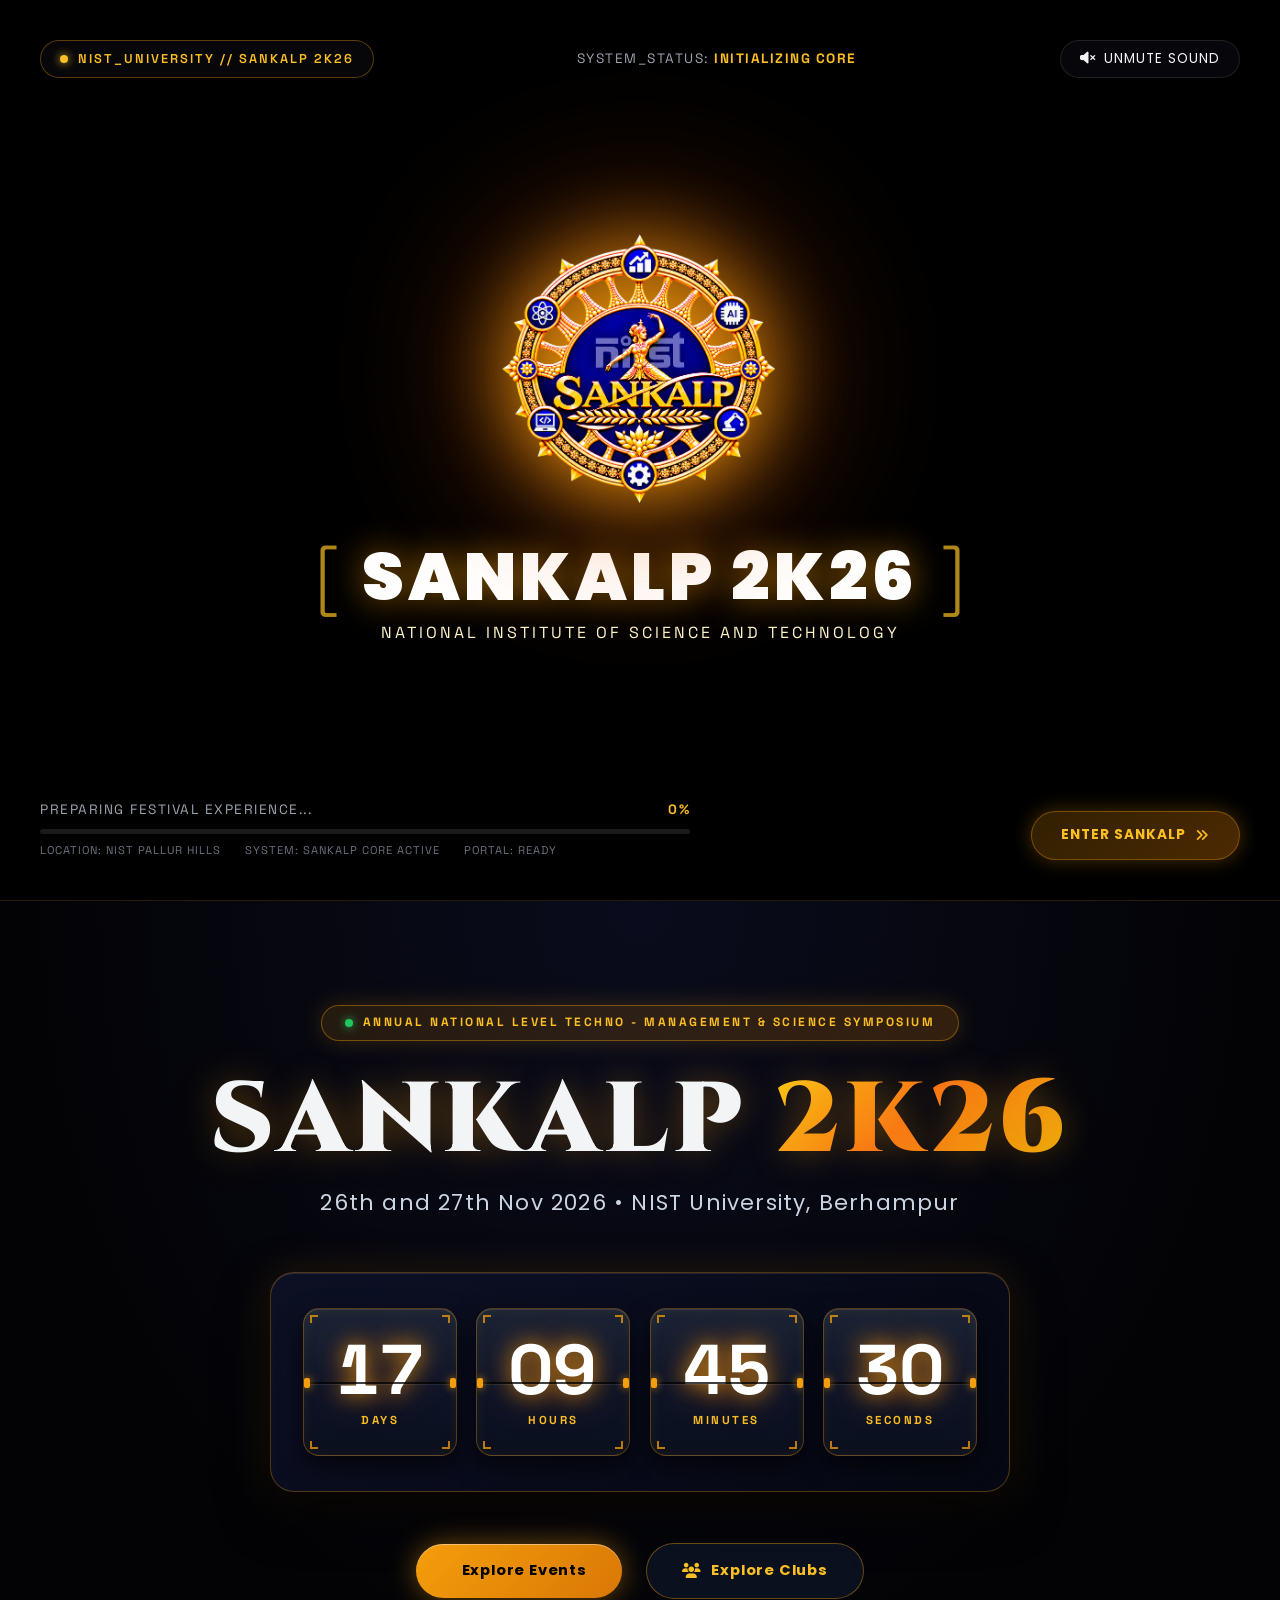
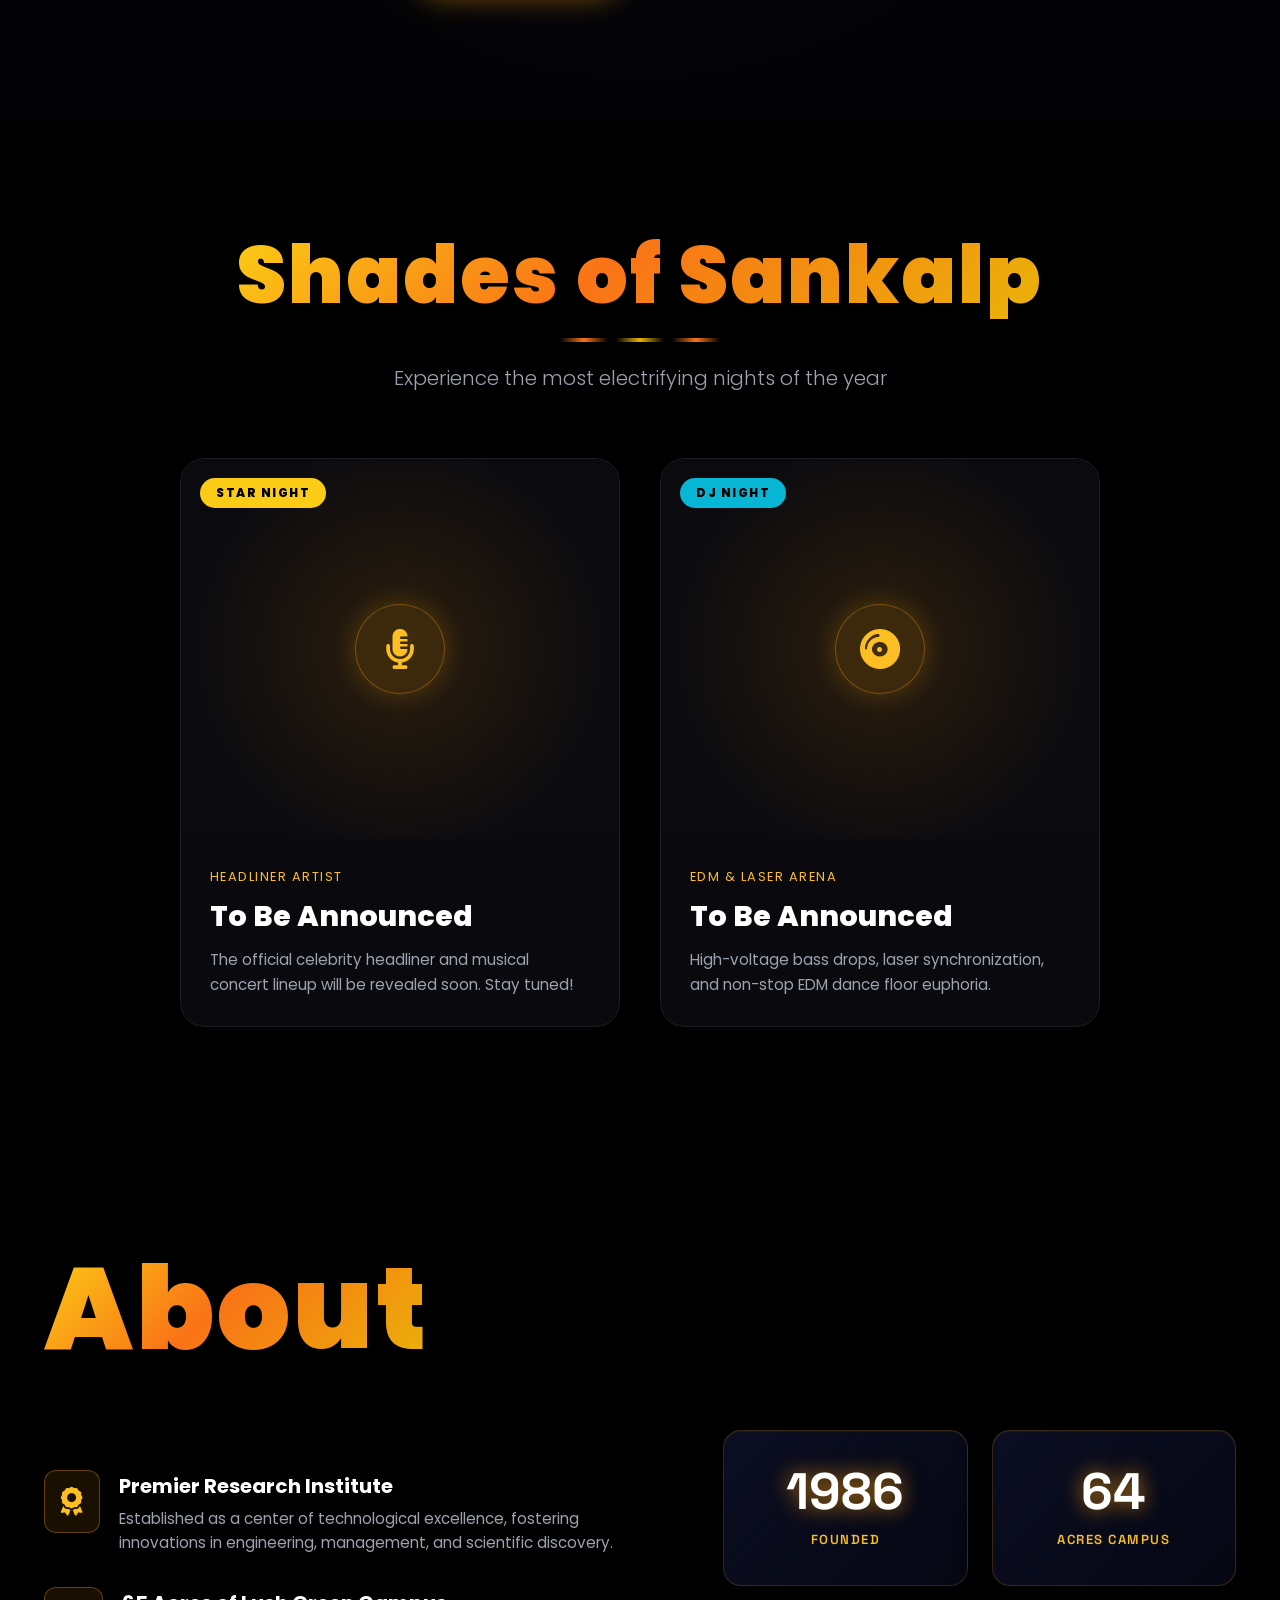
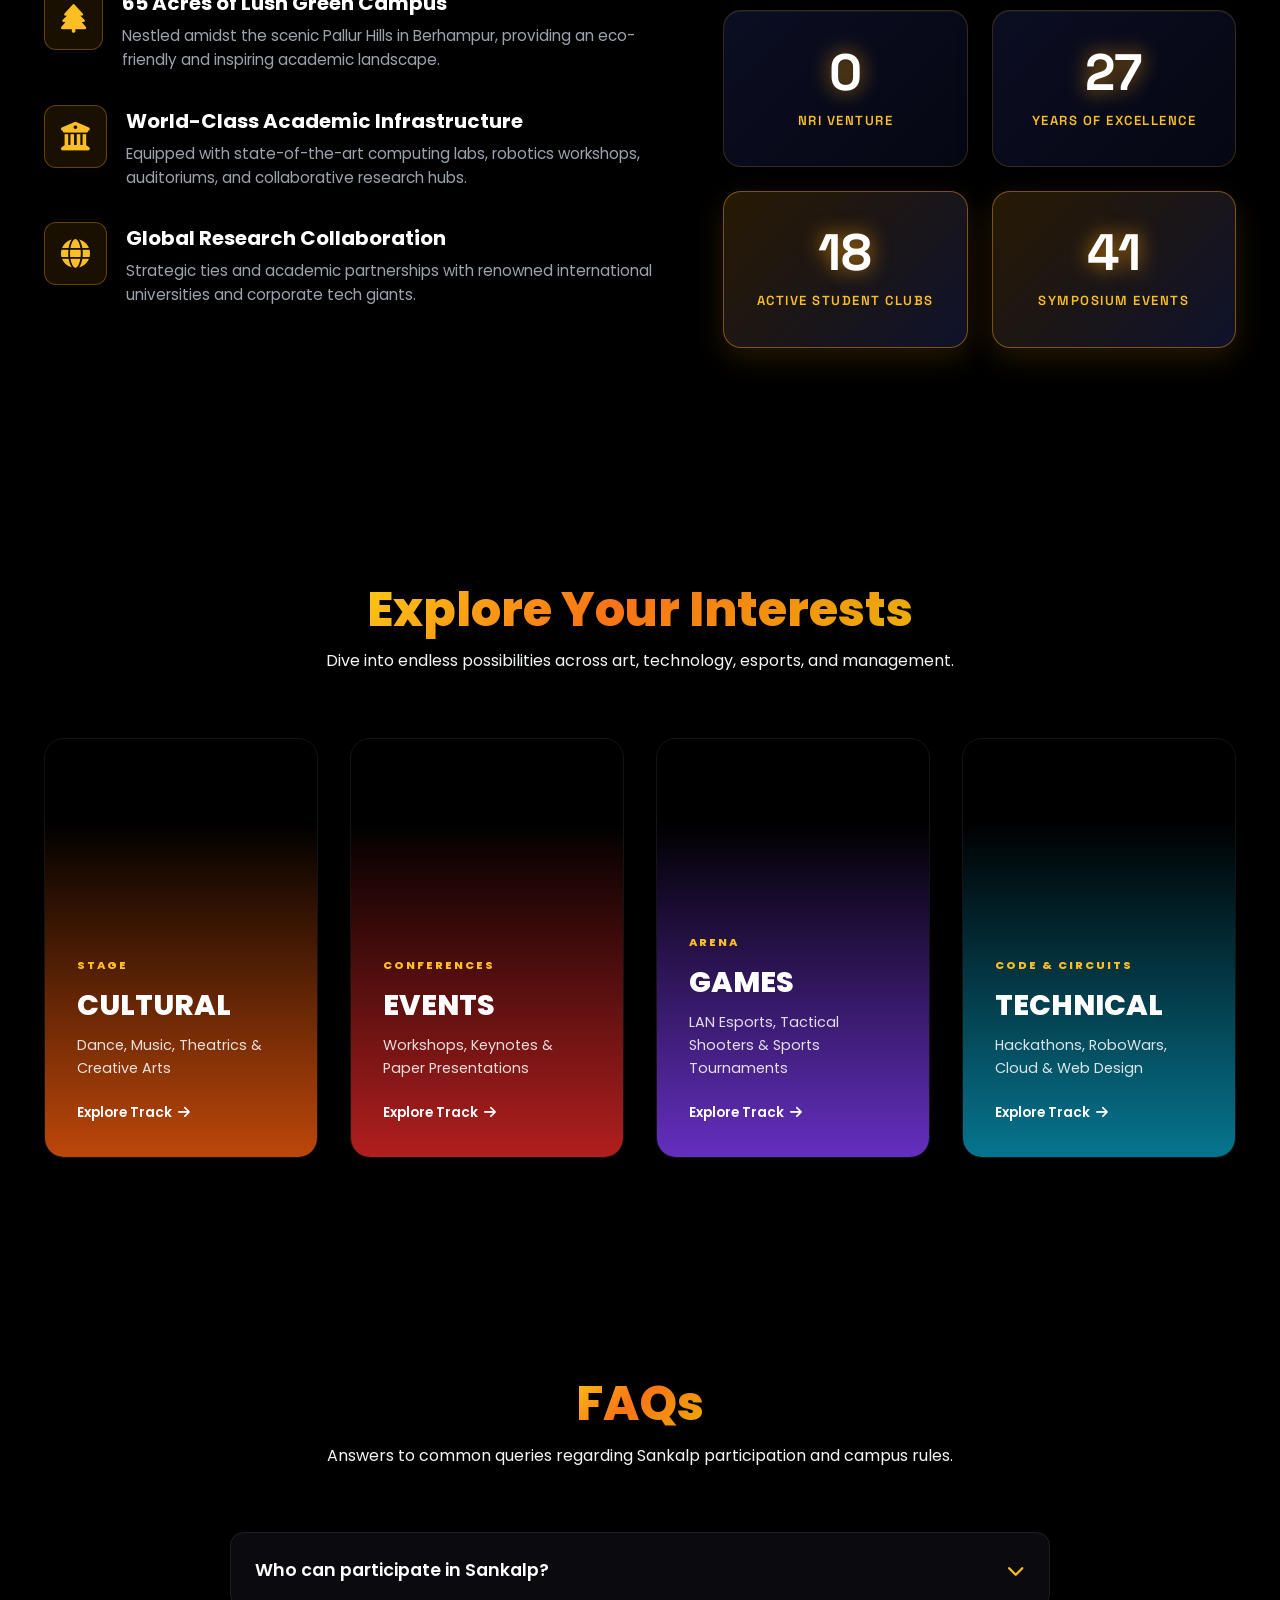
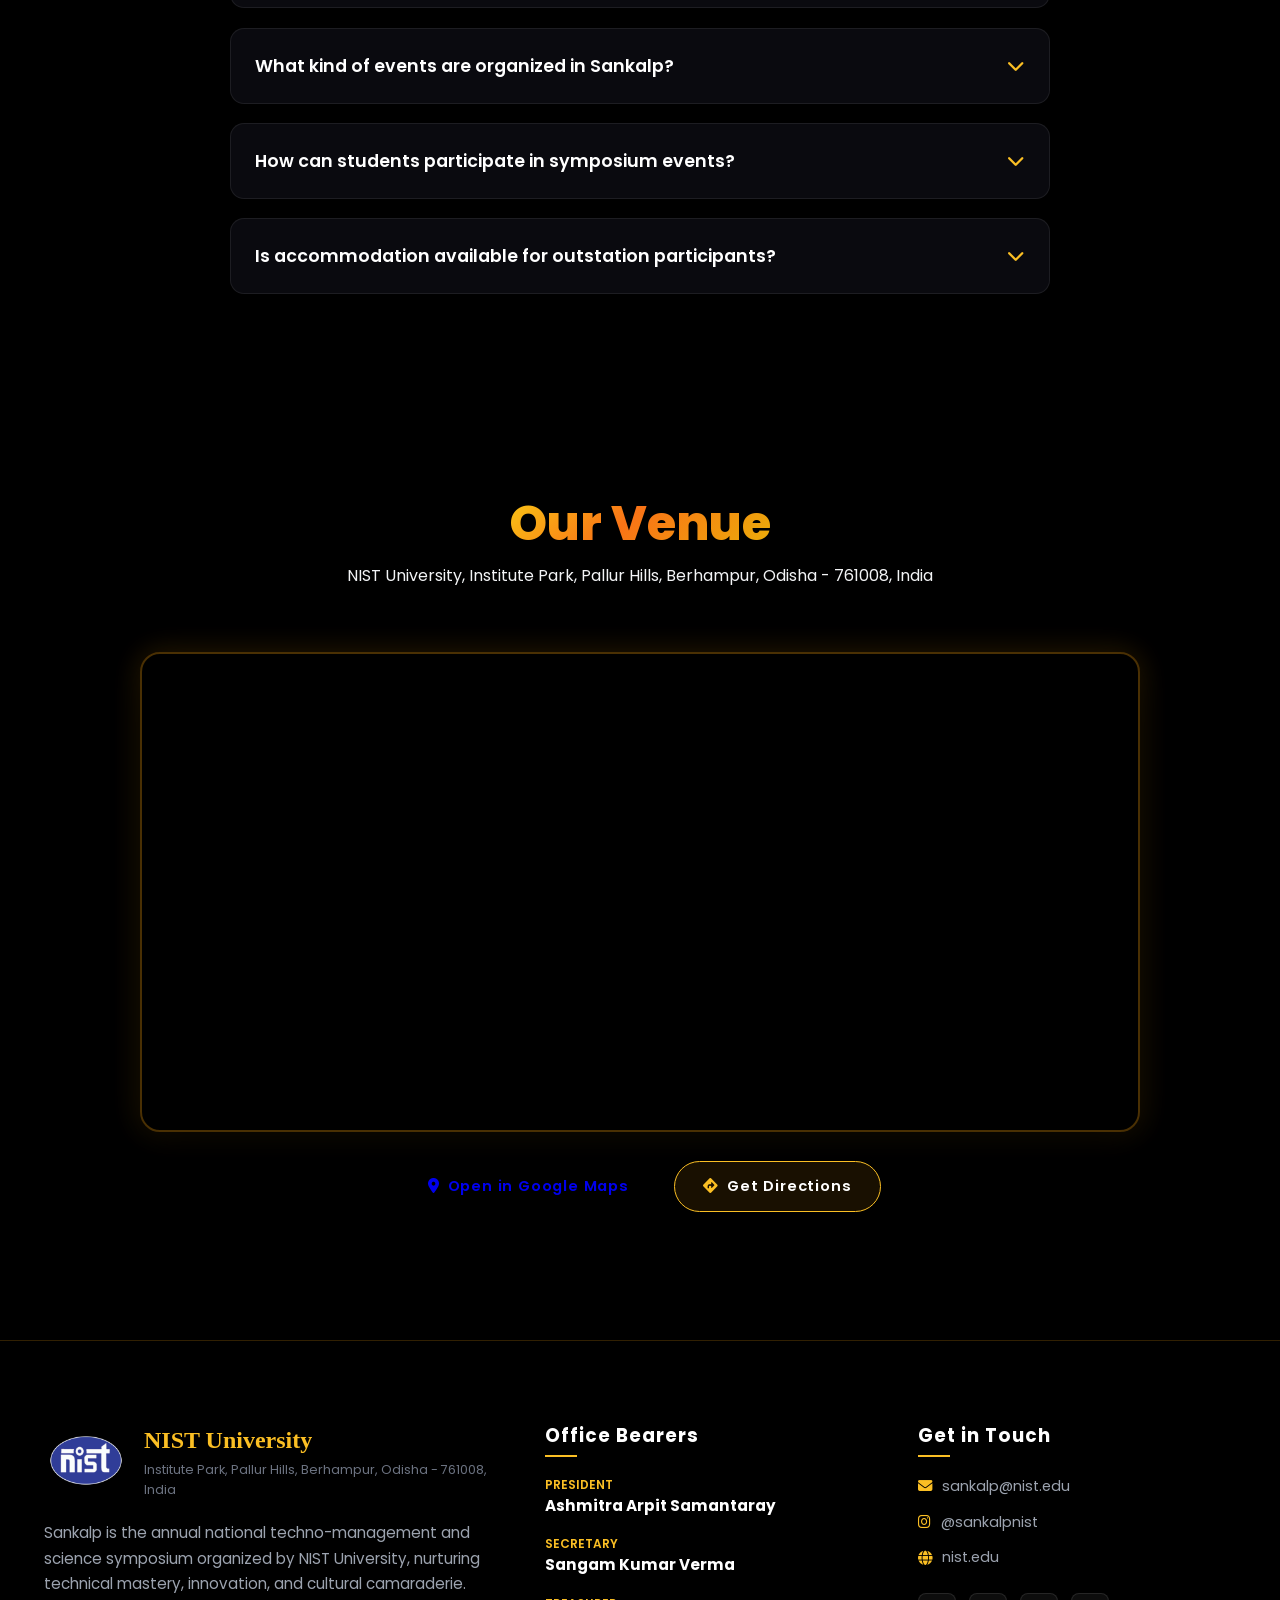
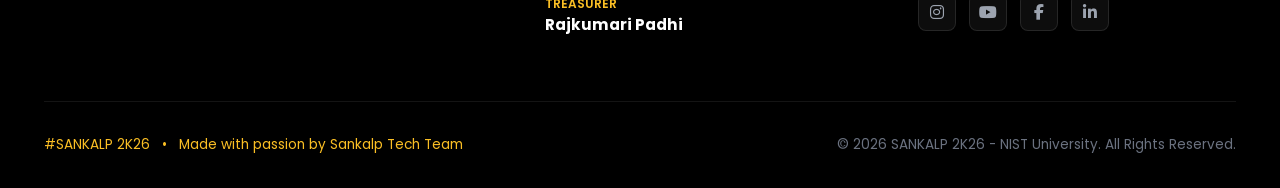
==== Frontend/index.html @ 189e6a8a "feat: finalize team committees, update event sequence, and polish festival UI - Update Security team" ====
<!DOCTYPE html>
<html lang="en">
<head>
  <meta charset="UTF-8">
  <meta name="viewport" content="width=device-width, initial-scale=1.0">
  <title>SANKALP 2K26 | NIST University</title>
  <meta name="description" content="SANKALP 2K26 - The Annual National Level Techno-Management Symposium organized by NIST University, Berhampur, Odisha.">
  <link rel="icon" type="image/png" href="assets/images/Sankalp_Final_Logo_Transparent.png">

  <!-- Google Fonts: Poppins, Cinzel, Space Grotesk -->
  <link rel="preconnect" href="https://fonts.googleapis.com">
  <link rel="preconnect" href="https://fonts.gstatic.com" crossorigin>
  <link href="https://fonts.googleapis.com/css2?family=Cinzel:wght@600;700;800;900&family=Poppins:wght@300;400;500;600;700;800;900&family=Space+Grotesk:wght@400;500;600;700&display=swap" rel="stylesheet">

  <!-- FontAwesome Icons -->
  <link rel="stylesheet" href="https://cdnjs.cloudflare.com/ajax/libs/font-awesome/6.5.1/css/all.min.css">
  
  <link rel="stylesheet" href="style.css">
  <script>
    // Emergency failsafe: guarantees website unlocks even if external network/fonts completely stall
    setTimeout(function() {
      if (document.body && document.body.classList.contains('is-loading')) {
        var p = document.getElementById('preloader');
        if (p) p.classList.add('fade-out');
        document.body.classList.remove('is-loading');
        setTimeout(function() { if (p) p.style.display = 'none'; }, 600);
      }
    }, 12000);
  </script>
</head>
<body class="is-loading">

  <!-- ==============================================
       1. PRELOADER // RELOADER VIDEO EXPERIENCE
       ============================================== -->
  <div id="preloader" class="preloader-overlay">
    <div class="video-container">
      <video id="reloader-video" playsinline muted preload="auto" autoplay>
        <source src="Videos/Preloader.mp4" type="video/mp4">
        <source src="Videos/reloader.mp4" type="video/mp4">
        <source src="Videos/newpreloader.mp4" type="video/mp4">
        Your browser does not support HTML5 video.
      </video>
      <div class="video-vignette"></div>
      <div class="scanline-effect"></div>
    </div>

    <!-- Preloader HUD -->
    <div class="preloader-hud">
      <div class="hud-top">
        <div class="hud-chip">
          <span class="blinking-dot"></span>
          <span class="hud-label">NIST_UNIVERSITY // SANKALP 2K26</span>
        </div>
        <div class="hud-status">SYSTEM_STATUS: <span class="status-active">INITIALIZING CORE</span></div>
        <div class="hud-actions">
          <button id="toggle-audio-btn" class="hud-btn audio-btn" title="Toggle Audio" aria-label="Toggle Audio">
            <i class="fa-solid fa-volume-xmark" id="audio-icon"></i>
            <span id="audio-text">UNMUTE SOUND</span>
          </button>
        </div>
      </div>

      <div class="hud-center">
        <div class="hud-title-wrap">
          <img src="assets/images/Sankalp_Final_Logo_Transparent.png" alt="Sankalp Logo" class="hud-emblem">
          <div class="hud-title-row">
            <span class="cyber-bracket left">[</span>
            <h1 class="hud-main-title">SANKALP 2K26</h1>
            <span class="cyber-bracket right">]</span>
          </div>
          <p class="hud-tagline">NATIONAL INSTITUTE OF SCIENCE AND TECHNOLOGY</p>
        </div>
      </div>

      <div class="hud-bottom">
        <div class="hud-progress-section">
          <div class="progress-info">
            <span class="loader-task" id="loader-task-text">PREPARING FESTIVAL EXPERIENCE...</span>
            <span class="loader-percentage" id="loader-percent">0%</span>
          </div>
          <div class="progress-track">
            <div class="progress-bar-fill" id="progress-fill"></div>
          </div>
          <div class="system-telemetry">
            <span>LOCATION: NIST PALLUR HILLS</span>
            <span>SYSTEM: SANKALP CORE ACTIVE</span>
            <span>PORTAL: READY</span>
          </div>
        </div>

        <button id="skip-intro-btn" class="skip-btn" aria-label="Enter Festival">
          <span class="skip-text">ENTER SANKALP</span>
          <i class="fa-solid fa-angles-right"></i>
        </button>
      </div>
    </div>
  </div>

  <!-- Starfield Background Overlay (Matches NIST Sankalp) -->
  <div class="stars-bg"></div>

  <!-- ==============================================
       2. TOP NAVIGATION BAR
       ============================================== -->
  <header class="navbar" id="navbar">
    <div class="nav-container">
      
      <!-- Left Nav Links -->
      <div class="nav-left">
        <a href="#/" class="nav-link nav-home-link active" data-route="/">HOME</a>
        <a href="#/events" class="nav-link" data-route="/events">EVENTS</a>
        <a href="#/club" class="nav-link" data-route="/club">CLUBS</a>
      </div>

      <!-- Center Brand: NIST Logo & University Title -->
      <a href="#/" class="nav-brand" data-route="/">
        <img src="assets/images/nist_logo.png" alt="NIST Logo" class="brand-logo" onerror="this.src='assets/images/Sankalp_Final_Logo_Transparent.png'">
        <div class="brand-text-col">
          <span class="nist-title">NIST University</span>
          <div class="nist-gold-line"></div>
        </div>
      </a>

      <!-- Right Nav Links -->
      <div class="nav-right">
        <a href="#/team" class="nav-link" data-route="/team">TEAMS</a>
        <a href="#/gallery" class="nav-link" data-route="/gallery">GALLERY</a>
      </div>

      <!-- Mobile Hamburger -->
      <button class="mobile-toggle" id="mobile-toggle" aria-label="Toggle menu">
        <span></span>
        <span></span>
        <span></span>
      </button>
    </div>

    <!-- Mobile Drawer Menu -->
    <div class="mobile-menu" id="mobile-menu">
      <div class="mobile-menu-inner">
        <a href="#/" class="mobile-nav-link" data-route="/">HOME</a>
        <a href="#/events" class="mobile-nav-link" data-route="/events">EVENTS</a>
        <a href="#/club" class="mobile-nav-link" data-route="/club">CLUBS</a>
        <a href="#/team" class="mobile-nav-link" data-route="/team">TEAMS</a>
        <a href="#/gallery" class="mobile-nav-link" data-route="/gallery">GALLERY</a>
      </div>
    </div>
  </header>

  <!-- ==============================================
       3. MAIN ROUTER VIEWS CONTAINER
       ============================================== -->
  <main id="app-root">

    <!-- ==========================================
         VIEW 1: HOME PAGE (#/)
         ========================================== -->
    <div id="view-home" class="page-view active">
      
      <!-- HERO SECTION: Background Video + Decorative Border + Sankalp Logo -->
      <section class="hero-section" id="home">
        <!-- Hero Background Video & Cosmic Aura -->
        <div class="hero-video-wrap">
          <video class="hero-bg-video" autoplay loop muted playsinline preload="auto" poster="assets/images/home_theme_bg_hq.jpg">
            <source src="Videos/Preloader.mp4" type="video/mp4">
            <source src="Videos/reloader.mp4" type="video/mp4">
            <source src="Videos/newpreloader.mp4" type="video/mp4">
          </video>
          <div class="hero-dark-overlay"></div>
        </div>

        <!-- Decorative Golden Border Overlay -->
        <div class="hero-decorative-wrap">
          <img src="assets/images/decorative_border.png" alt="Decorative Border" class="hero-decorative-border">
        </div>

        <!-- Hero Centerpiece: Official Sankalp Logo (No theme logo in center) -->
        <div class="hero-center-wrap">
          <div class="hero-glow-halo"></div>
          <img src="assets/images/Sankalp_Final_Logo_Transparent.png" alt="Sankalp Logo" class="hero-center-logo">
        </div>

        <!-- Scroll Indicator -->
        <a href="#countdown" class="hero-scroll-indicator" aria-label="Scroll to festival countdown">
          <span class="scroll-mouse">
            <span class="scroll-wheel"></span>
          </span>
          <span class="scroll-label">EXPLORE FESTIVAL</span>
          <i class="fa-solid fa-chevron-down scroll-arrow"></i>
        </a>
      </section>

      <!-- SECTION 2: SANKALP 2K26 & HOLOGRAM COUNTDOWN -->
      <section class="countdown-section" id="countdown">
        <div class="container text-center">
          <div class="fest-edition-badge reveal-on-scroll">
            <span class="edition-pulse"></span>
            <span>ANNUAL NATIONAL LEVEL TECHNO - MANAGEMENT &amp; SCIENCE SYMPOSIUM</span>
          </div>
          
          <h1 class="sankalp-main-heading reveal-on-scroll delay-1">
            SANKALP <span class="gold-gradient-text">2K26</span>
          </h1>
          <p class="sankalp-subheading reveal-on-scroll delay-2">26th and 27th Nov 2026 &bull; NIST University, Berhampur</p>

          <!-- Hologram Glass Countdown Panel with 3D Split-Box Effect -->
          <div class="hologram-countdown-panel reveal-scale delay-3">
            <div class="hologram-grid">
              <div class="countdown-box" id="box-days" data-unit="days">
                <div class="box-notch top-left"></div>
                <div class="box-notch top-right"></div>
                <div class="box-notch bottom-left"></div>
                <div class="box-notch bottom-right"></div>
                <div class="box-split-line"></div>
                <div class="box-digit-wrap">
                  <span class="count-digit" id="timer-days">17</span>
                </div>
                <span class="count-tag">DAYS</span>
              </div>
              <div class="countdown-box" id="box-hours" data-unit="hours">
                <div class="box-notch top-left"></div>
                <div class="box-notch top-right"></div>
                <div class="box-notch bottom-left"></div>
                <div class="box-notch bottom-right"></div>
                <div class="box-split-line"></div>
                <div class="box-digit-wrap">
                  <span class="count-digit" id="timer-hours">09</span>
                </div>
                <span class="count-tag">HOURS</span>
              </div>
              <div class="countdown-box" id="box-minutes" data-unit="minutes">
                <div class="box-notch top-left"></div>
                <div class="box-notch top-right"></div>
                <div class="box-notch bottom-left"></div>
                <div class="box-notch bottom-right"></div>
                <div class="box-split-line"></div>
                <div class="box-digit-wrap">
                  <span class="count-digit" id="timer-minutes">45</span>
                </div>
                <span class="count-tag">MINUTES</span>
              </div>
              <div class="countdown-box" id="box-seconds" data-unit="seconds">
                <div class="box-notch top-left"></div>
                <div class="box-notch top-right"></div>
                <div class="box-notch bottom-left"></div>
                <div class="box-notch bottom-right"></div>
                <div class="box-split-line"></div>
                <div class="box-digit-wrap">
                  <span class="count-digit" id="timer-seconds">30</span>
                </div>
                <span class="count-tag">SECONDS</span>
              </div>
            </div>
          </div>

          <div class="hero-cta-row reveal-on-scroll delay-4">
            <a href="#/events" class="btn btn-gold">
              <i class="fa-solid fa-sparkles"></i> Explore Events
            </a>
            <a href="#/club" class="btn btn-outline">
              <i class="fa-solid fa-users"></i> Explore Clubs
            </a>
          </div>
        </div>
      </section>

      <!-- SECTION 3: SHADES OF SANKALP (Proshows & Star Nights) -->
      <section class="shades-section">
        <div class="container">
          <div class="section-title-wrap text-center reveal-on-scroll">
            <h2 class="shades-title gold-gradient-text">Shades of Sankalp</h2>
            <div class="shades-pulse-lines">
              <span class="pulse-line line-1"></span>
              <span class="pulse-line line-2"></span>
              <span class="pulse-line line-3"></span>
            </div>
            <p class="shades-subtitle">Experience the most electrifying nights of the year</p>
          </div>

          <div class="shades-cards-grid" id="shades-container">
            <!-- Teaser Card 1: Star Night -->
            <div class="shade-card star-night reveal-scale delay-1">
              <div class="shade-card-glow purple-glow"></div>
              <div class="shade-card-inner">
                <div class="shade-image-wrap placeholder-wrap">
                  <div class="teaser-icon-box">
                    <i class="fa-solid fa-microphone-lines"></i>
                  </div>
                  <div class="shade-badge bg-yellow">Star Night</div>
                </div>
                <div class="shade-content">
                  <span class="artist-subtag">Headliner Artist</span>
                  <h3 class="artist-name">To Be Announced</h3>
                  <p class="shade-desc">The official celebrity headliner and musical concert lineup will be revealed soon. Stay tuned!</p>
                </div>
              </div>
            </div>

            <!-- Teaser Card 2: DJ Night -->
            <div class="shade-card dj-night reveal-scale delay-2">
              <div class="shade-card-glow cyan-glow"></div>
              <div class="shade-card-inner">
                <div class="shade-image-wrap placeholder-wrap">
                  <div class="teaser-icon-box">
                    <i class="fa-solid fa-compact-disc"></i>
                  </div>
                  <div class="shade-badge bg-cyan">DJ Night</div>
                </div>
                <div class="shade-content">
                  <span class="artist-subtag">EDM &amp; Laser Arena</span>
                  <h3 class="artist-name">To Be Announced</h3>
                  <p class="shade-desc">High-voltage bass drops, laser synchronization, and non-stop EDM dance floor euphoria.</p>
                </div>
              </div>
            </div>
          </div>
        </div>
      </section>

      <!-- SECTION 4: ABOUT NIST & SANKALP -->
      <section class="about-nist-section">
        <div class="container">
          <h2 class="giant-about-title text-center gold-gradient-text reveal-on-scroll">About</h2>
          
          <div class="about-content-row">
            <div class="about-text-column">
              <div class="highlight-item reveal-left delay-1">
                <i class="fa-solid fa-award highlight-icon"></i>
                <div>
                  <h4>Premier Research Institute</h4>
                  <p>Established as a center of technological excellence, fostering innovations in engineering, management, and scientific discovery.</p>
                </div>
              </div>

              <div class="highlight-item reveal-left delay-2">
                <i class="fa-solid fa-tree highlight-icon"></i>
                <div>
                  <h4>65 Acres of Lush Green Campus</h4>
                  <p>Nestled amidst the scenic Pallur Hills in Berhampur, providing an eco-friendly and inspiring academic landscape.</p>
                </div>
              </div>

              <div class="highlight-item reveal-left delay-3">
                <i class="fa-solid fa-building-columns highlight-icon"></i>
                <div>
                  <h4>World-Class Academic Infrastructure</h4>
                  <p>Equipped with state-of-the-art computing labs, robotics workshops, auditoriums, and collaborative research hubs.</p>
                </div>
              </div>

              <div class="highlight-item reveal-left delay-4">
                <i class="fa-solid fa-globe highlight-icon"></i>
                <div>
                  <h4>Global Research Collaboration</h4>
                  <p>Strategic ties and academic partnerships with renowned international universities and corporate tech giants.</p>
                </div>
              </div>
            </div>

            <!-- Stats Metric Cards Grid -->
            <div class="about-stats-grid">
              <div class="stat-box reveal-scale delay-1" data-target="1996">
                <span class="stat-number">1996</span>
                <span class="stat-label">Founded</span>
              </div>
              <div class="stat-box reveal-scale delay-2" data-target="65">
                <span class="stat-number">65</span>
                <span class="stat-label">Acres Campus</span>
              </div>
              <div class="stat-box reveal-scale delay-3" data-target="1" data-suffix="st">
                <span class="stat-number">1st</span>
                <span class="stat-label">NRI Venture</span>
              </div>
              <div class="stat-box reveal-scale delay-4" data-target="28" data-suffix="+">
                <span class="stat-number">28+</span>
                <span class="stat-label">Years of Excellence</span>
              </div>
              <div class="stat-box highlight-stat reveal-scale delay-5" data-target="19">
                <span class="stat-number">19</span>
                <span class="stat-label">Active Student Clubs</span>
              </div>
              <div class="stat-box highlight-stat reveal-scale delay-6" data-target="42" data-suffix="+">
                <span class="stat-number">42+</span>
                <span class="stat-label">Symposium Events</span>
              </div>
            </div>
          </div>
        </div>
      </section>

      <!-- SECTION 5: EXPLORE YOUR INTERESTS (Category Highlights) -->
      <section class="explore-section">
        <div class="container">
          <div class="section-title-wrap text-center reveal-on-scroll">
            <h2 class="gold-gradient-text" style="font-size: clamp(2rem, 4vw, 3rem); font-weight:800;">Explore Your Interests</h2>
            <p class="section-subtitle">Dive into endless possibilities across art, technology, esports, and management.</p>
          </div>

          <div class="explore-cards-grid">
            <div class="explore-card reveal-scale delay-1">
              <div class="explore-bg-img" style="background-image: url('https://images.unsplash.com/photo-1514320291840-2e0a9bf2a9ae?w=600&fit=crop');"></div>
              <div class="explore-gradient orange-grad"></div>
              <div class="explore-card-content">
                <span class="explore-badge">STAGE</span>
                <h3>CULTURAL</h3>
                <p>Dance, Music, Theatrics &amp; Creative Arts</p>
                <a href="#/events" class="explore-link">Explore Track <i class="fa-solid fa-arrow-right"></i></a>
              </div>
            </div>

            <div class="explore-card reveal-scale delay-2">
              <div class="explore-bg-img" style="background-image: url('https://images.unsplash.com/photo-1540575467063-178a50c2df87?w=600&fit=crop');"></div>
              <div class="explore-gradient red-grad"></div>
              <div class="explore-card-content">
                <span class="explore-badge">CONFERENCES</span>
                <h3>EVENTS</h3>
                <p>Workshops, Keynotes &amp; Paper Presentations</p>
                <a href="#/events" class="explore-link">Explore Track <i class="fa-solid fa-arrow-right"></i></a>
              </div>
            </div>

            <div class="explore-card reveal-scale delay-3">
              <div class="explore-bg-img" style="background-image: url('https://images.unsplash.com/photo-1511512578047-dfb367046420?w=600&fit=crop');"></div>
              <div class="explore-gradient purple-grad"></div>
              <div class="explore-card-content">
                <span class="explore-badge">ARENA</span>
                <h3>GAMES</h3>
                <p>LAN Esports, Tactical Shooters &amp; Sports Tournaments</p>
                <a href="#/events" class="explore-link">Explore Track <i class="fa-solid fa-arrow-right"></i></a>
              </div>
            </div>

            <div class="explore-card reveal-scale delay-4">
              <div class="explore-bg-img" style="background-image: url('https://images.unsplash.com/photo-1526374965328-7f61d4dc18c5?w=600&fit=crop');"></div>
              <div class="explore-gradient cyan-grad"></div>
              <div class="explore-card-content">
                <span class="explore-badge">CODE &amp; CIRCUITS</span>
                <h3>TECHNICAL</h3>
                <p>Hackathons, RoboWars, Cloud &amp; Web Design</p>
                <a href="#/events" class="explore-link">Explore Track <i class="fa-solid fa-arrow-right"></i></a>
              </div>
            </div>
          </div>
        </div>
      </section>

      <!-- SECTION 6: FREQUENTLY ASKED QUESTIONS -->
      <section class="faqs-section">
        <div class="container">
          <div class="section-title-wrap text-center reveal-on-scroll">
            <h2 class="gold-gradient-text" style="font-size: clamp(2rem, 4vw, 3rem); font-weight:800;">FAQs</h2>
            <p class="section-subtitle">Answers to common queries regarding Sankalp participation and campus rules.</p>
          </div>

          <div class="faq-accordion-list">
            <div class="faq-item reveal-on-scroll delay-1">
              <button class="faq-toggle">
                <span>Who can participate in Sankalp?</span>
                <i class="fa-solid fa-chevron-down"></i>
              </button>
              <div class="faq-collapse">
                <p>Sankalp is open to all college students across India! Whether you are from NIST University or any other recognized institution, if you have a passion for cultural events, technical competitions, hackathons, or esports, you are warmly invited to participate.</p>
              </div>
            </div>

            <div class="faq-item reveal-on-scroll delay-2">
              <button class="faq-toggle">
                <span>What kind of events are organized in Sankalp?</span>
                <i class="fa-solid fa-chevron-down"></i>
              </button>
              <div class="faq-collapse">
                <p>Sankalp features a diverse spectrum of events including cultural performances (dance, music, drama), technical competitions (coding, robotics, web designing, cloud hackathons), sports and LAN tournaments, flagship 2K26 showcases, and celebrity star nights.</p>
              </div>
            </div>

            <div class="faq-item reveal-on-scroll delay-3">
              <button class="faq-toggle">
                <span>How can students participate in symposium events?</span>
                <i class="fa-solid fa-chevron-down"></i>
              </button>
              <div class="faq-collapse">
                <p>Students and teams can participate by connecting with the respective student club coordinators listed on the <strong>Clubs</strong> page or by reaching out to the student symposium committee at the NIST University campus.</p>
              </div>
            </div>

            <div class="faq-item reveal-on-scroll delay-4">
              <button class="faq-toggle">
                <span>Is accommodation available for outstation participants?</span>
                <i class="fa-solid fa-chevron-down"></i>
              </button>
              <div class="faq-collapse">
                <p>Yes, NIST University provides on-campus hostel accommodation and cafeteria meals for verified outstation participants throughout the festival duration. Please reach out to the festival helpdesk on arrival.</p>
              </div>
            </div>
          </div>
        </div>
      </section>

      <!-- SECTION 7: OUR VENUE -->
      <section class="venue-section">
        <div class="container">
          <div class="section-title-wrap text-center reveal-on-scroll">
            <h2 class="gold-gradient-text" style="font-size: clamp(2rem, 4vw, 3rem); font-weight:800;">Our Venue</h2>
            <p class="section-subtitle">NIST University, Institute Park, Pallur Hills, Berhampur, Odisha - 761008, India</p>
          </div>

          <div class="map-frame-wrapper reveal-scale delay-1">
            <iframe 
              src="https://maps.google.com/maps?q=NIST+University,+Pallur+Hills,+Golanthara,+Berhampur,+Odisha+761008&t=&z=16&ie=UTF8&iwloc=&output=embed" 
              class="venue-iframe" 
              allowfullscreen="" 
              loading="lazy" 
              referrerpolicy="no-referrer-when-downgrade"
              title="NIST University Campus Map">
            </iframe>
          </div>

          <div class="text-center reveal-on-scroll delay-2" style="margin-top: 1.8rem; display: flex; justify-content: center; gap: 1rem; flex-wrap: wrap;">
            <a href="https://maps.google.com/?q=NIST+University+Berhampur+Odisha" target="_blank" rel="noopener noreferrer" class="btn btn-primary" style="display:inline-flex; align-items:center; gap:0.5rem; padding:0.8rem 1.8rem; border-radius:30px; font-weight:600; text-decoration:none;">
              <i class="fa-solid fa-location-dot"></i> Open in Google Maps
            </a>
            <a href="https://www.google.com/maps/dir/?api=1&destination=NIST+University+Berhampur" target="_blank" rel="noopener noreferrer" class="btn btn-outline" style="display:inline-flex; align-items:center; gap:0.5rem; padding:0.8rem 1.8rem; border-radius:30px; border:1px solid var(--gold-primary); color:#fff; text-decoration:none; font-weight:600; background:rgba(245,158,11,0.1);">
              <i class="fa-solid fa-diamond-turn-right" style="color:var(--gold-primary);"></i> Get Directions
            </a>
          </div>
        </div>
      </section>

    </div>

    <!-- ==========================================
         VIEW 2: EVENTS PAGE (#/events)
         ========================================== -->
    <div id="view-events" class="page-view events-page-view">
      <!-- High-Quality Cosmic Theme Background -->
      <div class="events-theme-bg-wrap" id="events-bg-wrap">
        <img src="assets/images/home_theme_bg_hq.jpg" alt="Theme Cosmic Background" class="events-theme-bg-img" loading="eager">
        <div class="events-aurora-lights">
          <div class="aurora-orb orb-gold" id="events-orb-gold"></div>
          <div class="aurora-orb orb-indigo"></div>
        </div>
        <div class="events-interactive-glow" id="events-interactive-glow"></div>
        <div class="events-theme-overlay"></div>
      </div>

      <div class="page-header text-center reveal-on-scroll">
        <h1 class="page-title events-title-wrap">
          <span class="title-sankalp gold-gradient-text">SANKALP 2K26</span>
          <span class="title-events">Festival Events</span>
        </h1>
        <p class="page-subtitle">41 Flagship Competitions Across 19 Student Clubs &bull; 26th &amp; 27th Nov 2026</p>
      </div>

      <div class="container">
        <!-- Event Filters & Search -->
        <div class="events-toolbar reveal-on-scroll delay-1">
          <div class="search-input-wrap">
            <i class="fa-solid fa-magnifying-glass"></i>
            <input type="text" id="event-search-input" placeholder="Search events by title, keyword, or club...">
          </div>
          <div class="club-filter-wrap">
            <select id="event-club-filter" class="form-select">
              <option value="ALL">All Clubs</option>
            </select>
          </div>
        </div>

        <!-- Events Grid (Rendered dynamically or empty state) -->
        <div class="nist-events-grid" id="nist-events-container">
          <!-- Populated dynamically via script.js -->
        </div>
      </div>
    </div>

    <!-- ==========================================
         VIEW 3: CLUBS PAGE (#/club)
         ========================================== -->
    <div id="view-club" class="page-view events-page-view">
      <!-- High-Quality Cosmic Theme Background -->
      <div class="events-theme-bg-wrap">
        <img src="assets/images/home_theme_bg_hq.jpg" alt="Theme Cosmic Background" class="events-theme-bg-img" loading="eager">
        <div class="events-aurora-lights">
          <div class="aurora-orb orb-gold"></div>
          <div class="aurora-orb orb-indigo"></div>
        </div>
        <div class="events-interactive-glow"></div>
        <div class="events-theme-overlay"></div>
      </div>
      <div class="page-header text-center reveal-on-scroll">
        <div class="badge-wrap"><span class="gold-badge">NIST STUDENT CLUBS</span></div>
        <h1 class="page-title gold-gradient-text">Explore Our Clubs</h1>
        <p class="page-subtitle">The driving engines behind Sankalp. Technical, cultural, and sports clubs.</p>
      </div>

      <div class="container">
        <div class="clubs-grid" id="nist-clubs-container">
          <!-- Populated dynamically via script.js -->
        </div>
      </div>
    </div>

    <!-- ==========================================
         VIEW 4: TEAMS PAGE (#/team)
         ========================================== -->
    <div id="view-team" class="page-view events-page-view">
      <!-- High-Quality Cosmic Theme Background -->
      <div class="events-theme-bg-wrap">
        <img src="assets/images/home_theme_bg_hq.jpg" alt="Theme Cosmic Background" class="events-theme-bg-img" loading="eager">
        <div class="events-aurora-lights">
          <div class="aurora-orb orb-gold"></div>
          <div class="aurora-orb orb-indigo"></div>
        </div>
        <div class="events-interactive-glow"></div>
        <div class="events-theme-overlay"></div>
      </div>
      <div class="page-header text-center reveal-on-scroll">
        <div class="badge-wrap"><span class="gold-badge">SANKALP COMMITTEE</span></div>
        <h1 class="page-title gold-gradient-text">Meet The Team</h1>
        <p class="page-subtitle">The dedicated student leads, coordinators, and faculty driving the symposium.</p>
      </div>

      <div class="container">
        <!-- Committee Category Tabs -->
        <div class="committee-tabs reveal-on-scroll delay-1" id="committee-tabs">
          <button class="com-tab active" data-com="Office Bearers">Office Bearers</button>
          <button class="com-tab" data-com="Event">Event</button>
          <button class="com-tab" data-com="Technical">Technical</button>
          <button class="com-tab" data-com="Design">Design</button>
          <button class="com-tab" data-com="Cultural">Cultural</button>
          <button class="com-tab" data-com="Media">Media</button>
          <button class="com-tab" data-com="Sponsorship">Sponsorship</button>
          <button class="com-tab" data-com="Food">Food</button>
          <button class="com-tab" data-com="Security">Security</button>
          <button class="com-tab" data-com="Hospitality">Hospitality</button>
          <button class="com-tab" data-com="Finance">Finance</button>
        </div>

        <div class="team-cards-grid" id="team-cards-container">
          <!-- Populated dynamically via script.js -->
        </div>
      </div>
    </div>

    <!-- ==========================================
         VIEW 5: GALLERY PAGE (#/gallery)
         ========================================== -->
    <div id="view-gallery" class="page-view events-page-view">
      <!-- High-Quality Cosmic Theme Background -->
      <div class="events-theme-bg-wrap">
        <img src="assets/images/home_theme_bg_hq.jpg" alt="Theme Cosmic Background" class="events-theme-bg-img" loading="eager">
        <div class="events-aurora-lights">
          <div class="aurora-orb orb-gold"></div>
          <div class="aurora-orb orb-indigo"></div>
        </div>
        <div class="events-interactive-glow"></div>
        <div class="events-theme-overlay"></div>
      </div>
      <div class="page-header text-center reveal-on-scroll">
        <div class="badge-wrap"><span class="gold-badge">SANKALP CHRONICLES</span></div>
        <h1 class="page-title gold-gradient-text">Festival Gallery</h1>
        <p class="page-subtitle">Relive the energy, star nights, robot clashes, and celebration moments.</p>
      </div>

      <div class="container">
        <div class="gallery-masonry-grid" id="gallery-container">
          <!-- Populated dynamically via script.js -->
        </div>
      </div>
    </div>

  </main>

  <!-- ==============================================
       4. OFFICIAL FOOTER (Clean Placeholder Template)
       ============================================== -->
  <footer class="nist-footer">
    <div class="container">
      <div class="footer-top-grid">
        <!-- Column 1: NIST University & Brand -->
        <div class="footer-col">
          <div class="footer-brand">
            <img src="assets/images/nist_logo.png" alt="NIST Logo" class="footer-nist-logo" onerror="this.src='assets/images/Sankalp_Final_Logo_Transparent.png'">
            <div>
              <h3 class="footer-uni-title">NIST University</h3>
              <p class="footer-uni-sub">Institute Park, Pallur Hills, Berhampur, Odisha - 761008, India</p>
            </div>
          </div>
          <p class="footer-desc">
            Sankalp is the annual national techno-management and science symposium organized by NIST University, nurturing technical mastery, innovation, and cultural camaraderie.
          </p>
        </div>

        <!-- Column 2: Office Bearer Contacts -->
        <div class="footer-col">
          <h4 class="footer-heading">Office Bearers</h4>
          <div class="bearer-contact-list">
            <div class="bearer-item">
              <span class="bearer-role">President</span>
              <strong class="bearer-name">Ashmitra Arpit Samantaray</strong>
            </div>
            <div class="bearer-item">
              <span class="bearer-role">Secretary</span>
              <strong class="bearer-name">Sangam Kumar Verma</strong>
            </div>
            <div class="bearer-item">
              <span class="bearer-role">Treasurer</span>
              <strong class="bearer-name">Rajkumari Padhi</strong>
            </div>
          </div>
        </div>

        <!-- Column 3: Get in Touch & Socials -->
        <div class="footer-col">
          <h4 class="footer-heading">Get in Touch</h4>
          <div class="footer-contact-links">
            <a href="mailto:sankalp@nist.edu" class="contact-link"><i class="fa-solid fa-envelope"></i> sankalp@nist.edu</a>
            <a href="https://instagram.com/sankalpnist" target="_blank" rel="noopener noreferrer" class="contact-link"><i class="fa-brands fa-instagram"></i> @sankalpnist</a>
            <a href="https://nist.edu" target="_blank" rel="noopener noreferrer" class="contact-link"><i class="fa-solid fa-globe"></i> nist.edu</a>
          </div>
          <div class="footer-social-icons">
            <a href="https://instagram.com/sankalpnist" target="_blank" class="social-icon" aria-label="Instagram"><i class="fa-brands fa-instagram"></i></a>
            <a href="https://youtube.com/@nistuniversity" target="_blank" class="social-icon" aria-label="YouTube"><i class="fa-brands fa-youtube"></i></a>
            <a href="https://facebook.com/NISTBerhampur" target="_blank" class="social-icon" aria-label="Facebook"><i class="fa-brands fa-facebook-f"></i></a>
            <a href="https://linkedin.com/school/nist-berhampur" target="_blank" class="social-icon" aria-label="LinkedIn"><i class="fa-brands fa-linkedin-in"></i></a>
          </div>
        </div>
      </div>

      <!-- Bottom Credits Bar -->
      <div class="footer-bottom-bar">
        <div class="credits-left">
          <span>#SANKALP 2K26</span>
          <span class="sep">•</span>
          <span>Made with passion by Sankalp Tech Team</span>
        </div>
        <div class="credits-right">
          <span>&copy; 2026 SANKALP 2K26 - NIST University. All Rights Reserved.</span>
        </div>
      </div>
    </div>
  </footer>

  <!-- EVENT DETAILS MODAL -->
  <div class="modal-backdrop" id="event-details-modal" role="dialog" aria-modal="true" aria-labelledby="modal-event-title">
    <div class="modal-window event-modal-window">
      <button class="modal-close-btn" id="event-modal-close" aria-label="Close modal">&times;</button>
      <div id="event-modal-body">
        <!-- Injected dynamically via script.js -->
      </div>
    </div>
  </div>

  <!-- LIGHTBOX MODAL FOR GALLERY -->
  <div class="modal-backdrop lightbox-modal" id="lightbox-modal">
    <div class="lightbox-content">
      <button class="modal-close-btn lightbox-close" id="lightbox-close">&times;</button>
      <img src="" alt="Sankalp Gallery Moment" id="lightbox-img" class="lightbox-image">
    </div>
  </div>

  <!-- TOAST NOTIFICATION -->
  <div class="toast-notification" id="toast">
    <i class="fa-solid fa-circle-check"></i>
    <span id="toast-message">Action successful!</span>
  </div>

  <script src="script.js"></script>
</body>
</html>
---- Frontend/style.css ----
/* ==========================================================================
   SANKALP 26-27 - OFFICIAL STYLESHEET
   NIST University Techno-Management Symposium
   Design System: Deep Midnight Cosmic, Radiant Amber & Gold Accents
   ========================================================================== */

:root {
  --bg-black: #000000;
  --bg-deep: #050508;
  --bg-surface: #0a0a0f;
  --bg-card: rgba(14, 14, 20, 0.75);
  --bg-card-hover: rgba(22, 22, 32, 0.9);
  
  --gold-primary: #fbbf24;
  --gold-secondary: #f59e0b;
  --gold-dark: #d97706;
  --orange-accent: #ea580c;
  --orange-glow: rgba(234, 88, 12, 0.5);
  --amber-glow: rgba(251, 191, 36, 0.4);
  
  --text-white: #ffffff;
  --text-primary: #f3f4f6;
  --text-secondary: #9ca3af;
  --text-muted: #6b7280;
  --text-amber: #fef3c7;
  
  --border-gold: rgba(245, 158, 11, 0.35);
  --border-subtle: rgba(255, 255, 255, 0.1);
  --border-glow: 0 0 25px rgba(217, 119, 6, 0.4);
  
  --font-main: 'Poppins', -apple-system, BlinkMacSystemFont, sans-serif;
  --font-serif: Georgia, Cambria, 'Times New Roman', Times, serif;
  --font-cinzel: 'Cinzel', serif;
  --font-space: 'Space Grotesk', sans-serif;
  
  --transition-smooth: all 0.35s cubic-bezier(0.16, 1, 0.3, 1);
}

*, *::before, *::after {
  margin: 0;
  padding: 0;
  box-sizing: border-box;
}

html {
  scroll-behavior: smooth;
  font-size: 16px;
  background-color: var(--bg-black);
}

body {
  font-family: var(--font-main);
  background-color: var(--bg-black);
  color: var(--text-primary);
  line-height: 1.6;
  overflow-x: hidden;
  position: relative;
  min-height: 100vh;
}

body.is-loading {
  overflow: hidden;
}

/* ==========================================================================
   STARFIELD BACKGROUND (Exact NIST Sankalp Animation)
   ========================================================================== */
@keyframes move-twinkle-back {
  from { background-position: 0 0; }
  to { background-position: -10000px 5000px; }
}

.stars-bg {
  position: fixed;
  inset: 0;
  width: 100vw;
  height: 100vh;
  display: block;
  background: #000 url('https://www.transparenttextures.com/patterns/stardust.png') repeat top center;
  z-index: 0;
  animation: move-twinkle-back 200s linear infinite;
  pointer-events: none;
  opacity: 0.75;
}

/* Container */
.container {
  width: 100%;
  max-width: 1240px;
  margin: 0 auto;
  padding: 0 1.5rem;
  position: relative;
  z-index: 1;
}

/* Typography Helpers */
.gold-gradient-text {
  background: linear-gradient(135deg, #facc15 0%, #f97316 45%, #eab308 100%);
  -webkit-background-clip: text;
  -webkit-text-fill-color: transparent;
  display: inline-block;
}

.gold-badge {
  display: inline-flex;
  align-items: center;
  gap: 0.5rem;
  background: rgba(245, 158, 11, 0.12);
  border: 1px solid var(--border-gold);
  color: var(--gold-primary);
  font-size: 0.75rem;
  font-weight: 700;
  letter-spacing: 2px;
  text-transform: uppercase;
  padding: 0.35rem 1rem;
  border-radius: 999px;
  margin-bottom: 1rem;
}

/* Buttons */
.btn {
  display: inline-flex;
  align-items: center;
  justify-content: center;
  gap: 0.65rem;
  padding: 0.95rem 2.2rem;
  border-radius: 999px;
  font-family: var(--font-main);
  font-size: 0.92rem;
  font-weight: 700;
  letter-spacing: 0.8px;
  text-decoration: none;
  cursor: pointer;
  transition: all 0.35s cubic-bezier(0.2, 0.8, 0.2, 1);
  border: none;
  position: relative;
  overflow: hidden;
}

.btn-gold {
  background: linear-gradient(135deg, #f59e0b 0%, #d97706 100%);
  color: #000000;
  box-shadow: 0 0 28px rgba(245, 158, 11, 0.45), inset 0 1px 0 rgba(255, 255, 255, 0.4);
}

.btn-gold::after {
  content: '';
  position: absolute;
  top: 0;
  left: -75%;
  width: 50%;
  height: 100%;
  background: linear-gradient(90deg, transparent, rgba(255, 255, 255, 0.45), transparent);
  transform: skewX(-25deg);
  transition: left 0.65s ease;
}

.btn-gold:hover::after {
  left: 125%;
}

.btn-gold:hover {
  background: linear-gradient(135deg, #fbbf24 0%, #f59e0b 100%);
  transform: translateY(-3px) scale(1.02);
  box-shadow: 0 0 45px rgba(245, 158, 11, 0.75);
  color: #000;
}

.btn-outline {
  background: rgba(15, 23, 42, 0.65);
  border: 1px solid rgba(245, 158, 11, 0.4);
  color: #fbbf24;
  backdrop-filter: blur(12px);
  -webkit-backdrop-filter: blur(12px);
}

.btn-outline:hover {
  background: rgba(245, 158, 11, 0.18);
  border-color: #f59e0b;
  color: #fff;
  transform: translateY(-3px) scale(1.02);
  box-shadow: 0 0 30px rgba(245, 158, 11, 0.35);
}

.w-100 {
  width: 100%;
}

.text-center {
  text-align: center;
}

/* ==========================================================================
   SCROLL REVEAL & EXPLORATION ANIMATION ENGINE (GPU-Accelerated)
   ========================================================================== */
.reveal-on-scroll {
  opacity: 0;
  transform: translate3d(0, 36px, 0);
  transition: opacity 0.8s cubic-bezier(0.16, 1, 0.3, 1),
              transform 0.8s cubic-bezier(0.16, 1, 0.3, 1);
  will-change: opacity, transform;
}

.reveal-scale {
  opacity: 0;
  transform: translate3d(0, 28px, 0) scale(0.94);
  transition: opacity 0.8s cubic-bezier(0.16, 1, 0.3, 1),
              transform 0.8s cubic-bezier(0.16, 1, 0.3, 1);
  will-change: opacity, transform;
}

.reveal-left {
  opacity: 0;
  transform: translate3d(-38px, 0, 0);
  transition: opacity 0.8s cubic-bezier(0.16, 1, 0.3, 1),
              transform 0.8s cubic-bezier(0.16, 1, 0.3, 1);
  will-change: opacity, transform;
}

.reveal-right {
  opacity: 0;
  transform: translate3d(38px, 0, 0);
  transition: opacity 0.8s cubic-bezier(0.16, 1, 0.3, 1),
              transform 0.8s cubic-bezier(0.16, 1, 0.3, 1);
  will-change: opacity, transform;
}

/* Stagger delay helpers */
.delay-1 { transition-delay: 0.08s; }
.delay-2 { transition-delay: 0.16s; }
.delay-3 { transition-delay: 0.24s; }
.delay-4 { transition-delay: 0.32s; }
.delay-5 { transition-delay: 0.40s; }
.delay-6 { transition-delay: 0.48s; }

/* Revealed State: GPU-Accelerated Crisp Settlement */
.reveal-on-scroll.is-revealed,
.reveal-scale.is-revealed,
.reveal-left.is-revealed,
.reveal-right.is-revealed {
  opacity: 1;
  transform: translate3d(0, 0, 0) scale(1);
}

.is-revealed {
  will-change: auto;
}

/* Accessible reduced motion support */
@media (prefers-reduced-motion: reduce) {
  .reveal-on-scroll,
  .reveal-scale,
  .reveal-left,
  .reveal-right {
    opacity: 1 !important;
    transform: none !important;
    transition: none !important;
  }
}

/* ==========================================================================
   PRELOADER // RELOADER VIDEO SCREEN
   ========================================================================== */
.preloader-overlay {
  position: fixed;
  inset: 0;
  width: 100vw;
  height: 100vh;
  z-index: 999999;
  background-color: #000000;
  display: flex;
  align-items: center;
  justify-content: center;
  transition: opacity 0.85s cubic-bezier(0.16, 1, 0.3, 1), transform 0.85s ease, filter 0.85s ease;
}

.preloader-overlay.fade-out {
  opacity: 0;
  transform: scale(1.05);
  filter: blur(14px) brightness(1.2);
  pointer-events: none;
}

.video-container {
  position: absolute;
  inset: 0;
  width: 100%;
  height: 100%;
  overflow: hidden;
}

#reloader-video {
  width: 100%;
  height: 100%;
  object-fit: cover;
  object-position: center;
  filter: brightness(0.9) contrast(1.15);
}

.video-vignette {
  position: absolute;
  inset: 0;
  background: radial-gradient(circle at center, transparent 35%, rgba(0, 0, 0, 0.85) 90%);
  pointer-events: none;
}

.scanline-effect {
  position: absolute;
  inset: 0;
  background: linear-gradient(rgba(18, 16, 16, 0) 50%, rgba(0, 0, 0, 0.3) 50%);
  background-size: 100% 4px;
  pointer-events: none;
  opacity: 0.5;
}

/* Preloader HUD */
.preloader-hud {
  position: absolute;
  inset: 0;
  display: flex;
  flex-direction: column;
  justify-content: space-between;
  padding: 2.5rem;
  z-index: 10;
  pointer-events: none;
}

.hud-top {
  display: flex;
  align-items: center;
  justify-content: space-between;
  width: 100%;
  pointer-events: auto;
}

.hud-chip {
  display: flex;
  align-items: center;
  gap: 0.6rem;
  background: rgba(10, 10, 15, 0.7);
  backdrop-filter: blur(12px);
  padding: 0.5rem 1.2rem;
  border-radius: 999px;
  border: 1px solid var(--border-gold);
}

.blinking-dot {
  width: 8px;
  height: 8px;
  border-radius: 50%;
  background-color: var(--gold-primary);
  box-shadow: 0 0 10px var(--gold-primary);
  animation: blink 1.2s infinite;
}

@keyframes blink {
  0%, 100% { opacity: 1; transform: scale(1); }
  50% { opacity: 0.3; transform: scale(0.8); }
}

.hud-label {
  font-family: var(--font-space);
  font-size: 0.8rem;
  letter-spacing: 2px;
  color: var(--gold-primary);
  font-weight: 600;
}

.hud-status {
  font-family: var(--font-space);
  font-size: 0.85rem;
  letter-spacing: 1.5px;
  color: var(--text-secondary);
}

.status-active {
  color: var(--gold-primary);
  font-weight: 700;
}

.hud-btn {
  background: rgba(10, 10, 15, 0.75);
  backdrop-filter: blur(12px);
  color: var(--text-primary);
  border: 1px solid var(--border-subtle);
  padding: 0.5rem 1.2rem;
  border-radius: 999px;
  font-family: var(--font-main);
  font-size: 0.85rem;
  letter-spacing: 1px;
  display: flex;
  align-items: center;
  gap: 0.5rem;
  cursor: pointer;
  transition: var(--transition-smooth);
}

.hud-btn:hover {
  border-color: var(--gold-primary);
  color: var(--gold-primary);
}

.hud-center {
  display: flex;
  align-items: center;
  justify-content: center;
  gap: clamp(1rem, 3vw, 2.5rem);
  text-align: center;
  margin: auto 0;
  z-index: 5;
}

.hud-title-wrap {
  display: flex;
  flex-direction: column;
  align-items: center;
  justify-content: center;
}

.hud-emblem {
  width: clamp(200px, 26vw, 340px);
  height: auto;
  max-height: clamp(200px, 32vh, 340px);
  object-fit: contain;
  margin-bottom: 1.2rem;
  filter: drop-shadow(0 0 40px rgba(245, 158, 11, 0.95)) drop-shadow(0 0 80px rgba(234, 88, 12, 0.55));
  animation: hudEmblemPulse 3s infinite alternate ease-in-out;
}

@keyframes hudEmblemPulse {
  0% {
    transform: scale(1);
    filter: drop-shadow(0 0 35px rgba(245, 158, 11, 0.9)) drop-shadow(0 0 70px rgba(234, 88, 12, 0.5));
  }
  100% {
    transform: scale(1.05);
    filter: drop-shadow(0 0 55px rgba(245, 158, 11, 1)) drop-shadow(0 0 100px rgba(234, 88, 12, 0.7));
  }
}

.hud-title-row {
  display: flex;
  align-items: center;
  justify-content: center;
  gap: clamp(0.6rem, 2vw, 1.5rem);
  width: 100%;
}

.cyber-bracket {
  font-size: clamp(2.4rem, 6vw, 4.6rem);
  color: var(--gold-primary);
  opacity: 0.7;
  font-family: var(--font-space);
  font-weight: 300;
  user-select: none;
  line-height: 1;
  display: inline-flex;
  align-items: center;
  justify-content: center;
  transform: translateY(-2px);
}

.hud-main-title {
  font-size: clamp(2.2rem, 5.5vw, 4.2rem);
  font-weight: 900;
  letter-spacing: 4px;
  color: #ffffff;
  text-shadow: 0 0 35px rgba(245, 158, 11, 0.6);
  line-height: 1.1;
  margin: 0;
}

.hud-tagline {
  font-family: var(--font-space);
  font-size: clamp(0.75rem, 1.6vw, 1rem);
  letter-spacing: 3px;
  color: var(--text-amber);
  margin-top: 0.4rem;
}

.hud-bottom {
  display: flex;
  align-items: flex-end;
  justify-content: space-between;
  width: 100%;
  gap: 2rem;
  pointer-events: auto;
}

.hud-progress-section {
  flex: 1;
  max-width: 650px;
}

.progress-info {
  display: flex;
  justify-content: space-between;
  align-items: center;
  font-family: var(--font-space);
  font-size: 0.85rem;
  letter-spacing: 1.5px;
  margin-bottom: 0.5rem;
  color: var(--text-secondary);
}

.loader-percentage {
  color: var(--gold-primary);
  font-weight: 700;
}

.progress-track {
  width: 100%;
  height: 5px;
  background: rgba(255, 255, 255, 0.1);
  border-radius: 999px;
  overflow: hidden;
}

.progress-bar-fill {
  width: 0%;
  height: 100%;
  background: linear-gradient(90deg, #f59e0b, #fbbf24, #ea580c);
  transition: width 0.15s ease-out;
  border-radius: 999px;
  box-shadow: 0 0 15px var(--gold-primary);
}

.system-telemetry {
  display: flex;
  gap: 1.5rem;
  font-size: 0.7rem;
  font-family: var(--font-space);
  letter-spacing: 1px;
  color: var(--text-muted);
  margin-top: 0.5rem;
}

.skip-btn {
  background: linear-gradient(135deg, rgba(245, 158, 11, 0.2) 0%, rgba(217, 119, 6, 0.35) 100%);
  color: var(--gold-primary);
  border: 1px solid var(--border-gold);
  padding: 0.85rem 1.8rem;
  border-radius: 999px;
  font-family: var(--font-main);
  font-size: 0.85rem;
  font-weight: 700;
  letter-spacing: 1px;
  display: flex;
  align-items: center;
  gap: 0.6rem;
  cursor: pointer;
  transition: var(--transition-smooth);
  box-shadow: 0 0 20px rgba(245, 158, 11, 0.3);
}

.skip-btn:hover {
  background: var(--gold-primary);
  color: #000;
  box-shadow: 0 0 35px rgba(245, 158, 11, 0.8);
  transform: translateY(-2px);
}

/* ==========================================================================
   2. NAVBAR (Official NIST Sankalp Structure)
   ========================================================================== */
.navbar {
  position: fixed;
  top: 0;
  left: 0;
  width: 100%;
  z-index: 1000;
  padding: 1.1rem 0;
  background: rgba(6, 8, 20, 0.75);
  backdrop-filter: blur(20px);
  -webkit-backdrop-filter: blur(20px);
  border-bottom: 1px solid rgba(245, 158, 11, 0.2);
  transition: all 0.35s ease;
}

.navbar.scrolled {
  padding: 0.7rem 0;
  background: rgba(6, 8, 20, 0.95);
  box-shadow: 0 10px 35px rgba(0, 0, 0, 0.9), 0 0 20px rgba(245, 158, 11, 0.1);
  border-bottom: 1px solid rgba(245, 158, 11, 0.3);
}

.nav-container {
  max-width: 1240px;
  margin: 0 auto;
  padding: 0 1.5rem;
  display: flex;
  align-items: center;
  justify-content: space-between;
}

.nav-left, .nav-right {
  display: flex;
  align-items: center;
  gap: 1.8rem;
  flex: 1;
}

.nav-right {
  justify-content: flex-end;
}

.nav-link {
  color: #cbd5e1;
  text-decoration: none;
  font-family: 'Space Grotesk', var(--font-main);
  font-size: 0.82rem;
  font-weight: 600;
  letter-spacing: 2px;
  text-transform: uppercase;
  transition: all 0.25s ease;
  position: relative;
  padding: 0.3rem 0;
}

.nav-link:hover, .nav-link.active {
  color: #fbbf24;
}

.nav-link.active::after {
  content: '';
  position: absolute;
  bottom: -4px;
  left: 0;
  width: 100%;
  height: 2px;
  background: linear-gradient(90deg, #f59e0b, #fbbf24);
  box-shadow: 0 0 10px #fbbf24;
  border-radius: 2px;
}
  position: relative;
}

.nav-link:hover, .nav-link.active {
  color: var(--gold-primary);
  font-weight: 700;
}

.nav-link.active::after {
  content: '';
  position: absolute;
  bottom: -6px;
  left: 0;
  width: 100%;
  height: 2px;
  background: var(--gold-primary);
  box-shadow: 0 0 8px var(--gold-primary);
}

/* Center Brand: NIST Logo & University Title */
.nav-brand {
  display: flex;
  align-items: center;
  gap: 0.8rem;
  text-decoration: none;
}

.brand-logo {
  height: clamp(44px, 4.5vw, 54px);
  width: auto;
  object-fit: contain;
  filter: drop-shadow(0 0 10px rgba(245, 158, 11, 0.4));
}

.brand-text-col {
  display: flex;
  flex-direction: column;
  align-items: center;
}

.nist-title {
  font-family: var(--font-serif);
  font-size: 1.35rem;
  color: var(--gold-primary);
  letter-spacing: 1px;
  line-height: 1.1;
}

.nist-gold-line {
  width: 48px;
  height: 2px;
  background-color: var(--gold-primary);
  margin-top: 4px;
}

/* Mobile Toggle */
.mobile-toggle {
  display: none;
  background: transparent;
  border: none;
  cursor: pointer;
  flex-direction: column;
  gap: 5px;
  padding: 0.5rem;
}

.mobile-toggle span {
  width: 24px;
  height: 2px;
  background: var(--gold-primary);
  transition: var(--transition-smooth);
}

/* Mobile Menu Drawer */
.mobile-menu {
  position: fixed;
  top: 70px;
  right: -100%;
  width: 80%;
  max-width: 340px;
  height: calc(100vh - 70px);
  background: rgba(5, 5, 8, 0.98);
  backdrop-filter: blur(20px);
  border-left: 1px solid var(--border-gold);
  transition: right 0.4s ease;
  z-index: 999;
  padding: 2.5rem 2rem;
  overflow-y: auto;
}

.mobile-menu.active {
  right: 0;
}

.mobile-menu-inner {
  display: flex;
  flex-direction: column;
  gap: 1.5rem;
}

.mobile-nav-link {
  color: var(--text-amber);
  text-decoration: none;
  font-size: 1.15rem;
  font-weight: 500;
  letter-spacing: 2px;
  transition: var(--transition-smooth);
}

.mobile-nav-link:hover, .mobile-nav-link.active {
  color: var(--gold-primary);
  font-weight: 700;
  transform: translateX(6px);
}

/* ==========================================================================
   ROUTER VIEWS
   ========================================================================= */
.page-view {
  display: none;
  min-height: 100vh;
  position: relative;
  z-index: 1;
}

.page-view.active {
  display: block;
  animation: fadeInView 0.45s ease-out;
}

@keyframes fadeInView {
  from { opacity: 0; transform: translateY(12px); }
  to { opacity: 1; transform: translateY(0); }
}

.page-header {
  padding: 9rem 1.5rem 3.5rem;
  max-width: 800px;
  margin: 0 auto;
  display: flex;
  flex-direction: column;
  align-items: center;
  text-align: center;
}

.page-title {
  font-size: clamp(2.5rem, 6vw, 4rem);
  font-weight: 900;
  letter-spacing: 2px;
  margin-bottom: 0.8rem;
}

.page-subtitle {
  color: var(--text-secondary);
  font-size: 1.1rem;
}

/* ==========================================================================
   VIEW 1: HOME PAGE
   ========================================================================== */

/* Hero Section: Background Video + Decorative Border + Sankalp Chakra */
.hero-section {
  position: relative;
  width: 100%;
  min-height: 100vh;
  display: flex;
  align-items: center;
  justify-content: center;
  overflow: hidden;
  background-color: #000000;
}

.hero-video-wrap,
.hero-bg-wrap {
  position: absolute;
  inset: 0;
  width: 100%;
  height: 100%;
  overflow: hidden;
  z-index: 1;
}

.hero-bg-video {
  width: 100%;
  height: 100%;
  object-fit: cover;
  object-position: center;
  filter: brightness(0.7) contrast(1.15) saturate(1.1);
}

.hero-theme-bg-img {
  width: 100%;
  height: 100%;
  object-fit: cover;
  object-position: center;
  filter: brightness(0.85) contrast(1.15) saturate(1.25);
  animation: heroNebulaDrift 25s infinite alternate ease-in-out;
  transform: translateZ(0);
}

@keyframes heroNebulaDrift {
  0% { transform: scale(1) translate3d(0, 0, 0); }
  100% { transform: scale(1.06) translate3d(-1%, -1%, 0); }
}

.hero-dark-overlay {
  position: absolute;
  inset: 0;
  background: radial-gradient(circle at center, rgba(0, 0, 0, 0.25) 0%, rgba(0, 0, 0, 0.78) 85%);
  pointer-events: none;
}

.hero-decorative-wrap {
  position: absolute;
  inset: 0;
  display: flex;
  align-items: center;
  justify-content: center;
  z-index: 2;
  pointer-events: none;
}

.hero-decorative-border {
  width: 100vw;
  height: 100vh;
  object-fit: fill;
  filter: drop-shadow(0 0 30px rgba(217, 119, 6, 0.4)) brightness(1.2) contrast(1.3);
  mix-blend-mode: lighten;
  opacity: 0.5;
  mask-image: radial-gradient(circle at center, transparent 0%, transparent 35%, black 50%, black 100%);
  -webkit-mask-image: radial-gradient(circle at center, transparent 0%, transparent 35%, black 50%, black 100%);
}

.hero-chakra-container {
  position: relative;
  z-index: 3;
  display: flex;
  align-items: center;
  justify-content: center;
}

.hero-center-wrap {
  position: relative;
  z-index: 3;
  display: flex;
  align-items: center;
  justify-content: center;
}

.hero-glow-halo {
  position: absolute;
  width: clamp(380px, 52vw, 680px);
  height: clamp(380px, 52vw, 680px);
  border-radius: 50%;
  background: radial-gradient(circle, rgba(245, 158, 11, 0.45) 0%, rgba(234, 88, 12, 0.2) 50%, transparent 75%);
  filter: blur(55px);
  pointer-events: none;
}

.hero-center-logo {
  width: clamp(340px, 46vw, 560px);
  height: auto;
  max-height: clamp(340px, 52vh, 560px);
  object-fit: contain;
  filter: drop-shadow(0 0 60px rgba(245, 158, 11, 0.95)) drop-shadow(0 0 110px rgba(234, 88, 12, 0.5)) brightness(1.08);
  animation: heroLogoFloat 4s ease-in-out infinite alternate;
}

@keyframes heroLogoFloat {
  0% { transform: translateY(0px) scale(1); }
  100% { transform: translateY(-12px) scale(1.03); }
}

/* Hero Scroll Down Indicator */
.hero-scroll-indicator {
  position: absolute;
  bottom: 2.5rem;
  left: 50%;
  transform: translateX(-50%);
  display: flex;
  flex-direction: column;
  align-items: center;
  gap: 0.6rem;
  color: var(--gold-primary);
  text-decoration: none;
  z-index: 4;
  opacity: 0.85;
  transition: all 0.3s ease;
}

.hero-scroll-indicator:hover {
  opacity: 1;
  transform: translateX(-50%) translateY(4px);
}

.scroll-mouse {
  width: 26px;
  height: 42px;
  border: 2px solid rgba(245, 158, 11, 0.65);
  border-radius: 14px;
  display: flex;
  justify-content: center;
  padding-top: 6px;
  box-shadow: 0 0 20px rgba(245, 158, 11, 0.25);
  background: rgba(0, 0, 0, 0.4);
}

.scroll-wheel {
  width: 4px;
  height: 8px;
  background: #fbbf24;
  border-radius: 2px;
  animation: scrollWheelAnim 2s infinite ease-in-out;
}

@keyframes scrollWheelAnim {
  0% { transform: translateY(0); opacity: 1; }
  60% { transform: translateY(14px); opacity: 0; }
  100% { transform: translateY(0); opacity: 0; }
}

.scroll-label {
  font-family: 'Space Grotesk', var(--font-mono, sans-serif);
  font-size: 0.68rem;
  font-weight: 700;
  letter-spacing: 2.5px;
  color: #fbbf24;
  text-shadow: 0 0 12px rgba(245, 158, 11, 0.6);
}

.scroll-arrow {
  font-size: 0.75rem;
  color: #fbbf24;
  animation: arrowBounce 2s infinite ease-in-out;
}

@keyframes arrowBounce {
  0%, 100% { transform: translateY(0); }
  50% { transform: translateY(5px); }
}

/* SECTION 2: COUNTDOWN & FESTIVAL IDENTITY */
.countdown-section {
  padding: 6.5rem 0 7.5rem;
  background: radial-gradient(ellipse at top center, rgba(16, 20, 48, 0.6) 0%, #030305 70%);
  position: relative;
  z-index: 2;
  border-top: 1px solid rgba(245, 158, 11, 0.15);
}

.fest-edition-badge {
  display: inline-flex;
  align-items: center;
  gap: 0.65rem;
  padding: 0.45rem 1.4rem;
  border-radius: 999px;
  background: linear-gradient(135deg, rgba(245, 158, 11, 0.12) 0%, rgba(217, 119, 6, 0.22) 100%);
  border: 1px solid rgba(245, 158, 11, 0.4);
  font-family: 'Space Grotesk', sans-serif;
  font-size: 0.75rem;
  font-weight: 700;
  letter-spacing: 2.5px;
  color: #fbbf24;
  margin-bottom: 1.8rem;
  box-shadow: 0 0 25px rgba(245, 158, 11, 0.2);
}

.edition-pulse {
  width: 8px;
  height: 8px;
  border-radius: 50%;
  background: #22c55e;
  box-shadow: 0 0 10px #22c55e;
  animation: greenPulse 2s infinite;
}

@keyframes greenPulse {
  0%, 100% { transform: scale(1); opacity: 1; }
  50% { transform: scale(1.4); opacity: 0.6; }
}

.sankalp-main-heading {
  font-family: 'Cinzel', serif;
  font-size: clamp(3.2rem, 8vw, 6.2rem);
  font-weight: 900;
  letter-spacing: 4px;
  line-height: 1.05;
  margin-bottom: 0.8rem;
  text-shadow: 0 0 35px rgba(245, 158, 11, 0.35);
}

.sankalp-subheading {
  color: #cbd5e1;
  font-size: clamp(1rem, 2.2vw, 1.35rem);
  margin-bottom: 3.2rem;
  font-weight: 400;
  letter-spacing: 1.2px;
}

/* Hologram Countdown Panel */
.hologram-countdown-panel {
  max-width: 740px;
  margin: 0 auto 3.2rem;
  background: linear-gradient(135deg, rgba(16, 20, 45, 0.75) 0%, rgba(6, 8, 20, 0.9) 100%);
  backdrop-filter: blur(20px);
  -webkit-backdrop-filter: blur(20px);
  border: 1px solid rgba(245, 158, 11, 0.3);
  border-radius: 24px;
  padding: 2.2rem 2rem;
  box-shadow: 0 20px 50px rgba(0, 0, 0, 0.8), 0 0 45px rgba(245, 158, 11, 0.15), inset 0 1px 0 rgba(255, 255, 255, 0.1);
  position: relative;
  overflow: hidden;
}

.hologram-countdown-panel::before {
  content: '';
  position: absolute;
  top: 0;
  left: -100%;
  width: 100%;
  height: 2px;
  background: linear-gradient(90deg, transparent, #fbbf24, transparent);
  animation: scanlineTop 4s linear infinite;
}

@keyframes scanlineTop {
  0% { left: -100%; }
  100% { left: 100%; }
}

.hologram-grid {
  display: grid;
  grid-template-columns: repeat(4, 1fr);
  gap: 1.2rem;
}

.countdown-box {
  position: relative;
  display: flex;
  flex-direction: column;
  align-items: center;
  justify-content: center;
  background: linear-gradient(180deg, rgba(30, 41, 59, 0.85) 0%, rgba(15, 23, 42, 0.95) 50%, rgba(10, 15, 30, 0.98) 100%);
  border: 1px solid rgba(245, 158, 11, 0.32);
  box-shadow: 0 10px 25px rgba(0, 0, 0, 0.65), inset 0 1px 0 rgba(255, 255, 255, 0.1), inset 0 0 15px rgba(245, 158, 11, 0.08);
  padding: 1.6rem 0.9rem;
  border-radius: 16px;
  transition: transform 0.3s cubic-bezier(0.2, 0.8, 0.2, 1), box-shadow 0.3s ease, border-color 0.3s ease;
  overflow: hidden;
  user-select: none;
}

.countdown-box:hover {
  transform: translateY(-5px);
  border-color: rgba(245, 158, 11, 0.75);
  box-shadow: 0 16px 36px rgba(245, 158, 11, 0.35), inset 0 0 20px rgba(245, 158, 11, 0.2);
}

/* Split-box flap horizontal line */
.box-split-line {
  position: absolute;
  top: 50%;
  left: 0;
  width: 100%;
  height: 2px;
  background: rgba(0, 0, 0, 0.75);
  box-shadow: 0 1px 0 rgba(255, 255, 255, 0.08);
  pointer-events: none;
  z-index: 2;
}

.box-split-line::before,
.box-split-line::after {
  content: '';
  position: absolute;
  top: -4px;
  width: 6px;
  height: 10px;
  background: #f59e0b;
  border-radius: 2px;
  box-shadow: 0 0 8px rgba(245, 158, 11, 0.85);
}
.box-split-line::before { left: 0; }
.box-split-line::after { right: 0; }

/* Corner notches */
.box-notch {
  position: absolute;
  width: 8px;
  height: 8px;
  border-color: rgba(245, 158, 11, 0.75);
  border-style: solid;
  pointer-events: none;
  z-index: 3;
}
.box-notch.top-left { top: 6px; left: 6px; border-width: 2px 0 0 2px; }
.box-notch.top-right { top: 6px; right: 6px; border-width: 2px 2px 0 0; }
.box-notch.bottom-left { bottom: 6px; left: 6px; border-width: 0 0 2px 2px; }
.box-notch.bottom-right { bottom: 6px; right: 6px; border-width: 0 2px 2px 0; }

.box-digit-wrap {
  position: relative;
  z-index: 1;
  display: flex;
  align-items: center;
  justify-content: center;
}

/* 3D Box tick keyframe on time change */
.countdown-box.box-ticking {
  animation: boxTick3D 0.45s cubic-bezier(0.2, 0.9, 0.3, 1.2);
  border-color: rgba(251, 191, 36, 0.95);
}

.countdown-box.box-ticking .count-digit {
  animation: digitFlipTick 0.45s ease-out;
}

@keyframes boxTick3D {
  0% {
    transform: perspective(700px) rotateX(0deg) scale(1);
    box-shadow: 0 10px 25px rgba(0, 0, 0, 0.65);
  }
  30% {
    transform: perspective(700px) rotateX(-12deg) scale(1.05);
    box-shadow: 0 18px 40px rgba(245, 158, 11, 0.5), inset 0 0 25px rgba(245, 158, 11, 0.3);
  }
  65% {
    transform: perspective(700px) rotateX(5deg) scale(1.02);
  }
  100% {
    transform: perspective(700px) rotateX(0deg) scale(1);
    box-shadow: 0 10px 25px rgba(0, 0, 0, 0.65);
  }
}

@keyframes digitFlipTick {
  0% {
    transform: translateY(0) scale(1);
    filter: drop-shadow(0 0 10px rgba(245, 158, 11, 0.6));
  }
  40% {
    transform: translateY(-5px) scale(1.08);
    color: #fef08a;
    filter: drop-shadow(0 0 22px rgba(245, 158, 11, 1));
  }
  100% {
    transform: translateY(0) scale(1);
    color: #fff;
    filter: drop-shadow(0 0 15px rgba(245, 158, 11, 0.7));
  }
}

.count-digit {
  font-family: 'Space Grotesk', var(--font-mono, sans-serif);
  font-size: clamp(2.4rem, 6vw, 4.4rem);
  font-weight: 800;
  color: #fff;
  line-height: 1;
  text-shadow: 0 0 20px rgba(245, 158, 11, 0.8), 0 0 40px rgba(234, 88, 12, 0.45);
  font-variant-numeric: tabular-nums;
  margin-bottom: 0.35rem;
}

.count-tag {
  font-family: 'Space Grotesk', sans-serif;
  font-size: 0.72rem;
  letter-spacing: 2.5px;
  text-transform: uppercase;
  color: #fbbf24;
  font-weight: 700;
}

.hero-cta-row {
  display: flex;
  align-items: center;
  justify-content: center;
  gap: 1.5rem;
  flex-wrap: wrap;
}

/* SECTION 3: SHADES OF SANKALP */
.shades-section {
  padding: 7rem 0;
  background-color: #000000;
  position: relative;
  z-index: 2;
}

.section-title-wrap {
  margin-bottom: 4rem;
}

.shades-title {
  font-size: clamp(2.8rem, 7vw, 5rem);
  font-weight: 900;
  letter-spacing: 2px;
  line-height: 1.1;
}

.shades-pulse-lines {
  display: flex;
  justify-content: center;
  gap: 0.5rem;
  margin: 1.2rem 0;
}

.pulse-line {
  width: 48px;
  height: 4px;
  border-radius: 999px;
  animation: linePulse 1.8s infinite;
}

.pulse-line.line-1 { background: linear-gradient(90deg, transparent, #f97316, transparent); }
.pulse-line.line-2 { background: linear-gradient(90deg, transparent, #eab308, transparent); animation-delay: 0.4s; }
.pulse-line.line-3 { background: linear-gradient(90deg, transparent, #f97316, transparent); animation-delay: 0.8s; }

@keyframes linePulse {
  0%, 100% { opacity: 0.3; transform: scaleX(0.7); }
  50% { opacity: 1; transform: scaleX(1.1); }
}

.shades-subtitle {
  color: var(--text-secondary);
  font-size: clamp(1rem, 2vw, 1.25rem);
  font-weight: 300;
}

.shades-cards-grid {
  display: grid;
  grid-template-columns: repeat(auto-fit, minmax(320px, 1fr));
  gap: 2.5rem;
  max-width: 920px;
  margin: 0 auto;
}

.shade-card {
  position: relative;
  border-radius: 24px;
  overflow: hidden;
  transition: var(--transition-smooth);
}

.shade-card:hover {
  transform: translateY(-8px) scale(1.02);
}

.shade-card-glow {
  position: absolute;
  inset: -2px;
  border-radius: 26px;
  opacity: 0;
  transition: opacity 0.5s ease;
  filter: blur(16px);
  z-index: 0;
}

.shade-card:hover .shade-card-glow {
  opacity: 0.75;
}

.purple-glow { background: linear-gradient(135deg, #7c3aed, #ec4899); }
.cyan-glow { background: linear-gradient(135deg, #06b6d4, #3b82f6); }
.orange-glow { background: linear-gradient(135deg, #f97316, #eab308); }

.shade-card-inner {
  position: relative;
  z-index: 1;
  background: #09090e;
  border: 1px solid rgba(255, 255, 255, 0.08);
  border-radius: 24px;
  overflow: hidden;
}

.shade-image-wrap {
  position: relative;
  height: 380px;
  overflow: hidden;
}

.shade-artist-img {
  width: 100%;
  height: 100%;
  object-fit: cover;
  transition: transform 0.8s ease;
}

.shade-card:hover .shade-artist-img {
  transform: scale(1.08);
}

.shade-badge {
  position: absolute;
  top: 1.2rem;
  left: 1.2rem;
  padding: 0.35rem 1rem;
  border-radius: 999px;
  font-size: 0.75rem;
  font-weight: 800;
  letter-spacing: 1.5px;
  text-transform: uppercase;
}

.bg-yellow { background: #facc15; color: #000; }
.bg-cyan { background: #06b6d4; color: #000; }
.bg-orange { background: #f97316; color: #fff; }

.shade-content {
  padding: 1.8rem;
}

.artist-subtag {
  font-size: 0.8rem;
  letter-spacing: 1.5px;
  text-transform: uppercase;
  color: var(--gold-primary);
  display: block;
  margin-bottom: 0.3rem;
}

.artist-name {
  font-size: 1.8rem;
  font-weight: 800;
  color: #fff;
  margin-bottom: 0.6rem;
}

.shade-desc {
  color: var(--text-secondary);
  font-size: 0.95rem;
  line-height: 1.6;
}

/* SECTION 4: ABOUT NIST */
.about-nist-section {
  padding: 7rem 0;
  background-color: #000000;
  position: relative;
  z-index: 2;
}

.giant-about-title {
  font-size: clamp(3.5rem, 9vw, 8rem);
  font-weight: 900;
  letter-spacing: 3px;
  line-height: 1;
  margin-bottom: 4rem;
}

.about-content-row {
  display: grid;
  grid-template-columns: 1.2fr 1fr;
  gap: 4rem;
  align-items: center;
}

.about-text-column {
  display: flex;
  flex-direction: column;
  gap: 2rem;
}

.highlight-item {
  display: flex;
  gap: 1.2rem;
  align-items: flex-start;
}

.highlight-icon {
  font-size: 1.8rem;
  color: var(--gold-primary);
  background: rgba(245, 158, 11, 0.1);
  padding: 1rem;
  border-radius: 12px;
  border: 1px solid var(--border-gold);
  flex-shrink: 0;
}

.highlight-item h4 {
  font-size: 1.25rem;
  font-weight: 700;
  color: #fff;
  margin-bottom: 0.3rem;
}

.highlight-item p {
  color: var(--text-secondary);
  font-size: 0.95rem;
}

.about-stats-grid {
  display: grid;
  grid-template-columns: 1fr 1fr;
  gap: 1.5rem;
}

.stat-box {
  background: linear-gradient(135deg, rgba(16, 20, 48, 0.7) 0%, rgba(6, 8, 22, 0.85) 100%);
  border: 1px solid rgba(245, 158, 11, 0.2);
  border-radius: 18px;
  padding: 2.2rem 1.6rem;
  text-align: center;
  backdrop-filter: blur(16px);
  -webkit-backdrop-filter: blur(16px);
  box-shadow: 0 10px 30px rgba(0, 0, 0, 0.5), inset 0 1px 0 rgba(255, 255, 255, 0.05);
  transition: all 0.35s cubic-bezier(0.2, 0.8, 0.2, 1);
}

.stat-box:hover {
  border-color: #fbbf24;
  transform: translateY(-5px);
  box-shadow: 0 15px 35px rgba(245, 158, 11, 0.25);
}

.stat-box.highlight-stat {
  background: linear-gradient(135deg, rgba(245, 158, 11, 0.16) 0%, rgba(16, 20, 48, 0.9) 100%);
  border-color: rgba(245, 158, 11, 0.45);
  box-shadow: 0 10px 30px rgba(245, 158, 11, 0.15);
}

.stat-number {
  font-family: 'Space Grotesk', var(--font-mono, sans-serif);
  font-size: clamp(2.2rem, 4vw, 3.4rem);
  font-weight: 800;
  color: #fff;
  text-shadow: 0 0 20px rgba(245, 158, 11, 0.75);
  display: block;
  line-height: 1;
}

.stat-label {
  font-family: 'Space Grotesk', sans-serif;
  font-size: 0.82rem;
  letter-spacing: 1.5px;
  text-transform: uppercase;
  color: #fbbf24;
  margin-top: 0.75rem;
  display: block;
  font-weight: 600;
}

/* SECTION 5: EXPLORE YOUR INTERESTS */
.explore-section {
  padding: 7rem 0;
  background-color: #000000;
  position: relative;
  z-index: 2;
}

.explore-cards-grid {
  display: grid;
  grid-template-columns: repeat(auto-fit, minmax(260px, 1fr));
  gap: 2rem;
}

.explore-card {
  position: relative;
  height: 420px;
  border-radius: 20px;
  overflow: hidden;
  border: 1px solid rgba(255, 255, 255, 0.08);
  transition: var(--transition-smooth);
}

.explore-card:hover {
  transform: translateY(-8px);
  border-color: var(--gold-primary);
  box-shadow: 0 15px 40px rgba(0, 0, 0, 0.8), 0 0 25px rgba(245, 158, 11, 0.25);
}

.explore-bg-img {
  position: absolute;
  inset: 0;
  background-size: cover;
  background-position: center;
  transition: transform 0.8s ease;
}

.explore-card:hover .explore-bg-img {
  transform: scale(1.1);
}

.explore-gradient {
  position: absolute;
  inset: 0;
  opacity: 0.85;
}

.orange-grad { background: linear-gradient(180deg, transparent 20%, rgba(234, 88, 12, 0.95) 100%); }
.red-grad { background: linear-gradient(180deg, transparent 20%, rgba(220, 38, 38, 0.95) 100%); }
.purple-grad { background: linear-gradient(180deg, transparent 20%, rgba(124, 58, 237, 0.95) 100%); }
.cyan-grad { background: linear-gradient(180deg, transparent 20%, rgba(8, 145, 178, 0.95) 100%); }

.explore-card-content {
  position: absolute;
  bottom: 0;
  left: 0;
  width: 100%;
  padding: 2rem;
  z-index: 2;
}

.explore-badge {
  font-size: 0.7rem;
  font-weight: 800;
  letter-spacing: 2px;
  color: var(--gold-primary);
  display: block;
  margin-bottom: 0.4rem;
}

.explore-card-content h3 {
  font-size: 1.8rem;
  font-weight: 800;
  color: #fff;
  margin-bottom: 0.4rem;
}

.explore-card-content p {
  color: rgba(255, 255, 255, 0.85);
  font-size: 0.9rem;
  margin-bottom: 1.2rem;
}

.explore-link {
  color: #fff;
  text-decoration: none;
  font-weight: 600;
  font-size: 0.85rem;
  display: inline-flex;
  align-items: center;
  gap: 0.4rem;
  transition: gap 0.3s ease;
}

.explore-link:hover {
  color: var(--gold-primary);
  gap: 0.8rem;
}

/* SECTION 6: FAQS ACCORDION */
.faqs-section {
  padding: 6rem 0;
  background-color: #000000;
  position: relative;
  z-index: 2;
}

.faq-accordion-list {
  max-width: 820px;
  margin: 0 auto;
  display: flex;
  flex-direction: column;
  gap: 1.2rem;
}

.faq-item {
  background: var(--bg-card);
  border: 1px solid rgba(255, 255, 255, 0.08);
  border-radius: 14px;
  overflow: hidden;
  transition: var(--transition-smooth);
}

.faq-item.active {
  border-color: var(--gold-primary);
}

.faq-toggle {
  width: 100%;
  background: transparent;
  border: none;
  padding: 1.5rem;
  display: flex;
  align-items: center;
  justify-content: space-between;
  color: #fff;
  font-family: var(--font-main);
  font-size: 1.1rem;
  font-weight: 600;
  text-align: left;
  cursor: pointer;
}

.faq-toggle i {
  color: var(--gold-primary);
  transition: transform 0.3s ease;
}

.faq-item.active .faq-toggle i {
  transform: rotate(180deg);
}

.faq-collapse {
  max-height: 0;
  overflow: hidden;
  transition: max-height 0.35s ease, padding 0.35s ease;
  padding: 0 1.5rem;
  color: var(--text-secondary);
  font-size: 0.95rem;
  line-height: 1.6;
}

.faq-item.active .faq-collapse {
  max-height: 250px;
  padding: 0 1.5rem 1.5rem;
}

/* SECTION 7: VENUE & MAP */
.venue-section {
  padding: 6rem 0 8rem;
  background-color: #000000;
  position: relative;
  z-index: 2;
}

.map-frame-wrapper {
  max-width: 1000px;
  margin: 0 auto;
  height: 480px;
  border-radius: 20px;
  overflow: hidden;
  border: 2px solid rgba(245, 158, 11, 0.3);
  box-shadow: 0 20px 50px rgba(0, 0, 0, 0.8), 0 0 30px rgba(245, 158, 11, 0.2);
}

.venue-iframe {
  width: 100%;
  height: 100%;
  border: none;
}

/* ==========================================================================
   VIEW 2: EVENTS PAGE
   ========================================================================== */
.events-page-view {
  position: relative;
  overflow: hidden;
  background-color: #000000;
}

.events-theme-bg-wrap {
  position: absolute;
  inset: 0;
  width: 100%;
  height: 100%;
  z-index: 0;
  pointer-events: none;
  overflow: hidden;
  background-color: #060814;
}

.events-theme-bg-img {
  position: absolute;
  inset: 0;
  width: 100%;
  height: 100%;
  object-fit: cover;
  object-position: center;
  filter: brightness(0.68) contrast(1.25) saturate(1.3);
  animation: eventsThemeDrift 7s infinite alternate cubic-bezier(0.45, 0.05, 0.55, 0.95);
  transform: translateZ(0);
}

@keyframes eventsThemeDrift {
  0% { transform: scale(1) translate3d(0, 0, 0); }
  50% { transform: scale(1.08) translate3d(-2%, -2%, 0); }
  100% { transform: scale(1.04) translate3d(2%, 1.5%, 0); }
}

/* Atmospheric Ambient Aurora Orbs */
.events-aurora-lights {
  position: absolute;
  inset: 0;
  overflow: hidden;
  z-index: 1;
  pointer-events: none;
  mix-blend-mode: screen;
}

.aurora-orb {
  position: absolute;
  border-radius: 50%;
  filter: blur(85px);
  opacity: 0.38;
  animation: auroraFloat 4.5s infinite alternate ease-in-out;
}

.orb-gold {
  width: 42vw;
  height: 42vw;
  background: radial-gradient(circle, #f59e0b 0%, rgba(217, 119, 6, 0.25) 60%, transparent 100%);
  top: -8%;
  left: 8%;
}

.orb-indigo {
  width: 48vw;
  height: 48vw;
  background: radial-gradient(circle, #6366f1 0%, rgba(99, 102, 241, 0.2) 65%, transparent 100%);
  bottom: 5%;
  right: 5%;
  animation-delay: -4s;
}

@keyframes auroraFloat {
  0% { transform: translate3d(0, 0, 0) scale(1); }
  50% { transform: translate3d(35px, -25px, 0) scale(1.08); }
  100% { transform: translate3d(-25px, 35px, 0) scale(0.96); }
}

/* Mouse-Driven Ambient Focal Aura */
.events-interactive-glow {
  position: absolute;
  width: 450px;
  height: 450px;
  border-radius: 50%;
  background: radial-gradient(circle, rgba(245, 158, 11, 0.2) 0%, transparent 70%);
  filter: blur(50px);
  pointer-events: none;
  z-index: 2;
  transform: translate(-50%, -50%);
  opacity: 0;
  transition: opacity 0.5s ease;
}

.events-theme-overlay {
  position: absolute;
  inset: 0;
  z-index: 2;
  background: 
    radial-gradient(ellipse at center, rgba(6, 8, 20, 0.35) 0%, rgba(6, 8, 20, 0.88) 85%),
    linear-gradient(180deg, rgba(6, 8, 20, 0.82) 0%, rgba(6, 8, 20, 0.4) 45%, rgba(6, 8, 20, 0.4) 65%, rgba(6, 8, 20, 0.96) 100%);
  pointer-events: none;
}

.events-page-view .page-header,
.events-page-view .container {
  position: relative;
  z-index: 2;
}

.events-title-wrap {
  display: flex;
  flex-direction: column;
  align-items: center;
  gap: 0.35rem;
  margin-bottom: 0.9rem;
}

.title-sankalp {
  font-family: 'Cinzel', serif;
  font-size: clamp(2.4rem, 6vw, 3.8rem);
  font-weight: 900;
  letter-spacing: 3px;
  line-height: 1.15;
  text-shadow: 0 0 35px rgba(245, 158, 11, 0.3);
}

.title-events {
  font-family: 'Space Grotesk', var(--font-main);
  font-size: clamp(1.2rem, 3.2vw, 1.85rem);
  font-weight: 700;
  letter-spacing: 3px;
  color: #ffffff;
  text-transform: uppercase;
  position: relative;
  display: inline-flex;
  align-items: center;
  gap: 1.2rem;
}

.title-events::before,
.title-events::after {
  content: '';
  display: inline-block;
  width: 35px;
  height: 2px;
}

.title-events::before {
  background: linear-gradient(90deg, transparent, #f59e0b);
}

.title-events::after {
  background: linear-gradient(90deg, #f59e0b, transparent);
}

.events-toolbar {
  display: flex;
  gap: 1.5rem;
  margin-bottom: 3rem;
  flex-wrap: wrap;
}

.search-input-wrap {
  flex: 1;
  position: relative;
  min-width: 280px;
}

.search-input-wrap i {
  position: absolute;
  left: 1.2rem;
  top: 50%;
  transform: translateY(-50%);
  color: var(--text-muted);
}

.search-input-wrap input {
  width: 100%;
  background: rgba(16, 20, 48, 0.7);
  border: 1px solid rgba(245, 158, 11, 0.3);
  border-radius: 999px;
  padding: 0.95rem 1.4rem 0.95rem 3.2rem;
  color: #fff;
  font-family: var(--font-main);
  font-size: 0.95rem;
  outline: none;
  backdrop-filter: blur(16px);
  -webkit-backdrop-filter: blur(16px);
  transition: all 0.3s ease;
  box-shadow: 0 4px 20px rgba(0, 0, 0, 0.4);
}

.search-input-wrap input:focus {
  border-color: #fbbf24;
  box-shadow: 0 0 25px rgba(245, 158, 11, 0.4);
  background: rgba(16, 20, 48, 0.9);
}

.club-filter-wrap {
  min-width: 220px;
}

.form-select {
  width: 100%;
  background: rgba(16, 20, 48, 0.7);
  border: 1px solid rgba(245, 158, 11, 0.3);
  border-radius: 999px;
  padding: 0.95rem 1.6rem;
  color: #fbbf24;
  font-family: 'Space Grotesk', var(--font-main);
  font-size: 0.95rem;
  font-weight: 600;
  outline: none;
  cursor: pointer;
  backdrop-filter: blur(16px);
  -webkit-backdrop-filter: blur(16px);
  transition: all 0.3s ease;
  box-shadow: 0 4px 20px rgba(0, 0, 0, 0.4);
}

.form-select:focus {
  border-color: #fbbf24;
  box-shadow: 0 0 25px rgba(245, 158, 11, 0.4);
}

.form-select option {
  background: #09090e;
  color: #fff;
}

.nist-events-grid {
  display: grid;
  grid-template-columns: repeat(auto-fill, minmax(320px, 1fr));
  gap: 2rem;
  margin-bottom: 5rem;
}

.nist-event-card {
  background: var(--bg-card);
  backdrop-filter: blur(16px);
  -webkit-backdrop-filter: blur(16px);
  border: 1px solid rgba(255, 255, 255, 0.08);
  border-radius: 16px;
  overflow: hidden;
  display: flex;
  flex-direction: column;
  transition: var(--transition-smooth);
}

.nist-event-card:hover {
  border-color: var(--gold-primary);
  transform: translateY(-6px);
  box-shadow: 0 15px 40px rgba(0, 0, 0, 0.7), 0 0 25px rgba(245, 158, 11, 0.2);
}

.event-thumb-wrap {
  position: relative;
  height: 200px;
  background: #090912;
  overflow: hidden;
}

.event-thumb {
  width: 100%;
  height: 100%;
  object-fit: cover;
  transition: transform 0.6s ease;
}

.nist-event-card:hover .event-thumb {
  transform: scale(1.08);
}

.event-club-tag {
  position: absolute;
  top: 1rem;
  left: 1rem;
  background: rgba(0, 0, 0, 0.8);
  border: 1px solid var(--border-gold);
  color: var(--gold-primary);
  font-size: 0.7rem;
  font-weight: 700;
  padding: 0.3rem 0.8rem;
  border-radius: 999px;
  letter-spacing: 1px;
}

.event-info {
  padding: 1.5rem;
  display: flex;
  flex-direction: column;
  flex: 1;
}

.event-meta-row {
  display: flex;
  align-items: center;
  gap: 1rem;
  font-size: 0.8rem;
  color: var(--text-muted);
  margin-bottom: 0.6rem;
}

.event-meta-row span {
  display: flex;
  align-items: center;
  gap: 0.4rem;
}

.event-meta-row i {
  color: var(--gold-primary);
}

.event-heading {
  font-size: 1.35rem;
  font-weight: 700;
  color: #fff;
  margin-bottom: 0.6rem;
  line-height: 1.3;
}

.event-desc {
  color: var(--text-secondary);
  font-size: 0.9rem;
  line-height: 1.6;
  margin-bottom: 1.5rem;
  flex: 1;
}

.event-actions-row {
  display: flex;
  gap: 0.8rem;
}

.event-action-badge {
  display: inline-flex;
  align-items: center;
  gap: 0.5rem;
  padding: 0.45rem 1rem;
  background: rgba(245, 158, 11, 0.08);
  border: 1px solid rgba(245, 158, 11, 0.25);
  border-radius: var(--radius-pill);
  color: var(--gold-light);
  font-size: 0.8rem;
  font-weight: 600;
  letter-spacing: 0.03em;
  text-transform: uppercase;
}

/* ==========================================================================
   VIEW 3: CLUBS PAGE
   ========================================================================== */
.clubs-grid {
  display: grid;
  grid-template-columns: repeat(auto-fill, minmax(320px, 1fr));
  gap: 2rem;
  margin-bottom: 5rem;
}

.clubs-grid:has(.rec-interactive-stage),
.clubs-grid.single-club-view {
  display: flex;
  justify-content: center;
  align-items: center;
  width: 100%;
}

.club-card {
  background: var(--bg-card);
  backdrop-filter: blur(16px);
  -webkit-backdrop-filter: blur(16px);
  border: 1px solid rgba(255, 255, 255, 0.08);
  border-radius: 20px;
  padding: 2rem;
  display: flex;
  flex-direction: column;
  transition: var(--transition-smooth);
}

.club-card:hover {
  border-color: var(--gold-primary);
  transform: translateY(-6px);
  box-shadow: 0 15px 40px rgba(0, 0, 0, 0.7), 0 0 25px rgba(245, 158, 11, 0.2);
}

.club-card.priority-club-card {
  border-color: rgba(245, 158, 11, 0.45);
  box-shadow: 0 12px 35px rgba(0, 0, 0, 0.55), 0 0 25px rgba(245, 158, 11, 0.14);
  background: linear-gradient(145deg, rgba(245, 158, 11, 0.06), rgba(15, 23, 42, 0.8));
}

.club-header {
  display: flex;
  align-items: center;
  gap: 1.2rem;
  margin-bottom: 1.2rem;
}

.clickable-club-card {
  cursor: pointer;
  position: relative;
  overflow: hidden;
}

.clickable-club-card:hover {
  transform: translateY(-8px);
  border-color: rgba(245, 158, 11, 0.65);
  box-shadow: 0 20px 45px rgba(0, 0, 0, 0.85), 0 0 35px rgba(245, 158, 11, 0.28);
}

.club-event-chip {
  display: inline-flex;
  align-items: center;
  gap: 0.45rem;
  background: rgba(16, 185, 129, 0.14);
  color: #34d399;
  border: 1px solid rgba(16, 185, 129, 0.35);
  font-size: 0.74rem;
  font-weight: 700;
  letter-spacing: 0.4px;
  padding: 0.3rem 0.8rem;
  border-radius: 999px;
  margin-bottom: 0.8rem;
  width: fit-content;
  text-transform: uppercase;
}

.club-category-badge {
  display: inline-flex;
  align-items: center;
  gap: 0.4rem;
  font-size: 0.72rem;
  font-weight: 700;
  letter-spacing: 0.4px;
  text-transform: uppercase;
  padding: 0.28rem 0.75rem;
  border-radius: 999px;
  margin-bottom: 0.85rem;
  width: fit-content;
}

.cat-technical { background: rgba(56, 189, 248, 0.14); color: #38bdf8; border: 1px solid rgba(56, 189, 248, 0.35); }
.cat-cultural { background: rgba(217, 70, 239, 0.14); color: #e879f9; border: 1px solid rgba(217, 70, 239, 0.35); }
.cat-social { background: rgba(52, 211, 153, 0.14); color: #34d399; border: 1px solid rgba(52, 211, 153, 0.35); }
.cat-sports { background: rgba(249, 115, 22, 0.14); color: #fb923c; border: 1px solid rgba(249, 115, 22, 0.35); }
.cat-media { background: rgba(244, 63, 94, 0.14); color: #fb7185; border: 1px solid rgba(244, 63, 94, 0.35); }
.cat-general { background: rgba(245, 158, 11, 0.14); color: #fbbf24; border: 1px solid rgba(245, 158, 11, 0.35); }

.club-icon-placeholder {
  width: 72px;
  height: 72px;
  border-radius: 14px;
  background: radial-gradient(circle at top, rgba(245, 158, 11, 0.2), rgba(15, 23, 42, 0.95));
  border: 1px solid rgba(245, 158, 11, 0.35);
  display: flex;
  align-items: center;
  justify-content: center;
  font-size: 1.8rem;
  color: #fbbf24;
  box-shadow: 0 4px 15px rgba(0, 0, 0, 0.5);
  flex-shrink: 0;
  transition: transform 0.35s ease, border-color 0.35s ease, box-shadow 0.35s ease;
}

.clickable-club-card:hover .club-icon-placeholder {
  transform: scale(1.08) rotate(2deg);
  border-color: #f59e0b;
  box-shadow: 0 6px 20px rgba(245, 158, 11, 0.4);
}

.club-logo {
  width: 72px;
  height: 72px;
  border-radius: 14px;
  object-fit: contain;
  border: 1px solid var(--border-gold);
  background: rgba(10, 14, 26, 0.85);
  padding: 6px;
  box-shadow: 0 4px 15px rgba(0, 0, 0, 0.5);
  transition: transform 0.35s ease, border-color 0.35s ease;
  flex-shrink: 0;
}

.clickable-club-card:hover .club-logo {
  transform: scale(1.08) rotate(1deg);
  border-color: #f59e0b;
}

.club-title-col {
  display: flex;
  flex-direction: column;
  gap: 0.25rem;
}

.club-name {
  font-size: 1.25rem;
  font-weight: 700;
  color: #fff;
  transition: color 0.3s ease;
}

.clickable-club-card:hover .club-name {
  color: #fbbf24;
}

.club-click-hint {
  font-size: 0.76rem;
  color: #fbbf24;
  display: inline-flex;
  align-items: center;
  gap: 0.35rem;
  opacity: 0.85;
  transition: opacity 0.2s ease, transform 0.2s ease;
}

.clickable-club-card:hover .club-click-hint {
  opacity: 1;
  transform: translateX(3px);
}

.club-desc {
  color: var(--text-secondary);
  font-size: 0.9rem;
  line-height: 1.6;
  margin-bottom: 1.5rem;
  flex: 1;
}

.club-leads-box {
  background: rgba(255, 255, 255, 0.03);
  border: 1px solid rgba(255, 255, 255, 0.06);
  border-radius: 12px;
  padding: 1rem;
  margin-bottom: 1.2rem;
  font-size: 0.85rem;
}

.club-lead-entry {
  display: flex;
  justify-content: space-between;
  margin-bottom: 0.4rem;
}

.club-lead-entry:last-child {
  margin-bottom: 0;
}

.lead-role {
  color: var(--gold-primary);
  font-weight: 600;
}

.lead-name-phone a {
  color: #fff;
  text-decoration: none;
}

.lead-name-phone a:hover {
  color: var(--gold-primary);
}

.club-footer-actions {
  display: flex;
  align-items: center;
  justify-content: space-between;
  margin-top: auto;
}

.club-socials {
  display: flex;
  gap: 0.6rem;
}

.club-social-btn {
  width: 34px;
  height: 34px;
  border-radius: 8px;
  background: rgba(255, 255, 255, 0.05);
  border: 1px solid rgba(255, 255, 255, 0.1);
  color: var(--text-secondary);
  display: flex;
  align-items: center;
  justify-content: center;
  text-decoration: none;
  font-size: 0.85rem;
  transition: var(--transition-smooth);
}

.club-social-btn:hover {
  background: var(--gold-primary);
  color: #000;
}

/* ==========================================================================
   VIEW 4: TEAMS PAGE
   ========================================================================== */
.committee-tabs {
  display: flex;
  justify-content: center;
  flex-wrap: wrap;
  gap: 0.8rem;
  margin-bottom: 3.5rem;
}

.com-tab {
  background: rgba(16, 20, 48, 0.65);
  border: 1px solid rgba(245, 158, 11, 0.25);
  color: #94a3b8;
  padding: 0.65rem 1.6rem;
  border-radius: 999px;
  font-family: 'Space Grotesk', var(--font-main);
  font-size: 0.88rem;
  font-weight: 600;
  letter-spacing: 0.5px;
  cursor: pointer;
  backdrop-filter: blur(12px);
  -webkit-backdrop-filter: blur(12px);
  transition: all 0.3s cubic-bezier(0.2, 0.8, 0.2, 1);
}

.com-tab:hover {
  border-color: #fbbf24;
  color: #fff;
  transform: translateY(-2px);
  background: rgba(245, 158, 11, 0.12);
  box-shadow: 0 4px 20px rgba(245, 158, 11, 0.2);
}

.com-tab.active {
  background: linear-gradient(135deg, #f59e0b 0%, #d97706 100%);
  color: #000;
  font-weight: 700;
  border-color: #fbbf24;
  box-shadow: 0 0 25px rgba(245, 158, 11, 0.6);
  transform: translateY(-2px);
}

.team-cards-grid {
  display: flex;
  flex-wrap: wrap;
  justify-content: center;
  align-items: stretch;
  gap: 2rem;
  width: 100%;
  max-width: 1240px;
  margin: 0 auto 3.5rem;
}

.team-member-card {
  background: var(--bg-card);
  backdrop-filter: blur(16px);
  -webkit-backdrop-filter: blur(16px);
  border: 1px solid rgba(255, 255, 255, 0.08);
  border-radius: 20px;
  padding: 2.5rem 1.5rem;
  text-align: center;
  display: flex;
  flex-direction: column;
  align-items: center;
  transition: var(--transition-smooth);
}

.team-member-card:hover {
  border-color: var(--gold-primary);
  transform: translateY(-6px);
  box-shadow: 0 15px 40px rgba(0, 0, 0, 0.7), 0 0 25px rgba(245, 158, 11, 0.2);
}

.member-avatar-wrap {
  width: 110px;
  height: 110px;
  border-radius: 50%;
  border: 2px solid var(--gold-primary);
  margin-bottom: 1.2rem;
  padding: 4px;
  background: rgba(245, 158, 11, 0.1);
}

.member-avatar {
  width: 100%;
  height: 100%;
  border-radius: 50%;
  object-fit: cover;
}

.member-name {
  font-size: 1.3rem;
  font-weight: 700;
  color: #fff;
  margin-bottom: 0.3rem;
}

.member-role {
  color: var(--gold-primary);
  font-size: 0.85rem;
  font-weight: 600;
  letter-spacing: 1px;
  text-transform: uppercase;
  margin-bottom: 0.8rem;
}

.member-phone {
  color: var(--text-secondary);
  text-decoration: none;
  font-size: 0.9rem;
  display: inline-flex;
  align-items: center;
  gap: 0.4rem;
  transition: color 0.3s ease;
}

.member-phone:hover {
  color: var(--gold-primary);
}

/* ==========================================================================
   OFFICIAL TEAM SHOWCASE CARDS (Matching Reference Design)
   ========================================================================== */
.team-sections-container {
  display: flex;
  flex-direction: column;
  gap: 3.5rem;
  margin-bottom: 5rem;
  width: 100%;
  align-items: center;
}

.team-subgroup-section {
  width: 100%;
  max-width: 1240px;
  margin: 0 auto;
  text-align: center;
}

.team-subgroup-header {
  text-align: center;
  margin-bottom: 2.5rem;
  position: relative;
}

.subgroup-title {
  font-size: clamp(1.8rem, 3.5vw, 2.5rem);
  font-weight: 800;
  color: #ffffff;
  letter-spacing: 2px;
  text-transform: uppercase;
  margin: 0 0 0.6rem 0;
  text-shadow: 0 0 20px rgba(255, 255, 255, 0.2);
}

.subgroup-divider-line {
  width: 55px;
  height: 4px;
  background: #f59e0b;
  margin: 0 auto;
  border-radius: 2px;
}

.single-lead-grid {
  display: flex !important;
  justify-content: center !important;
  align-items: center !important;
  width: 100%;
  margin: 0 auto 2.5rem;
}

.single-lead-grid .team-showcase-card {
  width: 300px;
  max-width: 300px;
  flex: 0 0 300px;
}

.team-showcase-card {
  width: 300px;
  max-width: 300px;
  flex: 0 0 300px;
  background: #08090d;
  border: 1px solid rgba(245, 158, 11, 0.35);
  border-radius: 18px;
  overflow: hidden;
  display: flex;
  flex-direction: column;
  box-shadow: 0 12px 35px rgba(0, 0, 0, 0.7), 0 0 15px rgba(245, 158, 11, 0.08);
  transition: transform 0.35s cubic-bezier(0.16, 1, 0.3, 1), 
              border-color 0.35s ease, 
              box-shadow 0.35s ease;
  position: relative;
}

.team-showcase-card:hover {
  transform: translateY(-8px);
  border-color: rgba(245, 158, 11, 0.75);
  box-shadow: 0 20px 45px rgba(0, 0, 0, 0.9), 0 0 25px rgba(245, 158, 11, 0.25);
}

.card-photo-wrapper {
  position: relative;
  width: 100%;
  height: 330px;
  background: #0d111a;
  overflow: hidden;
  display: flex;
  align-items: center;
  justify-content: center;
  flex-shrink: 0;
}

.card-photo {
  width: 100%;
  height: 100%;
  object-fit: cover;
  object-position: top center;
  transition: transform 0.5s cubic-bezier(0.16, 1, 0.3, 1);
  display: block;
}

.team-showcase-card:hover .card-photo:not(.is-fallback) {
  transform: scale(1.05);
}

.card-photo.is-fallback {
  width: 120px;
  height: 120px;
  object-fit: contain;
  opacity: 0.85;
  filter: drop-shadow(0 0 18px rgba(245, 158, 11, 0.45));
  transition: transform 0.4s ease;
}

.team-showcase-card:hover .card-photo.is-fallback {
  transform: scale(1.1);
}

.card-info-wrapper {
  padding: 1.25rem 1.4rem 1.4rem;
  background: #08090d;
  display: flex;
  flex-direction: column;
  align-items: flex-start;
  text-align: left;
  flex: 1 1 auto;
}

.card-info-wrapper .member-name {
  font-size: 1.2rem;
  font-weight: 700;
  color: #ffffff;
  margin: 0 0 0.35rem 0;
  letter-spacing: 0.3px;
  line-height: 1.3;
  text-align: left;
}

.card-info-wrapper .member-role {
  color: #94a3b8;
  font-size: 0.88rem;
  font-weight: 400;
  text-transform: capitalize;
  margin: 0 0 0.85rem 0;
  text-align: left;
  letter-spacing: 0.2px;
}

.member-phone-badge {
  display: inline-flex;
  align-items: center;
  gap: 0.5rem;
  color: var(--gold-primary);
  font-family: var(--font-space);
  font-size: 0.82rem;
  font-weight: 600;
  margin-bottom: 0.85rem;
  text-decoration: none;
  background: rgba(245, 158, 11, 0.08);
  border: 1px solid rgba(245, 158, 11, 0.3);
  padding: 0.28rem 0.75rem;
  border-radius: 999px;
  transition: all 0.25s ease;
}

.member-phone-badge:hover {
  background: rgba(245, 158, 11, 0.22);
  border-color: var(--gold-primary);
  color: #ffffff;
  transform: translateY(-2px);
  box-shadow: 0 4px 12px rgba(245, 158, 11, 0.25);
}

.member-socials {
  display: flex;
  align-items: center;
  gap: 1rem;
  margin-top: auto;
}

.member-socials .social-link {
  color: #94a3b8;
  font-size: 1.15rem;
  text-decoration: none;
  transition: color 0.2s ease, transform 0.2s ease;
  display: inline-flex;
  align-items: center;
  justify-content: center;
}

.member-socials .social-link:hover {
  color: var(--gold-primary, #f59e0b);
  transform: translateY(-2px);
}

/* ==========================================================================
   VIEW 5: GALLERY PAGE
   ========================================================================== */
.gallery-masonry-grid {
  display: grid;
  grid-template-columns: repeat(auto-fill, minmax(320px, 1fr));
  gap: 1.5rem;
  margin-bottom: 5rem;
}

.gallery-item {
  position: relative;
  height: 260px;
  border-radius: 16px;
  overflow: hidden;
  border: 1px solid rgba(255, 255, 255, 0.1);
  cursor: pointer;
}

.gallery-photo {
  width: 100%;
  height: 100%;
  object-fit: cover;
  transition: transform 0.6s ease;
}

.gallery-item:hover .gallery-photo {
  transform: scale(1.1);
}

.gallery-overlay {
  position: absolute;
  inset: 0;
  background: rgba(0, 0, 0, 0.5);
  display: flex;
  align-items: center;
  justify-content: center;
  opacity: 0;
  transition: opacity 0.3s ease;
}

.gallery-item:hover .gallery-overlay {
  opacity: 1;
}

.gallery-overlay i {
  color: var(--gold-primary);
  font-size: 2rem;
}

/* Lightbox Modal */
.lightbox-modal {
  position: fixed;
  inset: 0;
  background: rgba(0, 0, 0, 0.92);
  z-index: 100000;
  display: none;
  align-items: center;
  justify-content: center;
  padding: 2rem;
}

.lightbox-modal.open {
  display: flex;
}

.lightbox-content {
  position: relative;
  max-width: 900px;
  max-height: 85vh;
}

.lightbox-image {
  max-width: 100%;
  max-height: 85vh;
  border-radius: 12px;
  border: 1px solid var(--border-gold);
}

.lightbox-close {
  position: absolute;
  top: -40px;
  right: 0;
  color: #fff;
  font-size: 2.5rem;
  background: transparent;
  border: none;
  cursor: pointer;
}

/* ==========================================================================
   4. FOOTER (Exact NIST Sankalp Design)
   ========================================================================== */
.nist-footer {
  background-color: #000000;
  border-top: 1px solid rgba(245, 158, 11, 0.2);
  padding: 5rem 0 2rem;
  position: relative;
  z-index: 2;
}

.footer-top-grid {
  display: grid;
  grid-template-columns: 1.4fr 1fr 1fr;
  gap: 3.5rem;
  margin-bottom: 4rem;
}

.footer-brand {
  display: flex;
  gap: 1rem;
  align-items: center;
  margin-bottom: 1.2rem;
}

.footer-nist-logo {
  height: 50px;
  width: auto;
}

.footer-uni-title {
  font-family: var(--font-serif);
  font-size: 1.5rem;
  color: var(--gold-primary);
}

.footer-uni-sub {
  color: var(--text-muted);
  font-size: 0.8rem;
}

.footer-desc {
  color: var(--text-secondary);
  font-size: 0.95rem;
  line-height: 1.7;
}

.footer-heading {
  font-size: 1.15rem;
  font-weight: 700;
  color: #fff;
  letter-spacing: 1px;
  margin-bottom: 1.5rem;
  position: relative;
}

.footer-heading::after {
  content: '';
  position: absolute;
  bottom: -6px;
  left: 0;
  width: 32px;
  height: 2px;
  background: var(--gold-primary);
}

.bearer-contact-list {
  display: flex;
  flex-direction: column;
  gap: 1rem;
}

.bearer-item {
  display: flex;
  flex-direction: column;
  font-size: 0.9rem;
}

.bearer-role {
  font-size: 0.75rem;
  text-transform: uppercase;
  color: var(--gold-primary);
  font-weight: 600;
}

.bearer-name {
  color: #fff;
  font-size: 0.95rem;
}

.bearer-phone {
  color: var(--text-secondary);
  text-decoration: none;
  font-size: 0.85rem;
  transition: color 0.3s ease;
}

.bearer-phone:hover {
  color: var(--gold-primary);
}

.footer-contact-links {
  display: flex;
  flex-direction: column;
  gap: 0.8rem;
  margin-bottom: 1.5rem;
}

.contact-link {
  color: var(--text-secondary);
  text-decoration: none;
  font-size: 0.9rem;
  display: flex;
  align-items: center;
  gap: 0.6rem;
  transition: color 0.3s ease;
}

.contact-link:hover {
  color: var(--gold-primary);
}

.contact-link i {
  color: var(--gold-primary);
}

.footer-social-icons {
  display: flex;
  gap: 0.8rem;
}

.social-icon {
  width: 38px;
  height: 38px;
  border-radius: 8px;
  background: rgba(255, 255, 255, 0.05);
  border: 1px solid rgba(255, 255, 255, 0.1);
  color: var(--text-secondary);
  display: flex;
  align-items: center;
  justify-content: center;
  text-decoration: none;
  transition: var(--transition-smooth);
}

.social-icon:hover {
  background: var(--gold-primary);
  color: #000;
  transform: translateY(-2px);
}

.footer-bottom-bar {
  border-top: 1px solid rgba(255, 255, 255, 0.08);
  padding-top: 2rem;
  display: flex;
  align-items: center;
  justify-content: space-between;
  font-size: 0.85rem;
  color: var(--text-muted);
  flex-wrap: wrap;
  gap: 1rem;
}

.credits-left span {
  color: var(--gold-primary);
}

.credits-left .sep {
  margin: 0 0.5rem;
}

/* ==========================================================================
   5. REGISTRATION MODAL
   ========================================================================== */
.modal-backdrop {
  position: fixed;
  inset: 0;
  background: rgba(0, 0, 0, 0.85);
  backdrop-filter: blur(14px);
  z-index: 99999;
  display: none;
  align-items: center;
  justify-content: center;
  padding: 1.5rem;
}

.modal-backdrop.open {
  display: flex;
}

.modal-window {
  background: #0d0d14;
  border: 1px solid var(--border-gold);
  border-radius: 20px;
  max-width: 650px;
  width: 100%;
  max-height: 90vh;
  overflow-y: auto;
  padding: 2.5rem;
  position: relative;
  box-shadow: 0 25px 60px rgba(0, 0, 0, 0.9), 0 0 30px rgba(245, 158, 11, 0.25);
  animation: modalPopIn 0.35s ease-out;
}

@keyframes modalPopIn {
  from { opacity: 0; transform: scale(0.92) translateY(20px); }
  to { opacity: 1; transform: scale(1) translateY(0); }
}

.modal-close-btn {
  position: absolute;
  top: 1.2rem;
  right: 1.2rem;
  background: transparent;
  border: none;
  font-size: 2rem;
  color: var(--text-muted);
  cursor: pointer;
  line-height: 1;
}

.modal-close-btn:hover {
  color: var(--gold-primary);
}

.modal-header {
  margin-bottom: 2rem;
}

.modal-header h2 {
  font-size: 1.8rem;
  font-weight: 800;
  margin-top: 0.4rem;
}

.modal-header p {
  color: var(--text-secondary);
  font-size: 0.9rem;
}

.form-group {
  margin-bottom: 1.2rem;
}

.form-group label {
  display: block;
  font-size: 0.85rem;
  color: var(--text-secondary);
  margin-bottom: 0.4rem;
  font-weight: 500;
}

.form-input {
  width: 100%;
  padding: 0.85rem 1.2rem;
  background: rgba(0, 0, 0, 0.6);
  border: 1px solid rgba(255, 255, 255, 0.1);
  border-radius: 8px;
  color: #fff;
  font-family: var(--font-main);
  font-size: 0.95rem;
  transition: var(--transition-smooth);
}

.form-input:focus {
  outline: none;
  border-color: var(--gold-primary);
  box-shadow: 0 0 15px var(--amber-glow);
}

.form-row {
  display: grid;
  grid-template-columns: 1fr 1fr;
  gap: 1rem;
}

.radio-toggle-group {
  display: flex;
  gap: 1.5rem;
  color: var(--text-secondary);
}

.radio-toggle-group label {
  display: flex;
  align-items: center;
  gap: 0.5rem;
  cursor: pointer;
}

/* Toast */
.toast-notification {
  position: fixed;
  bottom: 2rem;
  right: 2rem;
  background: #0d0d14;
  border: 1px solid var(--gold-primary);
  color: #fff;
  padding: 1rem 1.8rem;
  border-radius: 12px;
  display: flex;
  align-items: center;
  gap: 0.8rem;
  box-shadow: 0 10px 30px rgba(0, 0, 0, 0.7), 0 0 25px rgba(245, 158, 11, 0.3);
  z-index: 100000;
  transform: translateY(100px);
  opacity: 0;
  transition: var(--transition-smooth);
}

.toast-notification.show {
  transform: translateY(0);
  opacity: 1;
}

.toast-notification i {
  color: var(--gold-primary);
  font-size: 1.3rem;
}

/* ==========================================================================
   RESPONSIVE QUERIES
   ========================================================================== */
@media (max-width: 992px) {
  .nav-left, .nav-right {
    display: none;
  }

  .mobile-toggle {
    display: flex;
  }

  .about-content-row, .footer-top-grid {
    grid-template-columns: 1fr;
    gap: 2.5rem;
  }

  .hologram-grid {
    grid-template-columns: repeat(2, 1fr);
  }
}

@media (max-width: 768px) {
  .preloader-hud {
    padding: 1.5rem;
  }

  .hud-top {
    flex-direction: column;
    align-items: flex-start;
    gap: 0.8rem;
  }

  .hud-status {
    display: none;
  }

  .hud-bottom {
    flex-direction: column;
    align-items: stretch;
  }

  .skip-btn {
    justify-content: center;
  }

  .about-stats-grid {
    grid-template-columns: 1fr;
  }

  .form-row {
    grid-template-columns: 1fr;
  }
}

/* ==========================================================================
   EMPTY STATES & TEASER PLACEHOLDERS
   ========================================================================== */
.placeholder-wrap {
  display: flex;
  align-items: center;
  justify-content: center;
  background: radial-gradient(circle at center, rgba(245, 158, 11, 0.15) 0%, rgba(10, 10, 15, 0.95) 75%);
}

.teaser-icon-box {
  width: 90px;
  height: 90px;
  border-radius: 50%;
  background: rgba(245, 158, 11, 0.1);
  border: 1px solid var(--border-gold);
  display: flex;
  align-items: center;
  justify-content: center;
  font-size: 2.5rem;
  color: var(--gold-primary);
  box-shadow: 0 0 25px rgba(245, 158, 11, 0.25);
  animation: pulseIcon 3s infinite ease-in-out;
}

@keyframes pulseIcon {
  0%, 100% { transform: scale(1); box-shadow: 0 0 25px rgba(245, 158, 11, 0.25); }
  50% { transform: scale(1.08); box-shadow: 0 0 45px rgba(245, 158, 11, 0.6); }
}

.empty-state-box {
  grid-column: 1 / -1;
  background: linear-gradient(135deg, rgba(16, 20, 48, 0.7) 0%, rgba(6, 8, 22, 0.85) 100%);
  border: 1px solid rgba(245, 158, 11, 0.35);
  border-radius: 24px;
  padding: 4.8rem 2.2rem;
  text-align: center;
  max-width: 680px;
  margin: 3rem auto;
  backdrop-filter: blur(20px);
  -webkit-backdrop-filter: blur(20px);
  box-shadow: 0 20px 50px rgba(0, 0, 0, 0.7), 0 0 35px rgba(245, 158, 11, 0.12), inset 0 1px 0 rgba(255, 255, 255, 0.08);
  position: relative;
  overflow: hidden;
}

.empty-state-box::before {
  content: '';
  position: absolute;
  top: 0;
  left: 0;
  right: 0;
  height: 2px;
  background: linear-gradient(90deg, transparent, #fbbf24, transparent);
}

.empty-state-icon {
  font-size: 3.2rem;
  color: #fbbf24;
  margin: 0 auto 1.4rem;
  width: 90px;
  height: 90px;
  border-radius: 50%;
  display: flex;
  align-items: center;
  justify-content: center;
  background: radial-gradient(circle, rgba(245, 158, 11, 0.2) 0%, rgba(234, 88, 12, 0.05) 70%, transparent 100%);
  border: 1px solid rgba(245, 158, 11, 0.35);
  box-shadow: 0 0 30px rgba(245, 158, 11, 0.25);
  animation: iconRadar 3s infinite ease-in-out;
}

@keyframes iconRadar {
  0%, 100% { box-shadow: 0 0 20px rgba(245, 158, 11, 0.2); transform: scale(1); }
  50% { box-shadow: 0 0 35px rgba(245, 158, 11, 0.45); transform: scale(1.05); }
}

.empty-state-title {
  font-family: 'Cinzel', serif;
  font-size: clamp(1.6rem, 3.5vw, 2.1rem);
  font-weight: 800;
  color: #fff;
  margin-bottom: 0.8rem;
  letter-spacing: 1px;
}

.empty-state-desc {
  color: #94a3b8;
  font-size: 1rem;
  max-width: 520px;
  margin: 0 auto 1.8rem;
  line-height: 1.65;
}

.empty-state-badge {
  display: inline-flex;
  align-items: center;
  gap: 0.5rem;
  background: linear-gradient(135deg, rgba(245, 158, 11, 0.15) 0%, rgba(217, 119, 6, 0.25) 100%);
  border: 1px solid rgba(245, 158, 11, 0.4);
  color: #fbbf24;
  font-size: 0.82rem;
  padding: 0.5rem 1.4rem;
  border-radius: 999px;
  font-weight: 700;
  letter-spacing: 1px;
  font-family: 'Space Grotesk', sans-serif;
  box-shadow: 0 0 20px rgba(245, 158, 11, 0.2);
}

/* ==========================================================================
   EVENT DETAILS MODAL STYLING
   ========================================================================== */
.event-modal-window {
  max-width: 820px;
  width: 95%;
  max-height: 88vh;
  padding: 2.2rem;
  background: radial-gradient(circle at top right, rgba(245, 158, 11, 0.08), transparent 45%), #0c0e17;
  border: 1px solid rgba(245, 158, 11, 0.35);
  box-shadow: 0 30px 80px rgba(0, 0, 0, 0.95), 0 0 50px rgba(245, 158, 11, 0.2);
  border-radius: 20px;
  position: relative;
  overflow-y: auto;
}

.event-modal-header {
  margin-bottom: 1.4rem;
}

.event-modal-badge-row {
  display: flex;
  flex-wrap: wrap;
  align-items: center;
  gap: 0.6rem;
  margin-bottom: 0.8rem;
}

.event-modal-badge {
  display: inline-flex;
  align-items: center;
  gap: 0.4rem;
  font-size: 0.75rem;
  font-weight: 700;
  text-transform: uppercase;
  letter-spacing: 0.5px;
  padding: 0.35rem 0.85rem;
  border-radius: 999px;
}

.event-modal-badge.badge-green {
  background: rgba(16, 185, 129, 0.15);
  color: #34d399;
  border: 1px solid rgba(16, 185, 129, 0.3);
}

.event-modal-badge.badge-gold {
  background: rgba(245, 158, 11, 0.15);
  color: #fbbf24;
  border: 1px solid rgba(245, 158, 11, 0.35);
}

.event-modal-title {
  font-family: var(--font-title);
  font-size: clamp(1.4rem, 3.2vw, 2.1rem);
  font-weight: 800;
  line-height: 1.25;
  color: #ffffff;
  margin-bottom: 0.5rem;
}

.event-modal-banner {
  width: 100%;
  height: 230px;
  object-fit: cover;
  border-radius: 14px;
  border: 1px solid rgba(255, 255, 255, 0.1);
  margin-bottom: 1.5rem;
  box-shadow: 0 10px 30px rgba(0, 0, 0, 0.6);
}

.event-modal-club-spotlight {
  display: flex;
  align-items: center;
  gap: 1.2rem;
  padding: 1.1rem 1.4rem;
  background: rgba(255, 255, 255, 0.03);
  border: 1px solid rgba(245, 158, 11, 0.25);
  border-radius: 14px;
  margin-bottom: 1.6rem;
}

.event-modal-club-logo {
  width: 64px;
  height: 64px;
  object-fit: contain;
  background: rgba(10, 14, 26, 0.9);
  padding: 4px;
  border-radius: 12px;
  border: 1px solid rgba(245, 158, 11, 0.4);
  flex-shrink: 0;
}

.event-modal-club-info h4 {
  font-size: 1.05rem;
  font-weight: 700;
  color: #ffffff;
  margin-bottom: 0.25rem;
}

.event-modal-club-info p {
  font-size: 0.82rem;
  color: var(--text-secondary);
  line-height: 1.4;
  margin: 0;
}

.event-modal-info-grid {
  display: grid;
  grid-template-columns: repeat(auto-fit, minmax(200px, 1fr));
  gap: 1rem;
  margin-bottom: 1.6rem;
}

.event-modal-info-card {
  background: rgba(255, 255, 255, 0.03);
  border: 1px solid rgba(255, 255, 255, 0.07);
  border-radius: 12px;
  padding: 0.9rem 1.1rem;
  display: flex;
  align-items: flex-start;
  gap: 0.85rem;
}

.event-modal-info-card i {
  font-size: 1.2rem;
  color: var(--gold-primary);
  margin-top: 0.2rem;
  flex-shrink: 0;
}

.event-modal-info-card h5 {
  font-size: 0.72rem;
  text-transform: uppercase;
  color: var(--text-muted);
  letter-spacing: 0.6px;
  margin-bottom: 0.25rem;
}

.event-modal-info-card p {
  font-size: 0.92rem;
  font-weight: 600;
  color: #ffffff;
  margin: 0;
  line-height: 1.3;
}

.event-modal-section {
  margin-bottom: 1.6rem;
}

.event-modal-section-title {
  font-size: 0.95rem;
  font-weight: 700;
  color: #fbbf24;
  text-transform: uppercase;
  letter-spacing: 0.8px;
  display: flex;
  align-items: center;
  gap: 0.5rem;
  margin-bottom: 0.8rem;
  padding-bottom: 0.4rem;
  border-bottom: 1px solid rgba(255, 255, 255, 0.08);
}

.event-modal-desc {
  font-size: 0.92rem;
  color: #cbd5e1;
  line-height: 1.7;
}

.event-modal-list {
  list-style: none;
  padding: 0;
  margin: 0;
  display: flex;
  flex-direction: column;
  gap: 0.6rem;
}

.event-modal-list li {
  font-size: 0.88rem;
  color: #e2e8f0;
  line-height: 1.5;
  display: flex;
  align-items: flex-start;
  gap: 0.65rem;
}

.event-modal-list li i {
  color: #10b981;
  font-size: 0.85rem;
  margin-top: 0.25rem;
  flex-shrink: 0;
}

.event-prizes-grid {
  display: grid;
  grid-template-columns: repeat(auto-fit, minmax(180px, 1fr));
  gap: 0.85rem;
}

.event-prize-card {
  background: rgba(245, 158, 11, 0.06);
  border: 1px solid rgba(245, 158, 11, 0.25);
  border-radius: 10px;
  padding: 0.85rem 1rem;
  text-align: center;
}

.event-prize-card.gold-tier {
  border-color: rgba(245, 158, 11, 0.6);
  background: rgba(245, 158, 11, 0.12);
}

.event-prize-tier {
  font-size: 0.75rem;
  text-transform: uppercase;
  font-weight: 700;
  letter-spacing: 0.5px;
  color: #fbbf24;
  margin-bottom: 0.3rem;
}

.event-prize-amount {
  font-size: 0.9rem;
  font-weight: 700;
  color: #ffffff;
}

.event-coordinators-grid {
  display: grid;
  grid-template-columns: repeat(auto-fit, minmax(220px, 1fr));
  gap: 0.8rem;
}

.event-coord-card {
  display: flex;
  justify-content: space-between;
  align-items: center;
  padding: 0.75rem 1rem;
  background: rgba(255, 255, 255, 0.03);
  border: 1px solid rgba(255, 255, 255, 0.06);
  border-radius: 10px;
}

.event-coord-name {
  font-weight: 600;
  font-size: 0.9rem;
  color: #fff;
}

.event-coord-role {
  font-size: 0.75rem;
  color: var(--text-muted);
}

.event-coord-phone {
  color: #fbbf24;
  font-size: 0.85rem;
  text-decoration: none;
  font-weight: 600;
  display: inline-flex;
  align-items: center;
  gap: 0.35rem;
  padding: 0.35rem 0.65rem;
  border-radius: 6px;
  background: rgba(245, 158, 11, 0.1);
  transition: all 0.2s ease;
}

.event-coord-phone:hover {
  background: var(--gold-primary);
  color: #000;
}

.event-modal-actions-bar {
  display: flex;
  flex-wrap: wrap;
  align-items: center;
  justify-content: space-between;
  gap: 1rem;
  padding-top: 1.4rem;
  margin-top: 1.4rem;
  border-top: 1px solid rgba(255, 255, 255, 0.08);
}

/* ==========================================================================
   REC SINGLE CLUB INTERACTIVE SHOWCASE STAGE (Minimalist Logo Button)
   ========================================================================== */
.rec-interactive-stage {
  display: flex;
  justify-content: center;
  align-items: center;
  padding: 3rem 1rem 6rem;
  width: 100%;
}

.rec-float-anchor {
  display: flex;
  justify-content: center;
  align-items: center;
  animation: recFloating 6s ease-in-out infinite;
}

.rec-button-orb {
  position: relative;
  width: min(340px, 86vw);
  height: min(340px, 86vw);
  border-radius: 40px;
  background: radial-gradient(circle at 50% 35%, rgba(18, 25, 45, 0.94), rgba(6, 9, 18, 0.98));
  border: 2px solid rgba(245, 158, 11, 0.4);
  box-shadow: 
    0 25px 65px rgba(0, 0, 0, 0.9),
    0 0 50px rgba(245, 158, 11, 0.22),
    inset 0 1px 2px rgba(255, 255, 255, 0.25);
  cursor: pointer;
  display: flex;
  flex-direction: column;
  align-items: center;
  justify-content: center;
  user-select: none;
  transform-style: preserve-3d;
  will-change: transform;
  outline: none;
  transition: transform 0.5s cubic-bezier(0.2, 0.8, 0.2, 1), box-shadow 0.3s ease, border-color 0.3s ease;
}

.rec-button-orb:hover {
  border-color: rgba(245, 158, 11, 0.7);
  box-shadow: 
    0 35px 85px rgba(0, 0, 0, 0.95),
    0 0 70px rgba(245, 158, 11, 0.4),
    0 0 90px rgba(16, 185, 129, 0.25),
    inset 0 1px 3px rgba(255, 255, 255, 0.4);
}

.rec-button-orb:focus-visible {
  border-color: #fbbf24;
  box-shadow: 0 0 0 4px rgba(245, 158, 11, 0.4), 0 0 40px rgba(245, 158, 11, 0.5);
}

@keyframes recFloating {
  0%, 100% {
    transform: translateY(0px);
  }
  50% {
    transform: translateY(-14px);
  }
}

/* Pulsing ambient aura behind button */
.rec-ambient-aura {
  position: absolute;
  inset: -20px;
  border-radius: 50px;
  background: radial-gradient(circle, rgba(16, 185, 129, 0.35) 0%, rgba(245, 158, 11, 0.25) 50%, transparent 75%);
  filter: blur(32px);
  z-index: 0;
  opacity: 0.7;
  animation: recAuraPulse 4s ease-in-out infinite;
  pointer-events: none;
}

@keyframes recAuraPulse {
  0%, 100% {
    opacity: 0.55;
    transform: scale(0.96);
  }
  50% {
    opacity: 0.95;
    transform: scale(1.08);
  }
}

/* Concentric orbital energy rings */
.rec-ring-outer {
  position: absolute;
  inset: -26px;
  border-radius: 56px;
  border: 1.5px dashed rgba(245, 158, 11, 0.35);
  pointer-events: none;
  animation: recSpinClockwise 26s linear infinite;
  z-index: 1;
}

.rec-ring-middle {
  position: absolute;
  inset: -14px;
  border-radius: 46px;
  border: 1.5px solid rgba(16, 185, 129, 0.4);
  pointer-events: none;
  animation: recSpinCounterClockwise 18s linear infinite;
  z-index: 1;
}

.rec-ring-inner {
  position: absolute;
  inset: 6px;
  border-radius: 34px;
  border: 1px solid rgba(255, 255, 255, 0.08);
  pointer-events: none;
  z-index: 2;
}

@keyframes recSpinClockwise {
  from { transform: rotate(0deg); }
  to { transform: rotate(360deg); }
}

@keyframes recSpinCounterClockwise {
  from { transform: rotate(360deg); }
  to { transform: rotate(0deg); }
}

/* Dynamic specular spotlight tracking cursor */
.rec-specular-light {
  position: absolute;
  width: 220px;
  height: 220px;
  border-radius: 50%;
  background: radial-gradient(circle, rgba(255, 255, 255, 0.26) 0%, rgba(245, 158, 11, 0.18) 35%, transparent 70%);
  transform: translate(-50%, -50%);
  pointer-events: none;
  opacity: 0;
  transition: opacity 0.3s ease;
  z-index: 3;
}

/* Logo Core */
.rec-logo-core {
  position: relative;
  z-index: 4;
  width: 190px;
  height: 190px;
  display: flex;
  align-items: center;
  justify-content: center;
  transition: transform 0.15s ease-out;
  transform-style: preserve-3d;
}

.rec-emblem-img {
  width: 100%;
  height: 100%;
  object-fit: contain;
  filter: drop-shadow(0 10px 20px rgba(0, 0, 0, 0.6)) drop-shadow(0 0 25px rgba(245, 158, 11, 0.35));
  transition: filter 0.35s ease, transform 0.35s ease;
}

.rec-button-orb:hover .rec-emblem-img {
  filter: drop-shadow(0 15px 30px rgba(0, 0, 0, 0.8)) drop-shadow(0 0 35px rgba(52, 211, 153, 0.6)) drop-shadow(0 0 55px rgba(245, 158, 11, 0.5));
}

/* Interactive click hint pill */
.rec-pulse-pill {
  position: relative;
  z-index: 4;
  margin-top: 1.1rem;
  display: inline-flex;
  align-items: center;
  gap: 0.5rem;
  background: linear-gradient(135deg, rgba(245, 158, 11, 0.2) 0%, rgba(16, 185, 129, 0.2) 100%);
  border: 1px solid rgba(245, 158, 11, 0.45);
  color: #fbbf24;
  font-size: 0.82rem;
  font-weight: 700;
  letter-spacing: 0.6px;
  text-transform: uppercase;
  padding: 0.45rem 1.15rem;
  border-radius: 999px;
  box-shadow: 0 0 15px rgba(245, 158, 11, 0.25);
  transition: all 0.3s ease;
}

.rec-button-orb:hover .rec-pulse-pill {
  background: linear-gradient(135deg, #f59e0b 0%, #10b981 100%);
  color: #000000;
  border-color: #ffffff;
  box-shadow: 0 0 25px rgba(245, 158, 11, 0.6);
  transform: translateY(-2px);
}

.rec-button-orb:active {
  transform: scale(0.96) !important;
}

/* ==========================================================================
   TBA EVENT MODAL STYLING
   ========================================================================== */
.event-modal-tba-stage {
  padding: 3rem 1.5rem;
  display: flex;
  flex-direction: column;
  align-items: center;
  justify-content: center;
}

.tba-logo-halo {
  width: 140px;
  height: 140px;
  border-radius: 28px;
  background: radial-gradient(circle at 50% 40%, rgba(20, 28, 48, 0.95), rgba(7, 10, 20, 0.98));
  border: 2px solid rgba(245, 158, 11, 0.45);
  padding: 12px;
  margin-bottom: 1.6rem;
  box-shadow: 0 15px 40px rgba(0, 0, 0, 0.85), 0 0 40px rgba(245, 158, 11, 0.25);
  display: flex;
  align-items: center;
  justify-content: center;
  animation: recFloating 5s ease-in-out infinite;
}

.tba-logo-img {
  width: 100%;
  height: 100%;
  object-fit: contain;
  filter: drop-shadow(0 6px 15px rgba(0, 0, 0, 0.6)) drop-shadow(0 0 20px rgba(245, 158, 11, 0.3));
}

.tba-title {
  font-family: 'Cinzel', serif;
  font-size: clamp(1.5rem, 3.8vw, 2.2rem);
  font-weight: 800;
  margin-bottom: 0.8rem;
  letter-spacing: 1px;
}

.tba-subtitle {
  color: #94a3b8;
  font-size: 0.98rem;
  max-width: 440px;
  margin: 0 auto 2rem;
  line-height: 1.65;
}
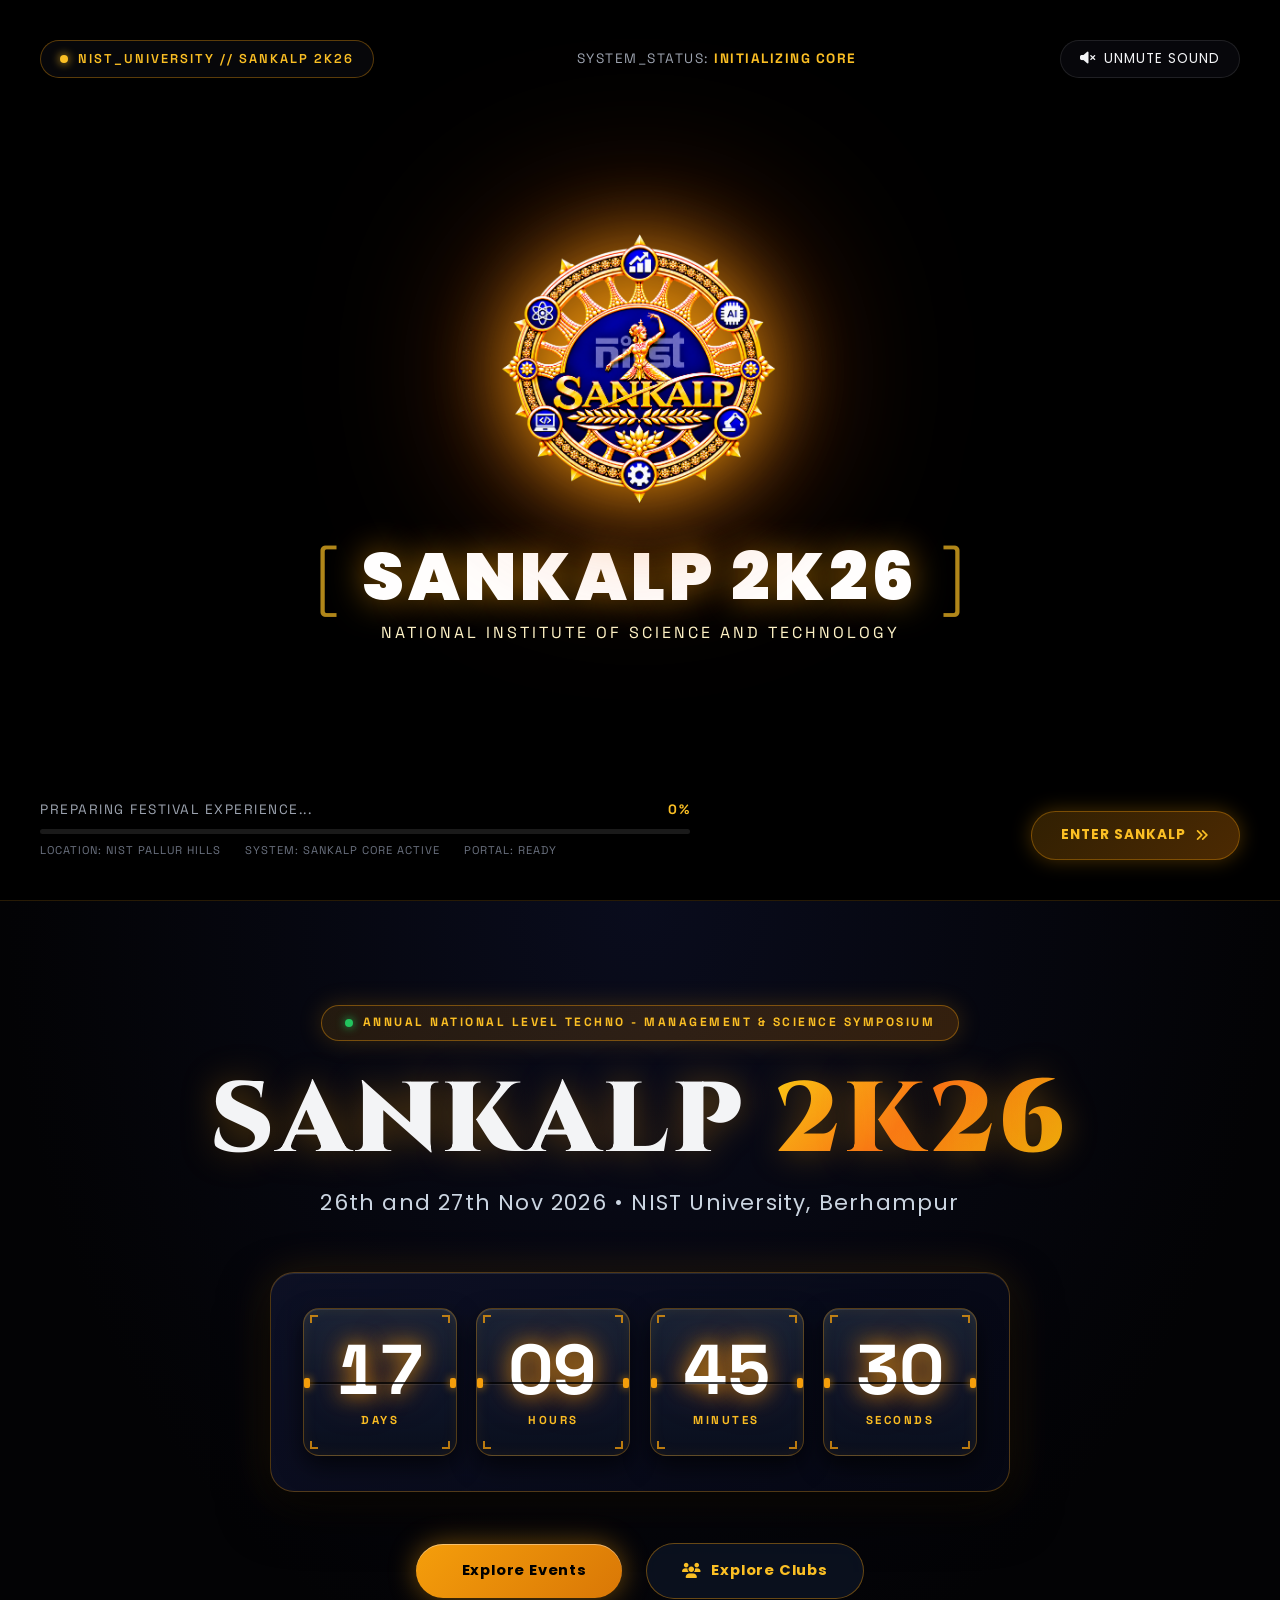
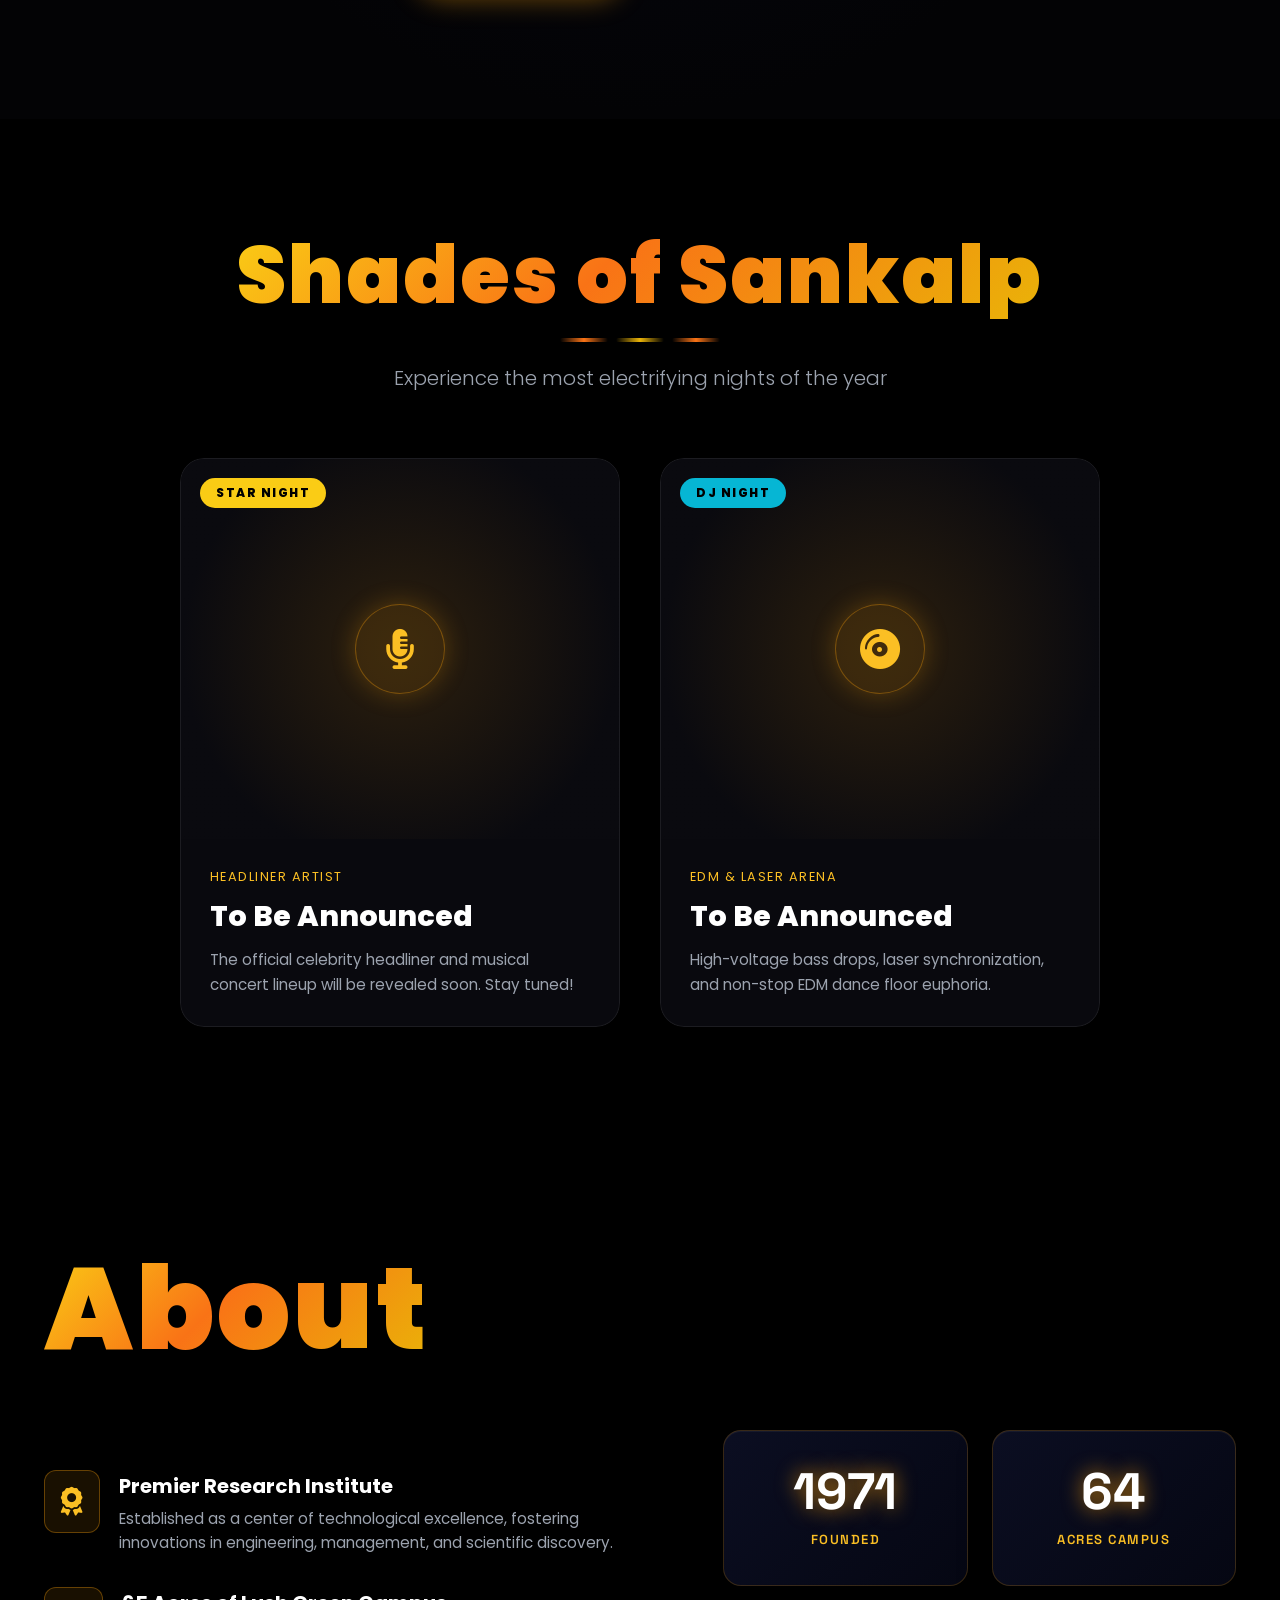
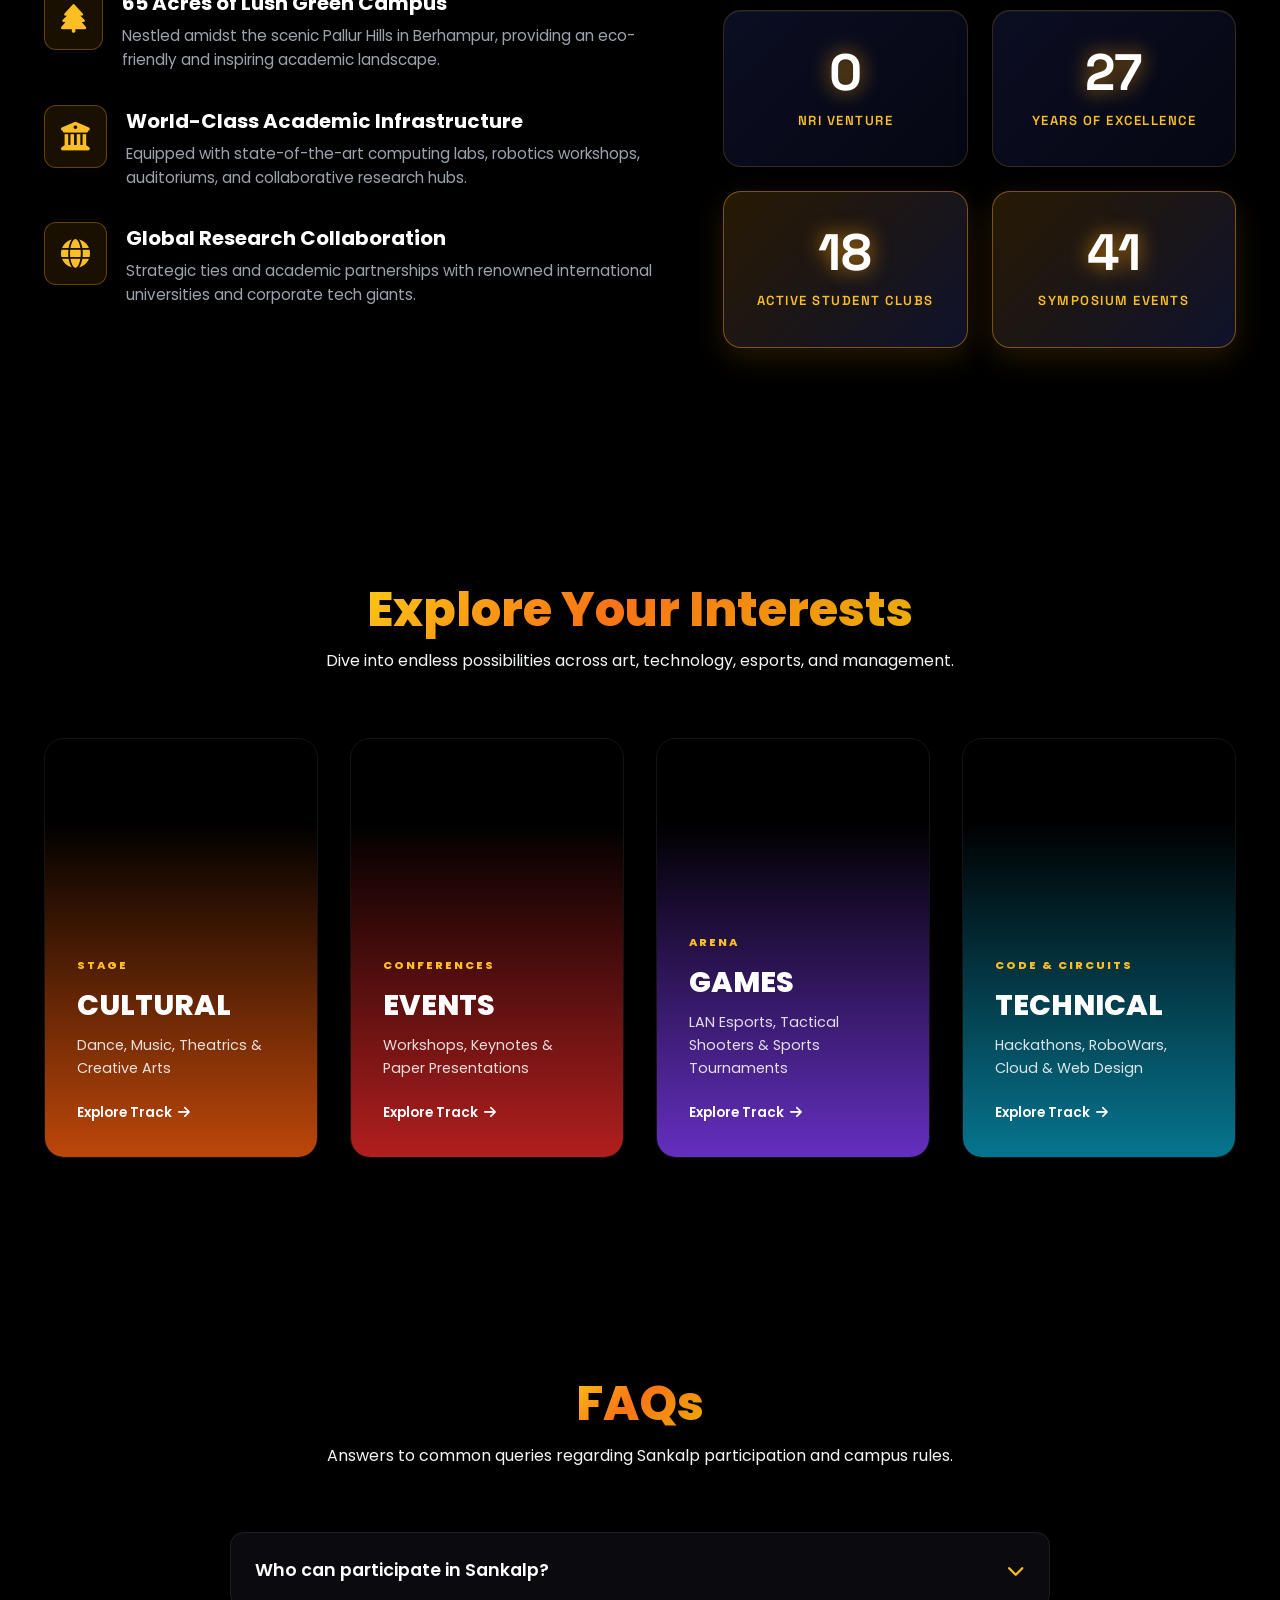
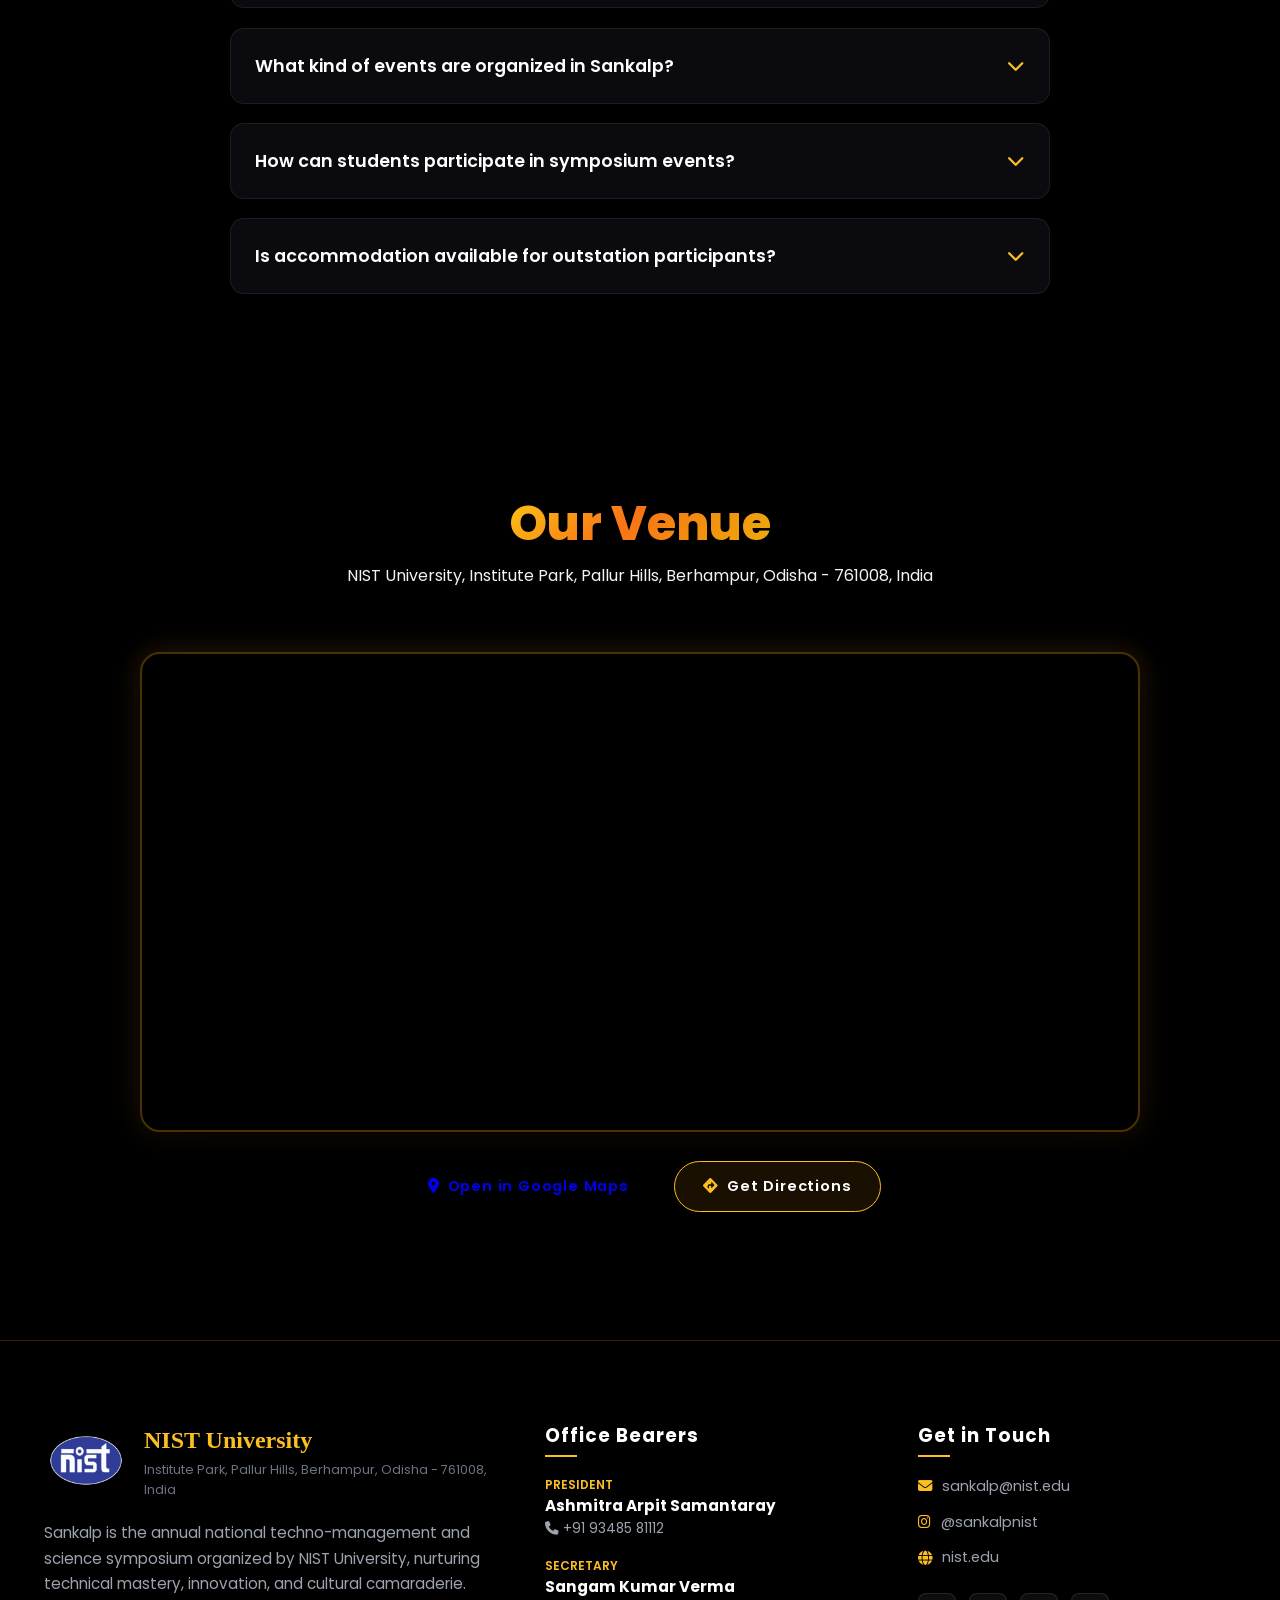
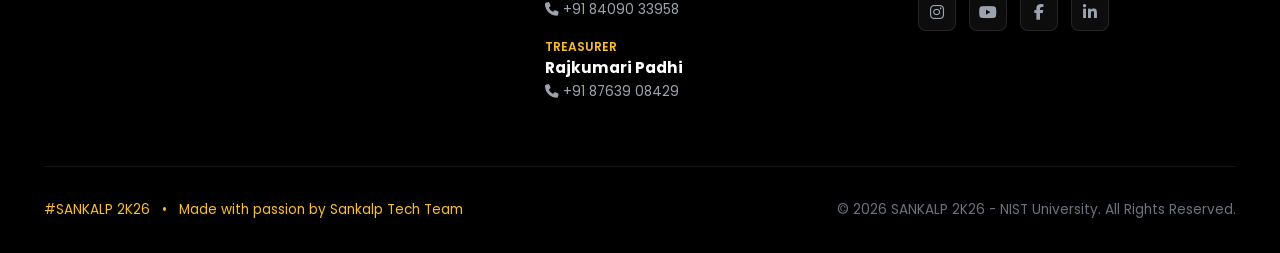
==== commit 375186a1: "fix(footer): add official contact phone numbers for office bearers" ====
--- a/Frontend/index.html
+++ b/Frontend/index.html
@@ -698,14 +698,17 @@
             <div class="bearer-item">
               <span class="bearer-role">President</span>
               <strong class="bearer-name">Ashmitra Arpit Samantaray</strong>
+              <a href="tel:+919348581112" class="bearer-phone"><i class="fa-solid fa-phone"></i> +91 93485 81112</a>
             </div>
             <div class="bearer-item">
               <span class="bearer-role">Secretary</span>
               <strong class="bearer-name">Sangam Kumar Verma</strong>
+              <a href="tel:+918409033958" class="bearer-phone"><i class="fa-solid fa-phone"></i> +91 84090 33958</a>
             </div>
             <div class="bearer-item">
               <span class="bearer-role">Treasurer</span>
               <strong class="bearer-name">Rajkumari Padhi</strong>
+              <a href="tel:+918763908429" class="bearer-phone"><i class="fa-solid fa-phone"></i> +91 87639 08429</a>
             </div>
           </div>
         </div>
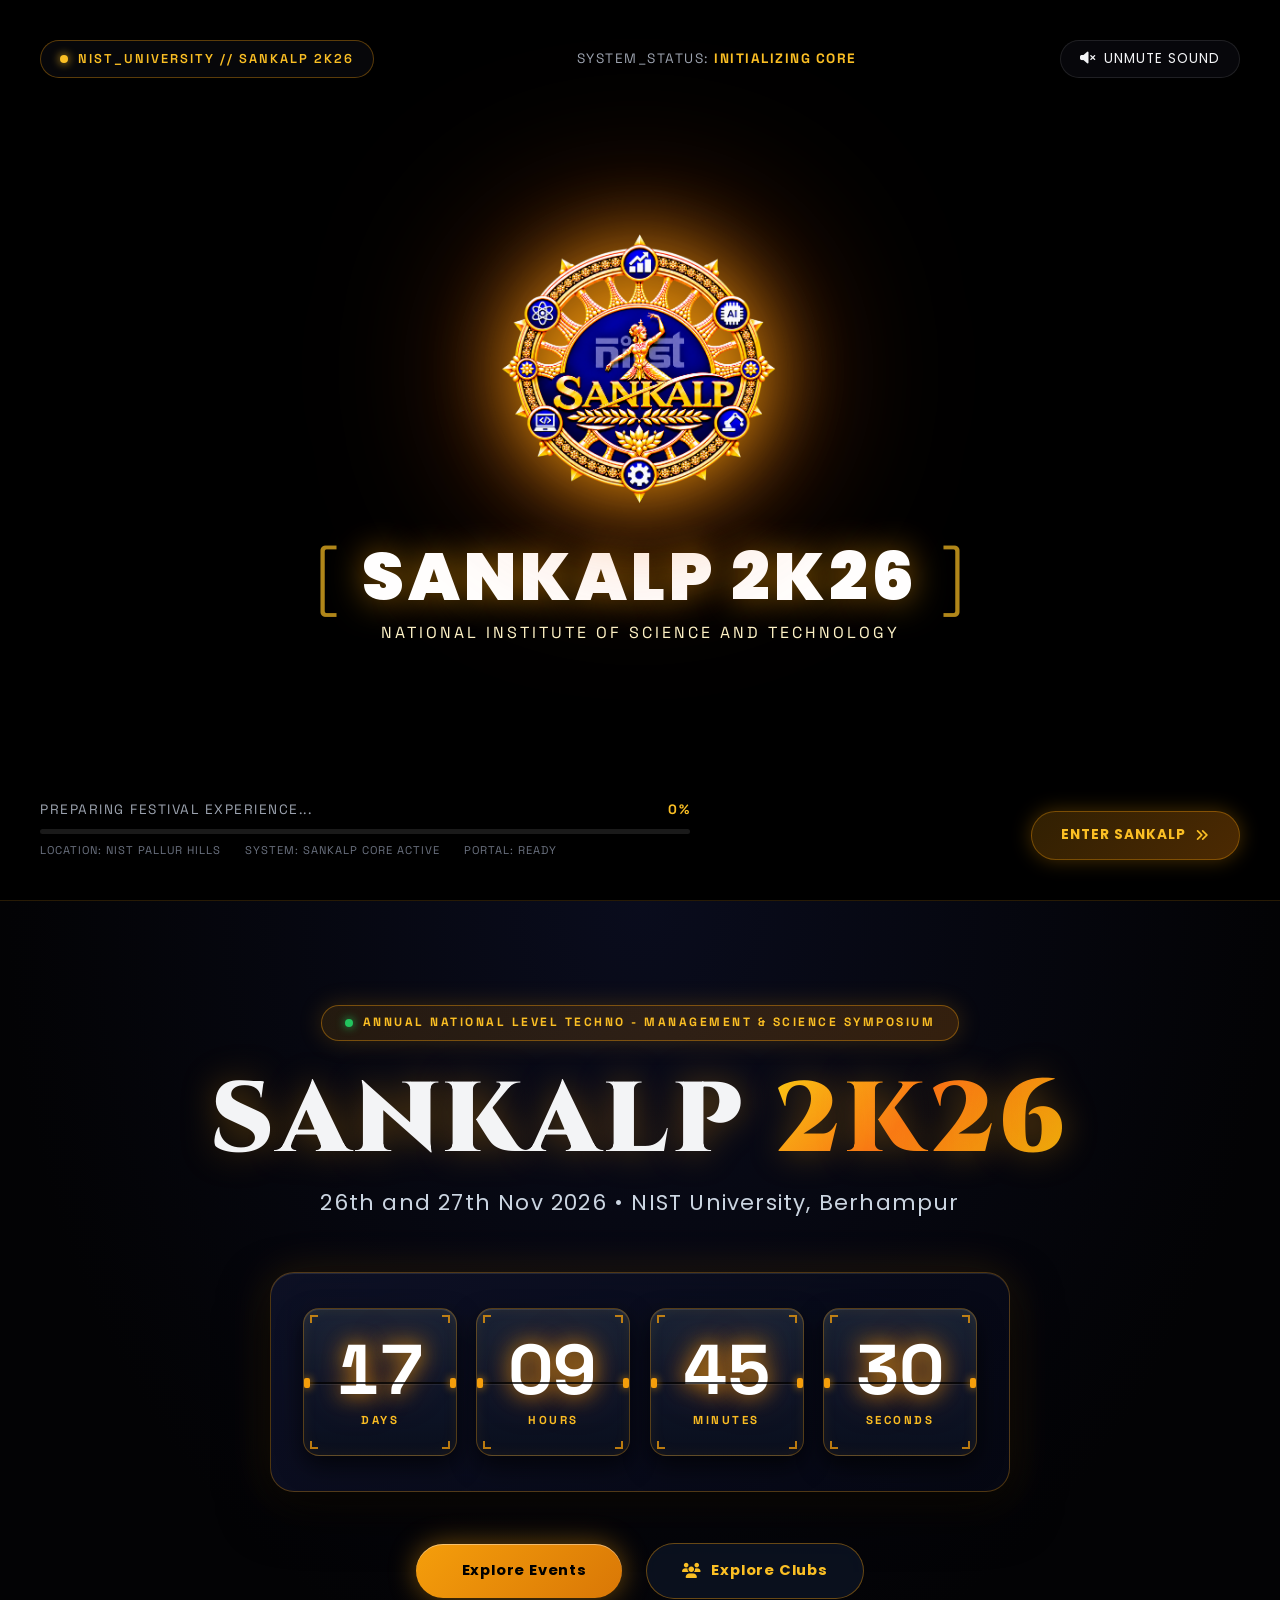
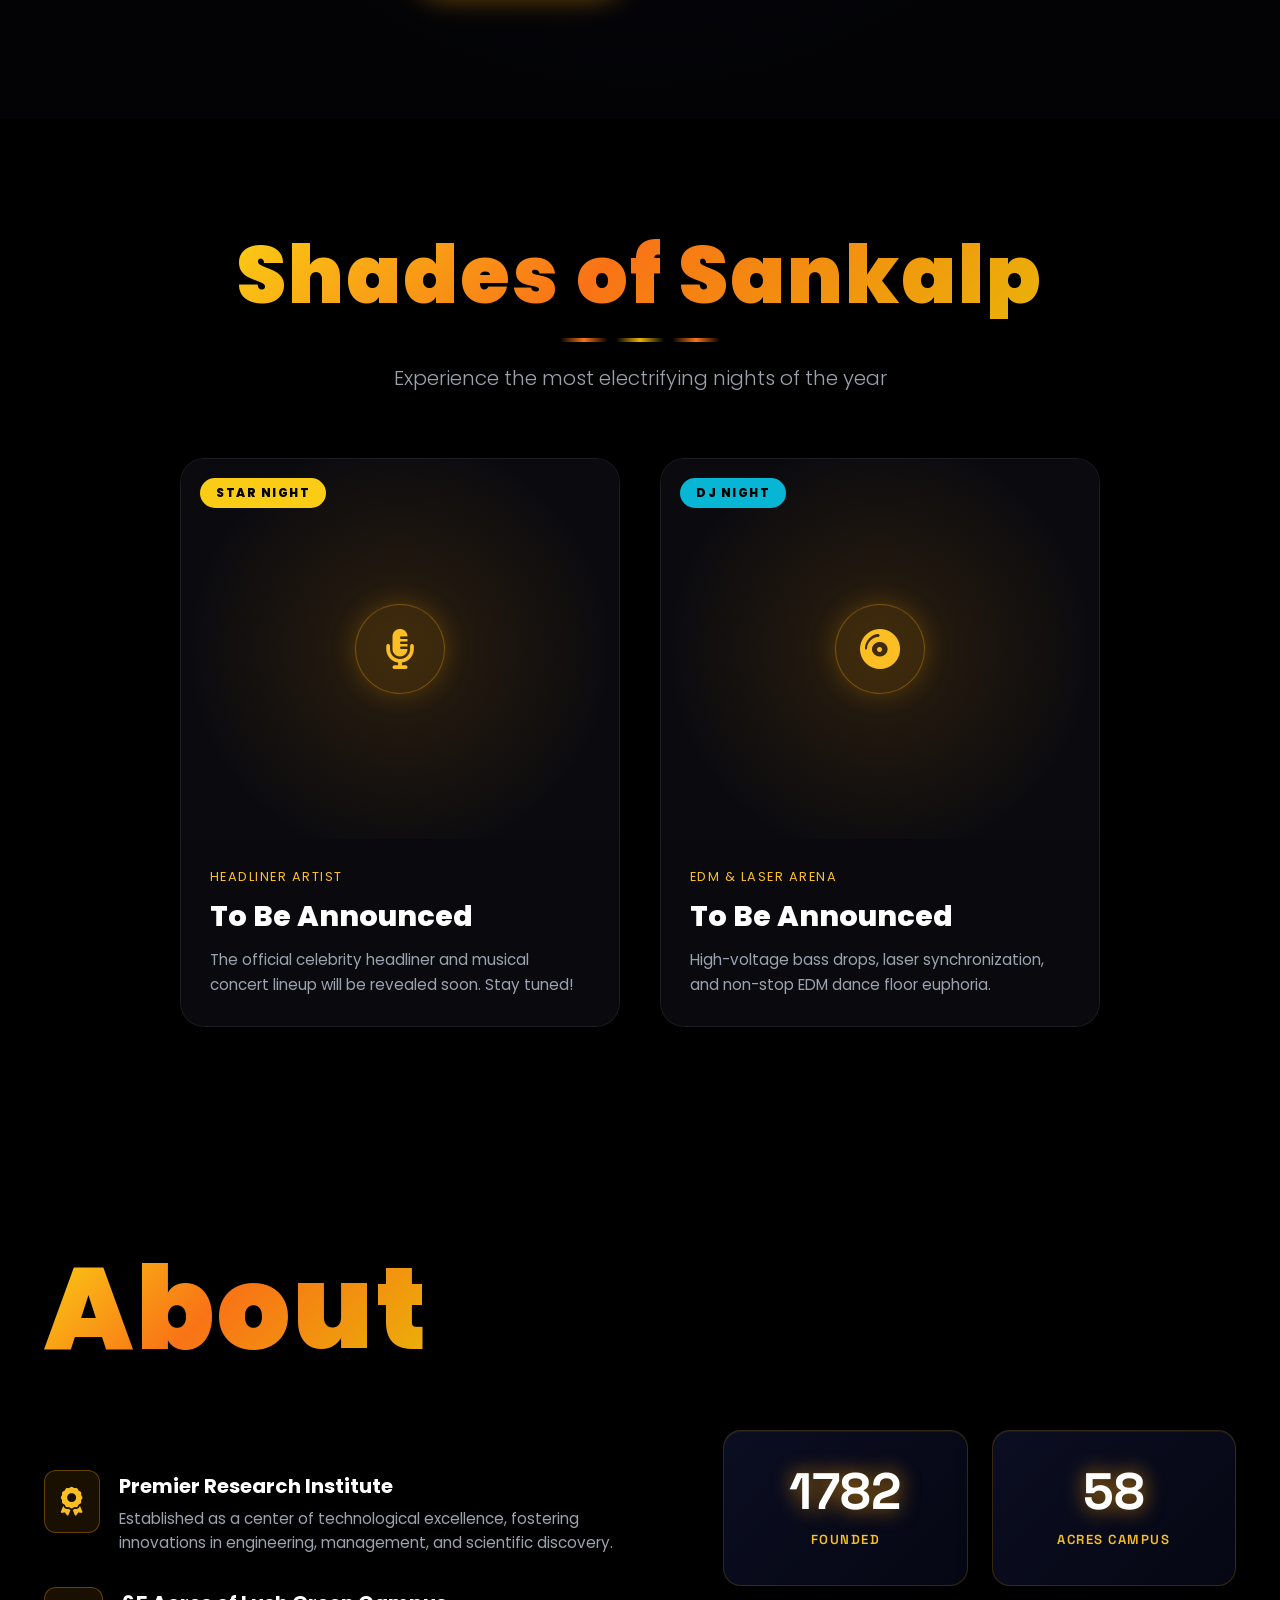
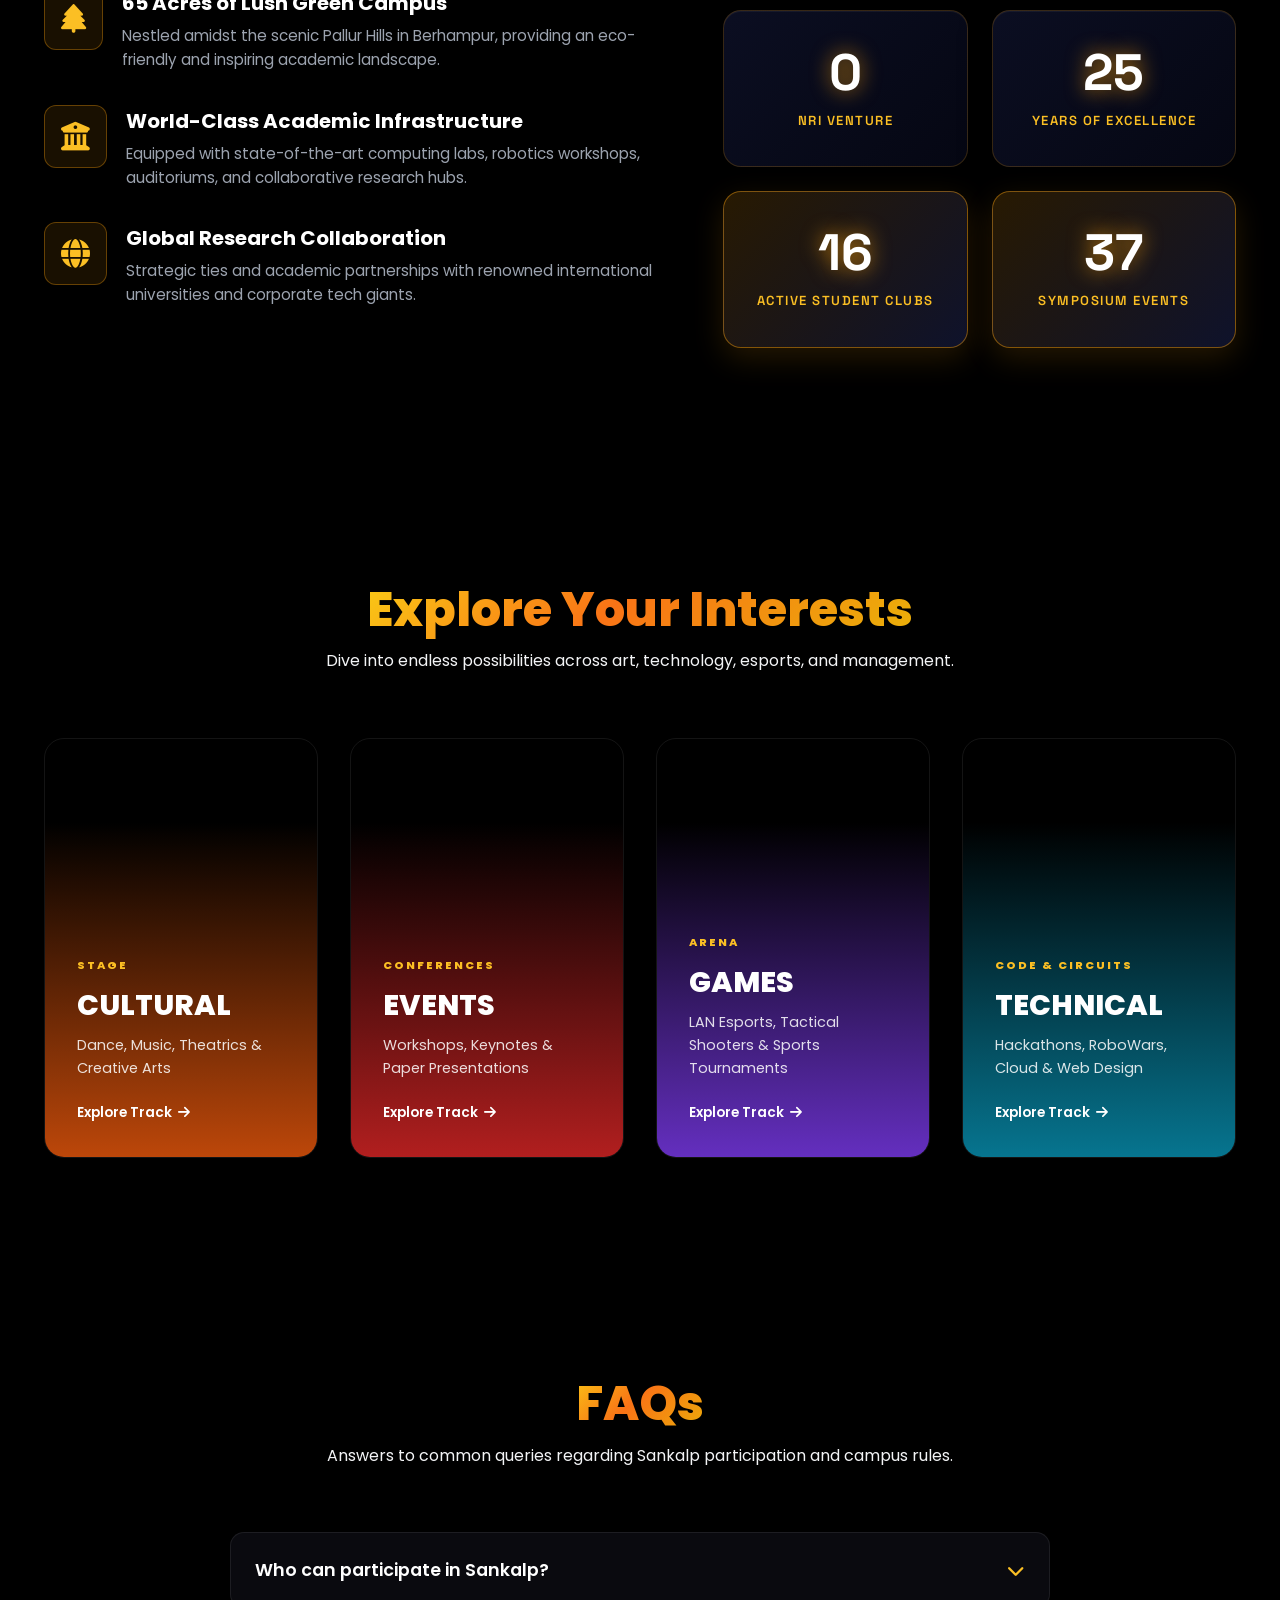
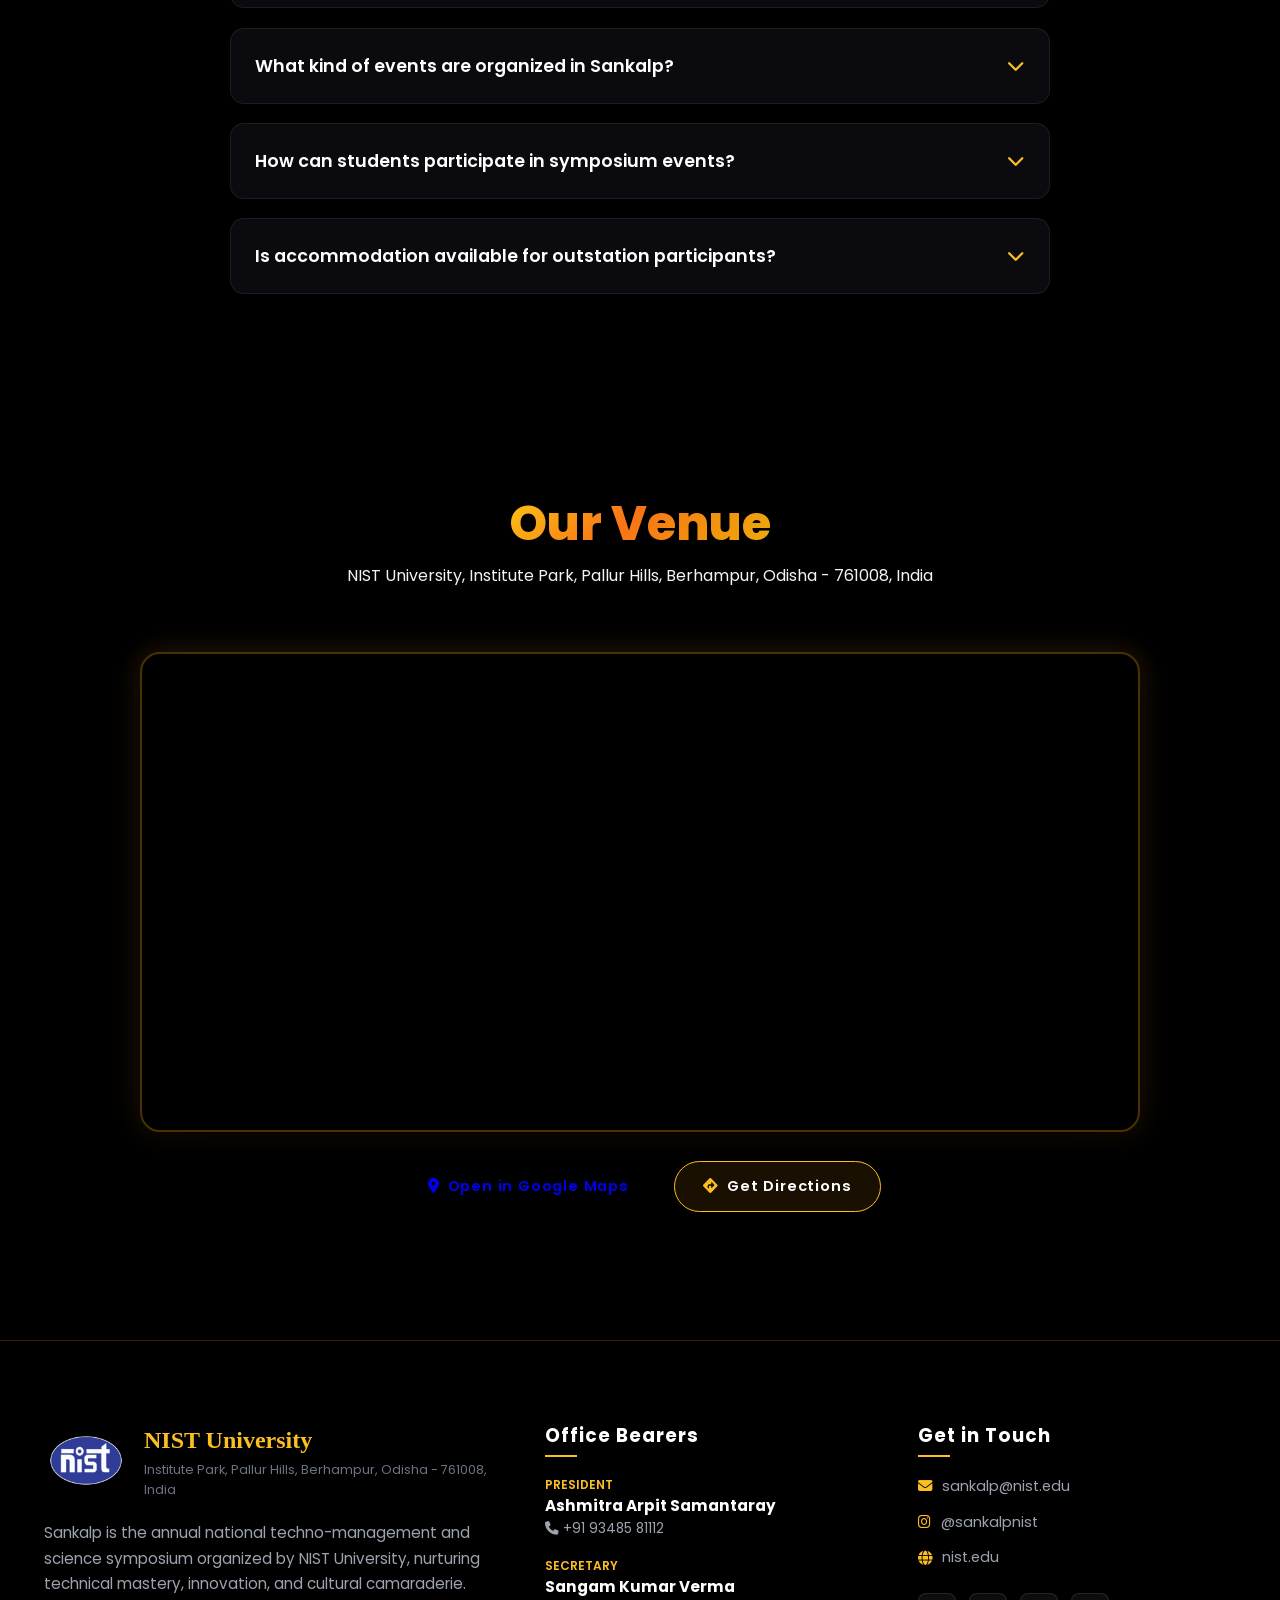
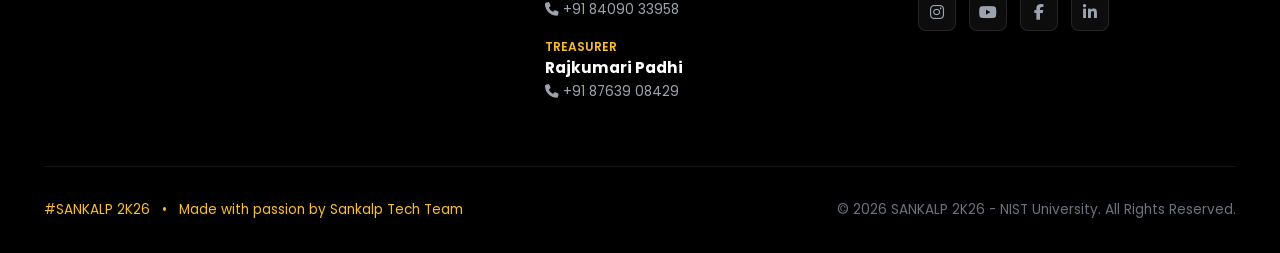
==== commit 88c76622: "fix(team): remove 'and faculty' from team section subtitle" ====
--- a/Frontend/index.html
+++ b/Frontend/index.html
@@ -617,7 +617,7 @@
       <div class="page-header text-center reveal-on-scroll">
         <div class="badge-wrap"><span class="gold-badge">SANKALP COMMITTEE</span></div>
         <h1 class="page-title gold-gradient-text">Meet The Team</h1>
-        <p class="page-subtitle">The dedicated student leads, coordinators, and faculty driving the symposium.</p>
+        <p class="page-subtitle">The dedicated student leads and coordinators driving the symposium.</p>
       </div>
 
       <div class="container">
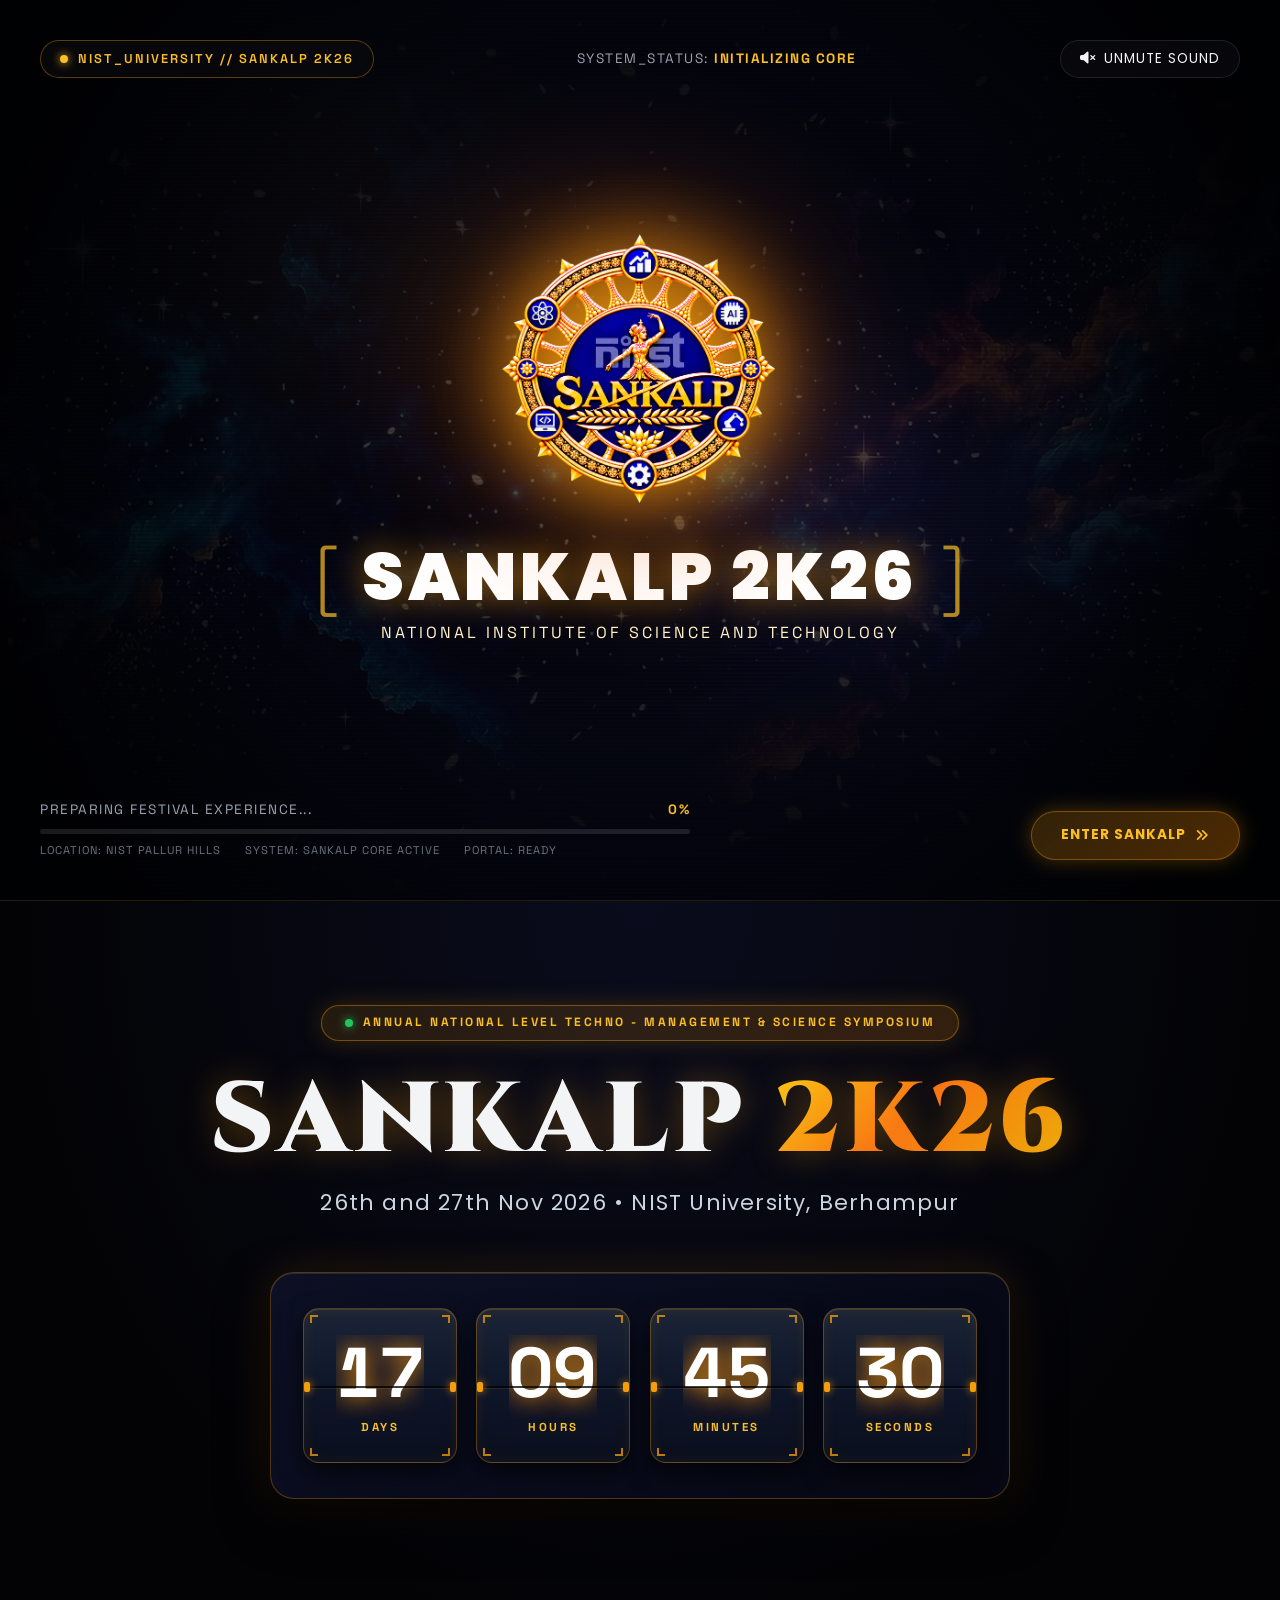
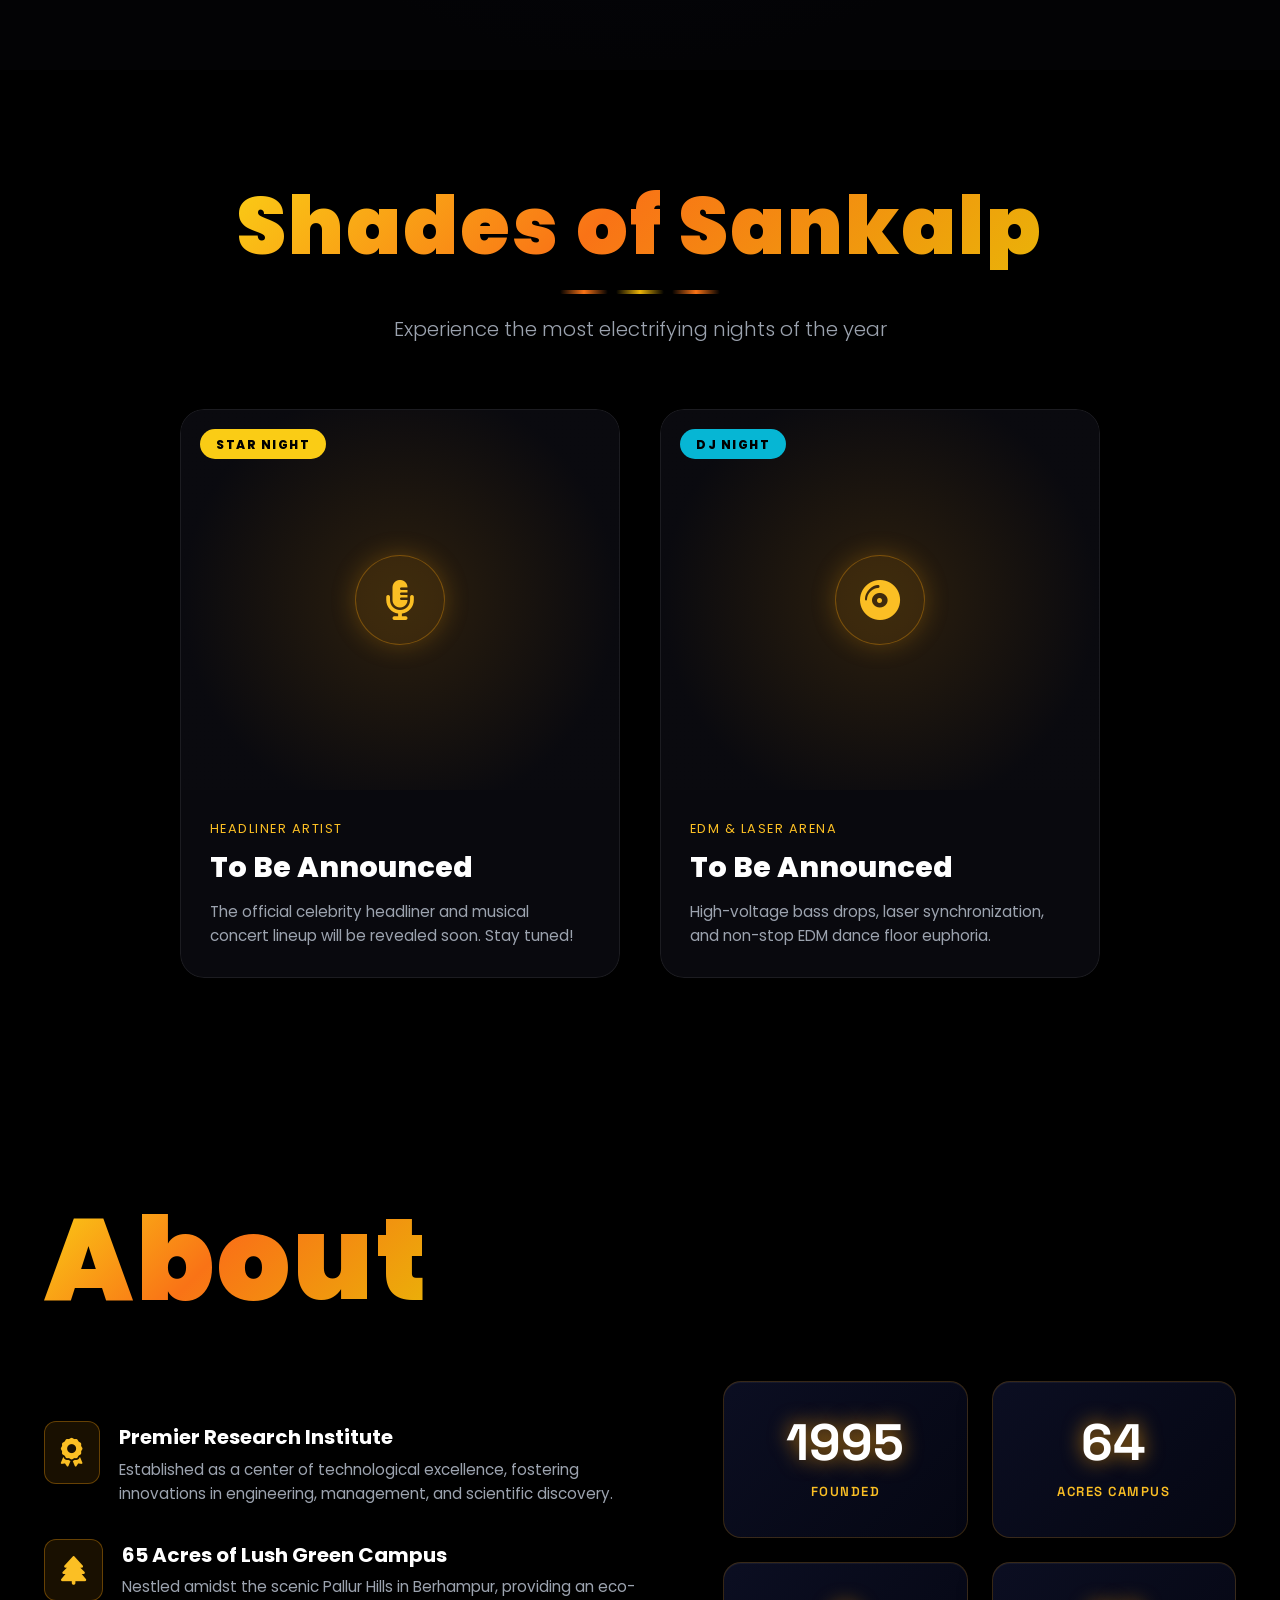
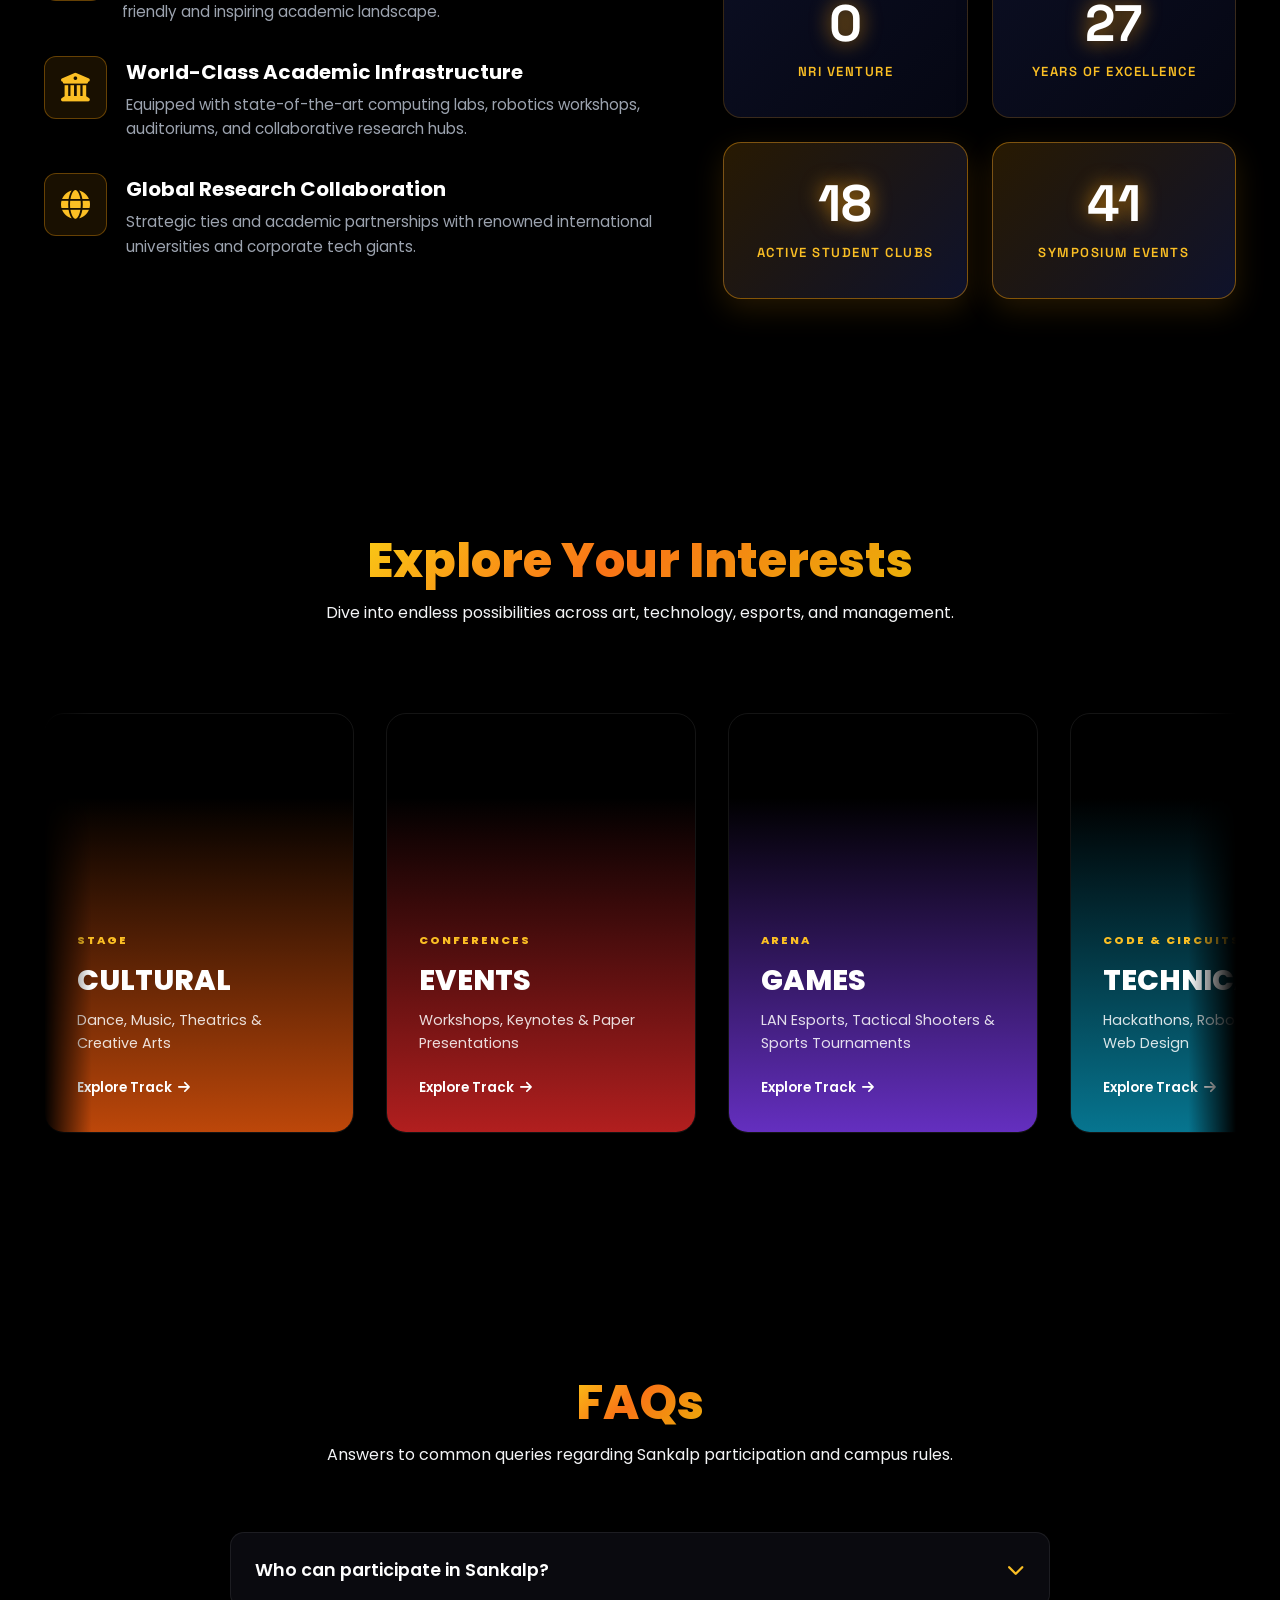
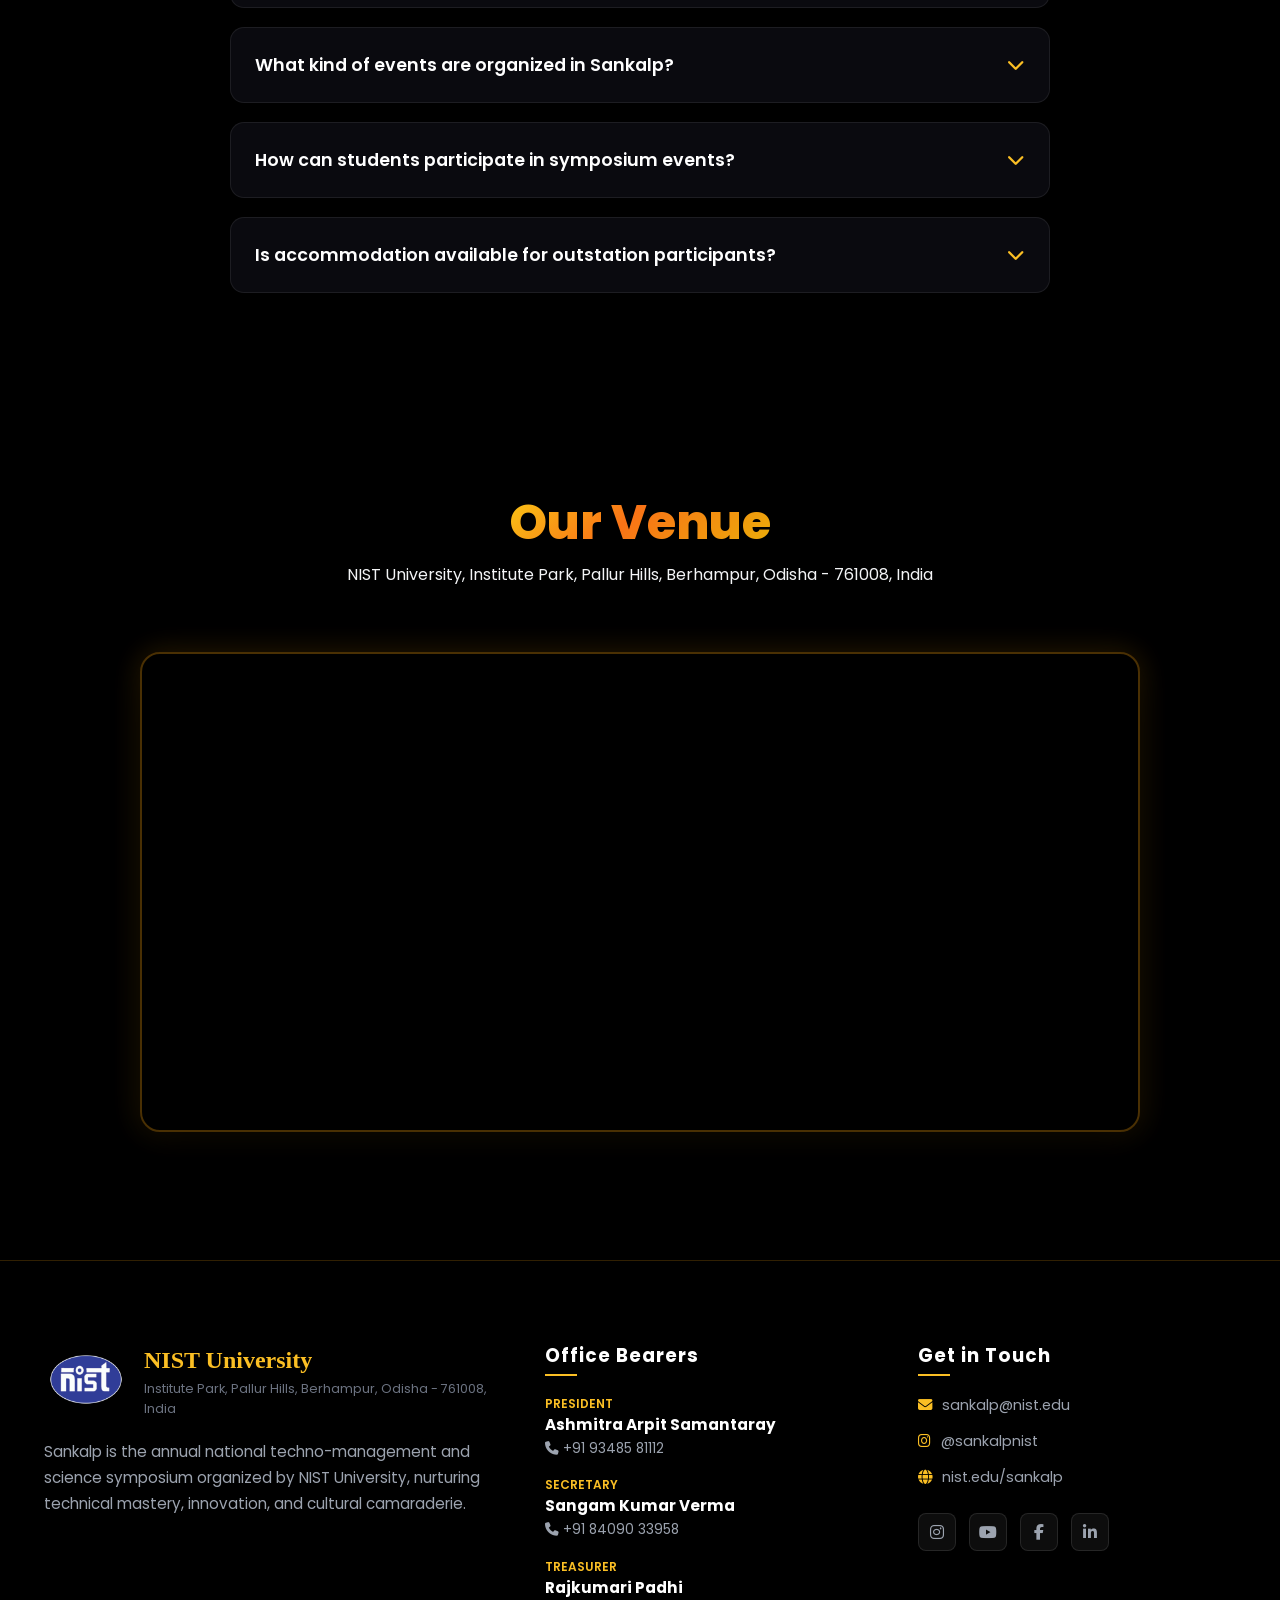
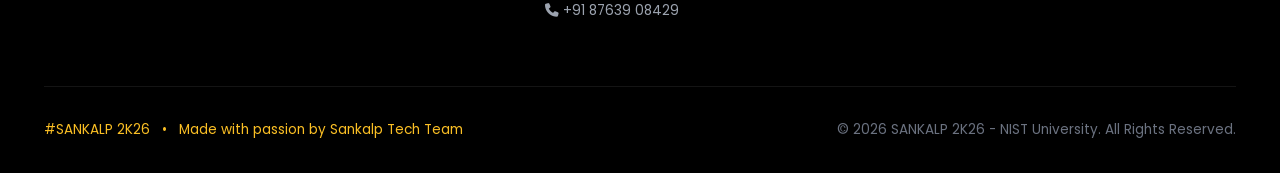
==== commit 2dc90520: "feat(ui): dynamic hero bg, infinite interest marquee, 3D rolling timer, and link updates" ====
--- a/Frontend/index.html
+++ b/Frontend/index.html
@@ -34,6 +34,15 @@
        1. PRELOADER // RELOADER VIDEO EXPERIENCE
        ============================================== -->
   <div id="preloader" class="preloader-overlay">
+    <!-- Dynamic Cosmic Theme Background -->
+    <div class="events-theme-bg-wrap">
+      <img src="assets/images/home_theme_bg_hq.jpg" alt="Theme Cosmic Background" class="events-theme-bg-img" loading="eager">
+      <div class="events-aurora-lights">
+        <div class="aurora-orb orb-gold"></div>
+        <div class="aurora-orb orb-indigo"></div>
+      </div>
+      <div class="events-theme-overlay"></div>
+    </div>
     <div class="video-container">
       <video id="reloader-video" playsinline muted preload="auto" autoplay>
         <source src="Videos/Preloader.mp4" type="video/mp4">
@@ -160,14 +169,15 @@
       
       <!-- HERO SECTION: Background Video + Decorative Border + Sankalp Logo -->
       <section class="hero-section" id="home">
-        <!-- Hero Background Video & Cosmic Aura -->
-        <div class="hero-video-wrap">
-          <video class="hero-bg-video" autoplay loop muted playsinline preload="auto" poster="assets/images/home_theme_bg_hq.jpg">
-            <source src="Videos/Preloader.mp4" type="video/mp4">
-            <source src="Videos/reloader.mp4" type="video/mp4">
-            <source src="Videos/newpreloader.mp4" type="video/mp4">
-          </video>
-          <div class="hero-dark-overlay"></div>
+        <!-- Dynamic Cosmic Theme Background (Used across all pages) -->
+        <div class="events-theme-bg-wrap">
+          <img src="assets/images/home_theme_bg_hq.jpg" alt="Theme Cosmic Background" class="events-theme-bg-img" loading="eager">
+          <div class="events-aurora-lights">
+            <div class="aurora-orb orb-gold"></div>
+            <div class="aurora-orb orb-indigo"></div>
+          </div>
+          <div class="events-interactive-glow"></div>
+          <div class="events-theme-overlay"></div>
         </div>
 
         <!-- Decorative Golden Border Overlay -->
@@ -180,15 +190,6 @@
           <div class="hero-glow-halo"></div>
           <img src="assets/images/Sankalp_Final_Logo_Transparent.png" alt="Sankalp Logo" class="hero-center-logo">
         </div>
-
-        <!-- Scroll Indicator -->
-        <a href="#countdown" class="hero-scroll-indicator" aria-label="Scroll to festival countdown">
-          <span class="scroll-mouse">
-            <span class="scroll-wheel"></span>
-          </span>
-          <span class="scroll-label">EXPLORE FESTIVAL</span>
-          <i class="fa-solid fa-chevron-down scroll-arrow"></i>
-        </a>
       </section>
 
       <!-- SECTION 2: SANKALP 2K26 & HOLOGRAM COUNTDOWN -->
@@ -252,15 +253,6 @@
                 <span class="count-tag">SECONDS</span>
               </div>
             </div>
-          </div>
-
-          <div class="hero-cta-row reveal-on-scroll delay-4">
-            <a href="#/events" class="btn btn-gold">
-              <i class="fa-solid fa-sparkles"></i> Explore Events
-            </a>
-            <a href="#/club" class="btn btn-outline">
-              <i class="fa-solid fa-users"></i> Explore Clubs
-            </a>
           </div>
         </div>
       </section>
@@ -397,48 +389,100 @@
             <p class="section-subtitle">Dive into endless possibilities across art, technology, esports, and management.</p>
           </div>
 
-          <div class="explore-cards-grid">
-            <div class="explore-card reveal-scale delay-1">
-              <div class="explore-bg-img" style="background-image: url('https://images.unsplash.com/photo-1514320291840-2e0a9bf2a9ae?w=600&fit=crop');"></div>
-              <div class="explore-gradient orange-grad"></div>
-              <div class="explore-card-content">
-                <span class="explore-badge">STAGE</span>
-                <h3>CULTURAL</h3>
-                <p>Dance, Music, Theatrics &amp; Creative Arts</p>
-                <a href="#/events" class="explore-link">Explore Track <i class="fa-solid fa-arrow-right"></i></a>
-              </div>
-            </div>
-
-            <div class="explore-card reveal-scale delay-2">
-              <div class="explore-bg-img" style="background-image: url('https://images.unsplash.com/photo-1540575467063-178a50c2df87?w=600&fit=crop');"></div>
-              <div class="explore-gradient red-grad"></div>
-              <div class="explore-card-content">
-                <span class="explore-badge">CONFERENCES</span>
-                <h3>EVENTS</h3>
-                <p>Workshops, Keynotes &amp; Paper Presentations</p>
-                <a href="#/events" class="explore-link">Explore Track <i class="fa-solid fa-arrow-right"></i></a>
-              </div>
-            </div>
-
-            <div class="explore-card reveal-scale delay-3">
-              <div class="explore-bg-img" style="background-image: url('https://images.unsplash.com/photo-1511512578047-dfb367046420?w=600&fit=crop');"></div>
-              <div class="explore-gradient purple-grad"></div>
-              <div class="explore-card-content">
-                <span class="explore-badge">ARENA</span>
-                <h3>GAMES</h3>
-                <p>LAN Esports, Tactical Shooters &amp; Sports Tournaments</p>
-                <a href="#/events" class="explore-link">Explore Track <i class="fa-solid fa-arrow-right"></i></a>
-              </div>
-            </div>
-
-            <div class="explore-card reveal-scale delay-4">
-              <div class="explore-bg-img" style="background-image: url('https://images.unsplash.com/photo-1526374965328-7f61d4dc18c5?w=600&fit=crop');"></div>
-              <div class="explore-gradient cyan-grad"></div>
-              <div class="explore-card-content">
-                <span class="explore-badge">CODE &amp; CIRCUITS</span>
-                <h3>TECHNICAL</h3>
-                <p>Hackathons, RoboWars, Cloud &amp; Web Design</p>
-                <a href="#/events" class="explore-link">Explore Track <i class="fa-solid fa-arrow-right"></i></a>
+          <div class="explore-marquee-wrapper">
+            <div class="explore-marquee-track">
+              <!-- Group 1: Interest Tracks -->
+              <div class="explore-marquee-group">
+                <div class="explore-card">
+                  <div class="explore-bg-img" style="background-image: url('https://images.unsplash.com/photo-1514320291840-2e0a9bf2a9ae?w=600&fit=crop');"></div>
+                  <div class="explore-gradient orange-grad"></div>
+                  <div class="explore-card-content">
+                    <span class="explore-badge">STAGE</span>
+                    <h3>CULTURAL</h3>
+                    <p>Dance, Music, Theatrics &amp; Creative Arts</p>
+                    <a href="#/events" class="explore-link">Explore Track <i class="fa-solid fa-arrow-right"></i></a>
+                  </div>
+                </div>
+
+                <div class="explore-card">
+                  <div class="explore-bg-img" style="background-image: url('https://images.unsplash.com/photo-1540575467063-178a50c2df87?w=600&fit=crop');"></div>
+                  <div class="explore-gradient red-grad"></div>
+                  <div class="explore-card-content">
+                    <span class="explore-badge">CONFERENCES</span>
+                    <h3>EVENTS</h3>
+                    <p>Workshops, Keynotes &amp; Paper Presentations</p>
+                    <a href="#/events" class="explore-link">Explore Track <i class="fa-solid fa-arrow-right"></i></a>
+                  </div>
+                </div>
+
+                <div class="explore-card">
+                  <div class="explore-bg-img" style="background-image: url('https://images.unsplash.com/photo-1511512578047-dfb367046420?w=600&fit=crop');"></div>
+                  <div class="explore-gradient purple-grad"></div>
+                  <div class="explore-card-content">
+                    <span class="explore-badge">ARENA</span>
+                    <h3>GAMES</h3>
+                    <p>LAN Esports, Tactical Shooters &amp; Sports Tournaments</p>
+                    <a href="#/events" class="explore-link">Explore Track <i class="fa-solid fa-arrow-right"></i></a>
+                  </div>
+                </div>
+
+                <div class="explore-card">
+                  <div class="explore-bg-img" style="background-image: url('https://images.unsplash.com/photo-1526374965328-7f61d4dc18c5?w=600&fit=crop');"></div>
+                  <div class="explore-gradient cyan-grad"></div>
+                  <div class="explore-card-content">
+                    <span class="explore-badge">CODE &amp; CIRCUITS</span>
+                    <h3>TECHNICAL</h3>
+                    <p>Hackathons, RoboWars, Cloud &amp; Web Design</p>
+                    <a href="#/events" class="explore-link">Explore Track <i class="fa-solid fa-arrow-right"></i></a>
+                  </div>
+                </div>
+              </div>
+
+              <!-- Group 2: Seamless Infinite Duplicate -->
+              <div class="explore-marquee-group" aria-hidden="true">
+                <div class="explore-card">
+                  <div class="explore-bg-img" style="background-image: url('https://images.unsplash.com/photo-1514320291840-2e0a9bf2a9ae?w=600&fit=crop');"></div>
+                  <div class="explore-gradient orange-grad"></div>
+                  <div class="explore-card-content">
+                    <span class="explore-badge">STAGE</span>
+                    <h3>CULTURAL</h3>
+                    <p>Dance, Music, Theatrics &amp; Creative Arts</p>
+                    <a href="#/events" class="explore-link">Explore Track <i class="fa-solid fa-arrow-right"></i></a>
+                  </div>
+                </div>
+
+                <div class="explore-card">
+                  <div class="explore-bg-img" style="background-image: url('https://images.unsplash.com/photo-1540575467063-178a50c2df87?w=600&fit=crop');"></div>
+                  <div class="explore-gradient red-grad"></div>
+                  <div class="explore-card-content">
+                    <span class="explore-badge">CONFERENCES</span>
+                    <h3>EVENTS</h3>
+                    <p>Workshops, Keynotes &amp; Paper Presentations</p>
+                    <a href="#/events" class="explore-link">Explore Track <i class="fa-solid fa-arrow-right"></i></a>
+                  </div>
+                </div>
+
+                <div class="explore-card">
+                  <div class="explore-bg-img" style="background-image: url('https://images.unsplash.com/photo-1511512578047-dfb367046420?w=600&fit=crop');"></div>
+                  <div class="explore-gradient purple-grad"></div>
+                  <div class="explore-card-content">
+                    <span class="explore-badge">ARENA</span>
+                    <h3>GAMES</h3>
+                    <p>LAN Esports, Tactical Shooters &amp; Sports Tournaments</p>
+                    <a href="#/events" class="explore-link">Explore Track <i class="fa-solid fa-arrow-right"></i></a>
+                  </div>
+                </div>
+
+                <div class="explore-card">
+                  <div class="explore-bg-img" style="background-image: url('https://images.unsplash.com/photo-1526374965328-7f61d4dc18c5?w=600&fit=crop');"></div>
+                  <div class="explore-gradient cyan-grad"></div>
+                  <div class="explore-card-content">
+                    <span class="explore-badge">CODE &amp; CIRCUITS</span>
+                    <h3>TECHNICAL</h3>
+                    <p>Hackathons, RoboWars, Cloud &amp; Web Design</p>
+                    <a href="#/events" class="explore-link">Explore Track <i class="fa-solid fa-arrow-right"></i></a>
+                  </div>
+                </div>
               </div>
             </div>
           </div>
@@ -514,15 +558,6 @@
               referrerpolicy="no-referrer-when-downgrade"
               title="NIST University Campus Map">
             </iframe>
-          </div>
-
-          <div class="text-center reveal-on-scroll delay-2" style="margin-top: 1.8rem; display: flex; justify-content: center; gap: 1rem; flex-wrap: wrap;">
-            <a href="https://maps.google.com/?q=NIST+University+Berhampur+Odisha" target="_blank" rel="noopener noreferrer" class="btn btn-primary" style="display:inline-flex; align-items:center; gap:0.5rem; padding:0.8rem 1.8rem; border-radius:30px; font-weight:600; text-decoration:none;">
-              <i class="fa-solid fa-location-dot"></i> Open in Google Maps
-            </a>
-            <a href="https://www.google.com/maps/dir/?api=1&destination=NIST+University+Berhampur" target="_blank" rel="noopener noreferrer" class="btn btn-outline" style="display:inline-flex; align-items:center; gap:0.5rem; padding:0.8rem 1.8rem; border-radius:30px; border:1px solid var(--gold-primary); color:#fff; text-decoration:none; font-weight:600; background:rgba(245,158,11,0.1);">
-              <i class="fa-solid fa-diamond-turn-right" style="color:var(--gold-primary);"></i> Get Directions
-            </a>
           </div>
         </div>
       </section>
@@ -719,13 +754,13 @@
           <div class="footer-contact-links">
             <a href="mailto:sankalp@nist.edu" class="contact-link"><i class="fa-solid fa-envelope"></i> sankalp@nist.edu</a>
             <a href="https://instagram.com/sankalpnist" target="_blank" rel="noopener noreferrer" class="contact-link"><i class="fa-brands fa-instagram"></i> @sankalpnist</a>
-            <a href="https://nist.edu" target="_blank" rel="noopener noreferrer" class="contact-link"><i class="fa-solid fa-globe"></i> nist.edu</a>
+            <a href="https://nist.edu/sankalp" target="_blank" rel="noopener noreferrer" class="contact-link"><i class="fa-solid fa-globe"></i> nist.edu/sankalp</a>
           </div>
           <div class="footer-social-icons">
             <a href="https://instagram.com/sankalpnist" target="_blank" class="social-icon" aria-label="Instagram"><i class="fa-brands fa-instagram"></i></a>
             <a href="https://youtube.com/@nistuniversity" target="_blank" class="social-icon" aria-label="YouTube"><i class="fa-brands fa-youtube"></i></a>
             <a href="https://facebook.com/NISTBerhampur" target="_blank" class="social-icon" aria-label="Facebook"><i class="fa-brands fa-facebook-f"></i></a>
-            <a href="https://linkedin.com/school/nist-berhampur" target="_blank" class="social-icon" aria-label="LinkedIn"><i class="fa-brands fa-linkedin-in"></i></a>
+            <a href="https://www.linkedin.com/school/nistuniversity" target="_blank" class="social-icon" aria-label="LinkedIn"><i class="fa-brands fa-linkedin-in"></i></a>
           </div>
         </div>
       </div>
--- a/Frontend/style.css
+++ b/Frontend/style.css
@@ -1139,50 +1139,58 @@
   display: flex;
   align-items: center;
   justify-content: center;
-}
-
-/* 3D Box tick keyframe on time change */
+  overflow: hidden;
+  height: clamp(3.2rem, 7vw, 5.2rem);
+  perspective: 500px;
+}
+
+/* 3D Box tick keyframe on time change - 3D rolling drum impact */
 .countdown-box.box-ticking {
-  animation: boxTick3D 0.45s cubic-bezier(0.2, 0.9, 0.3, 1.2);
+  animation: boxRolling3D 0.55s cubic-bezier(0.2, 0.9, 0.3, 1.2);
   border-color: rgba(251, 191, 36, 0.95);
 }
 
 .countdown-box.box-ticking .count-digit {
-  animation: digitFlipTick 0.45s ease-out;
-}
-
-@keyframes boxTick3D {
+  animation: digitRollDown 0.55s cubic-bezier(0.18, 0.89, 0.32, 1.28);
+}
+
+@keyframes boxRolling3D {
   0% {
-    transform: perspective(700px) rotateX(0deg) scale(1);
+    transform: perspective(600px) rotateX(0deg) scale(1);
     box-shadow: 0 10px 25px rgba(0, 0, 0, 0.65);
   }
   30% {
-    transform: perspective(700px) rotateX(-12deg) scale(1.05);
-    box-shadow: 0 18px 40px rgba(245, 158, 11, 0.5), inset 0 0 25px rgba(245, 158, 11, 0.3);
+    transform: perspective(600px) rotateX(-16deg) scale(1.04);
+    box-shadow: 0 22px 45px rgba(245, 158, 11, 0.55), inset 0 0 25px rgba(245, 158, 11, 0.35);
   }
   65% {
-    transform: perspective(700px) rotateX(5deg) scale(1.02);
+    transform: perspective(600px) rotateX(8deg) scale(1.02);
   }
   100% {
-    transform: perspective(700px) rotateX(0deg) scale(1);
+    transform: perspective(600px) rotateX(0deg) scale(1);
     box-shadow: 0 10px 25px rgba(0, 0, 0, 0.65);
   }
 }
 
-@keyframes digitFlipTick {
+@keyframes digitRollDown {
   0% {
-    transform: translateY(0) scale(1);
-    filter: drop-shadow(0 0 10px rgba(245, 158, 11, 0.6));
+    transform: translateY(-90%) rotateX(70deg) scale(0.85);
+    opacity: 0.15;
+    filter: blur(4px);
   }
-  40% {
-    transform: translateY(-5px) scale(1.08);
+  45% {
+    opacity: 1;
+    filter: blur(0px);
+  }
+  75% {
+    transform: translateY(12%) rotateX(-14deg) scale(1.06);
     color: #fef08a;
-    filter: drop-shadow(0 0 22px rgba(245, 158, 11, 1));
   }
   100% {
-    transform: translateY(0) scale(1);
+    transform: translateY(0) rotateX(0deg) scale(1);
+    opacity: 1;
     color: #fff;
-    filter: drop-shadow(0 0 15px rgba(245, 158, 11, 0.7));
+    filter: drop-shadow(0 0 18px rgba(245, 158, 11, 0.85));
   }
 }
 
@@ -1483,19 +1491,52 @@
   z-index: 2;
 }
 
-.explore-cards-grid {
-  display: grid;
-  grid-template-columns: repeat(auto-fit, minmax(260px, 1fr));
+/* Infinite Horizontal Marquee for Explore Your Interests (Right to Left) */
+.explore-marquee-wrapper {
+  position: relative;
+  width: 100%;
+  overflow: hidden;
+  padding: 1.5rem 0;
+  mask-image: linear-gradient(to right, transparent, black 4%, black 96%, transparent);
+  -webkit-mask-image: linear-gradient(to right, transparent, black 4%, black 96%, transparent);
+}
+
+.explore-marquee-track {
+  display: flex;
+  width: max-content;
+  animation: exploreLoopLeft 24s linear infinite;
+  will-change: transform;
+}
+
+.explore-marquee-track:hover {
+  animation-play-state: paused;
+}
+
+.explore-marquee-group {
+  display: flex;
   gap: 2rem;
+  padding-right: 2rem;
+  flex-shrink: 0;
 }
 
 .explore-card {
   position: relative;
+  width: 310px;
+  flex: 0 0 310px;
   height: 420px;
   border-radius: 20px;
   overflow: hidden;
   border: 1px solid rgba(255, 255, 255, 0.08);
   transition: var(--transition-smooth);
+}
+
+@keyframes exploreLoopLeft {
+  0% {
+    transform: translate3d(0, 0, 0);
+  }
+  100% {
+    transform: translate3d(-50%, 0, 0);
+  }
 }
 
 .explore-card:hover {
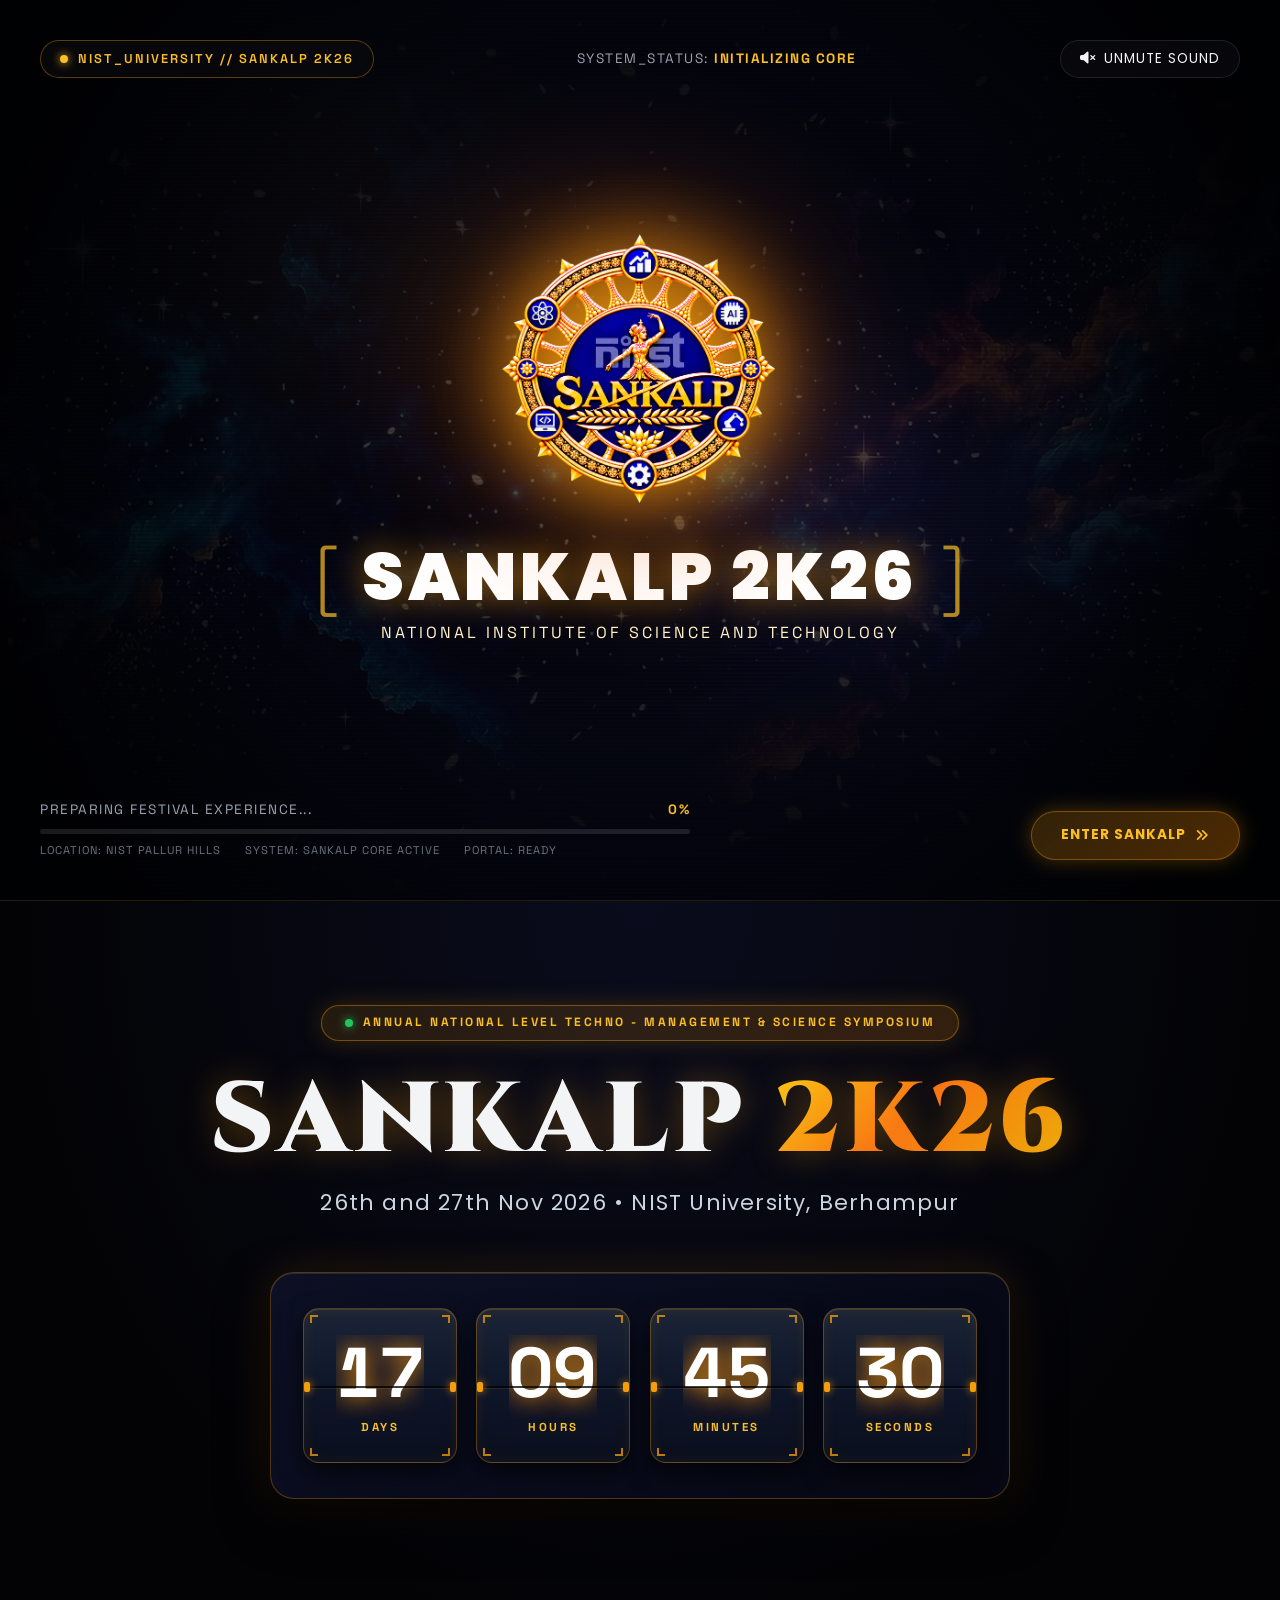
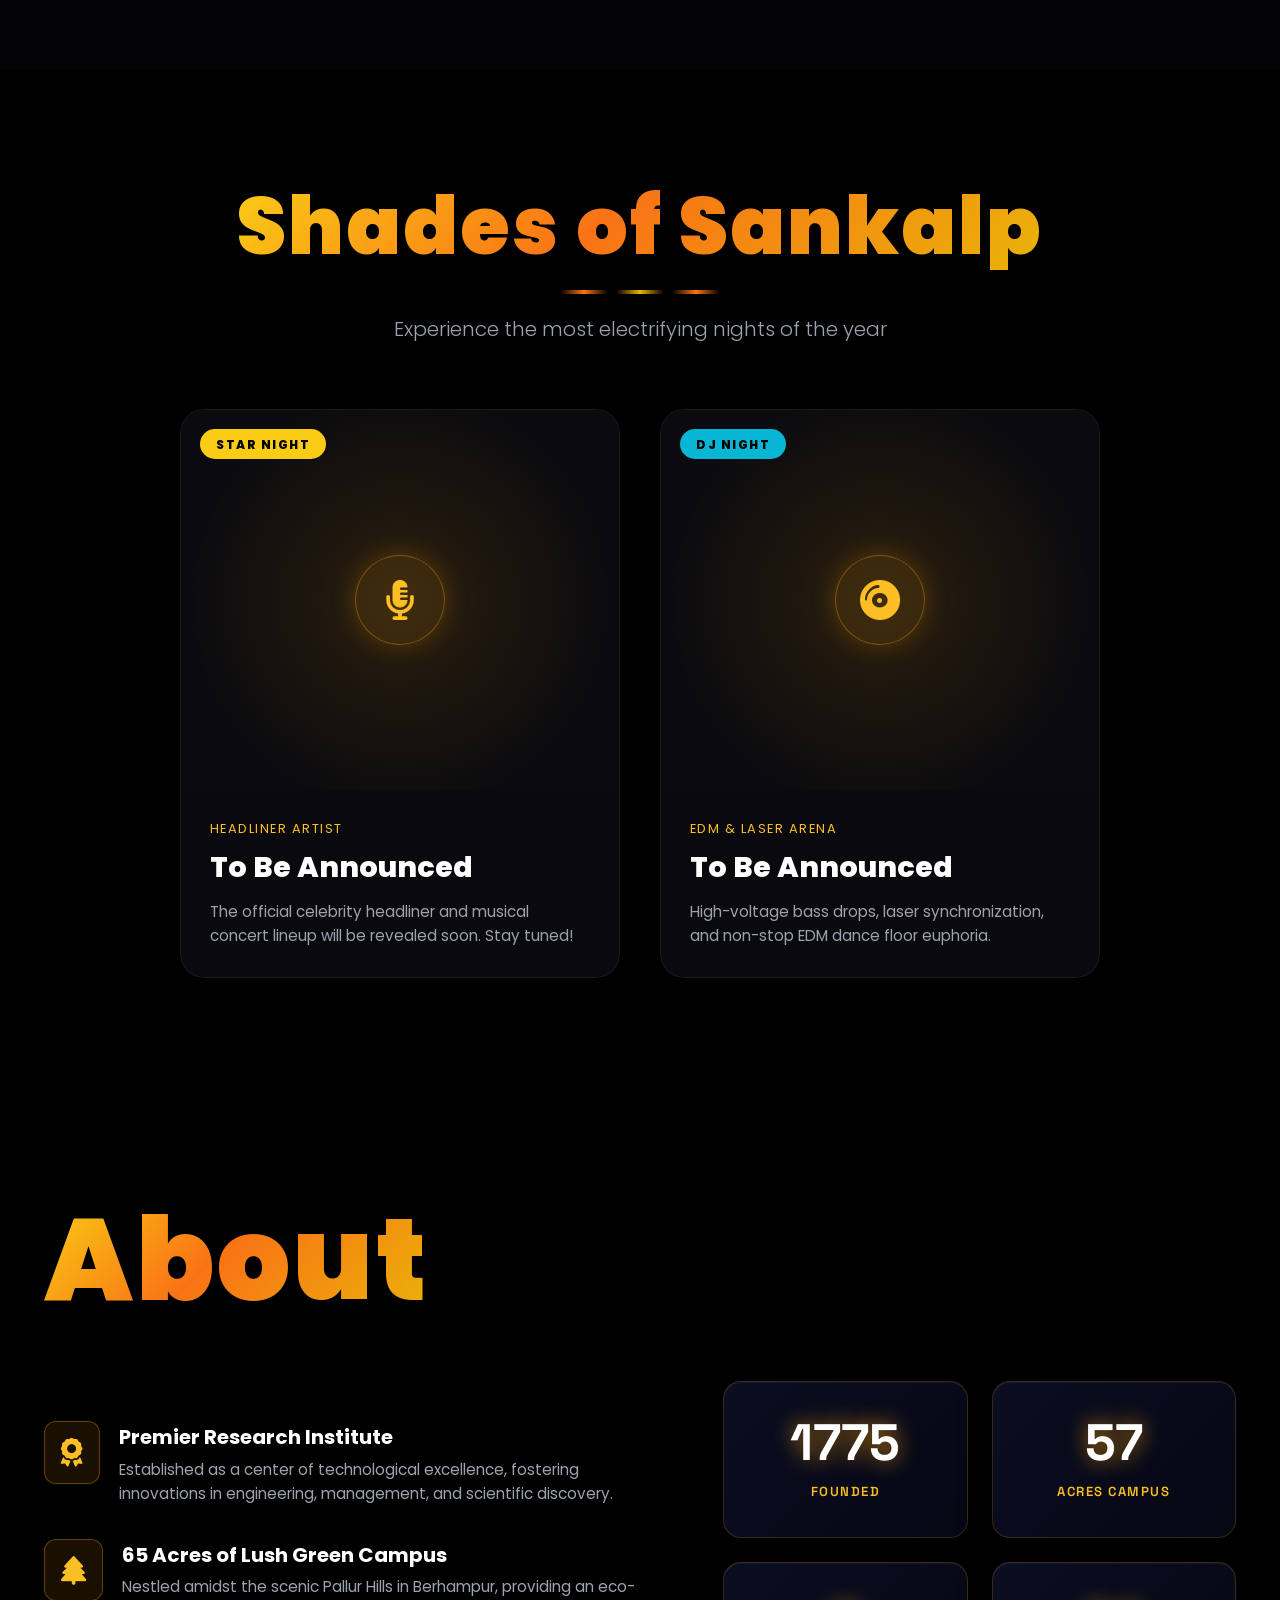
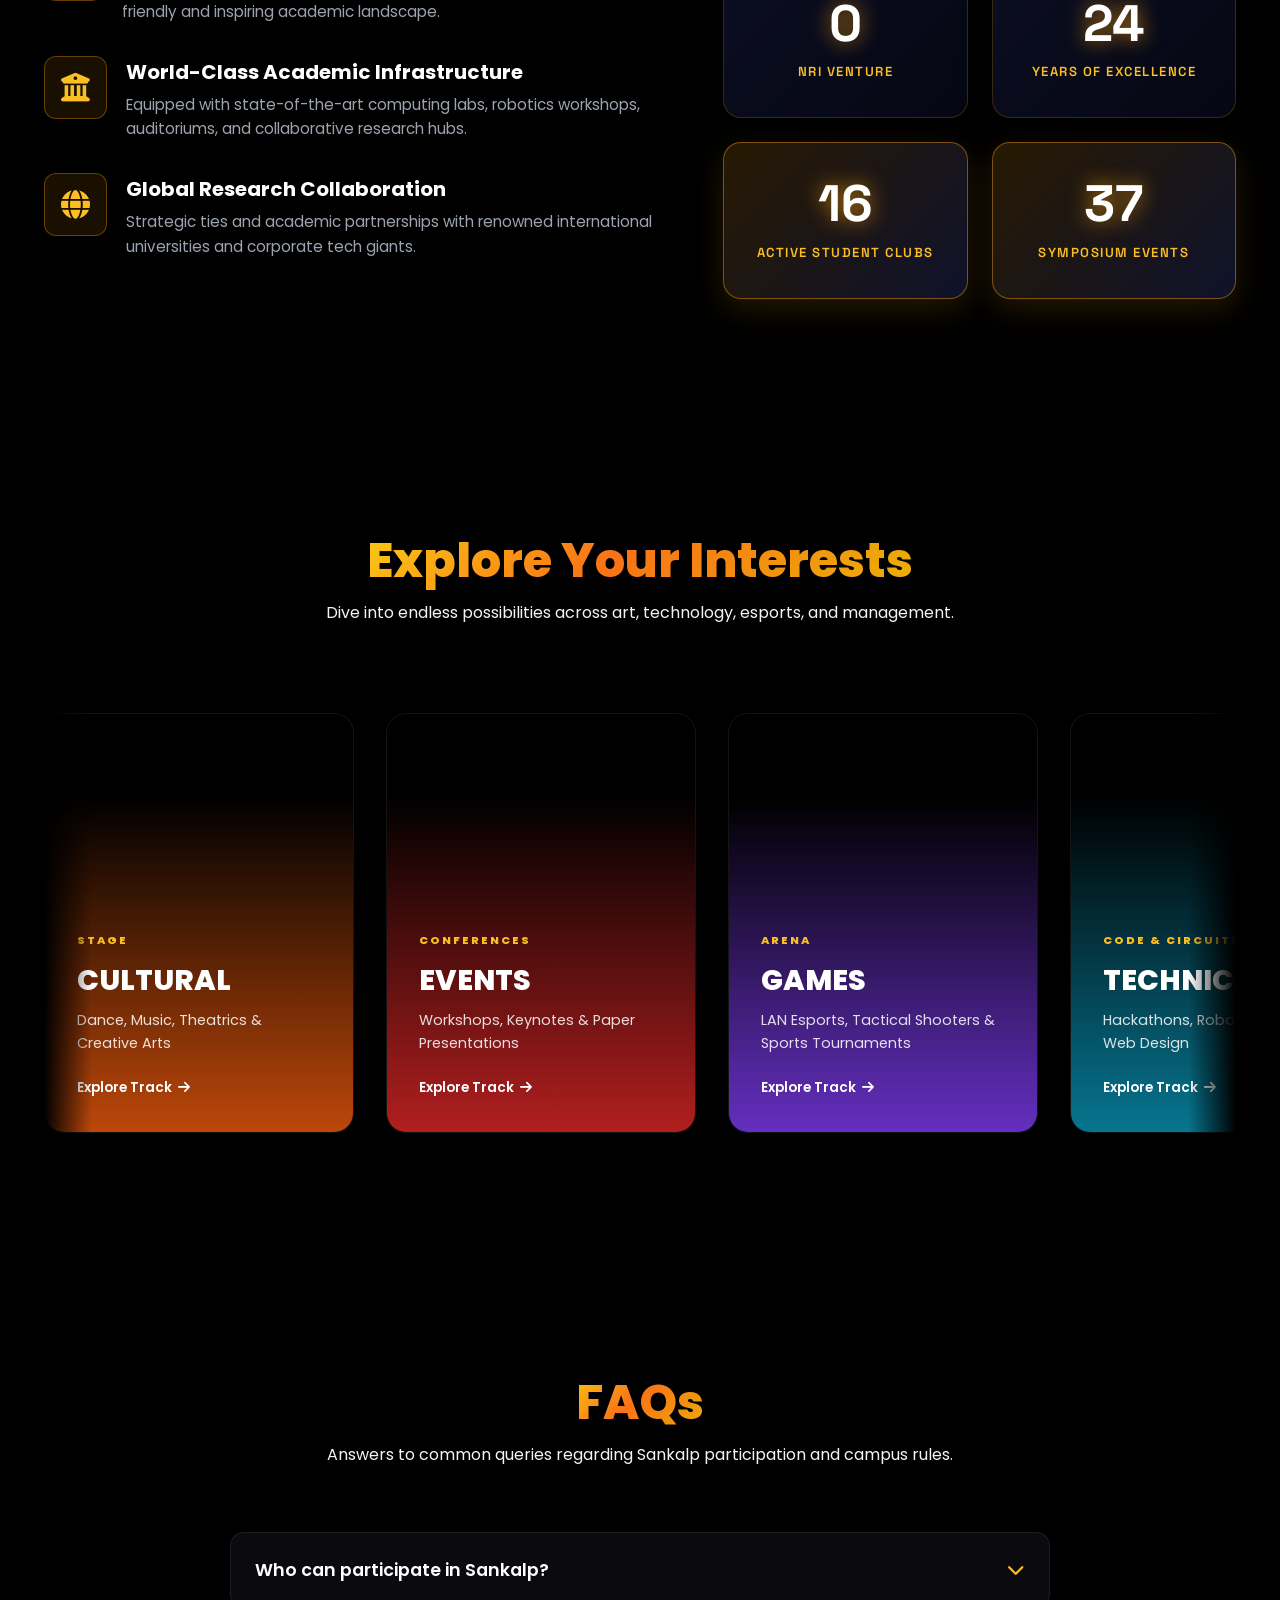
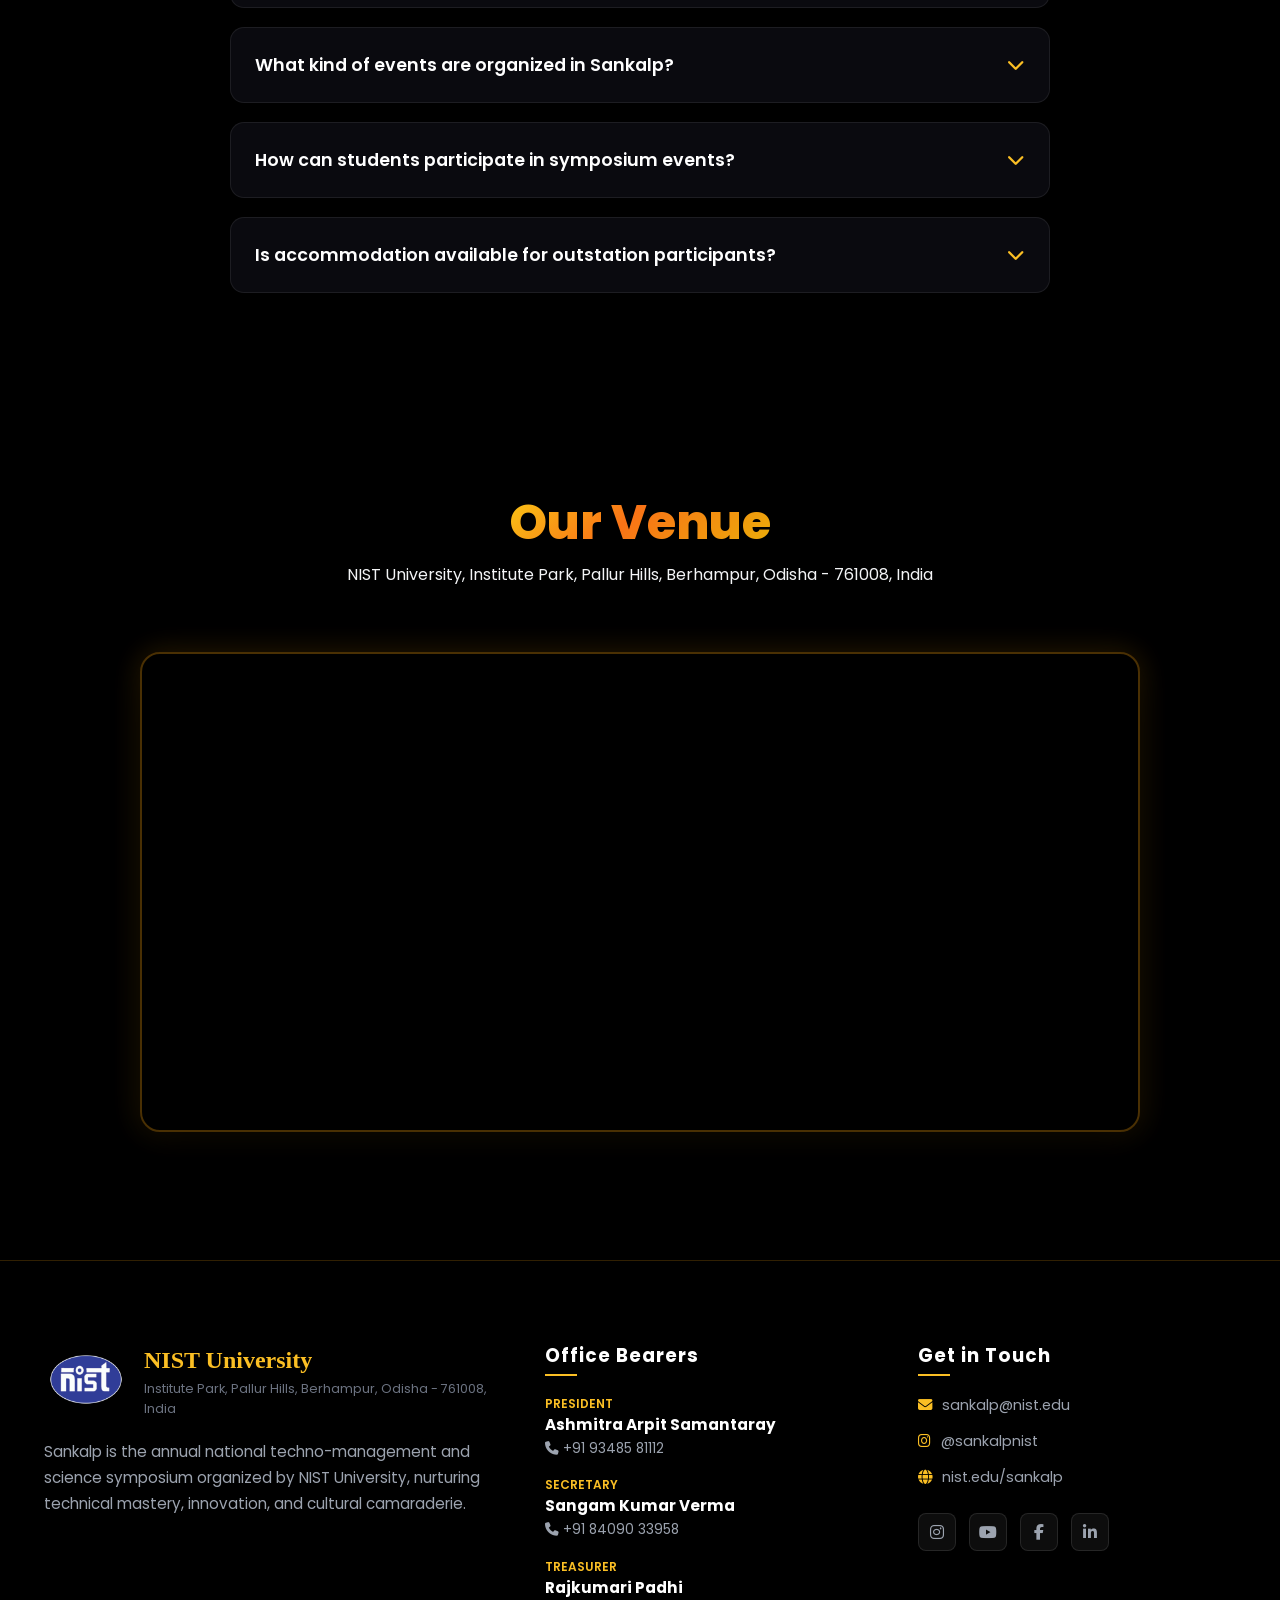
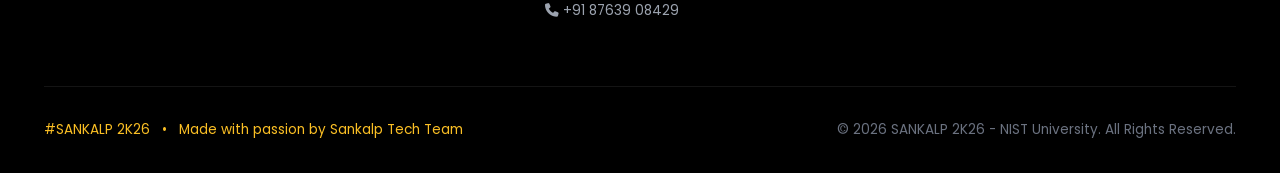
==== commit e1391cf2: "fix(home): remove decorative marble lightning background overlay" ====
--- a/Frontend/index.html
+++ b/Frontend/index.html
@@ -180,11 +180,6 @@
           <div class="events-theme-overlay"></div>
         </div>
 
-        <!-- Decorative Golden Border Overlay -->
-        <div class="hero-decorative-wrap">
-          <img src="assets/images/decorative_border.png" alt="Decorative Border" class="hero-decorative-border">
-        </div>
-
         <!-- Hero Centerpiece: Official Sankalp Logo (No theme logo in center) -->
         <div class="hero-center-wrap">
           <div class="hero-glow-halo"></div>
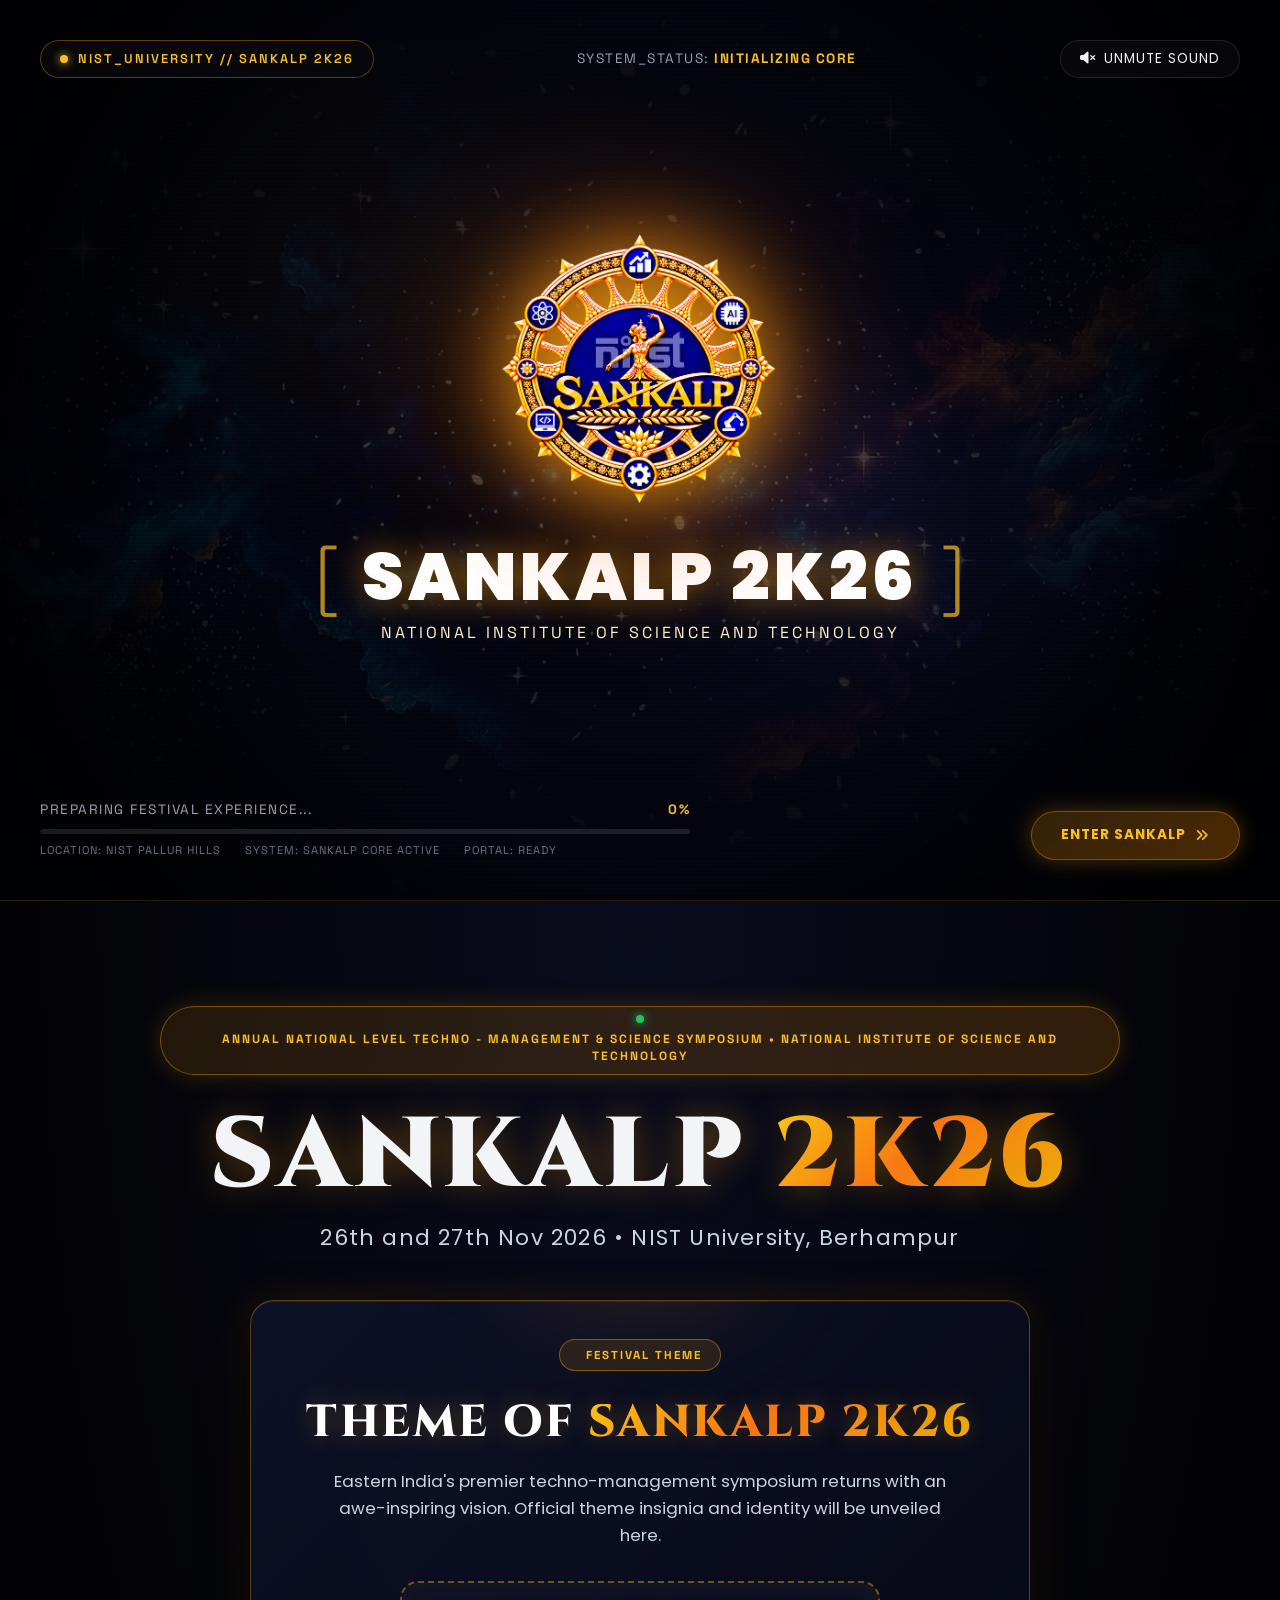
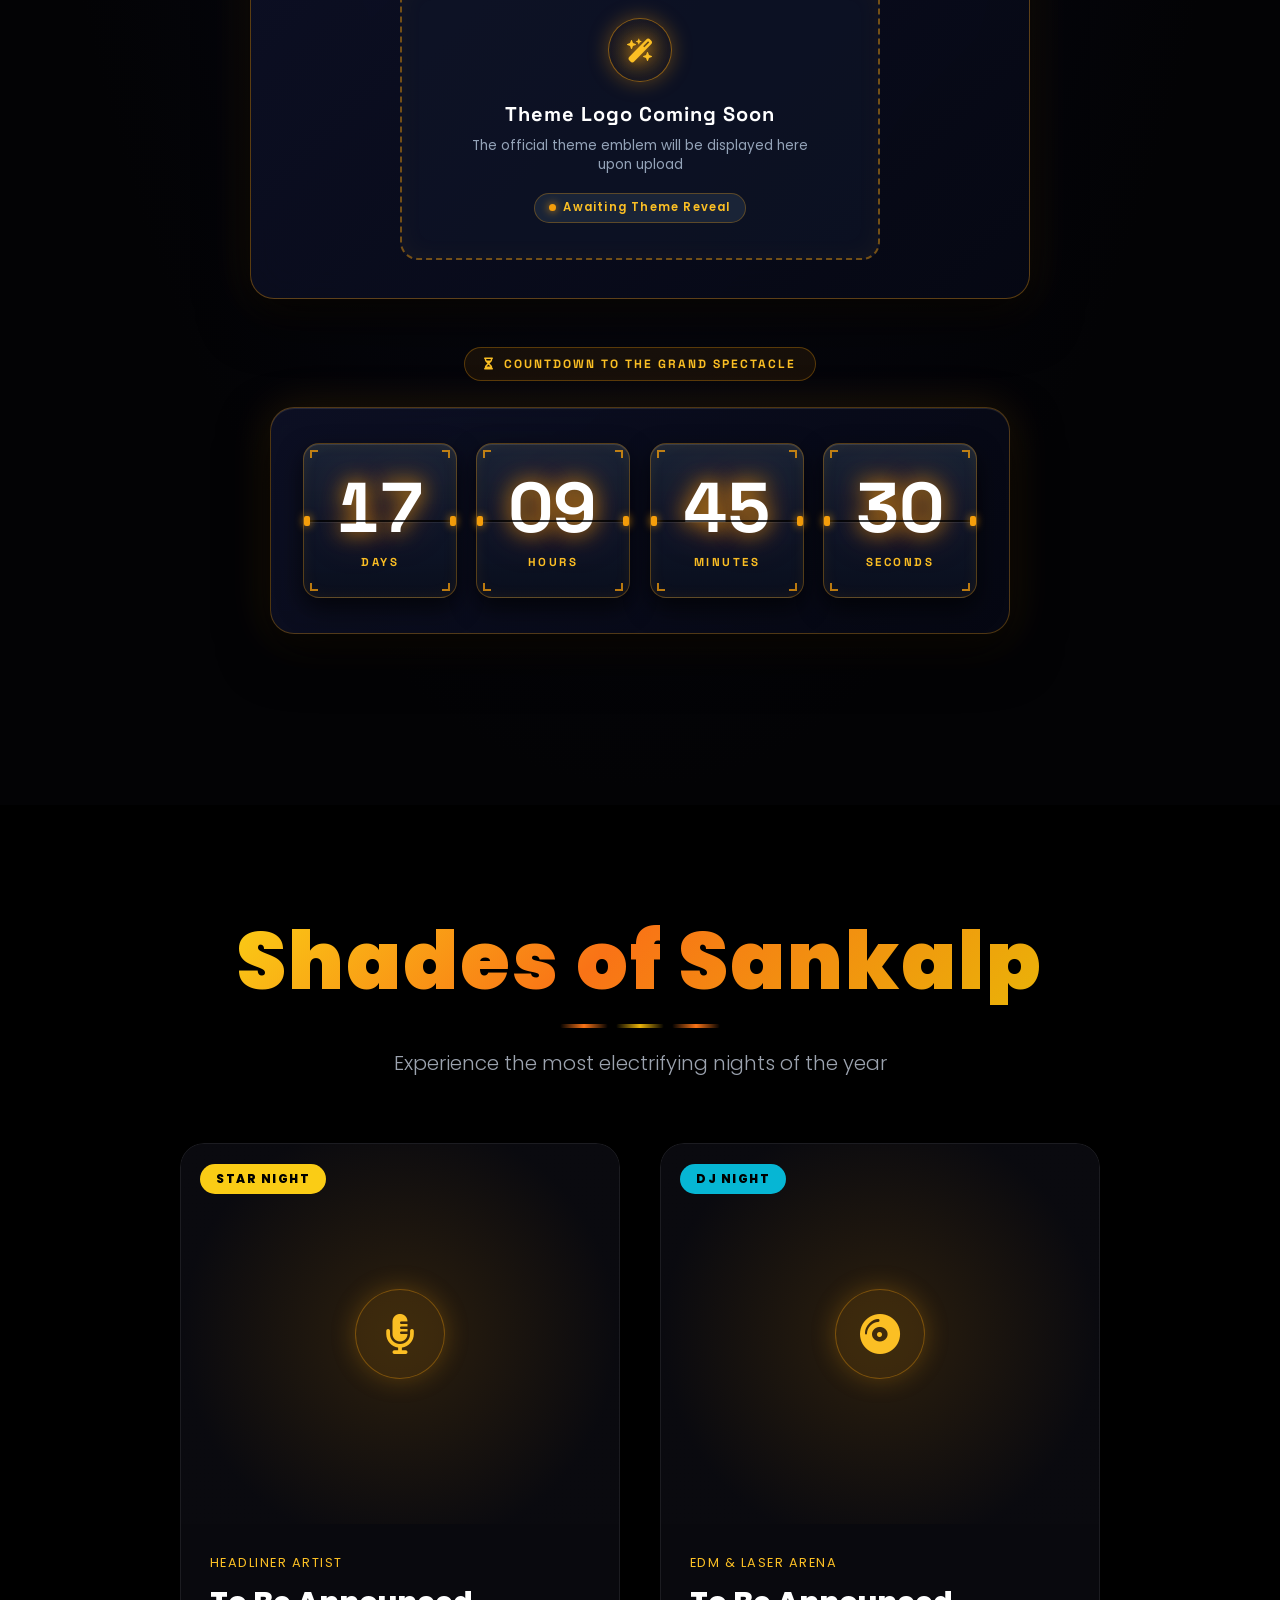
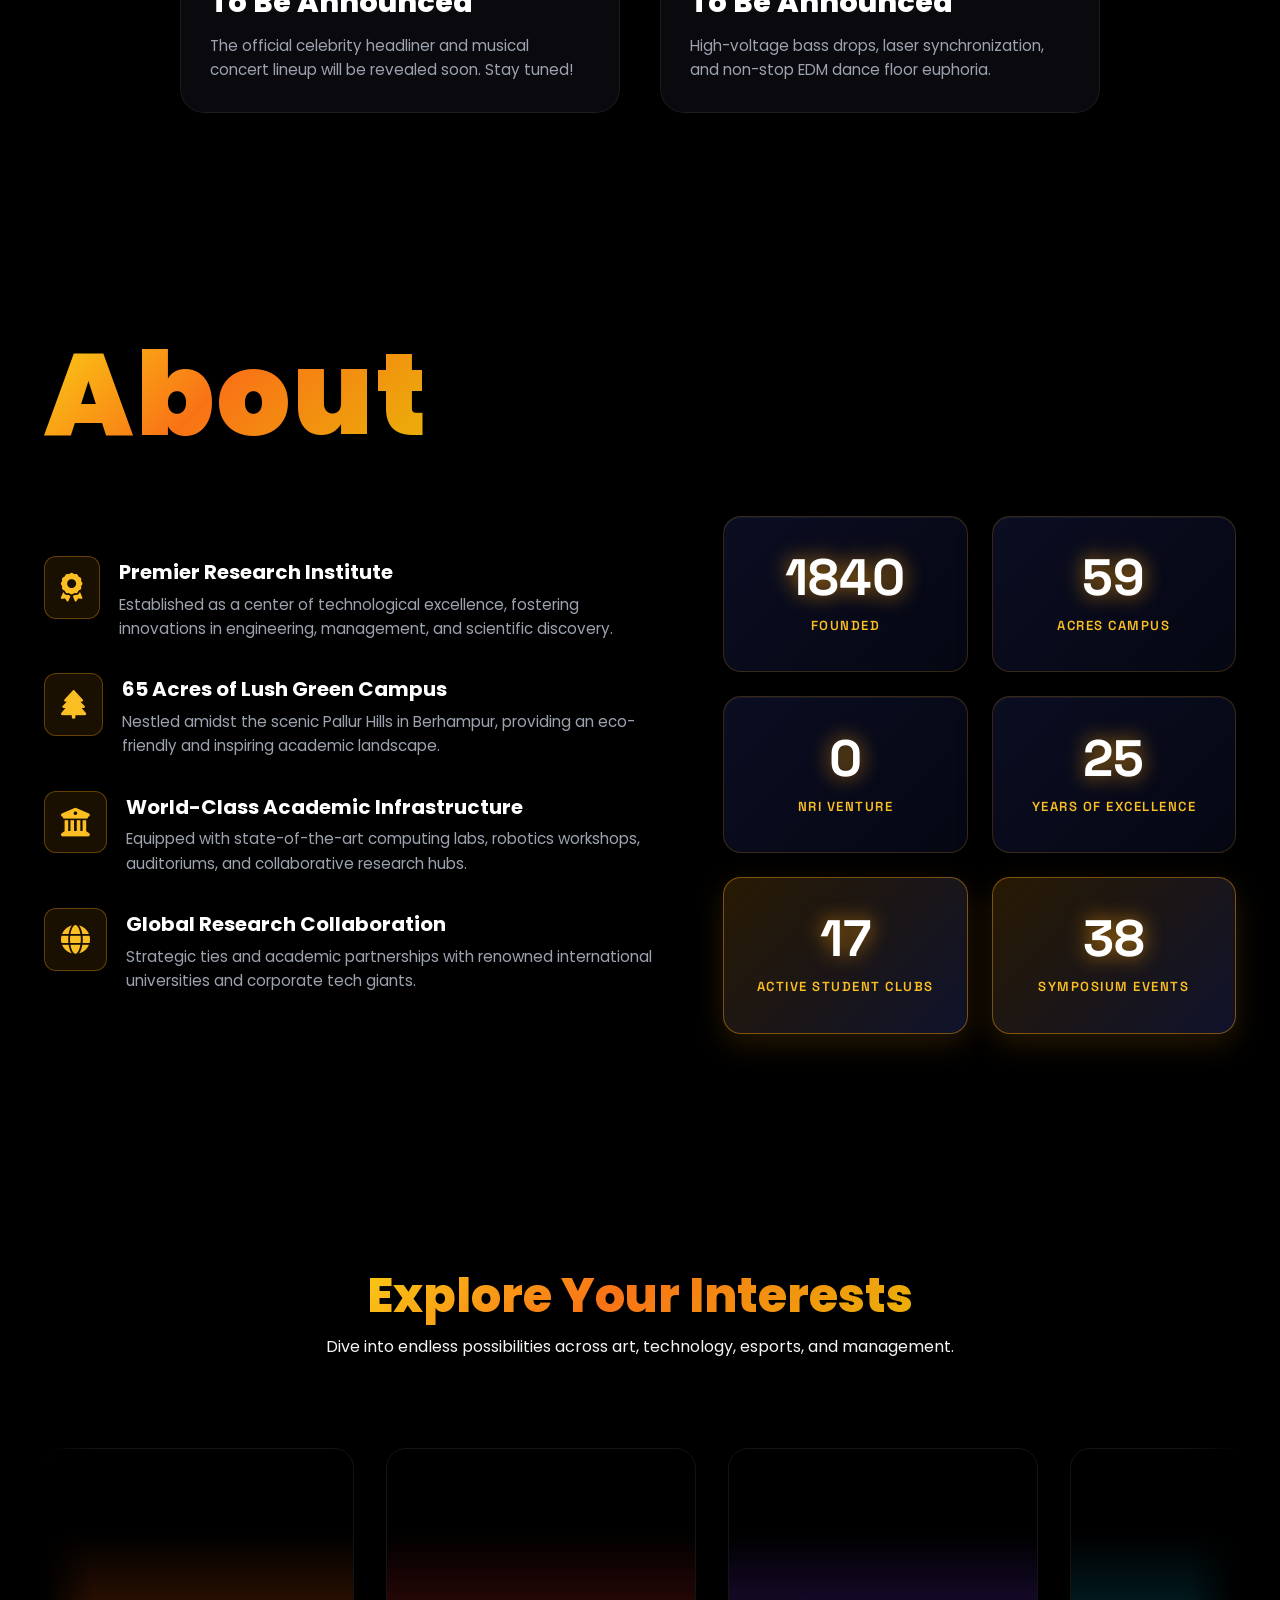
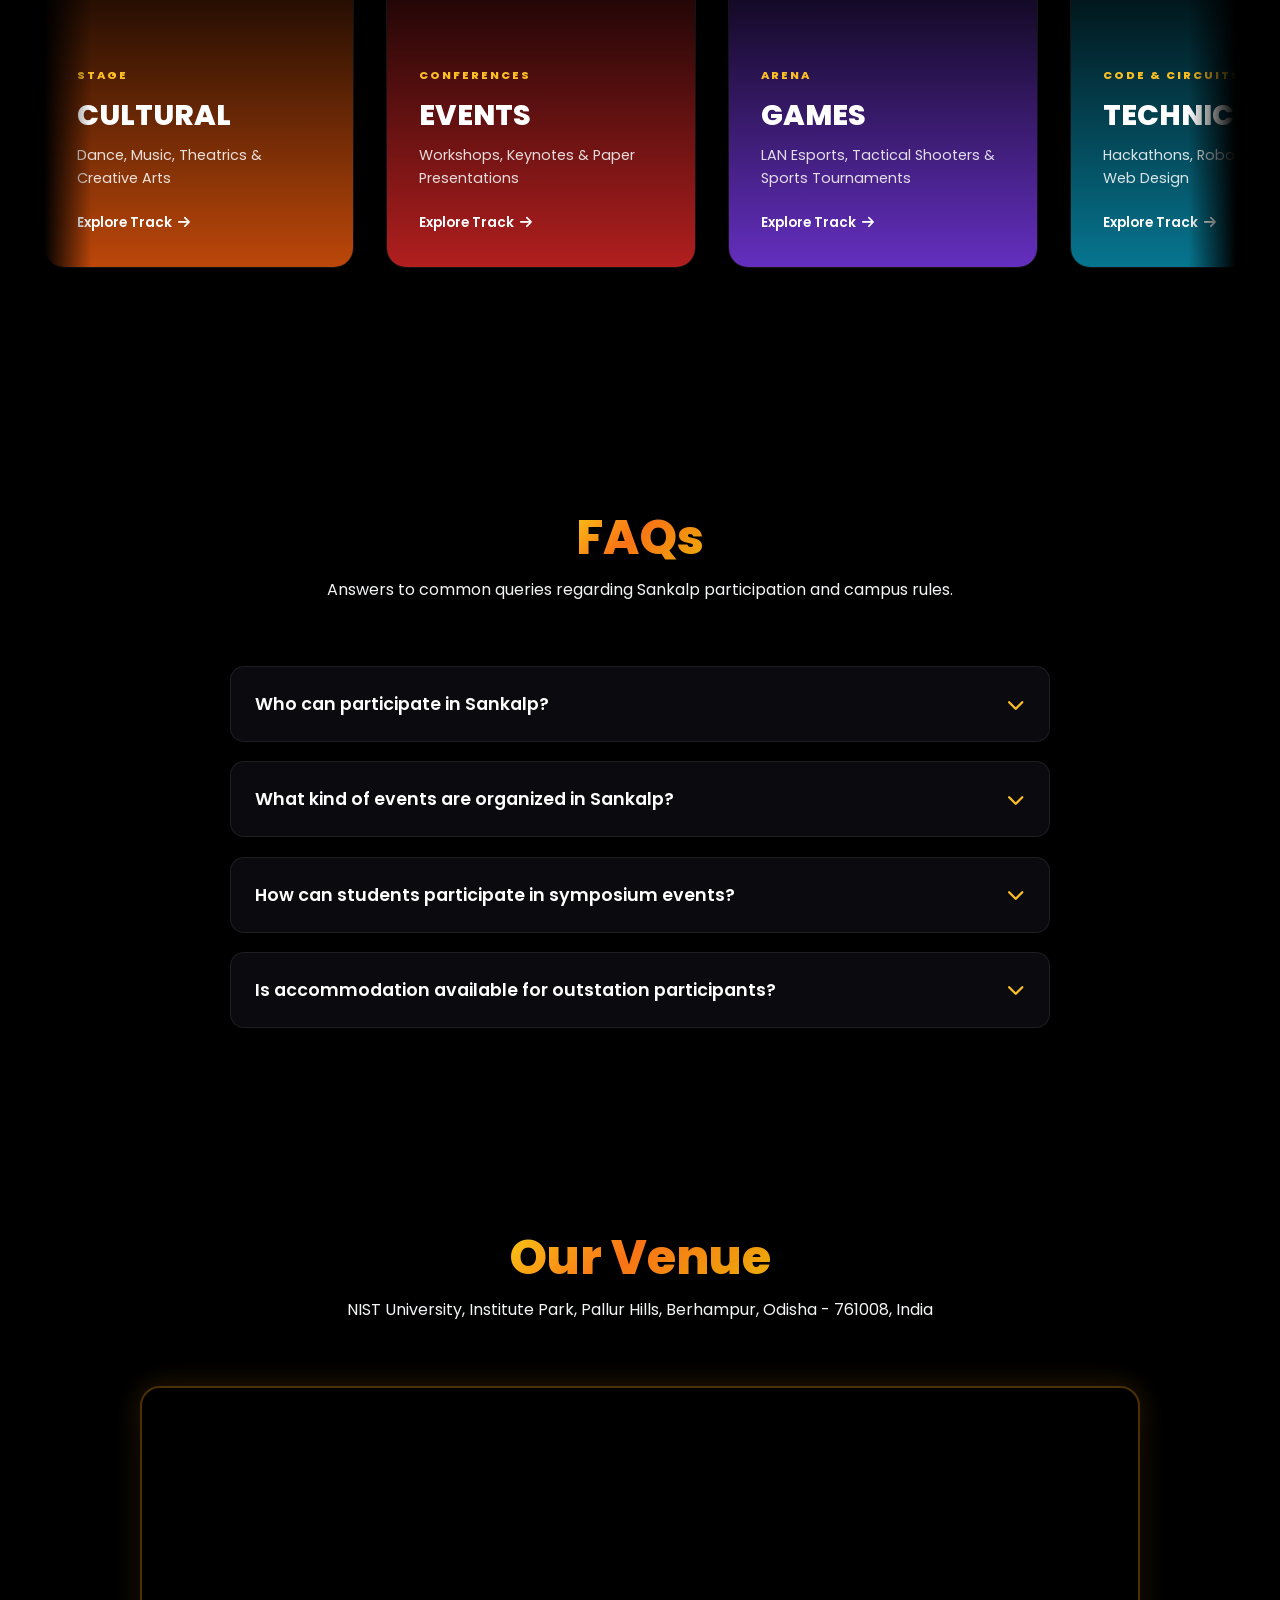
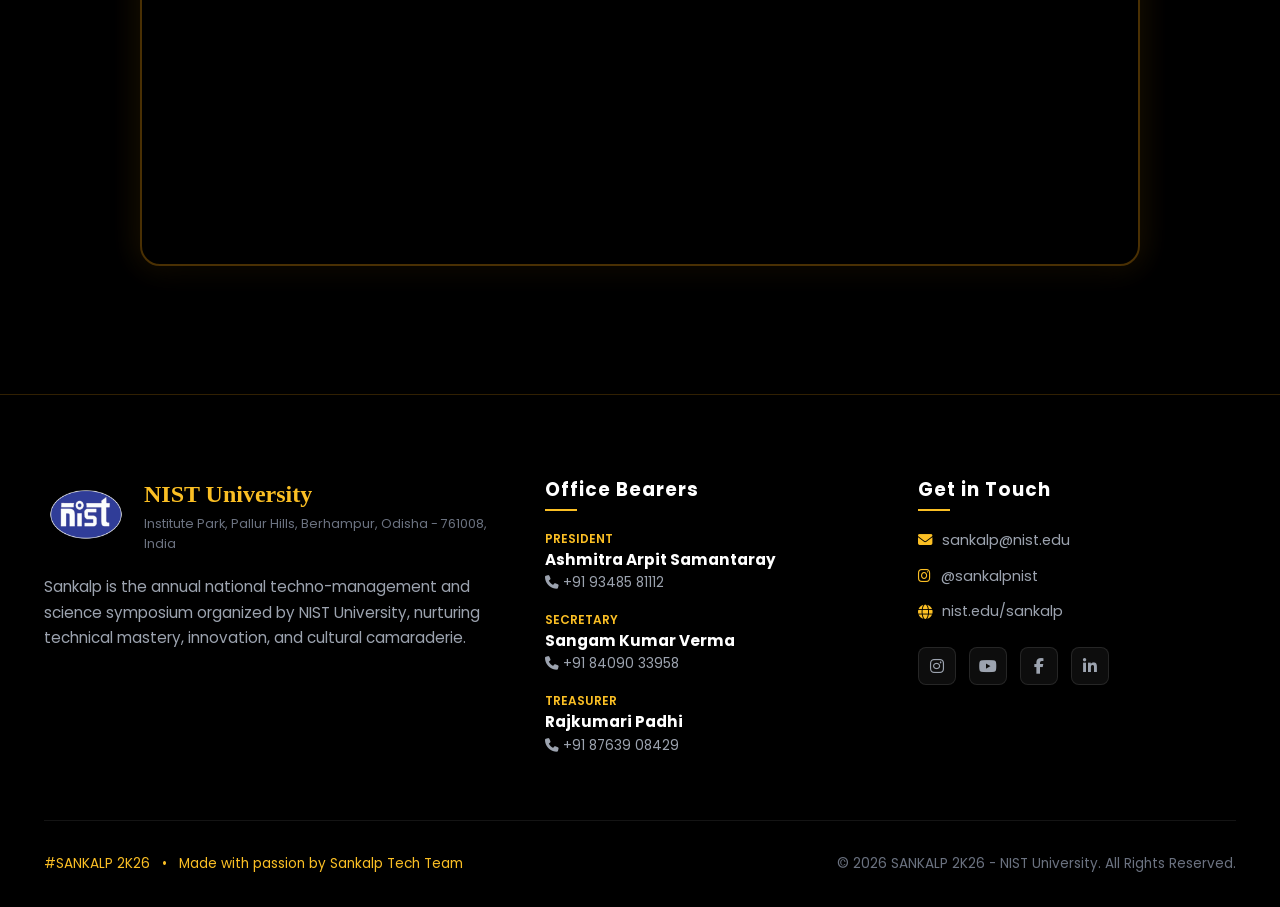
==== commit e394ef09: "feat: add theme section, bottom-to-top dice roll, updated symposium badge, and committee leads" ====
--- a/Frontend/index.html
+++ b/Frontend/index.html
@@ -192,13 +192,50 @@
         <div class="container text-center">
           <div class="fest-edition-badge reveal-on-scroll">
             <span class="edition-pulse"></span>
-            <span>ANNUAL NATIONAL LEVEL TECHNO - MANAGEMENT &amp; SCIENCE SYMPOSIUM</span>
+            <span>ANNUAL NATIONAL LEVEL TECHNO - MANAGEMENT &amp; SCIENCE SYMPOSIUM &bull; NATIONAL INSTITUTE OF SCIENCE AND TECHNOLOGY</span>
           </div>
           
           <h1 class="sankalp-main-heading reveal-on-scroll delay-1">
             SANKALP <span class="gold-gradient-text">2K26</span>
           </h1>
           <p class="sankalp-subheading reveal-on-scroll delay-2">26th and 27th Nov 2026 &bull; NIST University, Berhampur</p>
+
+          <!-- NEW SECTION: THEME OF SANKALP 2K26 (Pre-wired for theme logo upload) -->
+          <div class="sankalp-theme-showcase reveal-on-scroll delay-2" id="theme-showcase">
+            <div class="theme-showcase-box">
+              <div class="theme-glow-aura"></div>
+              <div class="theme-box-content">
+                <div class="theme-top-pill">
+                  <i class="fa-solid fa-sparkles"></i>
+                  <span>FESTIVAL THEME</span>
+                </div>
+                <h2 class="theme-box-title">THEME OF <span class="gold-gradient-text">SANKALP 2K26</span></h2>
+                <p class="theme-box-desc">Eastern India's premier techno-management symposium returns with an awe-inspiring vision. Official theme insignia and identity will be unveiled here.</p>
+                
+                <!-- Theme Logo Showcase Stage: Pre-configured for user logo upload -->
+                <div class="theme-logo-stage" id="theme-logo-stage">
+                  <div class="theme-logo-placeholder" id="theme-logo-placeholder">
+                    <div class="theme-ring-glow">
+                      <i class="fa-solid fa-wand-magic-sparkles theme-sparkle-icon"></i>
+                    </div>
+                    <h4 class="theme-placeholder-title">Theme Logo Coming Soon</h4>
+                    <p class="theme-placeholder-sub">The official theme emblem will be displayed here upon upload</p>
+                    <span class="theme-status-tag">
+                      <span class="status-live-beacon"></span> Awaiting Theme Reveal
+                    </span>
+                  </div>
+                  <!-- Logo image ready: When you upload your logo, set src and it will display automatically -->
+                  <img src="" alt="Theme of Sankalp 2K26" class="theme-loaded-logo" id="theme-loaded-logo" style="display: none;">
+                </div>
+              </div>
+            </div>
+          </div>
+
+          <!-- Section Label for Hologram Countdown Timer -->
+          <div class="countdown-section-label reveal-on-scroll delay-3">
+            <i class="fa-solid fa-hourglass-half"></i>
+            <span>COUNTDOWN TO THE GRAND SPECTACLE</span>
+          </div>
 
           <!-- Hologram Glass Countdown Panel with 3D Split-Box Effect -->
           <div class="hologram-countdown-panel reveal-scale delay-3">
--- a/Frontend/style.css
+++ b/Frontend/style.css
@@ -986,15 +986,20 @@
 .fest-edition-badge {
   display: inline-flex;
   align-items: center;
-  gap: 0.65rem;
-  padding: 0.45rem 1.4rem;
+  justify-content: center;
+  flex-wrap: wrap;
+  gap: 0.5rem 0.8rem;
+  max-width: 960px;
+  line-height: 1.45;
+  text-align: center;
+  padding: 0.5rem 1.4rem;
   border-radius: 999px;
   background: linear-gradient(135deg, rgba(245, 158, 11, 0.12) 0%, rgba(217, 119, 6, 0.22) 100%);
   border: 1px solid rgba(245, 158, 11, 0.4);
   font-family: 'Space Grotesk', sans-serif;
   font-size: 0.75rem;
   font-weight: 700;
-  letter-spacing: 2.5px;
+  letter-spacing: 2px;
   color: #fbbf24;
   margin-bottom: 1.8rem;
   box-shadow: 0 0 25px rgba(245, 158, 11, 0.2);
@@ -1007,6 +1012,7 @@
   background: #22c55e;
   box-shadow: 0 0 10px #22c55e;
   animation: greenPulse 2s infinite;
+  flex-shrink: 0;
 }
 
 @keyframes greenPulse {
@@ -1027,9 +1033,207 @@
 .sankalp-subheading {
   color: #cbd5e1;
   font-size: clamp(1rem, 2.2vw, 1.35rem);
-  margin-bottom: 3.2rem;
+  margin-bottom: 2.8rem;
   font-weight: 400;
   letter-spacing: 1.2px;
+}
+
+/* SECTION: THEME OF SANKALP 2K26 (Showcase Panel) */
+.sankalp-theme-showcase {
+  max-width: 780px;
+  margin: 0 auto 3rem;
+  position: relative;
+}
+
+.theme-showcase-box {
+  position: relative;
+  border-radius: 24px;
+  background: linear-gradient(135deg, rgba(16, 20, 45, 0.82) 0%, rgba(6, 8, 20, 0.95) 100%);
+  backdrop-filter: blur(20px);
+  -webkit-backdrop-filter: blur(20px);
+  border: 1px solid rgba(245, 158, 11, 0.35);
+  padding: 2.4rem 2rem;
+  box-shadow: 0 20px 50px rgba(0, 0, 0, 0.8), 0 0 45px rgba(245, 158, 11, 0.12), inset 0 1px 0 rgba(255, 255, 255, 0.08);
+  overflow: hidden;
+}
+
+.theme-glow-aura {
+  position: absolute;
+  top: -40%;
+  left: 50%;
+  transform: translateX(-50%);
+  width: 420px;
+  height: 280px;
+  background: radial-gradient(circle, rgba(245, 158, 11, 0.18) 0%, rgba(217, 119, 6, 0.06) 50%, transparent 75%);
+  filter: blur(40px);
+  pointer-events: none;
+}
+
+.theme-box-content {
+  position: relative;
+  z-index: 2;
+  display: flex;
+  flex-direction: column;
+  align-items: center;
+}
+
+.theme-top-pill {
+  display: inline-flex;
+  align-items: center;
+  gap: 0.5rem;
+  padding: 0.35rem 1.1rem;
+  border-radius: 999px;
+  background: rgba(245, 158, 11, 0.12);
+  border: 1px solid rgba(245, 158, 11, 0.45);
+  font-family: 'Space Grotesk', sans-serif;
+  font-size: 0.72rem;
+  font-weight: 700;
+  letter-spacing: 2px;
+  color: #fbbf24;
+  margin-bottom: 1rem;
+}
+
+.theme-box-title {
+  font-family: 'Cinzel', serif;
+  font-size: clamp(1.8rem, 4vw, 2.8rem);
+  font-weight: 800;
+  letter-spacing: 2.5px;
+  color: #fff;
+  margin-bottom: 0.6rem;
+  text-shadow: 0 0 25px rgba(245, 158, 11, 0.3);
+}
+
+.theme-box-desc {
+  color: #cbd5e1;
+  font-size: clamp(0.9rem, 1.8vw, 1.05rem);
+  max-width: 620px;
+  line-height: 1.6;
+  margin-bottom: 2rem;
+}
+
+/* Theme Logo Showcase Stage: Pre-configured for user logo upload */
+.theme-logo-stage {
+  width: 100%;
+  max-width: 480px;
+  min-height: 200px;
+  display: flex;
+  align-items: center;
+  justify-content: center;
+  position: relative;
+}
+
+.theme-logo-placeholder {
+  width: 100%;
+  padding: 2.2rem 1.6rem;
+  border-radius: 18px;
+  background: rgba(15, 23, 42, 0.6);
+  border: 2px dashed rgba(245, 158, 11, 0.45);
+  display: flex;
+  flex-direction: column;
+  align-items: center;
+  justify-content: center;
+  text-align: center;
+  box-shadow: inset 0 0 25px rgba(245, 158, 11, 0.05);
+  transition: border-color 0.3s ease, box-shadow 0.3s ease;
+}
+
+.theme-logo-placeholder:hover {
+  border-color: rgba(251, 191, 36, 0.8);
+  box-shadow: inset 0 0 35px rgba(245, 158, 11, 0.12), 0 0 25px rgba(245, 158, 11, 0.2);
+}
+
+.theme-ring-glow {
+  width: 64px;
+  height: 64px;
+  border-radius: 50%;
+  background: radial-gradient(circle, rgba(245, 158, 11, 0.25) 0%, rgba(245, 158, 11, 0.05) 70%);
+  border: 1px solid rgba(245, 158, 11, 0.5);
+  display: flex;
+  align-items: center;
+  justify-content: center;
+  margin-bottom: 1rem;
+  box-shadow: 0 0 20px rgba(245, 158, 11, 0.35);
+  animation: themeRingPulse 3s infinite ease-in-out;
+}
+
+@keyframes themeRingPulse {
+  0%, 100% { transform: scale(1); box-shadow: 0 0 20px rgba(245, 158, 11, 0.35); }
+  50% { transform: scale(1.08); box-shadow: 0 0 32px rgba(245, 158, 11, 0.6); }
+}
+
+.theme-sparkle-icon {
+  font-size: 1.5rem;
+  color: #fbbf24;
+  filter: drop-shadow(0 0 8px rgba(245, 158, 11, 0.8));
+}
+
+.theme-placeholder-title {
+  font-family: 'Space Grotesk', sans-serif;
+  font-size: 1.25rem;
+  font-weight: 700;
+  color: #fff;
+  letter-spacing: 1px;
+  margin-bottom: 0.35rem;
+}
+
+.theme-placeholder-sub {
+  font-size: 0.85rem;
+  color: #94a3b8;
+  max-width: 360px;
+  margin-bottom: 1.1rem;
+  line-height: 1.45;
+}
+
+.theme-status-tag {
+  display: inline-flex;
+  align-items: center;
+  gap: 0.45rem;
+  padding: 0.3rem 0.9rem;
+  border-radius: 999px;
+  background: rgba(30, 41, 59, 0.85);
+  border: 1px solid rgba(245, 158, 11, 0.3);
+  font-size: 0.72rem;
+  font-weight: 600;
+  letter-spacing: 1.2px;
+  color: #fbbf24;
+}
+
+.status-live-beacon {
+  width: 7px;
+  height: 7px;
+  border-radius: 50%;
+  background: #f59e0b;
+  box-shadow: 0 0 8px #f59e0b;
+  animation: greenPulse 1.8s infinite;
+}
+
+/* User-uploaded logo style (once populated) */
+.theme-loaded-logo {
+  max-width: 320px;
+  max-height: 220px;
+  object-fit: contain;
+  filter: drop-shadow(0 0 25px rgba(245, 158, 11, 0.5));
+  transition: transform 0.35s ease;
+}
+.theme-loaded-logo:hover {
+  transform: scale(1.04);
+}
+
+/* Countdown Section Sub-label */
+.countdown-section-label {
+  display: inline-flex;
+  align-items: center;
+  gap: 0.6rem;
+  padding: 0.4rem 1.2rem;
+  border-radius: 999px;
+  background: rgba(245, 158, 11, 0.08);
+  border: 1px solid rgba(245, 158, 11, 0.3);
+  font-family: 'Space Grotesk', sans-serif;
+  font-size: 0.75rem;
+  font-weight: 700;
+  letter-spacing: 2px;
+  color: #fbbf24;
+  margin-bottom: 1.6rem;
 }
 
 /* Hologram Countdown Panel */
@@ -1067,6 +1271,7 @@
   display: grid;
   grid-template-columns: repeat(4, 1fr);
   gap: 1.2rem;
+  perspective: 1200px;
 }
 
 .countdown-box {
@@ -1080,15 +1285,17 @@
   box-shadow: 0 10px 25px rgba(0, 0, 0, 0.65), inset 0 1px 0 rgba(255, 255, 255, 0.1), inset 0 0 15px rgba(245, 158, 11, 0.08);
   padding: 1.6rem 0.9rem;
   border-radius: 16px;
-  transition: transform 0.3s cubic-bezier(0.2, 0.8, 0.2, 1), box-shadow 0.3s ease, border-color 0.3s ease;
-  overflow: hidden;
+  transition: transform 0.35s cubic-bezier(0.2, 0.8, 0.2, 1), box-shadow 0.35s ease, border-color 0.35s ease;
   user-select: none;
+  cursor: pointer;
+  transform-style: preserve-3d;
+  will-change: transform;
 }
 
 .countdown-box:hover {
-  transform: translateY(-5px);
-  border-color: rgba(245, 158, 11, 0.75);
-  box-shadow: 0 16px 36px rgba(245, 158, 11, 0.35), inset 0 0 20px rgba(245, 158, 11, 0.2);
+  transform: perspective(900px) translate3d(0, -10px, 25px) rotateX(-14deg) rotateY(12deg);
+  border-color: rgba(245, 158, 11, 0.85);
+  box-shadow: 0 20px 40px rgba(0, 0, 0, 0.8), 0 0 28px rgba(245, 158, 11, 0.4);
 }
 
 /* Split-box flap horizontal line */
@@ -1139,58 +1346,81 @@
   display: flex;
   align-items: center;
   justify-content: center;
-  overflow: hidden;
   height: clamp(3.2rem, 7vw, 5.2rem);
-  perspective: 500px;
-}
-
-/* 3D Box tick keyframe on time change - 3D rolling drum impact */
+  perspective: 600px;
+}
+
+/* 3D Dice Roll Animation: Box leaps, tumbles in 3D through air and bounces like rolling dice */
 .countdown-box.box-ticking {
-  animation: boxRolling3D 0.55s cubic-bezier(0.2, 0.9, 0.3, 1.2);
+  animation: diceRoll3D 0.52s cubic-bezier(0.2, 0.9, 0.3, 1.25);
   border-color: rgba(251, 191, 36, 0.95);
+  z-index: 10;
 }
 
 .countdown-box.box-ticking .count-digit {
-  animation: digitRollDown 0.55s cubic-bezier(0.18, 0.89, 0.32, 1.28);
-}
-
-@keyframes boxRolling3D {
+  animation: diceDigitLand 0.52s cubic-bezier(0.18, 0.89, 0.32, 1.28);
+}
+
+@keyframes diceRoll3D {
   0% {
-    transform: perspective(600px) rotateX(0deg) scale(1);
+    transform: perspective(800px) translate3d(0, 0, 0) rotateX(0deg) rotateY(0deg) rotateZ(0deg) scale(1);
     box-shadow: 0 10px 25px rgba(0, 0, 0, 0.65);
+    border-color: rgba(245, 158, 11, 0.32);
   }
-  30% {
-    transform: perspective(600px) rotateX(-16deg) scale(1.04);
-    box-shadow: 0 22px 45px rgba(245, 158, 11, 0.55), inset 0 0 25px rgba(245, 158, 11, 0.35);
+  22% {
+    /* Bottom kicks forward/upward, rolling from bottom to top into the air */
+    transform: perspective(800px) translate3d(-3px, -28px, 48px) rotateX(36deg) rotateY(-18deg) rotateZ(8deg) scale(1.1);
+    box-shadow: 0 32px 64px rgba(0, 0, 0, 0.85), 0 0 35px rgba(245, 158, 11, 0.7);
+    border-color: rgba(251, 191, 36, 1);
   }
-  65% {
-    transform: perspective(600px) rotateX(8deg) scale(1.02);
+  48% {
+    /* Apex of bottom-to-top tumble: rolls over top edge with torque reversal */
+    transform: perspective(800px) translate3d(2px, -15px, 28px) rotateX(-24deg) rotateY(16deg) rotateZ(-6deg) scale(1.05);
+    box-shadow: 0 22px 45px rgba(0, 0, 0, 0.75), 0 0 25px rgba(245, 158, 11, 0.5);
+  }
+  72% {
+    /* Falling to surface with residual bottom-to-top momentum */
+    transform: perspective(800px) translate3d(-1px, -4px, 12px) rotateX(10deg) rotateY(-6deg) rotateZ(2deg) scale(1.02);
+  }
+  86% {
+    /* Table impact squash */
+    transform: perspective(800px) translate3d(0, 5px, 0) rotateX(-6deg) rotateY(3deg) scale(0.97);
+    box-shadow: 0 6px 15px rgba(0, 0, 0, 0.9), 0 0 20px rgba(245, 158, 11, 0.4);
+  }
+  94% {
+    /* Micro elastic rebound settling */
+    transform: perspective(800px) translate3d(0, -2px, 0) rotateX(2deg) scale(1.01);
   }
   100% {
-    transform: perspective(600px) rotateX(0deg) scale(1);
+    /* Solidly settled face-up */
+    transform: perspective(800px) translate3d(0, 0, 0) rotateX(0deg) rotateY(0deg) rotateZ(0deg) scale(1);
     box-shadow: 0 10px 25px rgba(0, 0, 0, 0.65);
+    border-color: rgba(245, 158, 11, 0.32);
   }
 }
 
-@keyframes digitRollDown {
+@keyframes diceDigitLand {
   0% {
-    transform: translateY(-90%) rotateX(70deg) scale(0.85);
+    /* Digit enters rolling UP from the bottom */
+    transform: scale(0.75) translateY(36px) rotateX(-50deg);
     opacity: 0.15;
-    filter: blur(4px);
+    filter: blur(3px);
   }
-  45% {
+  38% {
+    /* Apex of bottom-to-top roll with intense amber glow */
+    transform: scale(1.15) translateY(-6px) rotateX(15deg);
     opacity: 1;
-    filter: blur(0px);
+    color: #fef08a;
+    filter: blur(0px) drop-shadow(0 0 25px rgba(245, 158, 11, 1));
   }
-  75% {
-    transform: translateY(12%) rotateX(-14deg) scale(1.06);
-    color: #fef08a;
+  72% {
+    transform: scale(0.96) translateY(2px) rotateX(-5deg);
   }
   100% {
-    transform: translateY(0) rotateX(0deg) scale(1);
+    transform: scale(1) translateY(0) rotateX(0deg);
     opacity: 1;
     color: #fff;
-    filter: drop-shadow(0 0 18px rgba(245, 158, 11, 0.85));
+    filter: drop-shadow(0 0 15px rgba(245, 158, 11, 0.8));
   }
 }
 
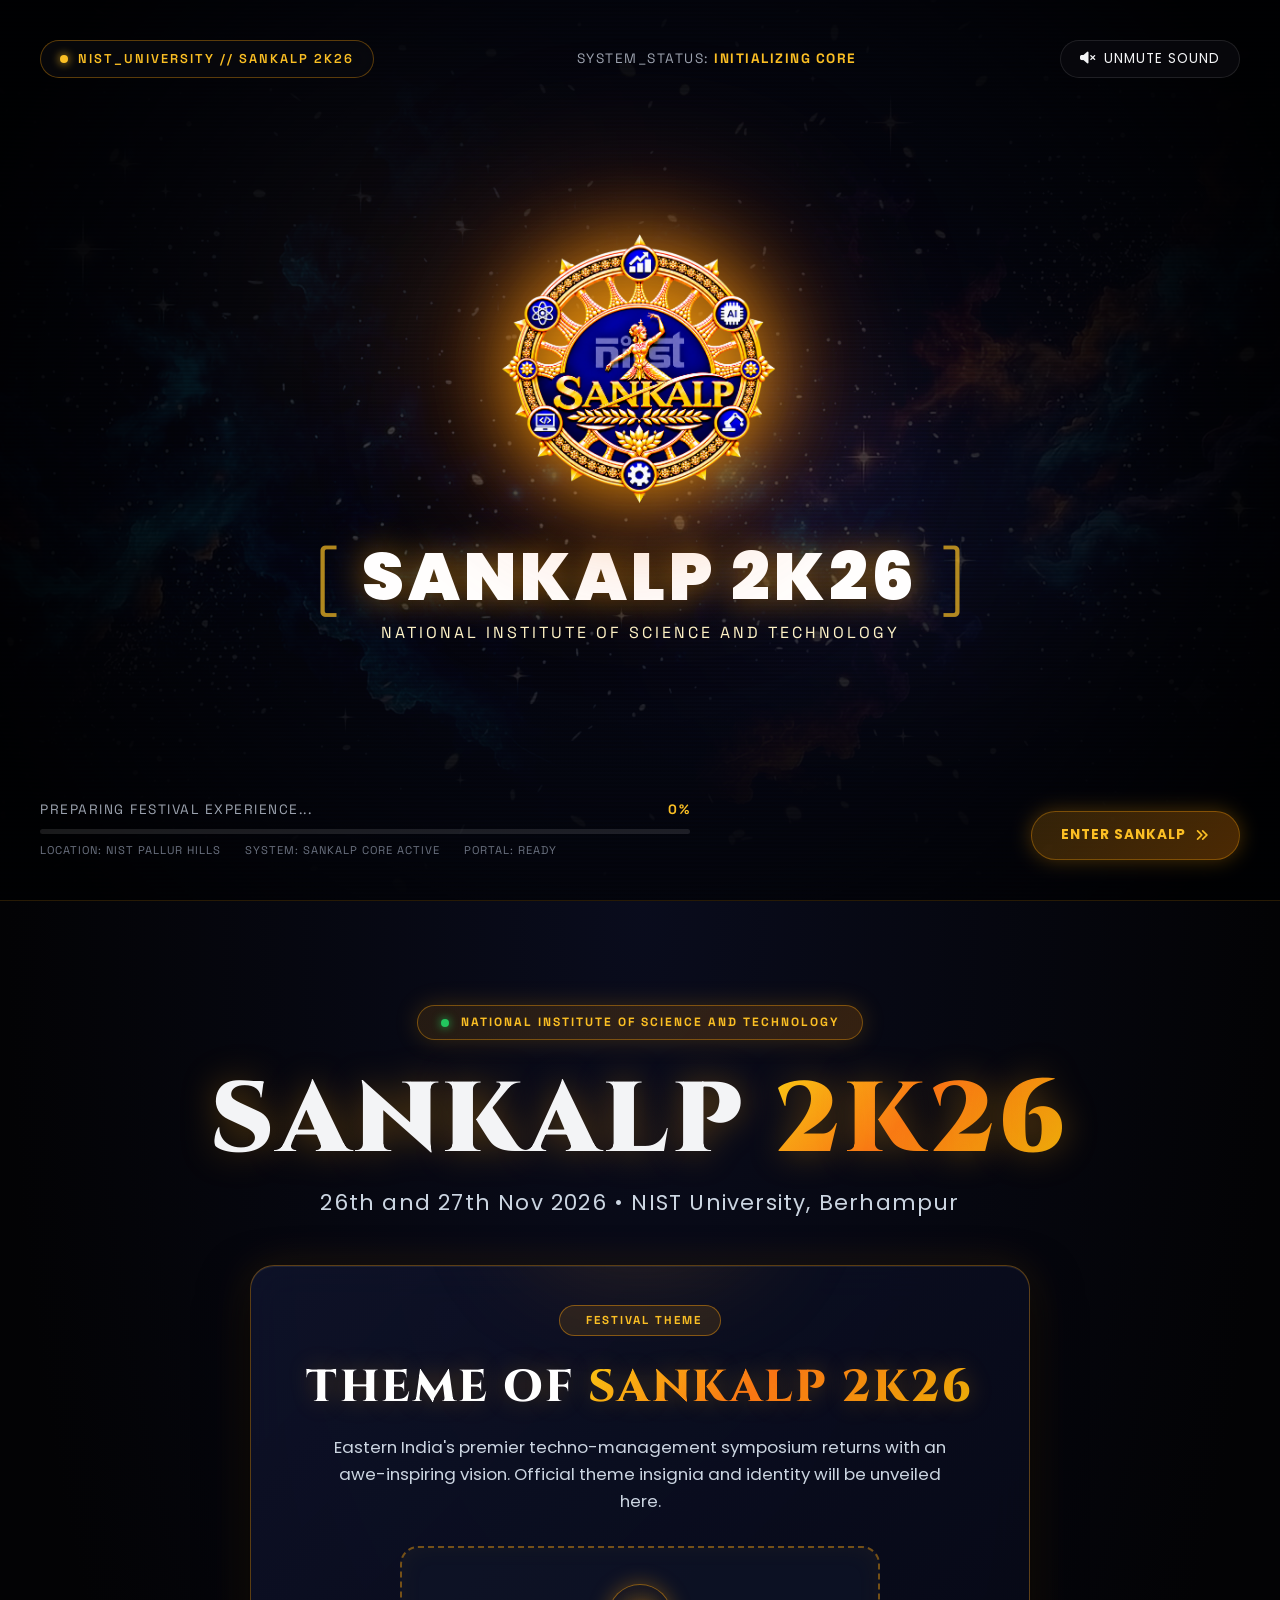
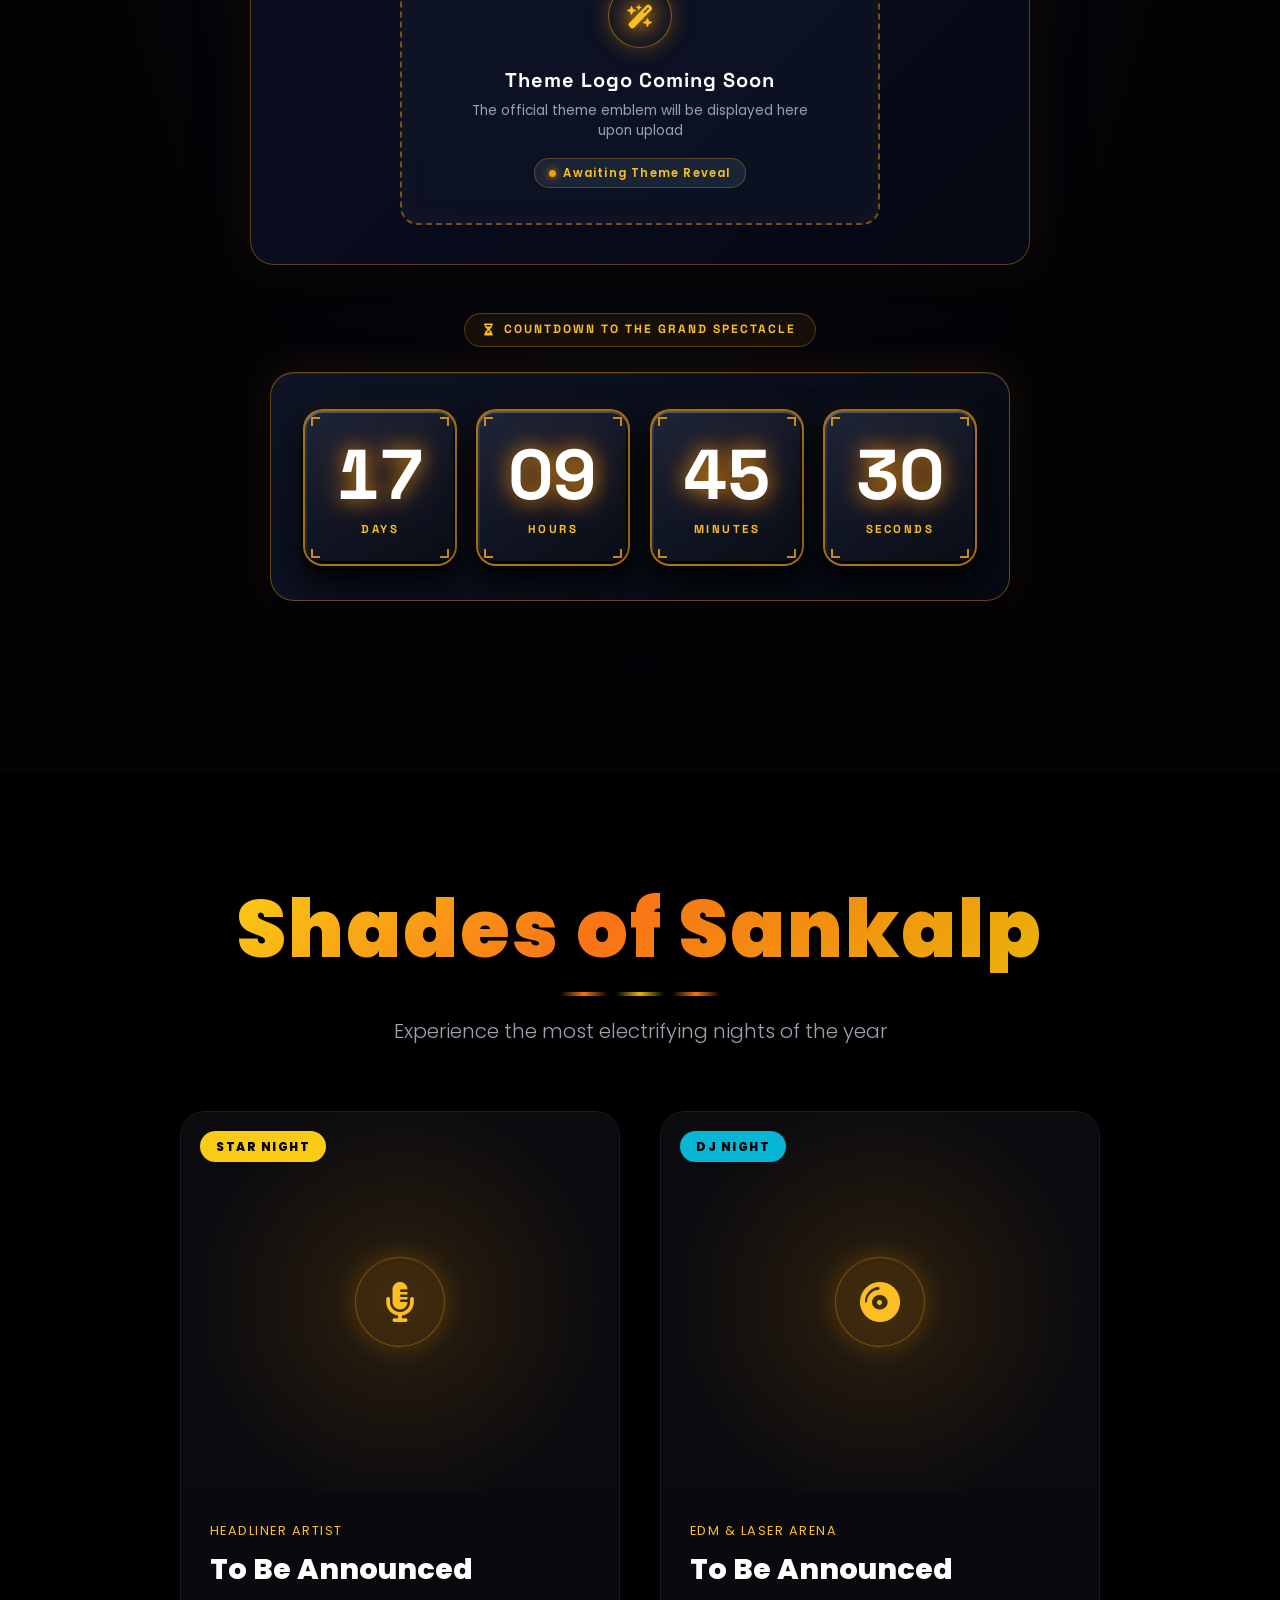
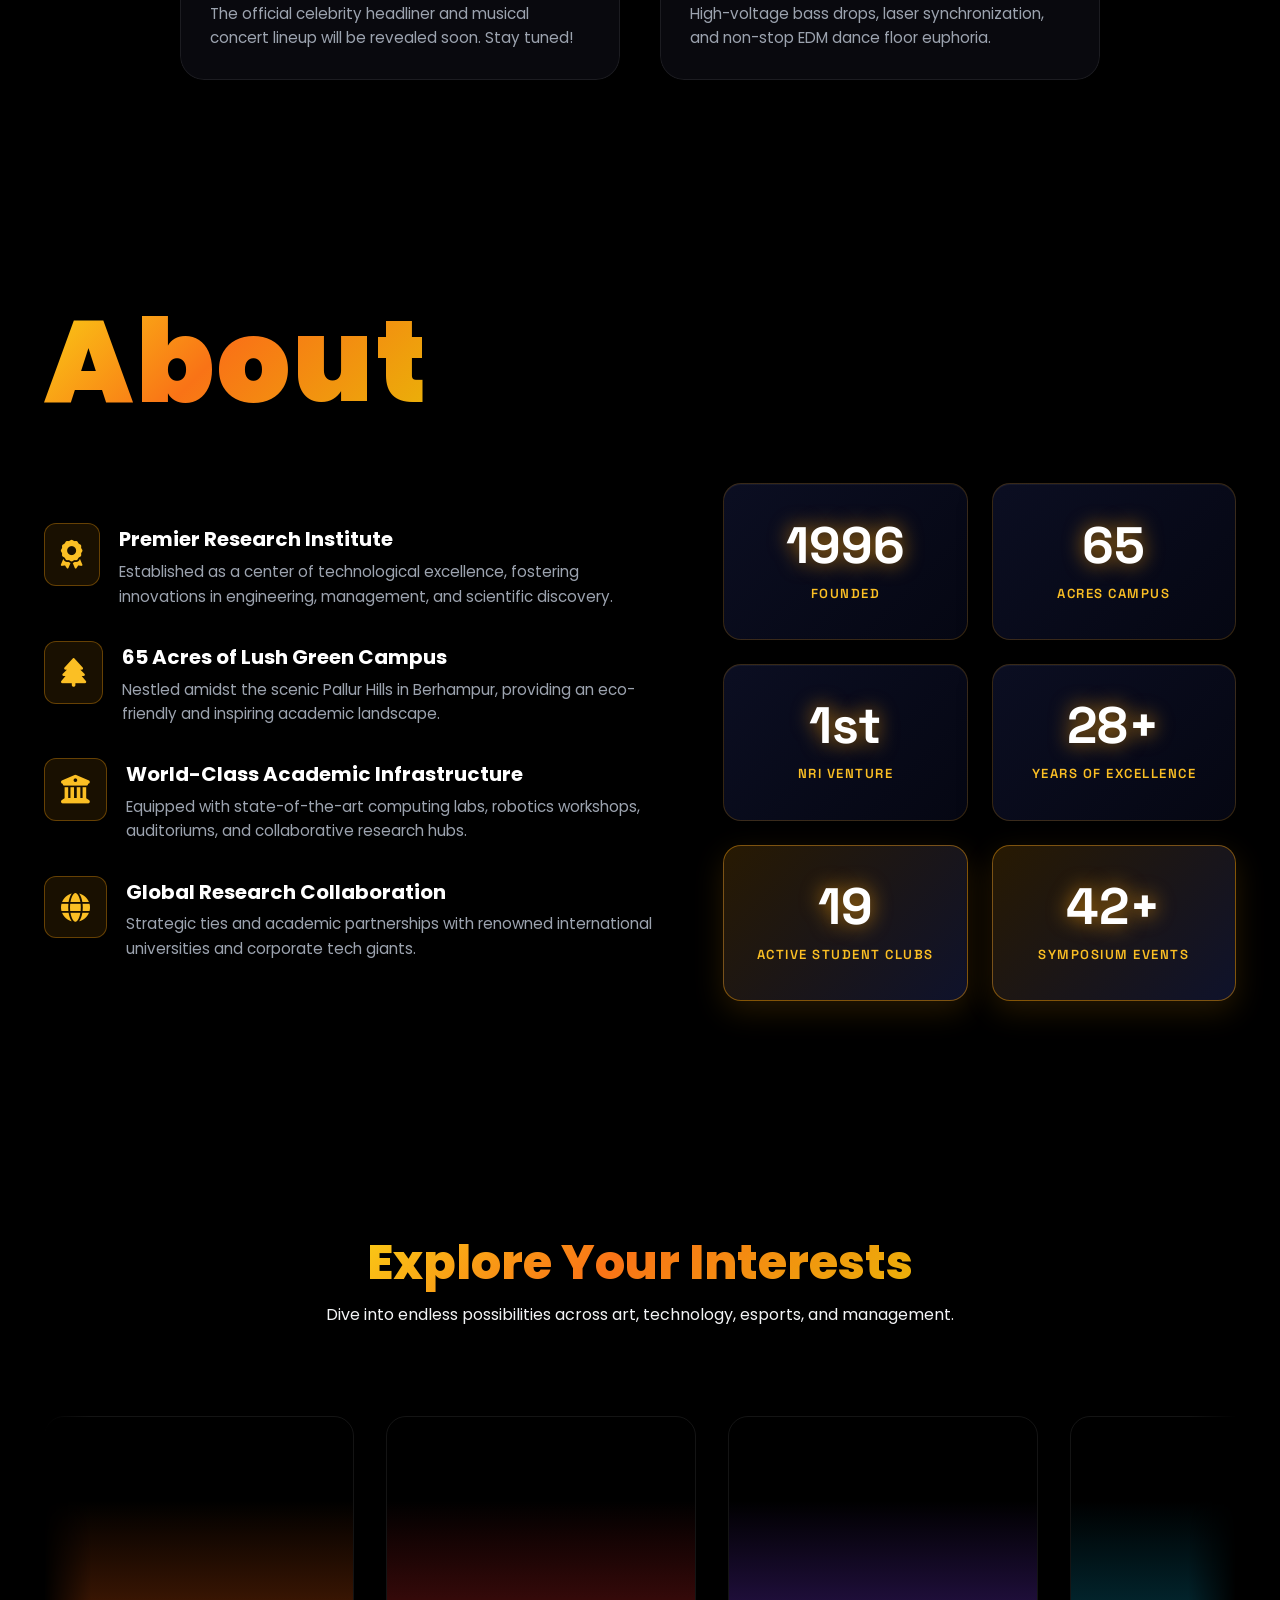
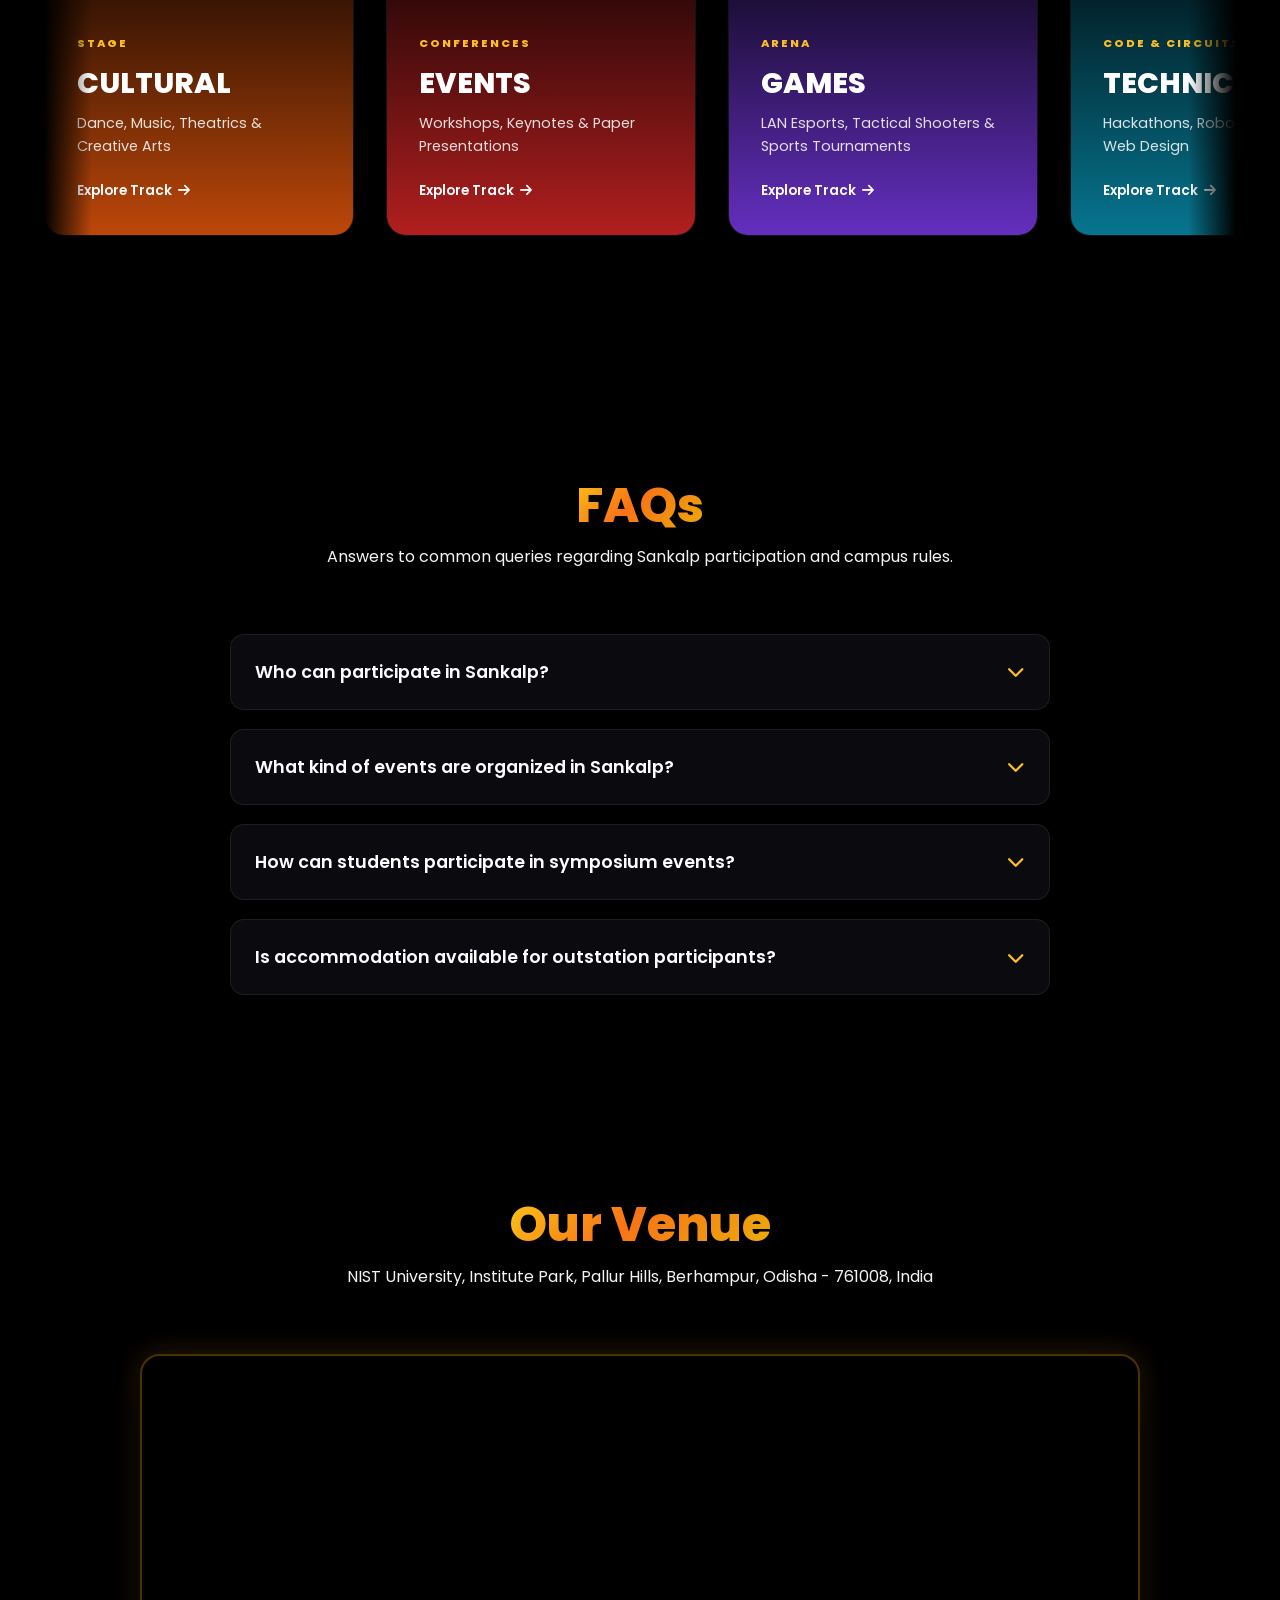
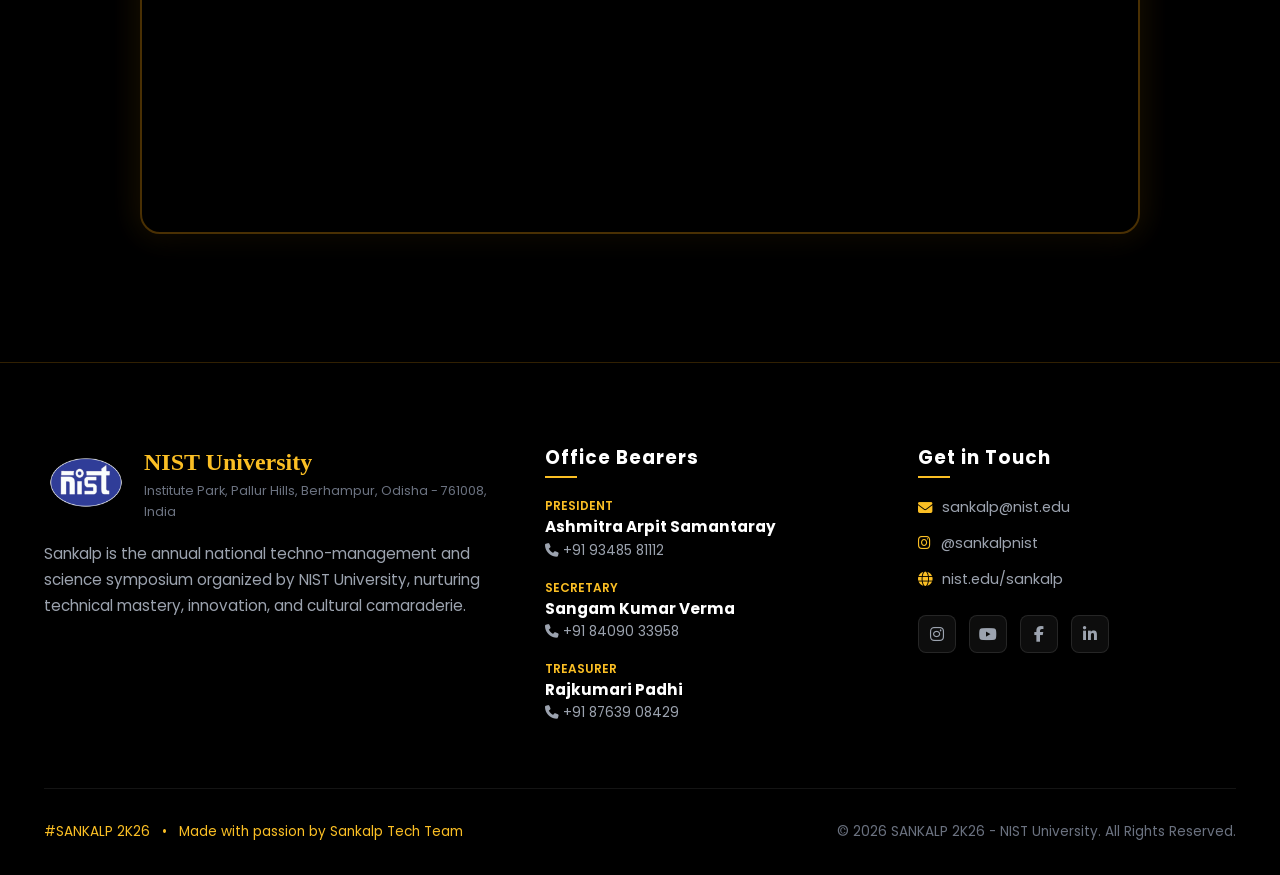
==== commit 78298cbf: "refactor: remove symposium text leaving National Institute of Science and Technology in badge" ====
--- a/Frontend/index.html
+++ b/Frontend/index.html
@@ -192,7 +192,7 @@
         <div class="container text-center">
           <div class="fest-edition-badge reveal-on-scroll">
             <span class="edition-pulse"></span>
-            <span>ANNUAL NATIONAL LEVEL TECHNO - MANAGEMENT &amp; SCIENCE SYMPOSIUM &bull; NATIONAL INSTITUTE OF SCIENCE AND TECHNOLOGY</span>
+            <span>NATIONAL INSTITUTE OF SCIENCE AND TECHNOLOGY</span>
           </div>
           
           <h1 class="sankalp-main-heading reveal-on-scroll delay-1">
--- a/Frontend/style.css
+++ b/Frontend/style.css
@@ -1236,17 +1236,15 @@
   margin-bottom: 1.6rem;
 }
 
-/* Hologram Countdown Panel */
+/* Hologram Countdown Panel Base */
 .hologram-countdown-panel {
   max-width: 740px;
   margin: 0 auto 3.2rem;
-  background: linear-gradient(135deg, rgba(16, 20, 45, 0.75) 0%, rgba(6, 8, 20, 0.9) 100%);
-  backdrop-filter: blur(20px);
-  -webkit-backdrop-filter: blur(20px);
-  border: 1px solid rgba(245, 158, 11, 0.3);
+  background: linear-gradient(135deg, #0e1424 0%, #060912 100%);
+  border: 1px solid rgba(245, 158, 11, 0.4);
   border-radius: 24px;
   padding: 2.2rem 2rem;
-  box-shadow: 0 20px 50px rgba(0, 0, 0, 0.8), 0 0 45px rgba(245, 158, 11, 0.15), inset 0 1px 0 rgba(255, 255, 255, 0.1);
+  box-shadow: 0 20px 50px rgba(0, 0, 0, 0.9), 0 0 45px rgba(245, 158, 11, 0.12), inset 0 1px 0 rgba(255, 255, 255, 0.08);
   position: relative;
   overflow: hidden;
 }
@@ -1274,63 +1272,42 @@
   perspective: 1200px;
 }
 
+/* Solid Box Like Dice (100% Opaque, 3D Bevel, Solid Cube Proportion) */
 .countdown-box {
   position: relative;
   display: flex;
   flex-direction: column;
   align-items: center;
   justify-content: center;
-  background: linear-gradient(180deg, rgba(30, 41, 59, 0.85) 0%, rgba(15, 23, 42, 0.95) 50%, rgba(10, 15, 30, 0.98) 100%);
-  border: 1px solid rgba(245, 158, 11, 0.32);
-  box-shadow: 0 10px 25px rgba(0, 0, 0, 0.65), inset 0 1px 0 rgba(255, 255, 255, 0.1), inset 0 0 15px rgba(245, 158, 11, 0.08);
+  background: linear-gradient(155deg, #1e2638 0%, #121826 48%, #090d16 100%);
+  border: 2px solid rgba(245, 158, 11, 0.65);
+  box-shadow: 0 16px 36px rgba(0, 0, 0, 0.95), 0 4px 10px rgba(0, 0, 0, 0.9), inset 0 2px 0 rgba(255, 255, 255, 0.22), inset 0 -3px 0 rgba(0, 0, 0, 0.75), inset 2px 0 0 rgba(255, 255, 255, 0.08), inset -2px 0 0 rgba(0, 0, 0, 0.5), 0 0 18px rgba(245, 158, 11, 0.12);
   padding: 1.6rem 0.9rem;
-  border-radius: 16px;
-  transition: transform 0.35s cubic-bezier(0.2, 0.8, 0.2, 1), box-shadow 0.35s ease, border-color 0.35s ease;
+  border-radius: 20px;
   user-select: none;
-  cursor: pointer;
+  cursor: default;
   transform-style: preserve-3d;
   will-change: transform;
 }
 
+/* NO Mouse Over / Hover on Timer - Remains Solid and Stationary */
 .countdown-box:hover {
-  transform: perspective(900px) translate3d(0, -10px, 25px) rotateX(-14deg) rotateY(12deg);
-  border-color: rgba(245, 158, 11, 0.85);
-  box-shadow: 0 20px 40px rgba(0, 0, 0, 0.8), 0 0 28px rgba(245, 158, 11, 0.4);
-}
-
-/* Split-box flap horizontal line */
+  transform: none !important;
+  box-shadow: 0 16px 36px rgba(0, 0, 0, 0.95), 0 4px 10px rgba(0, 0, 0, 0.9), inset 0 2px 0 rgba(255, 255, 255, 0.22), inset 0 -3px 0 rgba(0, 0, 0, 0.75), inset 2px 0 0 rgba(255, 255, 255, 0.08), inset -2px 0 0 rgba(0, 0, 0, 0.5), 0 0 18px rgba(245, 158, 11, 0.12);
+  border-color: rgba(245, 158, 11, 0.65);
+}
+
+/* Split-box flap line disabled: Solid dice face has seamless unbroken plane */
 .box-split-line {
-  position: absolute;
-  top: 50%;
-  left: 0;
-  width: 100%;
-  height: 2px;
-  background: rgba(0, 0, 0, 0.75);
-  box-shadow: 0 1px 0 rgba(255, 255, 255, 0.08);
-  pointer-events: none;
-  z-index: 2;
-}
-
-.box-split-line::before,
-.box-split-line::after {
-  content: '';
-  position: absolute;
-  top: -4px;
-  width: 6px;
-  height: 10px;
-  background: #f59e0b;
-  border-radius: 2px;
-  box-shadow: 0 0 8px rgba(245, 158, 11, 0.85);
-}
-.box-split-line::before { left: 0; }
-.box-split-line::after { right: 0; }
-
-/* Corner notches */
+  display: none !important;
+}
+
+/* Corner notches: Metallic dice corner bevel accents */
 .box-notch {
   position: absolute;
-  width: 8px;
-  height: 8px;
-  border-color: rgba(245, 158, 11, 0.75);
+  width: 9px;
+  height: 9px;
+  border-color: rgba(245, 158, 11, 0.85);
   border-style: solid;
   pointer-events: none;
   z-index: 3;
@@ -1350,10 +1327,10 @@
   perspective: 600px;
 }
 
-/* 3D Dice Roll Animation: Box leaps, tumbles in 3D through air and bounces like rolling dice */
+/* 3D Dice Roll Animation: Solid dice box somersaults from bottom to top with physical mass & bounce */
 .countdown-box.box-ticking {
   animation: diceRoll3D 0.52s cubic-bezier(0.2, 0.9, 0.3, 1.25);
-  border-color: rgba(251, 191, 36, 0.95);
+  border-color: rgba(251, 191, 36, 1);
   z-index: 10;
 }
 
@@ -1363,52 +1340,52 @@
 
 @keyframes diceRoll3D {
   0% {
-    transform: perspective(800px) translate3d(0, 0, 0) rotateX(0deg) rotateY(0deg) rotateZ(0deg) scale(1);
-    box-shadow: 0 10px 25px rgba(0, 0, 0, 0.65);
-    border-color: rgba(245, 158, 11, 0.32);
+    transform: perspective(900px) translate3d(0, 0, 0) rotateX(0deg) scale(1);
+    box-shadow: 0 16px 36px rgba(0, 0, 0, 0.95), 0 4px 10px rgba(0, 0, 0, 0.9), inset 0 2px 0 rgba(255, 255, 255, 0.22), inset 0 -3px 0 rgba(0, 0, 0, 0.75);
+    border-color: rgba(245, 158, 11, 0.65);
   }
   22% {
-    /* Bottom kicks forward/upward, rolling from bottom to top into the air */
-    transform: perspective(800px) translate3d(-3px, -28px, 48px) rotateX(36deg) rotateY(-18deg) rotateZ(8deg) scale(1.1);
-    box-shadow: 0 32px 64px rgba(0, 0, 0, 0.85), 0 0 35px rgba(245, 158, 11, 0.7);
+    /* Bottom kicks forward/upward, launching the solid die from bottom to top */
+    transform: perspective(900px) translate3d(0, -32px, 50px) rotateX(44deg) rotateY(-10deg) scale(1.1);
+    box-shadow: 0 35px 70px rgba(0, 0, 0, 0.95), 0 0 32px rgba(245, 158, 11, 0.65), inset 0 2px 0 rgba(255, 255, 255, 0.35);
     border-color: rgba(251, 191, 36, 1);
   }
   48% {
     /* Apex of bottom-to-top tumble: rolls over top edge with torque reversal */
-    transform: perspective(800px) translate3d(2px, -15px, 28px) rotateX(-24deg) rotateY(16deg) rotateZ(-6deg) scale(1.05);
-    box-shadow: 0 22px 45px rgba(0, 0, 0, 0.75), 0 0 25px rgba(245, 158, 11, 0.5);
+    transform: perspective(900px) translate3d(0, -16px, 30px) rotateX(-28deg) rotateY(8deg) scale(1.06);
+    box-shadow: 0 25px 50px rgba(0, 0, 0, 0.9), 0 0 25px rgba(245, 158, 11, 0.5);
   }
-  72% {
+  74% {
     /* Falling to surface with residual bottom-to-top momentum */
-    transform: perspective(800px) translate3d(-1px, -4px, 12px) rotateX(10deg) rotateY(-6deg) rotateZ(2deg) scale(1.02);
+    transform: perspective(900px) translate3d(0, -4px, 12px) rotateX(12deg) scale(1.02);
   }
-  86% {
-    /* Table impact squash */
-    transform: perspective(800px) translate3d(0, 5px, 0) rotateX(-6deg) rotateY(3deg) scale(0.97);
-    box-shadow: 0 6px 15px rgba(0, 0, 0, 0.9), 0 0 20px rgba(245, 158, 11, 0.4);
+  87% {
+    /* Solid dice impact squash on table */
+    transform: perspective(900px) translate3d(0, 5px, 0) rotateX(-5deg) scale(0.97);
+    box-shadow: 0 8px 18px rgba(0, 0, 0, 0.95), 0 0 20px rgba(245, 158, 11, 0.4);
   }
   94% {
     /* Micro elastic rebound settling */
-    transform: perspective(800px) translate3d(0, -2px, 0) rotateX(2deg) scale(1.01);
+    transform: perspective(900px) translate3d(0, -2px, 0) rotateX(2deg) scale(1.01);
   }
   100% {
     /* Solidly settled face-up */
-    transform: perspective(800px) translate3d(0, 0, 0) rotateX(0deg) rotateY(0deg) rotateZ(0deg) scale(1);
-    box-shadow: 0 10px 25px rgba(0, 0, 0, 0.65);
-    border-color: rgba(245, 158, 11, 0.32);
+    transform: perspective(900px) translate3d(0, 0, 0) rotateX(0deg) scale(1);
+    box-shadow: 0 16px 36px rgba(0, 0, 0, 0.95), 0 4px 10px rgba(0, 0, 0, 0.9), inset 0 2px 0 rgba(255, 255, 255, 0.22), inset 0 -3px 0 rgba(0, 0, 0, 0.75);
+    border-color: rgba(245, 158, 11, 0.65);
   }
 }
 
 @keyframes diceDigitLand {
   0% {
     /* Digit enters rolling UP from the bottom */
-    transform: scale(0.75) translateY(36px) rotateX(-50deg);
-    opacity: 0.15;
-    filter: blur(3px);
+    transform: scale(0.7) translateY(44px) rotateX(-65deg);
+    opacity: 0.1;
+    filter: blur(4px);
   }
-  38% {
+  36% {
     /* Apex of bottom-to-top roll with intense amber glow */
-    transform: scale(1.15) translateY(-6px) rotateX(15deg);
+    transform: scale(1.15) translateY(-8px) rotateX(16deg);
     opacity: 1;
     color: #fef08a;
     filter: blur(0px) drop-shadow(0 0 25px rgba(245, 158, 11, 1));
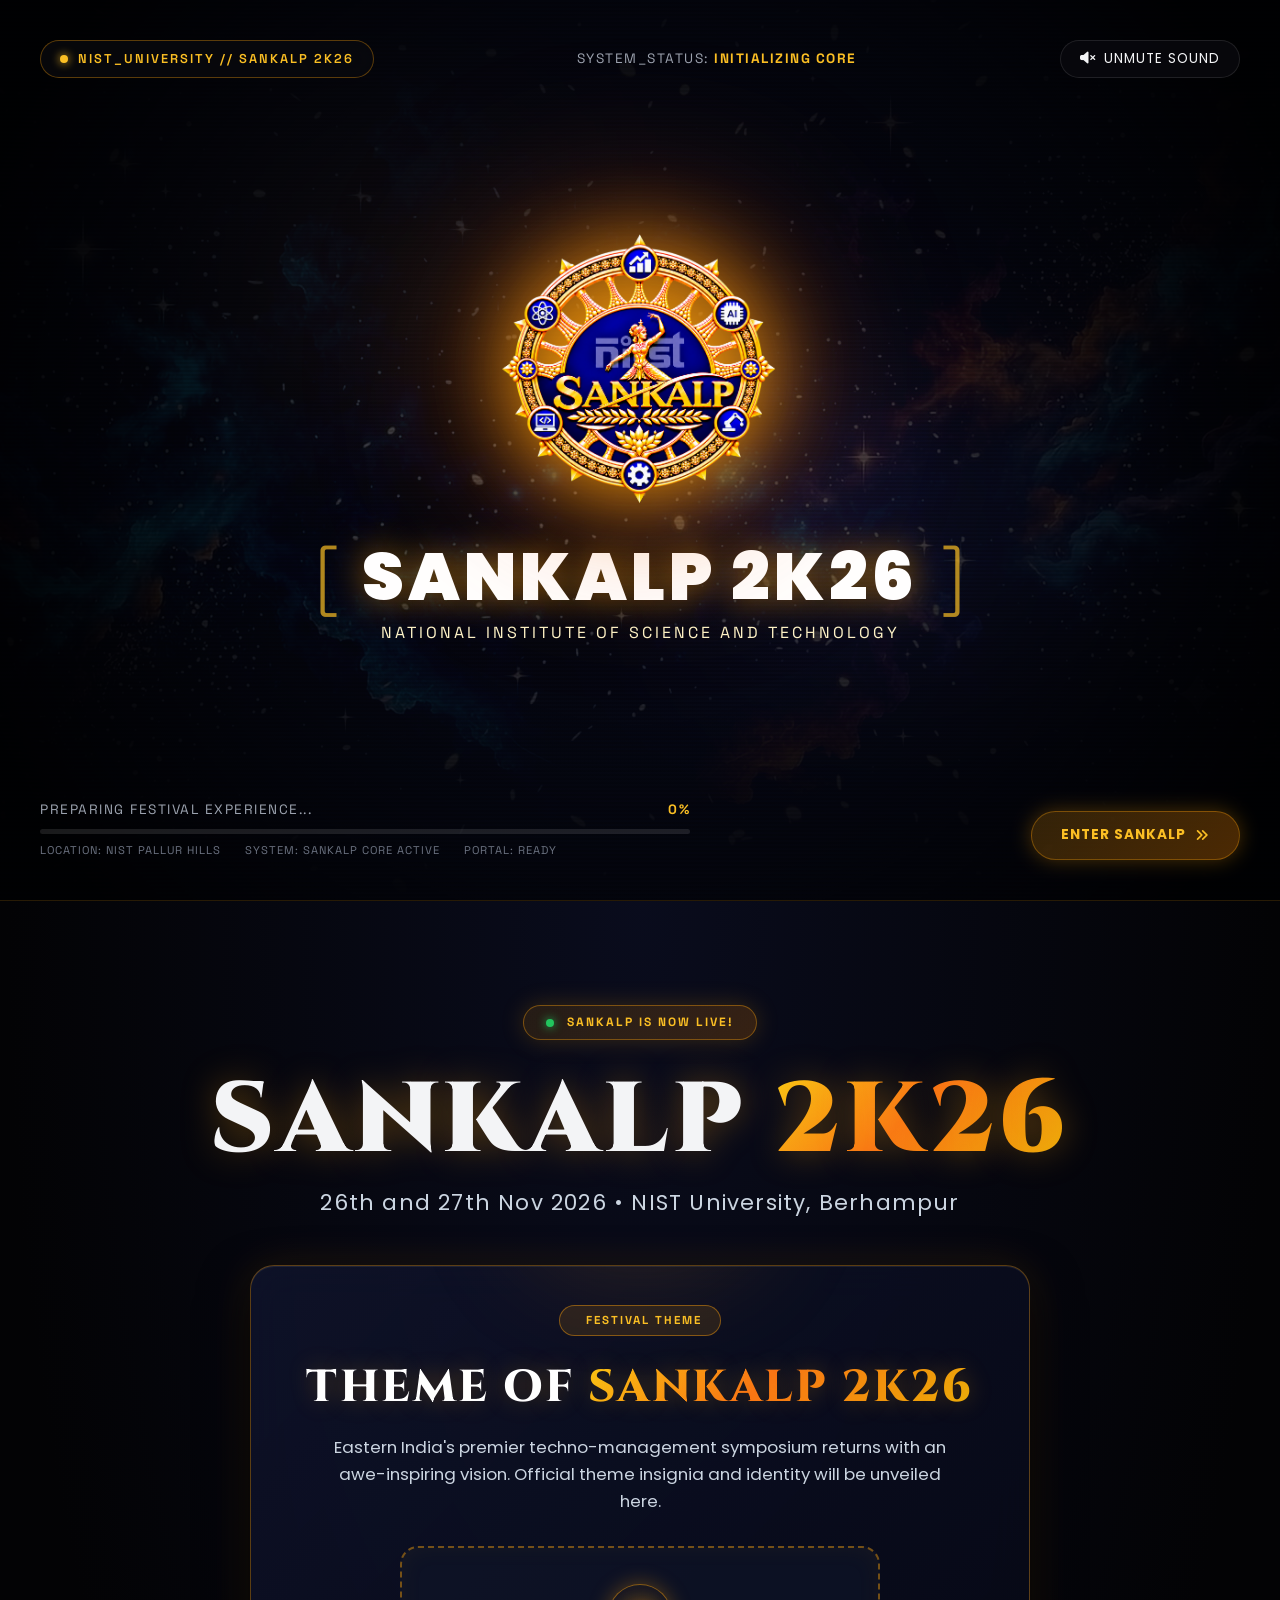
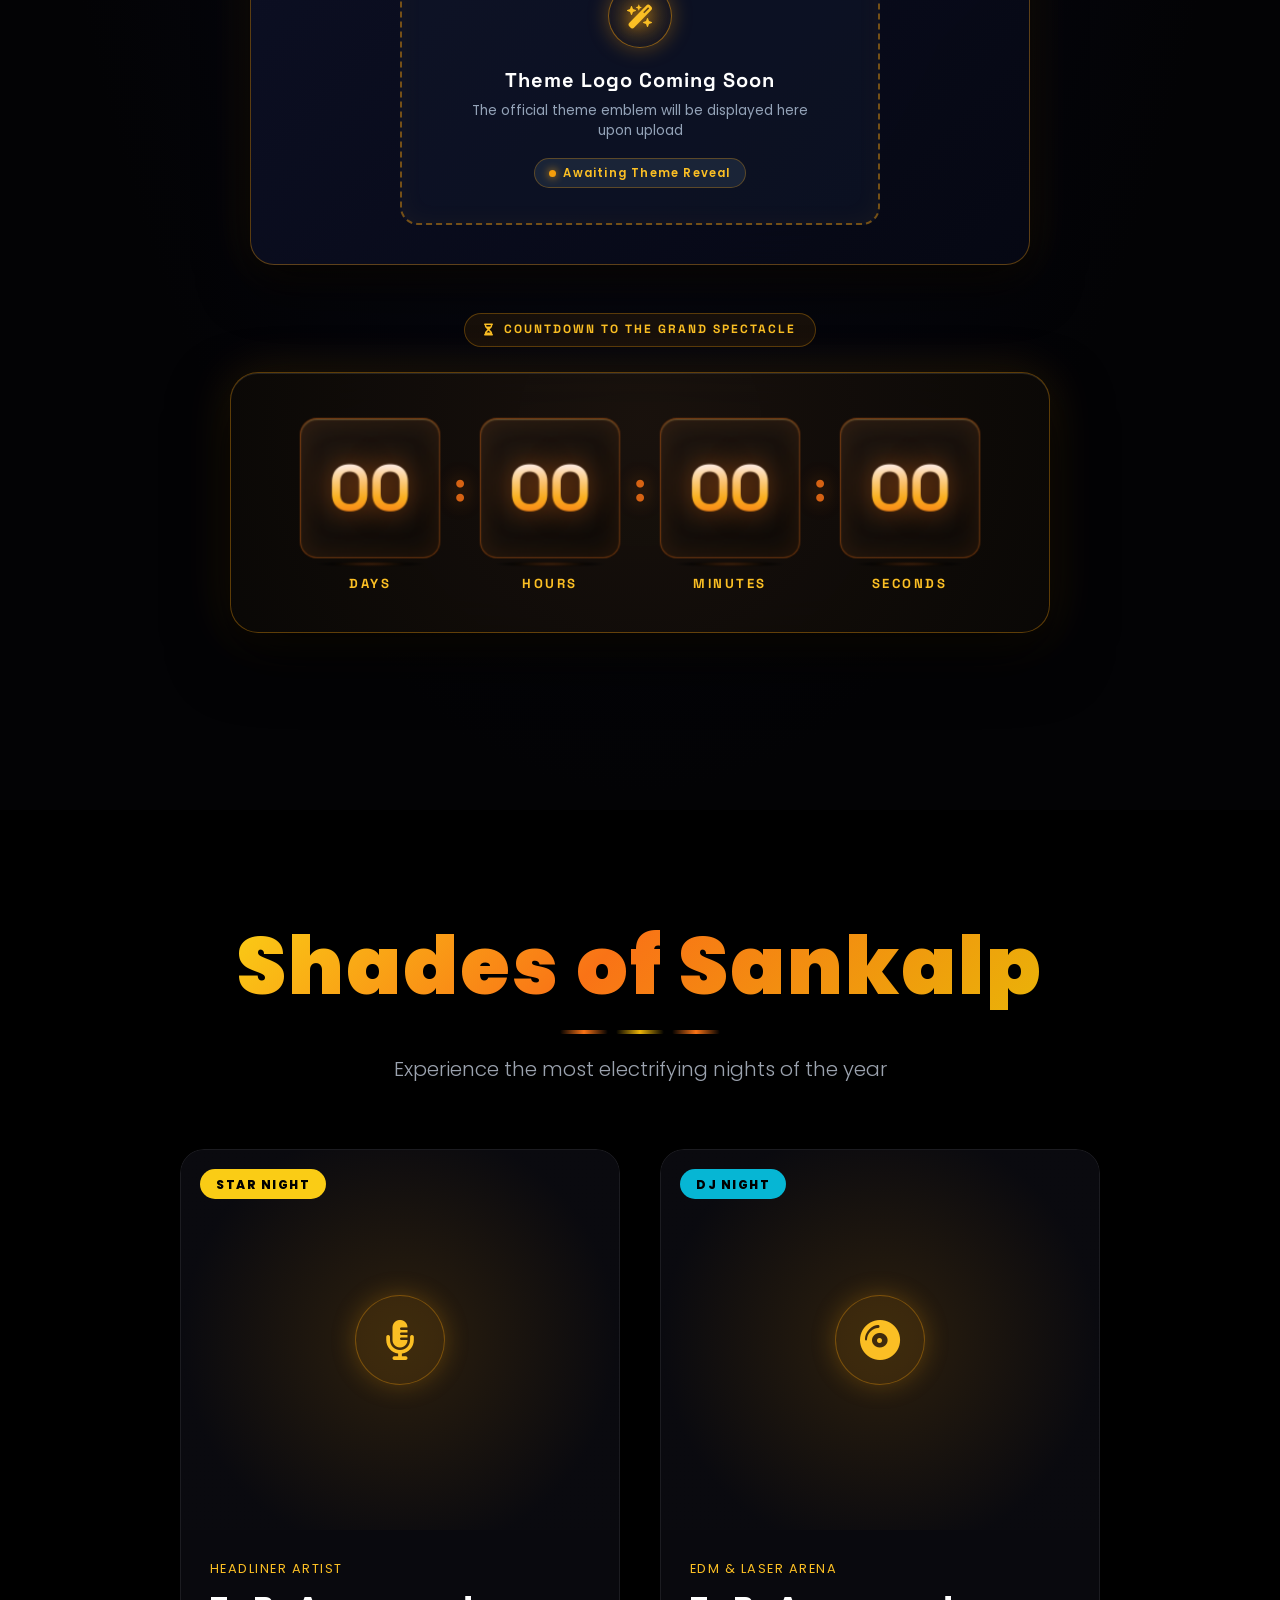
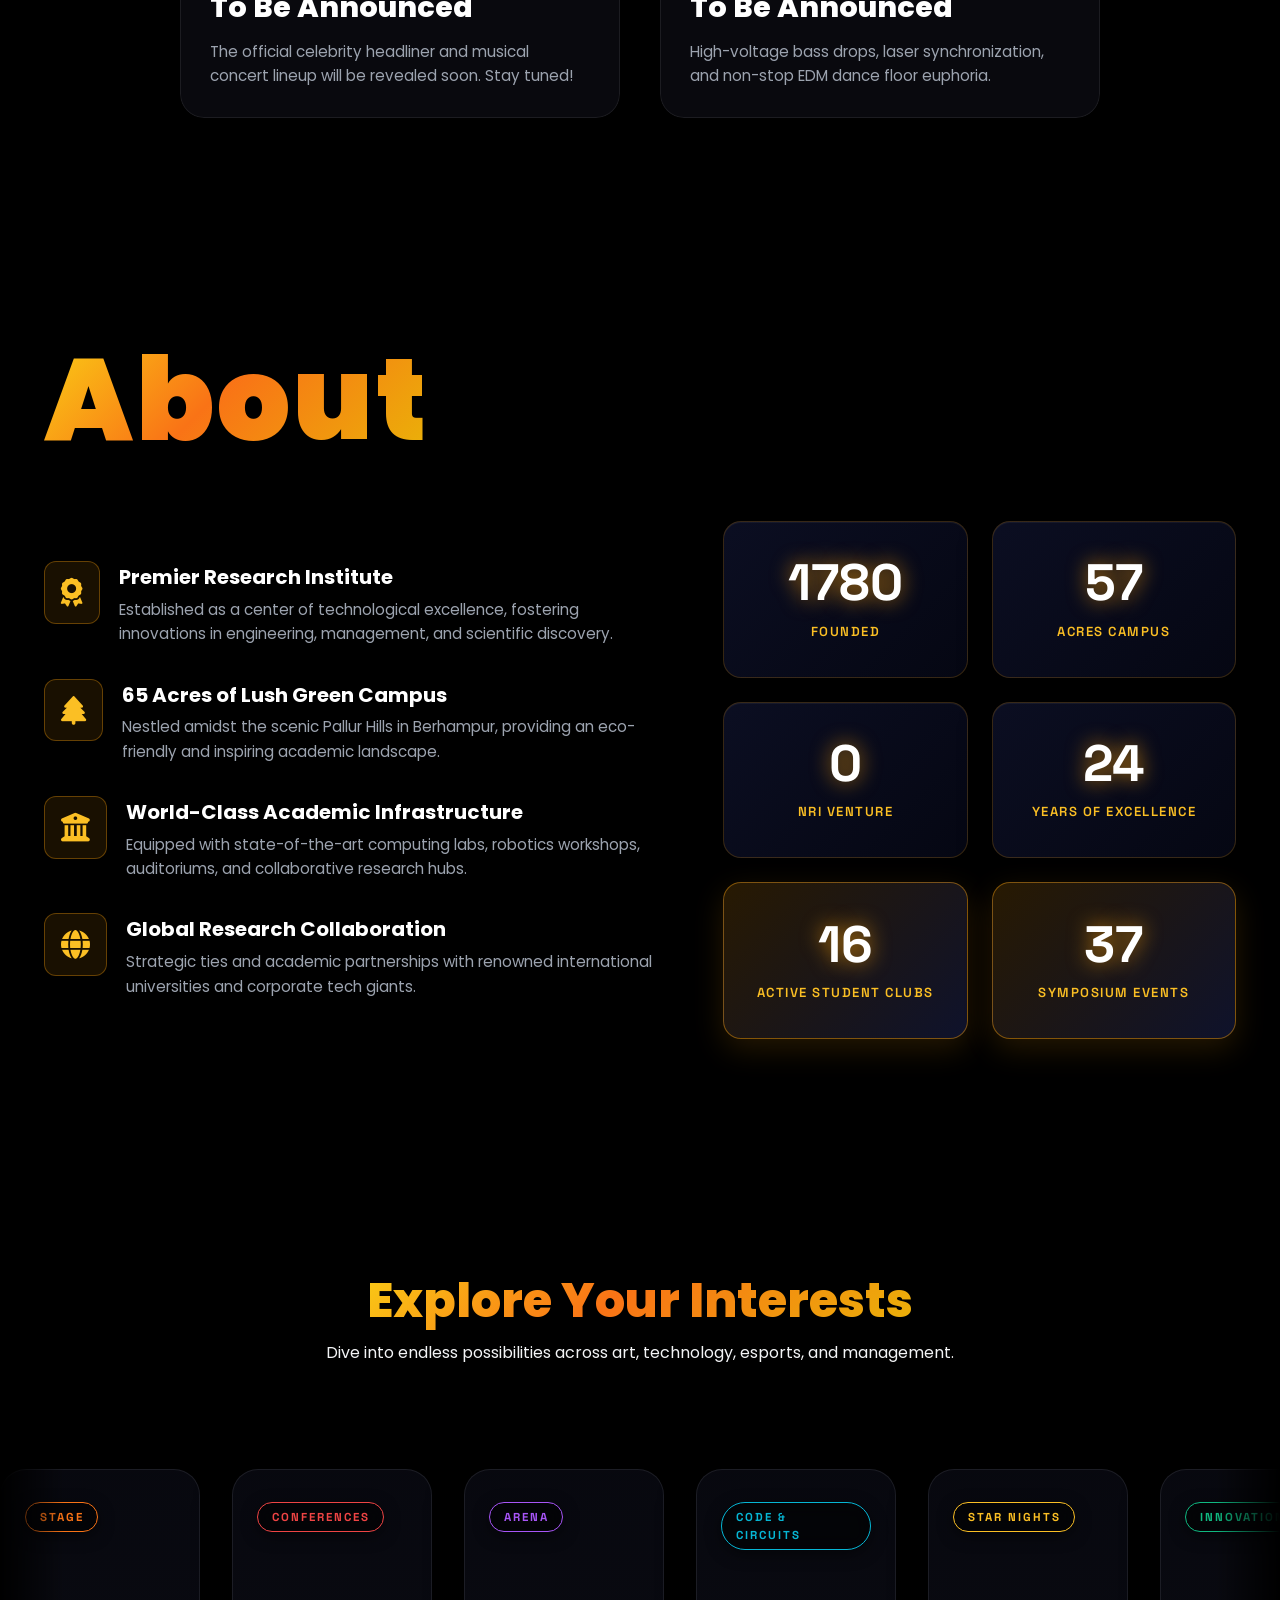
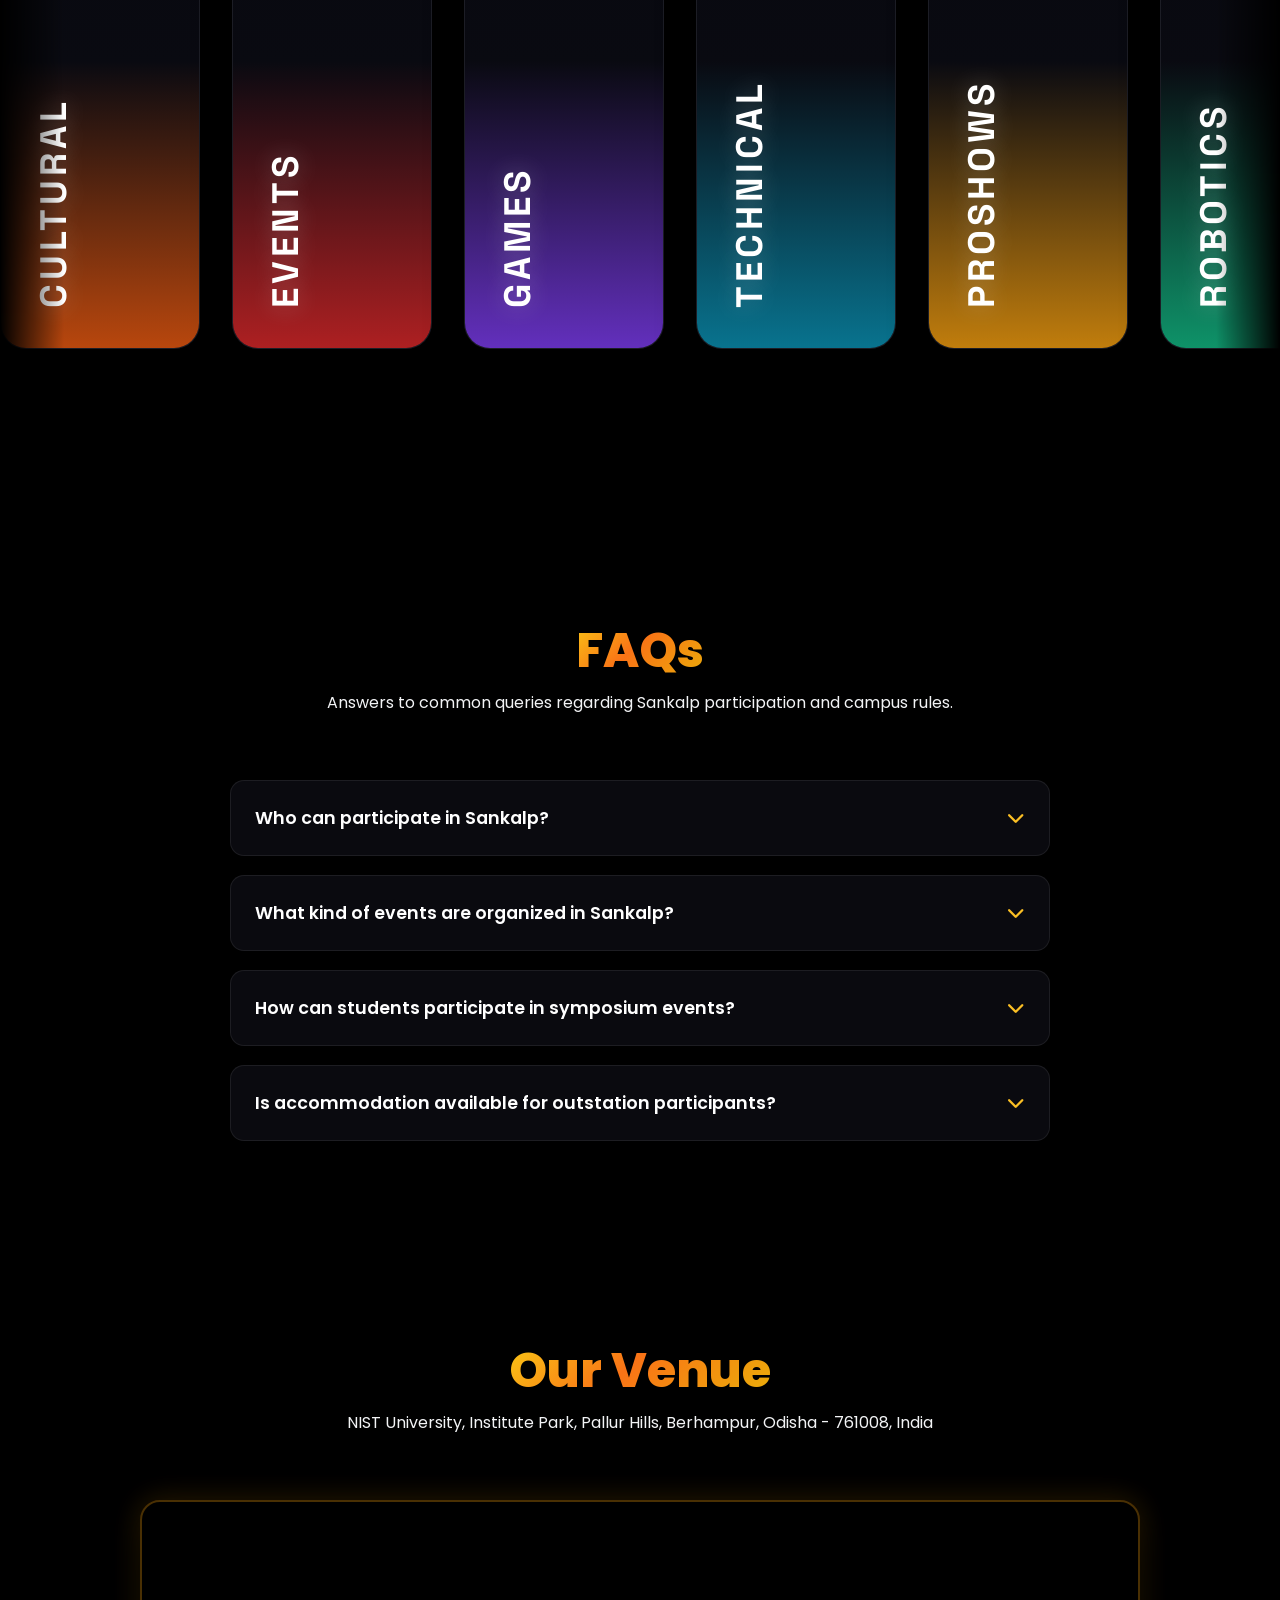
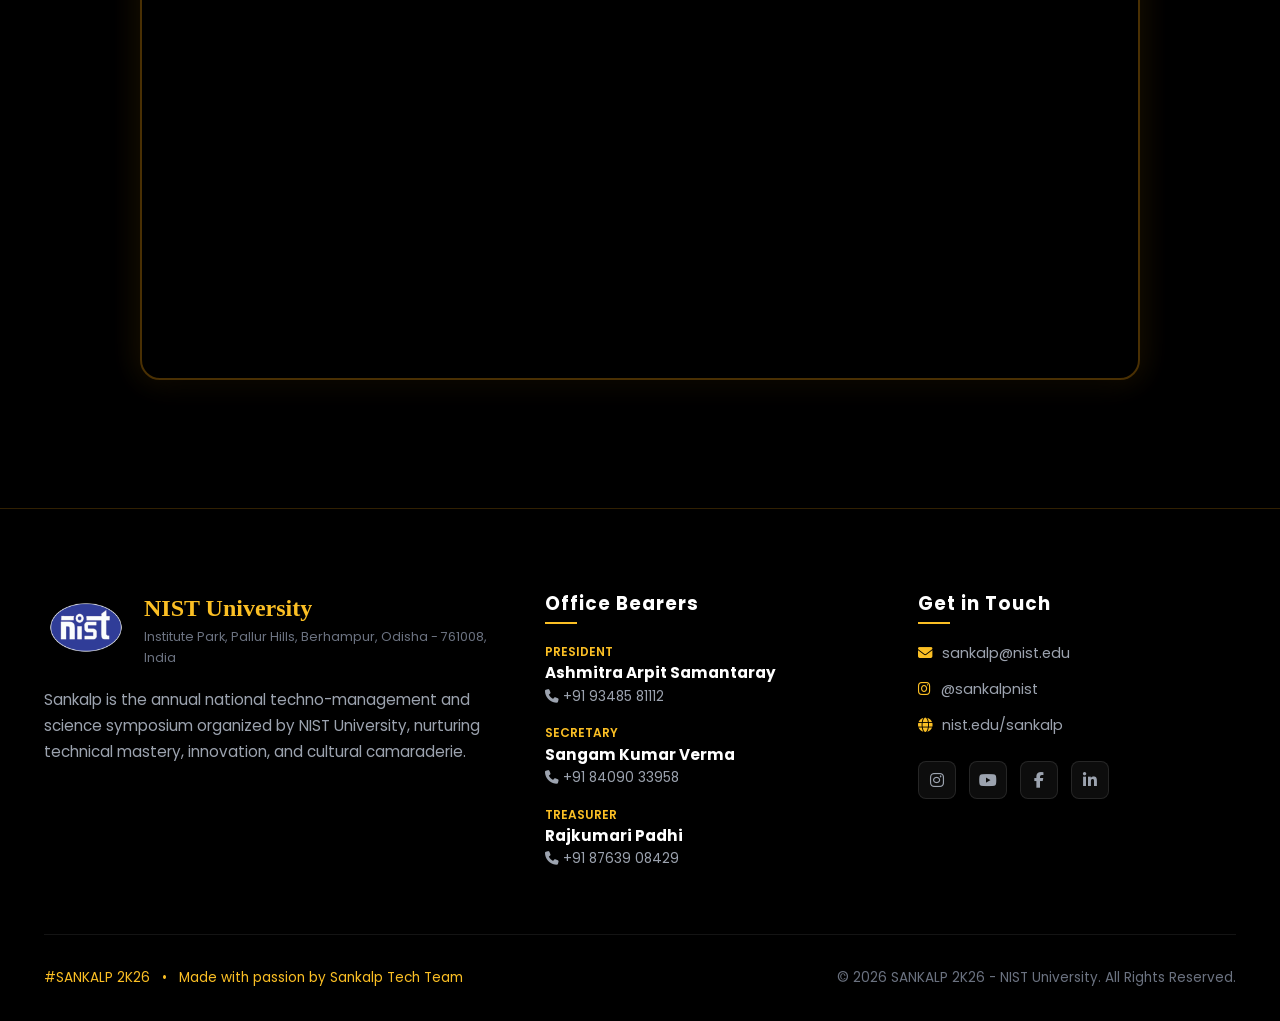
==== commit 6cd77e28: "feat: adopt 3D rolling cube dice countdown timer and infinite marquee carousel from reference" ====
--- a/Frontend/index.html
+++ b/Frontend/index.html
@@ -237,50 +237,78 @@
             <span>COUNTDOWN TO THE GRAND SPECTACLE</span>
           </div>
 
-          <!-- Hologram Glass Countdown Panel with 3D Split-Box Effect -->
+          <!-- Hologram Glass Countdown Panel with 3D Rolling Boxes -->
           <div class="hologram-countdown-panel reveal-scale delay-3">
-            <div class="hologram-grid">
-              <div class="countdown-box" id="box-days" data-unit="days">
-                <div class="box-notch top-left"></div>
-                <div class="box-notch top-right"></div>
-                <div class="box-notch bottom-left"></div>
-                <div class="box-notch bottom-right"></div>
-                <div class="box-split-line"></div>
-                <div class="box-digit-wrap">
-                  <span class="count-digit" id="timer-days">17</span>
+            <div class="countdown-3d-stage">
+              <!-- Days Unit -->
+              <div class="countdown-unit-wrap" id="wrap-days">
+                <div class="cube-stage">
+                  <div class="cube-box" id="cube-days">
+                    <div class="cube-face face-front"><span class="cube-num">00</span></div>
+                    <div class="cube-face face-top"><span class="cube-num">00</span></div>
+                    <div class="cube-face face-back"><span class="cube-num">00</span></div>
+                    <div class="cube-face face-bottom"><span class="cube-num">00</span></div>
+                    <div class="cube-face face-left"></div>
+                    <div class="cube-face face-right"></div>
+                  </div>
+                  <div class="cube-ground-shadow"></div>
                 </div>
                 <span class="count-tag">DAYS</span>
               </div>
-              <div class="countdown-box" id="box-hours" data-unit="hours">
-                <div class="box-notch top-left"></div>
-                <div class="box-notch top-right"></div>
-                <div class="box-notch bottom-left"></div>
-                <div class="box-notch bottom-right"></div>
-                <div class="box-split-line"></div>
-                <div class="box-digit-wrap">
-                  <span class="count-digit" id="timer-hours">09</span>
+
+              <!-- Separator -->
+              <div class="countdown-separator">:</div>
+
+              <!-- Hours Unit -->
+              <div class="countdown-unit-wrap" id="wrap-hours">
+                <div class="cube-stage">
+                  <div class="cube-box" id="cube-hours">
+                    <div class="cube-face face-front"><span class="cube-num">00</span></div>
+                    <div class="cube-face face-top"><span class="cube-num">00</span></div>
+                    <div class="cube-face face-back"><span class="cube-num">00</span></div>
+                    <div class="cube-face face-bottom"><span class="cube-num">00</span></div>
+                    <div class="cube-face face-left"></div>
+                    <div class="cube-face face-right"></div>
+                  </div>
+                  <div class="cube-ground-shadow"></div>
                 </div>
                 <span class="count-tag">HOURS</span>
               </div>
-              <div class="countdown-box" id="box-minutes" data-unit="minutes">
-                <div class="box-notch top-left"></div>
-                <div class="box-notch top-right"></div>
-                <div class="box-notch bottom-left"></div>
-                <div class="box-notch bottom-right"></div>
-                <div class="box-split-line"></div>
-                <div class="box-digit-wrap">
-                  <span class="count-digit" id="timer-minutes">45</span>
+
+              <!-- Separator -->
+              <div class="countdown-separator">:</div>
+
+              <!-- Minutes Unit -->
+              <div class="countdown-unit-wrap" id="wrap-minutes">
+                <div class="cube-stage">
+                  <div class="cube-box" id="cube-minutes">
+                    <div class="cube-face face-front"><span class="cube-num">00</span></div>
+                    <div class="cube-face face-top"><span class="cube-num">00</span></div>
+                    <div class="cube-face face-back"><span class="cube-num">00</span></div>
+                    <div class="cube-face face-bottom"><span class="cube-num">00</span></div>
+                    <div class="cube-face face-left"></div>
+                    <div class="cube-face face-right"></div>
+                  </div>
+                  <div class="cube-ground-shadow"></div>
                 </div>
                 <span class="count-tag">MINUTES</span>
               </div>
-              <div class="countdown-box" id="box-seconds" data-unit="seconds">
-                <div class="box-notch top-left"></div>
-                <div class="box-notch top-right"></div>
-                <div class="box-notch bottom-left"></div>
-                <div class="box-notch bottom-right"></div>
-                <div class="box-split-line"></div>
-                <div class="box-digit-wrap">
-                  <span class="count-digit" id="timer-seconds">30</span>
+
+              <!-- Separator -->
+              <div class="countdown-separator">:</div>
+
+              <!-- Seconds Unit -->
+              <div class="countdown-unit-wrap" id="wrap-seconds">
+                <div class="cube-stage">
+                  <div class="cube-box" id="cube-seconds">
+                    <div class="cube-face face-front"><span class="cube-num">00</span></div>
+                    <div class="cube-face face-top"><span class="cube-num">00</span></div>
+                    <div class="cube-face face-back"><span class="cube-num">00</span></div>
+                    <div class="cube-face face-bottom"><span class="cube-num">00</span></div>
+                    <div class="cube-face face-left"></div>
+                    <div class="cube-face face-right"></div>
+                  </div>
+                  <div class="cube-ground-shadow"></div>
                 </div>
                 <span class="count-tag">SECONDS</span>
               </div>
@@ -420,102 +448,375 @@
             <h2 class="gold-gradient-text" style="font-size: clamp(2rem, 4vw, 3rem); font-weight:800;">Explore Your Interests</h2>
             <p class="section-subtitle">Dive into endless possibilities across art, technology, esports, and management.</p>
           </div>
-
-          <div class="explore-marquee-wrapper">
-            <div class="explore-marquee-track">
-              <!-- Group 1: Interest Tracks -->
-              <div class="explore-marquee-group">
-                <div class="explore-card">
-                  <div class="explore-bg-img" style="background-image: url('https://images.unsplash.com/photo-1514320291840-2e0a9bf2a9ae?w=600&fit=crop');"></div>
-                  <div class="explore-gradient orange-grad"></div>
-                  <div class="explore-card-content">
-                    <span class="explore-badge">STAGE</span>
-                    <h3>CULTURAL</h3>
-                    <p>Dance, Music, Theatrics &amp; Creative Arts</p>
-                    <a href="#/events" class="explore-link">Explore Track <i class="fa-solid fa-arrow-right"></i></a>
-                  </div>
-                </div>
-
-                <div class="explore-card">
-                  <div class="explore-bg-img" style="background-image: url('https://images.unsplash.com/photo-1540575467063-178a50c2df87?w=600&fit=crop');"></div>
-                  <div class="explore-gradient red-grad"></div>
-                  <div class="explore-card-content">
-                    <span class="explore-badge">CONFERENCES</span>
-                    <h3>EVENTS</h3>
-                    <p>Workshops, Keynotes &amp; Paper Presentations</p>
-                    <a href="#/events" class="explore-link">Explore Track <i class="fa-solid fa-arrow-right"></i></a>
-                  </div>
-                </div>
-
-                <div class="explore-card">
-                  <div class="explore-bg-img" style="background-image: url('https://images.unsplash.com/photo-1511512578047-dfb367046420?w=600&fit=crop');"></div>
-                  <div class="explore-gradient purple-grad"></div>
-                  <div class="explore-card-content">
-                    <span class="explore-badge">ARENA</span>
-                    <h3>GAMES</h3>
-                    <p>LAN Esports, Tactical Shooters &amp; Sports Tournaments</p>
-                    <a href="#/events" class="explore-link">Explore Track <i class="fa-solid fa-arrow-right"></i></a>
-                  </div>
-                </div>
-
-                <div class="explore-card">
-                  <div class="explore-bg-img" style="background-image: url('https://images.unsplash.com/photo-1526374965328-7f61d4dc18c5?w=600&fit=crop');"></div>
-                  <div class="explore-gradient cyan-grad"></div>
-                  <div class="explore-card-content">
-                    <span class="explore-badge">CODE &amp; CIRCUITS</span>
-                    <h3>TECHNICAL</h3>
-                    <p>Hackathons, RoboWars, Cloud &amp; Web Design</p>
-                    <a href="#/events" class="explore-link">Explore Track <i class="fa-solid fa-arrow-right"></i></a>
-                  </div>
-                </div>
-              </div>
-
-              <!-- Group 2: Seamless Infinite Duplicate -->
-              <div class="explore-marquee-group" aria-hidden="true">
-                <div class="explore-card">
-                  <div class="explore-bg-img" style="background-image: url('https://images.unsplash.com/photo-1514320291840-2e0a9bf2a9ae?w=600&fit=crop');"></div>
-                  <div class="explore-gradient orange-grad"></div>
-                  <div class="explore-card-content">
-                    <span class="explore-badge">STAGE</span>
-                    <h3>CULTURAL</h3>
-                    <p>Dance, Music, Theatrics &amp; Creative Arts</p>
-                    <a href="#/events" class="explore-link">Explore Track <i class="fa-solid fa-arrow-right"></i></a>
-                  </div>
-                </div>
-
-                <div class="explore-card">
-                  <div class="explore-bg-img" style="background-image: url('https://images.unsplash.com/photo-1540575467063-178a50c2df87?w=600&fit=crop');"></div>
-                  <div class="explore-gradient red-grad"></div>
-                  <div class="explore-card-content">
-                    <span class="explore-badge">CONFERENCES</span>
-                    <h3>EVENTS</h3>
-                    <p>Workshops, Keynotes &amp; Paper Presentations</p>
-                    <a href="#/events" class="explore-link">Explore Track <i class="fa-solid fa-arrow-right"></i></a>
-                  </div>
-                </div>
-
-                <div class="explore-card">
-                  <div class="explore-bg-img" style="background-image: url('https://images.unsplash.com/photo-1511512578047-dfb367046420?w=600&fit=crop');"></div>
-                  <div class="explore-gradient purple-grad"></div>
-                  <div class="explore-card-content">
-                    <span class="explore-badge">ARENA</span>
-                    <h3>GAMES</h3>
-                    <p>LAN Esports, Tactical Shooters &amp; Sports Tournaments</p>
-                    <a href="#/events" class="explore-link">Explore Track <i class="fa-solid fa-arrow-right"></i></a>
-                  </div>
-                </div>
-
-                <div class="explore-card">
-                  <div class="explore-bg-img" style="background-image: url('https://images.unsplash.com/photo-1526374965328-7f61d4dc18c5?w=600&fit=crop');"></div>
-                  <div class="explore-gradient cyan-grad"></div>
-                  <div class="explore-card-content">
-                    <span class="explore-badge">CODE &amp; CIRCUITS</span>
-                    <h3>TECHNICAL</h3>
-                    <p>Hackathons, RoboWars, Cloud &amp; Web Design</p>
-                    <a href="#/events" class="explore-link">Explore Track <i class="fa-solid fa-arrow-right"></i></a>
-                  </div>
-                </div>
-              </div>
+        </div>
+
+        <!-- Infinite Moving Carousel Marquee -->
+        <div class="explore-marquee-wrap">
+          <div class="explore-marquee-track" id="explore-marquee-track">
+            <!-- Group 1 (12 Cards - Continuous Cycle) -->
+            <div class="explore-marquee-group">
+            <div class="explore-card track-orange" data-track="cultural">
+              <div class="explore-bg-img" style="background-image: url('https://images.unsplash.com/photo-1514320291840-2e0a9bf2a9ae?w=700&fit=crop');"></div>
+              <div class="explore-gradient orange-grad"></div>
+              <div class="explore-card-inner">
+                <span class="explore-badge">STAGE</span>
+                <div class="explore-title-box">
+                  <h3 class="explore-title">CULTURAL</h3>
+                </div>
+                <div class="explore-details">
+                  <p class="explore-desc">Dance, Music, Theatrics &amp; Creative Arts</p>
+                  <a href="#/events" class="explore-link"><span>Explore Track</span> <i class="fa-solid fa-arrow-right"></i></a>
+                </div>
+              </div>
+            </div>
+
+            <div class="explore-card track-red" data-track="events">
+              <div class="explore-bg-img" style="background-image: url('https://images.unsplash.com/photo-1540575467063-178a50c2df87?w=700&fit=crop');"></div>
+              <div class="explore-gradient red-grad"></div>
+              <div class="explore-card-inner">
+                <span class="explore-badge">CONFERENCES</span>
+                <div class="explore-title-box">
+                  <h3 class="explore-title">EVENTS</h3>
+                </div>
+                <div class="explore-details">
+                  <p class="explore-desc">Workshops, Keynotes &amp; Paper Presentations</p>
+                  <a href="#/events" class="explore-link"><span>Explore Track</span> <i class="fa-solid fa-arrow-right"></i></a>
+                </div>
+              </div>
+            </div>
+
+            <div class="explore-card track-purple" data-track="games">
+              <div class="explore-bg-img" style="background-image: url('https://images.unsplash.com/photo-1511512578047-dfb367046420?w=700&fit=crop');"></div>
+              <div class="explore-gradient purple-grad"></div>
+              <div class="explore-card-inner">
+                <span class="explore-badge">ARENA</span>
+                <div class="explore-title-box">
+                  <h3 class="explore-title">GAMES</h3>
+                </div>
+                <div class="explore-details">
+                  <p class="explore-desc">LAN Esports, Tactical Shooters &amp; Tournaments</p>
+                  <a href="#/events" class="explore-link"><span>Explore Track</span> <i class="fa-solid fa-arrow-right"></i></a>
+                </div>
+              </div>
+            </div>
+
+            <div class="explore-card track-cyan" data-track="technical">
+              <div class="explore-bg-img" style="background-image: url('https://images.unsplash.com/photo-1526374965328-7f61d4dc18c5?w=700&fit=crop');"></div>
+              <div class="explore-gradient cyan-grad"></div>
+              <div class="explore-card-inner">
+                <span class="explore-badge">CODE &amp; CIRCUITS</span>
+                <div class="explore-title-box">
+                  <h3 class="explore-title">TECHNICAL</h3>
+                </div>
+                <div class="explore-details">
+                  <p class="explore-desc">Hackathons, RoboWars, Cloud &amp; Web Design</p>
+                  <a href="#/events" class="explore-link"><span>Explore Track</span> <i class="fa-solid fa-arrow-right"></i></a>
+                </div>
+              </div>
+            </div>
+
+            <div class="explore-card track-gold" data-track="proshows">
+              <div class="explore-bg-img" style="background-image: url('https://images.unsplash.com/photo-1470225620780-dba8ba36b745?w=700&fit=crop');"></div>
+              <div class="explore-gradient gold-grad"></div>
+              <div class="explore-card-inner">
+                <span class="explore-badge">STAR NIGHTS</span>
+                <div class="explore-title-box">
+                  <h3 class="explore-title">PROSHOWS</h3>
+                </div>
+                <div class="explore-details">
+                  <p class="explore-desc">Celebrity Concerts, DJ Battles &amp; Live Bands</p>
+                  <a href="#/events" class="explore-link"><span>Explore Track</span> <i class="fa-solid fa-arrow-right"></i></a>
+                </div>
+              </div>
+            </div>
+
+            <div class="explore-card track-green" data-track="robotics">
+              <div class="explore-bg-img" style="background-image: url('https://images.unsplash.com/photo-1485827404703-89b55fcc595e?w=700&fit=crop');"></div>
+              <div class="explore-gradient green-grad"></div>
+              <div class="explore-card-inner">
+                <span class="explore-badge">INNOVATION</span>
+                <div class="explore-title-box">
+                  <h3 class="explore-title">ROBOTICS</h3>
+                </div>
+                <div class="explore-details">
+                  <p class="explore-desc">Combat RoboWars, Drone Obstacles &amp; IoT</p>
+                  <a href="#/events" class="explore-link"><span>Explore Track</span> <i class="fa-solid fa-arrow-right"></i></a>
+                </div>
+              </div>
+            </div>
+
+            <div class="explore-card track-orange" data-track="cultural">
+              <div class="explore-bg-img" style="background-image: url('https://images.unsplash.com/photo-1514320291840-2e0a9bf2a9ae?w=700&fit=crop');"></div>
+              <div class="explore-gradient orange-grad"></div>
+              <div class="explore-card-inner">
+                <span class="explore-badge">STAGE</span>
+                <div class="explore-title-box">
+                  <h3 class="explore-title">CULTURAL</h3>
+                </div>
+                <div class="explore-details">
+                  <p class="explore-desc">Dance, Music, Theatrics &amp; Creative Arts</p>
+                  <a href="#/events" class="explore-link"><span>Explore Track</span> <i class="fa-solid fa-arrow-right"></i></a>
+                </div>
+              </div>
+            </div>
+
+            <div class="explore-card track-red" data-track="events">
+              <div class="explore-bg-img" style="background-image: url('https://images.unsplash.com/photo-1540575467063-178a50c2df87?w=700&fit=crop');"></div>
+              <div class="explore-gradient red-grad"></div>
+              <div class="explore-card-inner">
+                <span class="explore-badge">CONFERENCES</span>
+                <div class="explore-title-box">
+                  <h3 class="explore-title">EVENTS</h3>
+                </div>
+                <div class="explore-details">
+                  <p class="explore-desc">Workshops, Keynotes &amp; Paper Presentations</p>
+                  <a href="#/events" class="explore-link"><span>Explore Track</span> <i class="fa-solid fa-arrow-right"></i></a>
+                </div>
+              </div>
+            </div>
+
+            <div class="explore-card track-purple" data-track="games">
+              <div class="explore-bg-img" style="background-image: url('https://images.unsplash.com/photo-1511512578047-dfb367046420?w=700&fit=crop');"></div>
+              <div class="explore-gradient purple-grad"></div>
+              <div class="explore-card-inner">
+                <span class="explore-badge">ARENA</span>
+                <div class="explore-title-box">
+                  <h3 class="explore-title">GAMES</h3>
+                </div>
+                <div class="explore-details">
+                  <p class="explore-desc">LAN Esports, Tactical Shooters &amp; Tournaments</p>
+                  <a href="#/events" class="explore-link"><span>Explore Track</span> <i class="fa-solid fa-arrow-right"></i></a>
+                </div>
+              </div>
+            </div>
+
+            <div class="explore-card track-cyan" data-track="technical">
+              <div class="explore-bg-img" style="background-image: url('https://images.unsplash.com/photo-1526374965328-7f61d4dc18c5?w=700&fit=crop');"></div>
+              <div class="explore-gradient cyan-grad"></div>
+              <div class="explore-card-inner">
+                <span class="explore-badge">CODE &amp; CIRCUITS</span>
+                <div class="explore-title-box">
+                  <h3 class="explore-title">TECHNICAL</h3>
+                </div>
+                <div class="explore-details">
+                  <p class="explore-desc">Hackathons, RoboWars, Cloud &amp; Web Design</p>
+                  <a href="#/events" class="explore-link"><span>Explore Track</span> <i class="fa-solid fa-arrow-right"></i></a>
+                </div>
+              </div>
+            </div>
+
+            <div class="explore-card track-gold" data-track="proshows">
+              <div class="explore-bg-img" style="background-image: url('https://images.unsplash.com/photo-1470225620780-dba8ba36b745?w=700&fit=crop');"></div>
+              <div class="explore-gradient gold-grad"></div>
+              <div class="explore-card-inner">
+                <span class="explore-badge">STAR NIGHTS</span>
+                <div class="explore-title-box">
+                  <h3 class="explore-title">PROSHOWS</h3>
+                </div>
+                <div class="explore-details">
+                  <p class="explore-desc">Celebrity Concerts, DJ Battles &amp; Live Bands</p>
+                  <a href="#/events" class="explore-link"><span>Explore Track</span> <i class="fa-solid fa-arrow-right"></i></a>
+                </div>
+              </div>
+            </div>
+
+            <div class="explore-card track-green" data-track="robotics">
+              <div class="explore-bg-img" style="background-image: url('https://images.unsplash.com/photo-1485827404703-89b55fcc595e?w=700&fit=crop');"></div>
+              <div class="explore-gradient green-grad"></div>
+              <div class="explore-card-inner">
+                <span class="explore-badge">INNOVATION</span>
+                <div class="explore-title-box">
+                  <h3 class="explore-title">ROBOTICS</h3>
+                </div>
+                <div class="explore-details">
+                  <p class="explore-desc">Combat RoboWars, Drone Obstacles &amp; IoT</p>
+                  <a href="#/events" class="explore-link"><span>Explore Track</span> <i class="fa-solid fa-arrow-right"></i></a>
+                </div>
+              </div>
+            </div>
+            </div>
+
+            <!-- Group 2 (12 Cards - Seamless Infinite Clone) -->
+            <div class="explore-marquee-group" aria-hidden="true">
+            <div class="explore-card track-orange" data-track="cultural">
+              <div class="explore-bg-img" style="background-image: url('https://images.unsplash.com/photo-1514320291840-2e0a9bf2a9ae?w=700&fit=crop');"></div>
+              <div class="explore-gradient orange-grad"></div>
+              <div class="explore-card-inner">
+                <span class="explore-badge">STAGE</span>
+                <div class="explore-title-box">
+                  <h3 class="explore-title">CULTURAL</h3>
+                </div>
+                <div class="explore-details">
+                  <p class="explore-desc">Dance, Music, Theatrics &amp; Creative Arts</p>
+                  <a href="#/events" class="explore-link"><span>Explore Track</span> <i class="fa-solid fa-arrow-right"></i></a>
+                </div>
+              </div>
+            </div>
+
+            <div class="explore-card track-red" data-track="events">
+              <div class="explore-bg-img" style="background-image: url('https://images.unsplash.com/photo-1540575467063-178a50c2df87?w=700&fit=crop');"></div>
+              <div class="explore-gradient red-grad"></div>
+              <div class="explore-card-inner">
+                <span class="explore-badge">CONFERENCES</span>
+                <div class="explore-title-box">
+                  <h3 class="explore-title">EVENTS</h3>
+                </div>
+                <div class="explore-details">
+                  <p class="explore-desc">Workshops, Keynotes &amp; Paper Presentations</p>
+                  <a href="#/events" class="explore-link"><span>Explore Track</span> <i class="fa-solid fa-arrow-right"></i></a>
+                </div>
+              </div>
+            </div>
+
+            <div class="explore-card track-purple" data-track="games">
+              <div class="explore-bg-img" style="background-image: url('https://images.unsplash.com/photo-1511512578047-dfb367046420?w=700&fit=crop');"></div>
+              <div class="explore-gradient purple-grad"></div>
+              <div class="explore-card-inner">
+                <span class="explore-badge">ARENA</span>
+                <div class="explore-title-box">
+                  <h3 class="explore-title">GAMES</h3>
+                </div>
+                <div class="explore-details">
+                  <p class="explore-desc">LAN Esports, Tactical Shooters &amp; Tournaments</p>
+                  <a href="#/events" class="explore-link"><span>Explore Track</span> <i class="fa-solid fa-arrow-right"></i></a>
+                </div>
+              </div>
+            </div>
+
+            <div class="explore-card track-cyan" data-track="technical">
+              <div class="explore-bg-img" style="background-image: url('https://images.unsplash.com/photo-1526374965328-7f61d4dc18c5?w=700&fit=crop');"></div>
+              <div class="explore-gradient cyan-grad"></div>
+              <div class="explore-card-inner">
+                <span class="explore-badge">CODE &amp; CIRCUITS</span>
+                <div class="explore-title-box">
+                  <h3 class="explore-title">TECHNICAL</h3>
+                </div>
+                <div class="explore-details">
+                  <p class="explore-desc">Hackathons, RoboWars, Cloud &amp; Web Design</p>
+                  <a href="#/events" class="explore-link"><span>Explore Track</span> <i class="fa-solid fa-arrow-right"></i></a>
+                </div>
+              </div>
+            </div>
+
+            <div class="explore-card track-gold" data-track="proshows">
+              <div class="explore-bg-img" style="background-image: url('https://images.unsplash.com/photo-1470225620780-dba8ba36b745?w=700&fit=crop');"></div>
+              <div class="explore-gradient gold-grad"></div>
+              <div class="explore-card-inner">
+                <span class="explore-badge">STAR NIGHTS</span>
+                <div class="explore-title-box">
+                  <h3 class="explore-title">PROSHOWS</h3>
+                </div>
+                <div class="explore-details">
+                  <p class="explore-desc">Celebrity Concerts, DJ Battles &amp; Live Bands</p>
+                  <a href="#/events" class="explore-link"><span>Explore Track</span> <i class="fa-solid fa-arrow-right"></i></a>
+                </div>
+              </div>
+            </div>
+
+            <div class="explore-card track-green" data-track="robotics">
+              <div class="explore-bg-img" style="background-image: url('https://images.unsplash.com/photo-1485827404703-89b55fcc595e?w=700&fit=crop');"></div>
+              <div class="explore-gradient green-grad"></div>
+              <div class="explore-card-inner">
+                <span class="explore-badge">INNOVATION</span>
+                <div class="explore-title-box">
+                  <h3 class="explore-title">ROBOTICS</h3>
+                </div>
+                <div class="explore-details">
+                  <p class="explore-desc">Combat RoboWars, Drone Obstacles &amp; IoT</p>
+                  <a href="#/events" class="explore-link"><span>Explore Track</span> <i class="fa-solid fa-arrow-right"></i></a>
+                </div>
+              </div>
+            </div>
+
+            <div class="explore-card track-orange" data-track="cultural">
+              <div class="explore-bg-img" style="background-image: url('https://images.unsplash.com/photo-1514320291840-2e0a9bf2a9ae?w=700&fit=crop');"></div>
+              <div class="explore-gradient orange-grad"></div>
+              <div class="explore-card-inner">
+                <span class="explore-badge">STAGE</span>
+                <div class="explore-title-box">
+                  <h3 class="explore-title">CULTURAL</h3>
+                </div>
+                <div class="explore-details">
+                  <p class="explore-desc">Dance, Music, Theatrics &amp; Creative Arts</p>
+                  <a href="#/events" class="explore-link"><span>Explore Track</span> <i class="fa-solid fa-arrow-right"></i></a>
+                </div>
+              </div>
+            </div>
+
+            <div class="explore-card track-red" data-track="events">
+              <div class="explore-bg-img" style="background-image: url('https://images.unsplash.com/photo-1540575467063-178a50c2df87?w=700&fit=crop');"></div>
+              <div class="explore-gradient red-grad"></div>
+              <div class="explore-card-inner">
+                <span class="explore-badge">CONFERENCES</span>
+                <div class="explore-title-box">
+                  <h3 class="explore-title">EVENTS</h3>
+                </div>
+                <div class="explore-details">
+                  <p class="explore-desc">Workshops, Keynotes &amp; Paper Presentations</p>
+                  <a href="#/events" class="explore-link"><span>Explore Track</span> <i class="fa-solid fa-arrow-right"></i></a>
+                </div>
+              </div>
+            </div>
+
+            <div class="explore-card track-purple" data-track="games">
+              <div class="explore-bg-img" style="background-image: url('https://images.unsplash.com/photo-1511512578047-dfb367046420?w=700&fit=crop');"></div>
+              <div class="explore-gradient purple-grad"></div>
+              <div class="explore-card-inner">
+                <span class="explore-badge">ARENA</span>
+                <div class="explore-title-box">
+                  <h3 class="explore-title">GAMES</h3>
+                </div>
+                <div class="explore-details">
+                  <p class="explore-desc">LAN Esports, Tactical Shooters &amp; Tournaments</p>
+                  <a href="#/events" class="explore-link"><span>Explore Track</span> <i class="fa-solid fa-arrow-right"></i></a>
+                </div>
+              </div>
+            </div>
+
+            <div class="explore-card track-cyan" data-track="technical">
+              <div class="explore-bg-img" style="background-image: url('https://images.unsplash.com/photo-1526374965328-7f61d4dc18c5?w=700&fit=crop');"></div>
+              <div class="explore-gradient cyan-grad"></div>
+              <div class="explore-card-inner">
+                <span class="explore-badge">CODE &amp; CIRCUITS</span>
+                <div class="explore-title-box">
+                  <h3 class="explore-title">TECHNICAL</h3>
+                </div>
+                <div class="explore-details">
+                  <p class="explore-desc">Hackathons, RoboWars, Cloud &amp; Web Design</p>
+                  <a href="#/events" class="explore-link"><span>Explore Track</span> <i class="fa-solid fa-arrow-right"></i></a>
+                </div>
+              </div>
+            </div>
+
+            <div class="explore-card track-gold" data-track="proshows">
+              <div class="explore-bg-img" style="background-image: url('https://images.unsplash.com/photo-1470225620780-dba8ba36b745?w=700&fit=crop');"></div>
+              <div class="explore-gradient gold-grad"></div>
+              <div class="explore-card-inner">
+                <span class="explore-badge">STAR NIGHTS</span>
+                <div class="explore-title-box">
+                  <h3 class="explore-title">PROSHOWS</h3>
+                </div>
+                <div class="explore-details">
+                  <p class="explore-desc">Celebrity Concerts, DJ Battles &amp; Live Bands</p>
+                  <a href="#/events" class="explore-link"><span>Explore Track</span> <i class="fa-solid fa-arrow-right"></i></a>
+                </div>
+              </div>
+            </div>
+
+            <div class="explore-card track-green" data-track="robotics">
+              <div class="explore-bg-img" style="background-image: url('https://images.unsplash.com/photo-1485827404703-89b55fcc595e?w=700&fit=crop');"></div>
+              <div class="explore-gradient green-grad"></div>
+              <div class="explore-card-inner">
+                <span class="explore-badge">INNOVATION</span>
+                <div class="explore-title-box">
+                  <h3 class="explore-title">ROBOTICS</h3>
+                </div>
+                <div class="explore-details">
+                  <p class="explore-desc">Combat RoboWars, Drone Obstacles &amp; IoT</p>
+                  <a href="#/events" class="explore-link"><span>Explore Track</span> <i class="fa-solid fa-arrow-right"></i></a>
+                </div>
+              </div>
+            </div>
             </div>
           </div>
         </div>
--- a/Frontend/style.css
+++ b/Frontend/style.css
@@ -34,6 +34,51 @@
   --font-space: 'Space Grotesk', sans-serif;
   
   --transition-smooth: all 0.35s cubic-bezier(0.16, 1, 0.3, 1);
+  
+  --cube-size: 132px;
+  --cube-half: 66px;
+}
+
+@media (max-width: 1200px) {
+  :root {
+    --cube-size: 114px;
+    --cube-half: 57px;
+  }
+}
+
+@media (max-width: 992px) {
+  :root {
+    --cube-size: 96px;
+    --cube-half: 48px;
+  }
+}
+
+@media (max-width: 768px) {
+  :root {
+    --cube-size: 80px;
+    --cube-half: 40px;
+  }
+}
+
+@media (max-width: 540px) {
+  :root {
+    --cube-size: 64px;
+    --cube-half: 32px;
+  }
+}
+
+@media (max-width: 410px) {
+  :root {
+    --cube-size: 56px;
+    --cube-half: 28px;
+  }
+}
+
+@media (max-width: 350px) {
+  :root {
+    --cube-size: 48px;
+    --cube-half: 24px;
+  }
 }
 
 *, *::before, *::after {
@@ -1236,189 +1281,185 @@
   margin-bottom: 1.6rem;
 }
 
-/* Hologram Countdown Panel Base */
+.countdown-section {
+  position: relative;
+  overflow: visible;
+}
+
 .hologram-countdown-panel {
-  max-width: 740px;
-  margin: 0 auto 3.2rem;
-  background: linear-gradient(135deg, #0e1424 0%, #060912 100%);
-  border: 1px solid rgba(245, 158, 11, 0.4);
-  border-radius: 24px;
-  padding: 2.2rem 2rem;
-  box-shadow: 0 20px 50px rgba(0, 0, 0, 0.9), 0 0 45px rgba(245, 158, 11, 0.12), inset 0 1px 0 rgba(255, 255, 255, 0.08);
-  position: relative;
+  width: 100%;
+  max-width: 820px;
+  margin: 0 auto 3.6rem;
+  background: radial-gradient(circle at 50% 20%, rgba(32, 22, 14, 0.75) 0%, rgba(10, 8, 6, 0.95) 100%);
+  backdrop-filter: blur(24px);
+  -webkit-backdrop-filter: blur(24px);
+  border: 1.5px solid rgba(245, 158, 11, 0.35);
+  border-radius: clamp(16px, 3.5vw, 28px);
+  padding: clamp(1.4rem, 4vw, 3rem) clamp(0.5rem, 2.8vw, 2.2rem) clamp(1.2rem, 3.5vw, 2.4rem);
+  box-shadow: 0 25px 60px rgba(0, 0, 0, 0.85), 0 0 50px rgba(245, 158, 11, 0.15), inset 0 1px 0 rgba(255, 255, 255, 0.1);
+  position: relative;
+  overflow: visible;
+  box-sizing: border-box;
+}
+
+.countdown-3d-stage {
+  display: flex;
+  align-items: flex-start;
+  justify-content: center;
+  gap: clamp(0.2rem, 1.4vw, 1.25rem);
+  width: 100%;
+  box-sizing: border-box;
+}
+
+.countdown-unit-wrap {
+  display: flex;
+  flex-direction: column;
+  align-items: center;
+  justify-content: flex-start;
+  position: relative;
+  flex: 0 0 auto;
+}
+
+.countdown-separator {
+  height: var(--cube-size);
+  display: flex;
+  align-items: center;
+  justify-content: center;
+  font-family: 'Space Grotesk', sans-serif;
+  font-size: clamp(1rem, 3.2vw, 2.8rem);
+  font-weight: 800;
+  color: #f97316;
+  text-shadow: 0 0 20px rgba(249, 115, 22, 0.75);
+  margin: 0;
+  opacity: 0.85;
+  user-select: none;
+  animation: separatorPulse 2s ease-in-out infinite;
+  flex: 0 0 auto;
+  line-height: 1;
+}
+
+@keyframes separatorPulse {
+  0%, 100% { opacity: 0.85; transform: scale(1); }
+  50% { opacity: 0.45; transform: scale(0.92); }
+}
+
+.cube-stage {
+  width: var(--cube-size);
+  height: var(--cube-size);
+  position: relative;
+  perspective: 1100px;
+  perspective-origin: 50% 38%;
+}
+
+.cube-box {
+  width: 100%;
+  height: 100%;
+  position: absolute;
+  transform-style: preserve-3d;
+  -webkit-transform-style: preserve-3d;
+  transition: transform 0.65s cubic-bezier(0.34, 1.25, 0.64, 1);
+  will-change: transform;
+}
+
+.cube-face {
+  position: absolute;
+  width: var(--cube-size);
+  height: var(--cube-size);
+  background: linear-gradient(155deg, rgba(32, 24, 18, 0.96) 0%, rgba(14, 11, 8, 0.98) 100%);
+  border: 1.5px solid rgba(249, 115, 22, 0.4);
+  border-radius: 16px;
+  display: flex;
+  align-items: center;
+  justify-content: center;
+  box-shadow: inset 0 1px 1px rgba(255, 225, 140, 0.3), inset 0 0 25px rgba(249, 115, 22, 0.12);
+  backface-visibility: hidden;
+  -webkit-backface-visibility: hidden;
+  box-sizing: border-box;
   overflow: hidden;
 }
 
-.hologram-countdown-panel::before {
+/* Geometry mapping for all 6 faces */
+.cube-face.face-front {
+  transform: rotateX(0deg) translateZ(var(--cube-half));
+}
+
+.cube-face.face-top {
+  transform: rotateX(90deg) translateZ(var(--cube-half));
+}
+
+.cube-face.face-back {
+  transform: rotateX(180deg) translateZ(var(--cube-half));
+}
+
+.cube-face.face-bottom {
+  transform: rotateX(270deg) translateZ(var(--cube-half));
+}
+
+.cube-face.face-left {
+  transform: rotateY(-90deg) translateZ(var(--cube-half));
+  background: linear-gradient(180deg, rgba(22, 17, 12, 0.96) 0%, rgba(10, 8, 6, 0.98) 100%);
+  border-color: rgba(249, 115, 22, 0.25);
+}
+
+.cube-face.face-right {
+  transform: rotateY(90deg) translateZ(var(--cube-half));
+  background: linear-gradient(180deg, rgba(22, 17, 12, 0.96) 0%, rgba(10, 8, 6, 0.98) 100%);
+  border-color: rgba(249, 115, 22, 0.25);
+}
+
+/* Mechanical center pattern on sides */
+.cube-face.face-left::before,
+.cube-face.face-right::before {
   content: '';
   position: absolute;
-  top: 0;
-  left: -100%;
-  width: 100%;
-  height: 2px;
-  background: linear-gradient(90deg, transparent, #fbbf24, transparent);
-  animation: scanlineTop 4s linear infinite;
-}
-
-@keyframes scanlineTop {
-  0% { left: -100%; }
-  100% { left: 100%; }
-}
-
-.hologram-grid {
-  display: grid;
-  grid-template-columns: repeat(4, 1fr);
-  gap: 1.2rem;
-  perspective: 1200px;
-}
-
-/* Solid Box Like Dice (100% Opaque, 3D Bevel, Solid Cube Proportion) */
-.countdown-box {
-  position: relative;
-  display: flex;
-  flex-direction: column;
-  align-items: center;
-  justify-content: center;
-  background: linear-gradient(155deg, #1e2638 0%, #121826 48%, #090d16 100%);
-  border: 2px solid rgba(245, 158, 11, 0.65);
-  box-shadow: 0 16px 36px rgba(0, 0, 0, 0.95), 0 4px 10px rgba(0, 0, 0, 0.9), inset 0 2px 0 rgba(255, 255, 255, 0.22), inset 0 -3px 0 rgba(0, 0, 0, 0.75), inset 2px 0 0 rgba(255, 255, 255, 0.08), inset -2px 0 0 rgba(0, 0, 0, 0.5), 0 0 18px rgba(245, 158, 11, 0.12);
-  padding: 1.6rem 0.9rem;
-  border-radius: 20px;
+  top: 50%;
+  left: 50%;
+  width: calc(var(--cube-size) * 0.4);
+  height: calc(var(--cube-size) * 0.4);
+  border-radius: 50%;
+  border: 1.5px dashed rgba(249, 115, 22, 0.35);
+  transform: translate(-50%, -50%);
+}
+
+.cube-num {
+  font-family: 'Space Grotesk', var(--font-mono, sans-serif);
+  font-size: clamp(1.2rem, calc(var(--cube-size) * 0.52), 3.8rem);
+  font-weight: 800;
+  line-height: 1;
+  background: linear-gradient(180deg, #ffffff 15%, #fbbf24 65%, #f97316 100%);
+  -webkit-background-clip: text;
+  -webkit-text-fill-color: transparent;
+  text-shadow: 0 0 25px rgba(249, 115, 22, 0.6);
+  font-variant-numeric: tabular-nums;
   user-select: none;
-  cursor: default;
-  transform-style: preserve-3d;
-  will-change: transform;
-}
-
-/* NO Mouse Over / Hover on Timer - Remains Solid and Stationary */
-.countdown-box:hover {
-  transform: none !important;
-  box-shadow: 0 16px 36px rgba(0, 0, 0, 0.95), 0 4px 10px rgba(0, 0, 0, 0.9), inset 0 2px 0 rgba(255, 255, 255, 0.22), inset 0 -3px 0 rgba(0, 0, 0, 0.75), inset 2px 0 0 rgba(255, 255, 255, 0.08), inset -2px 0 0 rgba(0, 0, 0, 0.5), 0 0 18px rgba(245, 158, 11, 0.12);
-  border-color: rgba(245, 158, 11, 0.65);
-}
-
-/* Split-box flap line disabled: Solid dice face has seamless unbroken plane */
-.box-split-line {
-  display: none !important;
-}
-
-/* Corner notches: Metallic dice corner bevel accents */
-.box-notch {
+  z-index: 1;
+}
+
+.cube-ground-shadow {
   position: absolute;
-  width: 9px;
-  height: 9px;
-  border-color: rgba(245, 158, 11, 0.85);
-  border-style: solid;
+  bottom: clamp(-20px, calc(var(--cube-size) * -0.16), -10px);
+  left: 10%;
+  width: 80%;
+  height: clamp(8px, calc(var(--cube-size) * 0.14), 18px);
+  background: radial-gradient(ellipse at center, rgba(249, 115, 22, 0.35) 0%, rgba(0, 0, 0, 0.8) 50%, transparent 80%);
+  border-radius: 50%;
+  filter: blur(4px);
+  transform: rotateX(80deg);
   pointer-events: none;
-  z-index: 3;
-}
-.box-notch.top-left { top: 6px; left: 6px; border-width: 2px 0 0 2px; }
-.box-notch.top-right { top: 6px; right: 6px; border-width: 2px 2px 0 0; }
-.box-notch.bottom-left { bottom: 6px; left: 6px; border-width: 0 0 2px 2px; }
-.box-notch.bottom-right { bottom: 6px; right: 6px; border-width: 0 2px 2px 0; }
-
-.box-digit-wrap {
-  position: relative;
-  z-index: 1;
-  display: flex;
-  align-items: center;
-  justify-content: center;
-  height: clamp(3.2rem, 7vw, 5.2rem);
-  perspective: 600px;
-}
-
-/* 3D Dice Roll Animation: Solid dice box somersaults from bottom to top with physical mass & bounce */
-.countdown-box.box-ticking {
-  animation: diceRoll3D 0.52s cubic-bezier(0.2, 0.9, 0.3, 1.25);
-  border-color: rgba(251, 191, 36, 1);
-  z-index: 10;
-}
-
-.countdown-box.box-ticking .count-digit {
-  animation: diceDigitLand 0.52s cubic-bezier(0.18, 0.89, 0.32, 1.28);
-}
-
-@keyframes diceRoll3D {
-  0% {
-    transform: perspective(900px) translate3d(0, 0, 0) rotateX(0deg) scale(1);
-    box-shadow: 0 16px 36px rgba(0, 0, 0, 0.95), 0 4px 10px rgba(0, 0, 0, 0.9), inset 0 2px 0 rgba(255, 255, 255, 0.22), inset 0 -3px 0 rgba(0, 0, 0, 0.75);
-    border-color: rgba(245, 158, 11, 0.65);
-  }
-  22% {
-    /* Bottom kicks forward/upward, launching the solid die from bottom to top */
-    transform: perspective(900px) translate3d(0, -32px, 50px) rotateX(44deg) rotateY(-10deg) scale(1.1);
-    box-shadow: 0 35px 70px rgba(0, 0, 0, 0.95), 0 0 32px rgba(245, 158, 11, 0.65), inset 0 2px 0 rgba(255, 255, 255, 0.35);
-    border-color: rgba(251, 191, 36, 1);
-  }
-  48% {
-    /* Apex of bottom-to-top tumble: rolls over top edge with torque reversal */
-    transform: perspective(900px) translate3d(0, -16px, 30px) rotateX(-28deg) rotateY(8deg) scale(1.06);
-    box-shadow: 0 25px 50px rgba(0, 0, 0, 0.9), 0 0 25px rgba(245, 158, 11, 0.5);
-  }
-  74% {
-    /* Falling to surface with residual bottom-to-top momentum */
-    transform: perspective(900px) translate3d(0, -4px, 12px) rotateX(12deg) scale(1.02);
-  }
-  87% {
-    /* Solid dice impact squash on table */
-    transform: perspective(900px) translate3d(0, 5px, 0) rotateX(-5deg) scale(0.97);
-    box-shadow: 0 8px 18px rgba(0, 0, 0, 0.95), 0 0 20px rgba(245, 158, 11, 0.4);
-  }
-  94% {
-    /* Micro elastic rebound settling */
-    transform: perspective(900px) translate3d(0, -2px, 0) rotateX(2deg) scale(1.01);
-  }
-  100% {
-    /* Solidly settled face-up */
-    transform: perspective(900px) translate3d(0, 0, 0) rotateX(0deg) scale(1);
-    box-shadow: 0 16px 36px rgba(0, 0, 0, 0.95), 0 4px 10px rgba(0, 0, 0, 0.9), inset 0 2px 0 rgba(255, 255, 255, 0.22), inset 0 -3px 0 rgba(0, 0, 0, 0.75);
-    border-color: rgba(245, 158, 11, 0.65);
-  }
-}
-
-@keyframes diceDigitLand {
-  0% {
-    /* Digit enters rolling UP from the bottom */
-    transform: scale(0.7) translateY(44px) rotateX(-65deg);
-    opacity: 0.1;
-    filter: blur(4px);
-  }
-  36% {
-    /* Apex of bottom-to-top roll with intense amber glow */
-    transform: scale(1.15) translateY(-8px) rotateX(16deg);
-    opacity: 1;
-    color: #fef08a;
-    filter: blur(0px) drop-shadow(0 0 25px rgba(245, 158, 11, 1));
-  }
-  72% {
-    transform: scale(0.96) translateY(2px) rotateX(-5deg);
-  }
-  100% {
-    transform: scale(1) translateY(0) rotateX(0deg);
-    opacity: 1;
-    color: #fff;
-    filter: drop-shadow(0 0 15px rgba(245, 158, 11, 0.8));
-  }
-}
-
-.count-digit {
-  font-family: 'Space Grotesk', var(--font-mono, sans-serif);
-  font-size: clamp(2.4rem, 6vw, 4.4rem);
-  font-weight: 800;
-  color: #fff;
-  line-height: 1;
-  text-shadow: 0 0 20px rgba(245, 158, 11, 0.8), 0 0 40px rgba(234, 88, 12, 0.45);
-  font-variant-numeric: tabular-nums;
-  margin-bottom: 0.35rem;
+  transition: opacity 0.3s ease, transform 0.3s ease;
 }
 
 .count-tag {
   font-family: 'Space Grotesk', sans-serif;
-  font-size: 0.72rem;
-  letter-spacing: 2.5px;
+  font-size: clamp(0.52rem, 1.2vw, 0.82rem);
+  letter-spacing: clamp(1px, 0.35vw, 2.5px);
+  color: #fbbf24;
+  margin-top: clamp(0.5rem, 1.5vw, 1.4rem);
+  font-weight: 700;
   text-transform: uppercase;
-  color: #fbbf24;
-  font-weight: 700;
+  user-select: none;
+  display: block;
+  white-space: nowrap;
 }
 
 .hero-cta-row {
@@ -1698,128 +1739,302 @@
   z-index: 2;
 }
 
-/* Infinite Horizontal Marquee for Explore Your Interests (Right to Left) */
-.explore-marquee-wrapper {
-  position: relative;
+/* Infinite Horizontal Marquee for Explore Your Interests */
+.explore-marquee-wrap {
   width: 100%;
   overflow: hidden;
-  padding: 1.5rem 0;
-  mask-image: linear-gradient(to right, transparent, black 4%, black 96%, transparent);
-  -webkit-mask-image: linear-gradient(to right, transparent, black 4%, black 96%, transparent);
+  position: relative;
+  padding: 2.5rem 0 3.5rem;
+  mask-image: linear-gradient(90deg, transparent 0%, black 5%, black 95%, transparent 100%);
+  -webkit-mask-image: linear-gradient(90deg, transparent 0%, black 5%, black 95%, transparent 100%);
+  perspective: 1200px;
 }
 
 .explore-marquee-track {
   display: flex;
+  align-items: center;
   width: max-content;
-  animation: exploreLoopLeft 24s linear infinite;
-  will-change: transform;
-}
-
-.explore-marquee-track:hover {
-  animation-play-state: paused;
+  overflow: visible;
 }
 
 .explore-marquee-group {
   display: flex;
+  align-items: center;
   gap: 2rem;
   padding-right: 2rem;
   flex-shrink: 0;
-}
-
-.explore-card {
-  position: relative;
-  width: 310px;
-  flex: 0 0 310px;
-  height: 420px;
-  border-radius: 20px;
-  overflow: hidden;
-  border: 1px solid rgba(255, 255, 255, 0.08);
-  transition: var(--transition-smooth);
-}
-
-@keyframes exploreLoopLeft {
+  animation: exploreScroll 45s linear infinite;
+  will-change: transform;
+}
+
+/* Hovering on the track or ANY card stops the infinite movement */
+.explore-marquee-wrap:hover .explore-marquee-group,
+.explore-marquee-group:hover,
+.explore-marquee-wrap:hover .explore-marquee-track,
+.explore-marquee-track:hover {
+  animation-play-state: paused;
+}
+
+@keyframes exploreScroll {
   0% {
     transform: translate3d(0, 0, 0);
   }
   100% {
-    transform: translate3d(-50%, 0, 0);
+    transform: translate3d(-100%, 0, 0);
   }
 }
 
-.explore-card:hover {
-  transform: translateY(-8px);
-  border-color: var(--gold-primary);
-  box-shadow: 0 15px 40px rgba(0, 0, 0, 0.8), 0 0 25px rgba(245, 158, 11, 0.25);
-}
-
+/* Card Geometry & State */
+.explore-card {
+  position: relative;
+  flex: 0 0 200px;
+  width: 200px;
+  height: 480px;
+  border-radius: 26px;
+  overflow: hidden;
+  border: 1.5px solid rgba(255, 255, 255, 0.08);
+  background: #090a12;
+  cursor: pointer;
+  box-shadow: 0 15px 35px rgba(0, 0, 0, 0.7);
+  transition: flex 0.55s cubic-bezier(0.25, 1, 0.5, 1),
+              width 0.55s cubic-bezier(0.25, 1, 0.5, 1),
+              transform 0.55s cubic-bezier(0.25, 1, 0.5, 1),
+              border-color 0.45s ease,
+              box-shadow 0.5s ease;
+  will-change: transform, width, flex;
+  transform-style: preserve-3d;
+}
+
+/* Background Image Zoom on Hover */
 .explore-bg-img {
   position: absolute;
   inset: 0;
   background-size: cover;
   background-position: center;
-  transition: transform 0.8s ease;
+  filter: brightness(0.75) contrast(1.1);
+  transition: transform 0.8s ease, filter 0.5s ease;
 }
 
 .explore-card:hover .explore-bg-img {
-  transform: scale(1.1);
-}
-
+  transform: scale(1.12);
+  filter: brightness(0.9) contrast(1.15);
+}
+
+/* Colored Bottom Glow Gradients */
 .explore-gradient {
   position: absolute;
   inset: 0;
-  opacity: 0.85;
-}
-
-.orange-grad { background: linear-gradient(180deg, transparent 20%, rgba(234, 88, 12, 0.95) 100%); }
-.red-grad { background: linear-gradient(180deg, transparent 20%, rgba(220, 38, 38, 0.95) 100%); }
-.purple-grad { background: linear-gradient(180deg, transparent 20%, rgba(124, 58, 237, 0.95) 100%); }
-.cyan-grad { background: linear-gradient(180deg, transparent 20%, rgba(8, 145, 178, 0.95) 100%); }
-
-.explore-card-content {
+  opacity: 0.82;
+  transition: opacity 0.5s ease;
+}
+
+.explore-card:hover .explore-gradient {
+  opacity: 0.94;
+}
+
+.orange-grad { background: linear-gradient(180deg, rgba(0,0,0,0.2) 0%, rgba(10,10,15,0.4) 40%, rgba(234, 88, 12, 0.95) 100%); }
+.red-grad    { background: linear-gradient(180deg, rgba(0,0,0,0.2) 0%, rgba(10,10,15,0.4) 40%, rgba(220, 38, 38, 0.95) 100%); }
+.purple-grad { background: linear-gradient(180deg, rgba(0,0,0,0.2) 0%, rgba(10,10,15,0.4) 40%, rgba(124, 58, 237, 0.95) 100%); }
+.cyan-grad   { background: linear-gradient(180deg, rgba(0,0,0,0.2) 0%, rgba(10,10,15,0.4) 40%, rgba(8, 145, 178, 0.95) 100%); }
+.gold-grad   { background: linear-gradient(180deg, rgba(0,0,0,0.2) 0%, rgba(10,10,15,0.4) 40%, rgba(245, 158, 11, 0.95) 100%); }
+.green-grad  { background: linear-gradient(180deg, rgba(0,0,0,0.2) 0%, rgba(10,10,15,0.4) 40%, rgba(16, 185, 129, 0.95) 100%); }
+
+/* Card Accent Themes */
+.track-orange { --card-accent: #f97316; --card-glow: rgba(249, 115, 22, 0.5); --card-bg: rgba(249, 115, 22, 0.22); }
+.track-red    { --card-accent: #ef4444; --card-glow: rgba(239, 68, 68, 0.5); --card-bg: rgba(239, 68, 68, 0.22); }
+.track-purple { --card-accent: #a855f7; --card-glow: rgba(168, 85, 247, 0.5); --card-bg: rgba(168, 85, 247, 0.22); }
+.track-cyan   { --card-accent: #06b6d4; --card-glow: rgba(6, 182, 212, 0.5); --card-bg: rgba(6, 182, 212, 0.22); }
+.track-gold   { --card-accent: #fbbf24; --card-glow: rgba(251, 191, 36, 0.5); --card-bg: rgba(251, 191, 36, 0.22); }
+.track-green  { --card-accent: #10b981; --card-glow: rgba(16, 185, 129, 0.5); --card-bg: rgba(16, 185, 129, 0.22); }
+
+/* Card Content Inner Structure */
+.explore-card-inner {
   position: absolute;
-  bottom: 0;
-  left: 0;
-  width: 100%;
-  padding: 2rem;
-  z-index: 2;
-}
-
+  inset: 0;
+  padding: 2rem 1.5rem;
+  display: flex;
+  flex-direction: column;
+  justify-content: space-between;
+  z-index: 3;
+  box-sizing: border-box;
+  pointer-events: none;
+}
+
+.explore-card-inner > * {
+  pointer-events: auto;
+}
+
+/* Category Badge (Top) */
 .explore-badge {
-  font-size: 0.7rem;
+  font-family: 'Space Grotesk', sans-serif;
+  font-size: 0.72rem;
   font-weight: 800;
   letter-spacing: 2px;
-  color: var(--gold-primary);
-  display: block;
-  margin-bottom: 0.4rem;
-}
-
-.explore-card-content h3 {
-  font-size: 1.8rem;
-  font-weight: 800;
-  color: #fff;
-  margin-bottom: 0.4rem;
-}
-
-.explore-card-content p {
-  color: rgba(255, 255, 255, 0.85);
-  font-size: 0.9rem;
-  margin-bottom: 1.2rem;
+  color: var(--card-accent, #fbbf24);
+  background: rgba(0, 0, 0, 0.55);
+  border: 1px solid var(--card-accent, rgba(245, 158, 11, 0.4));
+  padding: 0.3rem 0.85rem;
+  border-radius: 999px;
+  backdrop-filter: blur(8px);
+  width: fit-content;
+  box-shadow: 0 4px 15px rgba(0, 0, 0, 0.5);
+  transition: transform 0.4s ease, background 0.4s ease;
+}
+
+/* The Rotating Title Engine: Default vertical, rotates to horizontal on hover */
+.explore-title-box {
+  display: flex;
+  align-items: flex-end;
+  justify-content: flex-start;
+  flex: 1;
+  margin: 1.5rem 0 0.5rem;
+  transition: all 0.5s cubic-bezier(0.25, 1, 0.5, 1);
+}
+
+.explore-title {
+  font-family: 'Space Grotesk', sans-serif;
+  font-size: 2.3rem;
+  font-weight: 900;
+  letter-spacing: 4px;
+  color: #ffffff;
+  text-shadow: 0 0 25px rgba(255, 255, 255, 0.25);
+  margin: 0;
+  white-space: nowrap;
+
+  /* DEFAULT: VERTICAL DIRECTION */
+  writing-mode: vertical-rl;
+  transform: rotate(180deg);
+  transform-origin: center center;
+  transition: transform 0.55s cubic-bezier(0.34, 1.3, 0.64, 1),
+              writing-mode 0.55s ease,
+              font-size 0.4s ease,
+              letter-spacing 0.4s ease,
+              text-shadow 0.4s ease;
+}
+
+/* Hover Details Panel: Collapsed by default, expands on hover */
+.explore-details {
+  max-height: 0;
+  opacity: 0;
+  overflow: hidden;
+  transform: translateY(18px);
+  transition: max-height 0.5s cubic-bezier(0.25, 1, 0.5, 1),
+              opacity 0.45s ease,
+              transform 0.5s cubic-bezier(0.25, 1, 0.5, 1);
+}
+
+.explore-desc {
+  color: rgba(255, 255, 255, 0.9);
+  font-size: 0.92rem;
+  line-height: 1.5;
+  margin: 0.6rem 0 1.2rem;
+  font-family: var(--font-main, sans-serif);
 }
 
 .explore-link {
-  color: #fff;
+  display: inline-flex;
+  align-items: center;
+  gap: 0.55rem;
+  color: #ffffff;
+  font-size: 0.88rem;
+  font-weight: 700;
   text-decoration: none;
-  font-weight: 600;
-  font-size: 0.85rem;
-  display: inline-flex;
-  align-items: center;
-  gap: 0.4rem;
-  transition: gap 0.3s ease;
+  background: rgba(255, 255, 255, 0.12);
+  border: 1px solid rgba(255, 255, 255, 0.3);
+  padding: 0.55rem 1.35rem;
+  border-radius: 999px;
+  backdrop-filter: blur(10px);
+  width: fit-content;
+  transition: all 0.3s ease;
+}
+
+.explore-link i {
+  transition: transform 0.3s ease;
 }
 
 .explore-link:hover {
-  color: var(--gold-primary);
-  gap: 0.8rem;
+  background: var(--card-accent, #fbbf24);
+  color: #000000;
+  border-color: var(--card-accent, #fbbf24);
+  box-shadow: 0 0 20px var(--card-glow, rgba(245, 158, 11, 0.6));
+}
+
+.explore-link:hover i {
+  transform: translateX(4px);
+}
+
+/* HOVER STATE: CARD STOPS, EXPANDS & ROTATES TITLE TO HORIZONTAL */
+.explore-card:hover {
+  flex: 0 0 350px;
+  width: 350px;
+  transform: translateY(-14px) rotateY(-3deg) scale(1.02);
+  border-color: var(--card-accent, #fbbf24);
+  box-shadow: 0 25px 60px rgba(0, 0, 0, 0.9), 0 0 40px var(--card-glow, rgba(245, 158, 11, 0.45));
+  z-index: 10;
+}
+
+/* The Title ROTATES to normal horizontal direction! */
+.explore-card:hover .explore-title-box {
+  margin: 0.5rem 0 0.2rem;
+}
+
+.explore-card:hover .explore-title {
+  writing-mode: horizontal-tb;
+  transform: rotate(0deg);
+  font-size: 2.1rem;
+  letter-spacing: 2px;
+  text-shadow: 0 0 30px var(--card-glow, rgba(245, 158, 11, 0.8));
+}
+
+.explore-card:hover .explore-details {
+  max-height: 160px;
+  opacity: 1;
+  transform: translateY(0);
+}
+
+.explore-card:hover .explore-badge {
+  background: var(--card-bg, rgba(245, 158, 11, 0.25));
+  border-color: var(--card-accent, #fbbf24);
+  box-shadow: 0 0 15px var(--card-glow, rgba(245, 158, 11, 0.35));
+}
+
+/* Mobile responsive handling & tap toggle */
+.explore-card.mobile-active {
+  flex: 0 0 310px;
+  width: 310px;
+  border-color: var(--card-accent, #fbbf24);
+}
+
+.explore-card.mobile-active .explore-title {
+  writing-mode: horizontal-tb;
+  transform: rotate(0deg);
+  font-size: 1.85rem;
+}
+
+.explore-card.mobile-active .explore-details {
+  max-height: 160px;
+  opacity: 1;
+  transform: translateY(0);
+}
+
+@media (max-width: 600px) {
+  .explore-card {
+    flex: 0 0 160px;
+    width: 160px;
+    height: 420px;
+  }
+  .explore-title {
+    font-size: 1.85rem;
+  }
+  .explore-card:hover,
+  .explore-card.mobile-active {
+    flex: 0 0 290px;
+    width: 290px;
+  }
+  .explore-card:hover .explore-title,
+  .explore-card.mobile-active .explore-title {
+    font-size: 1.7rem;
+  }
 }
 
 /* SECTION 6: FAQS ACCORDION */
